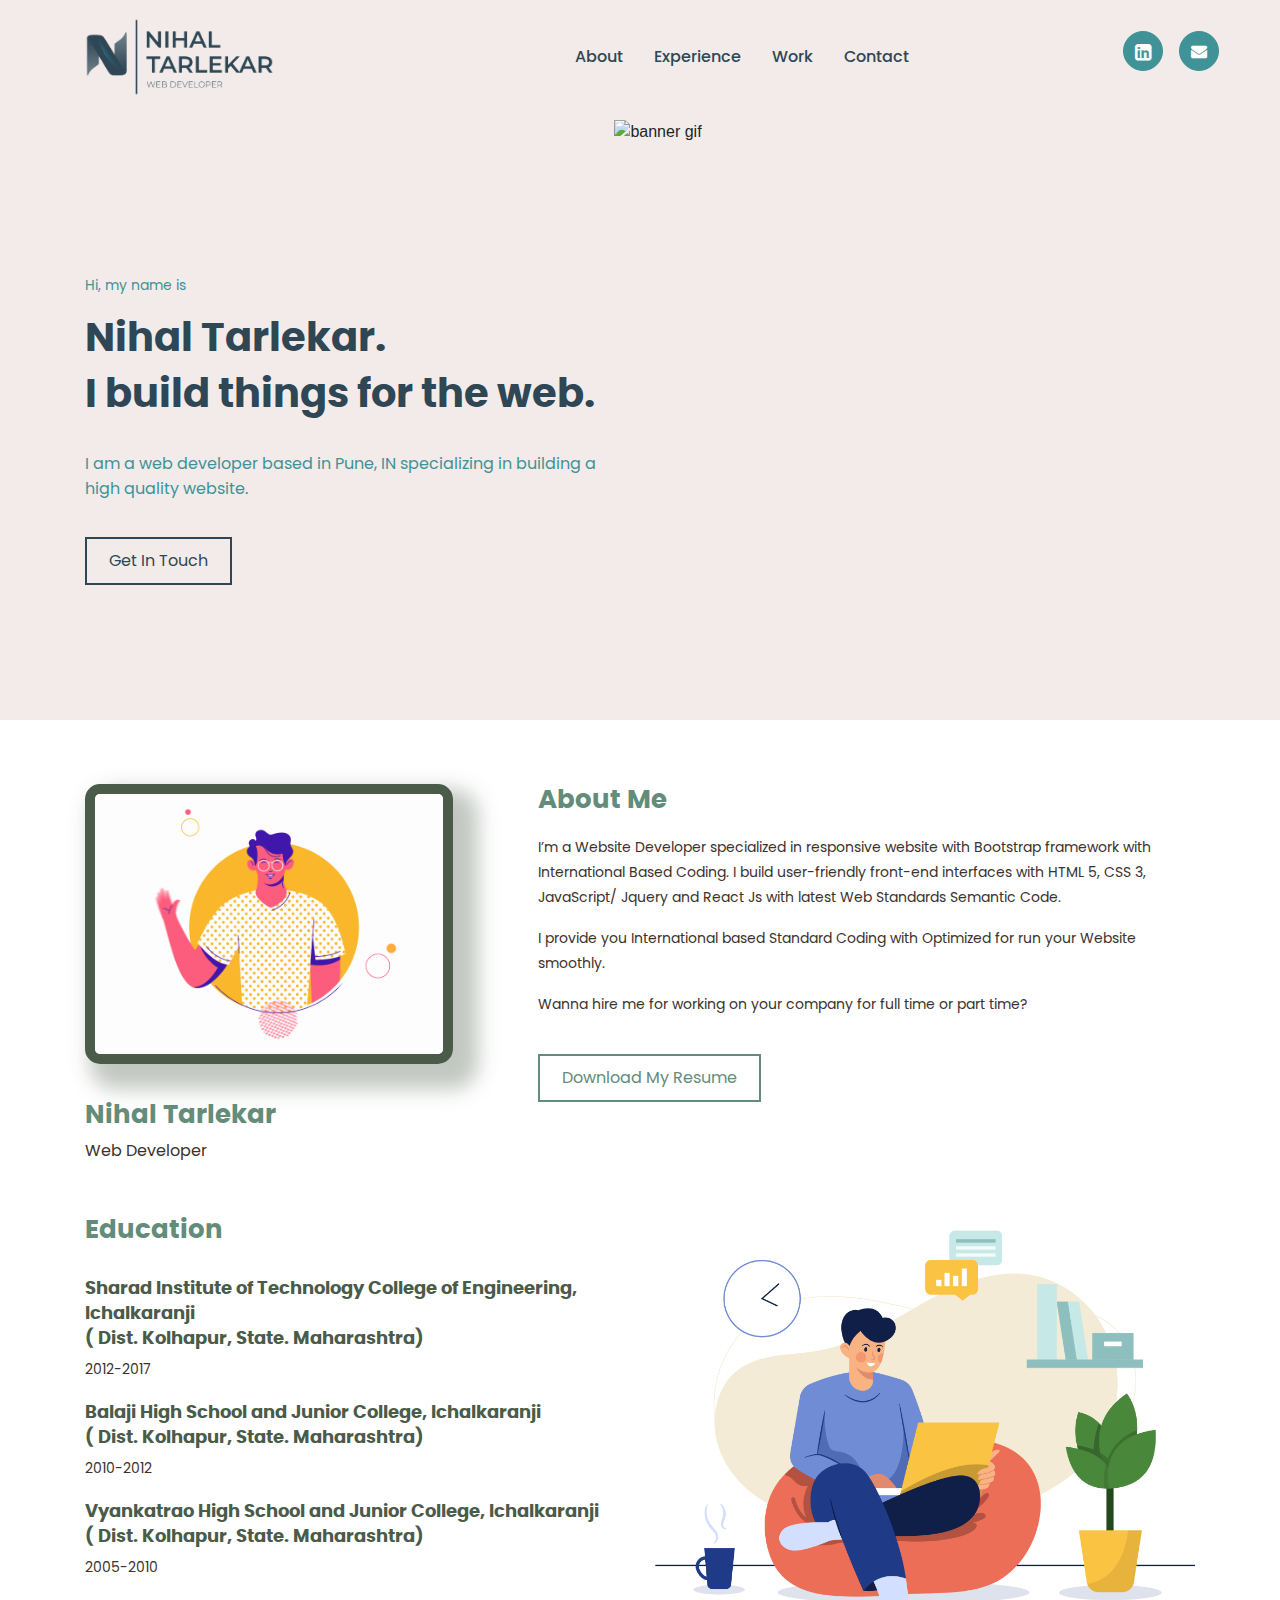
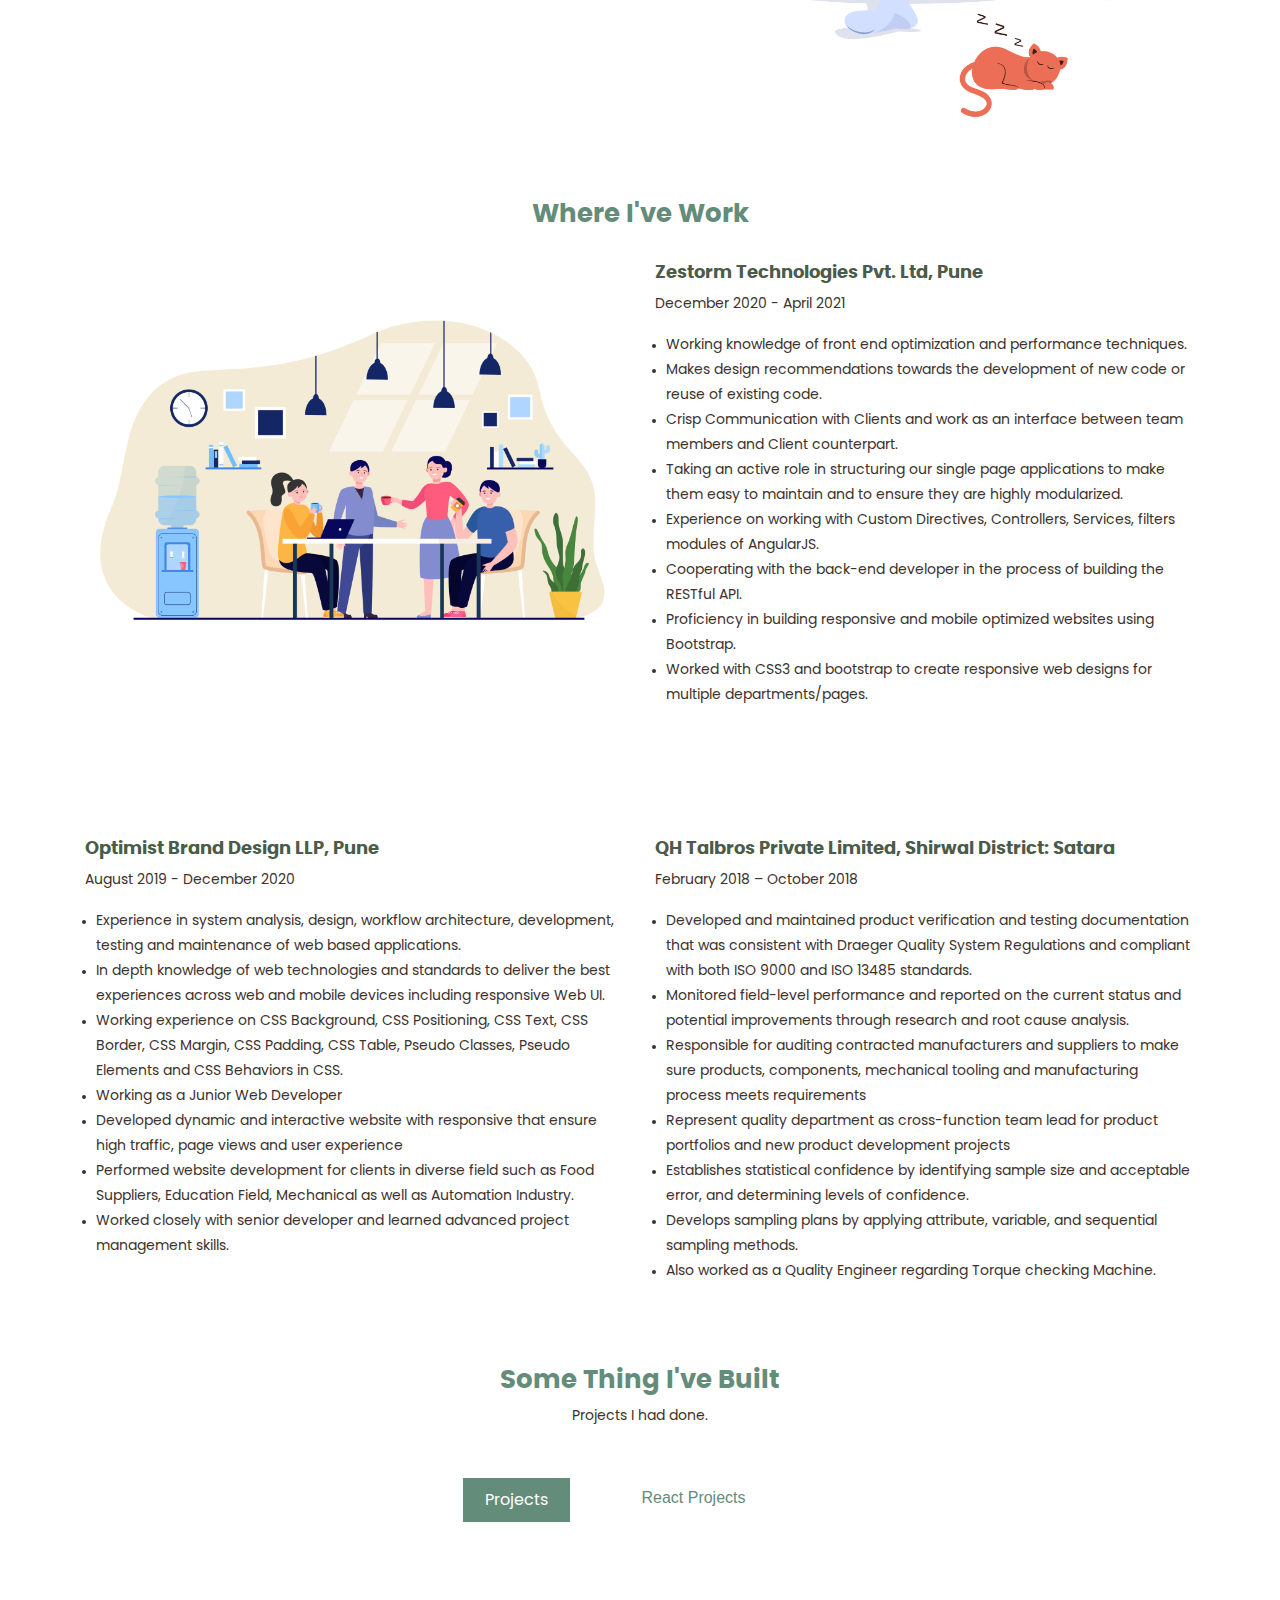
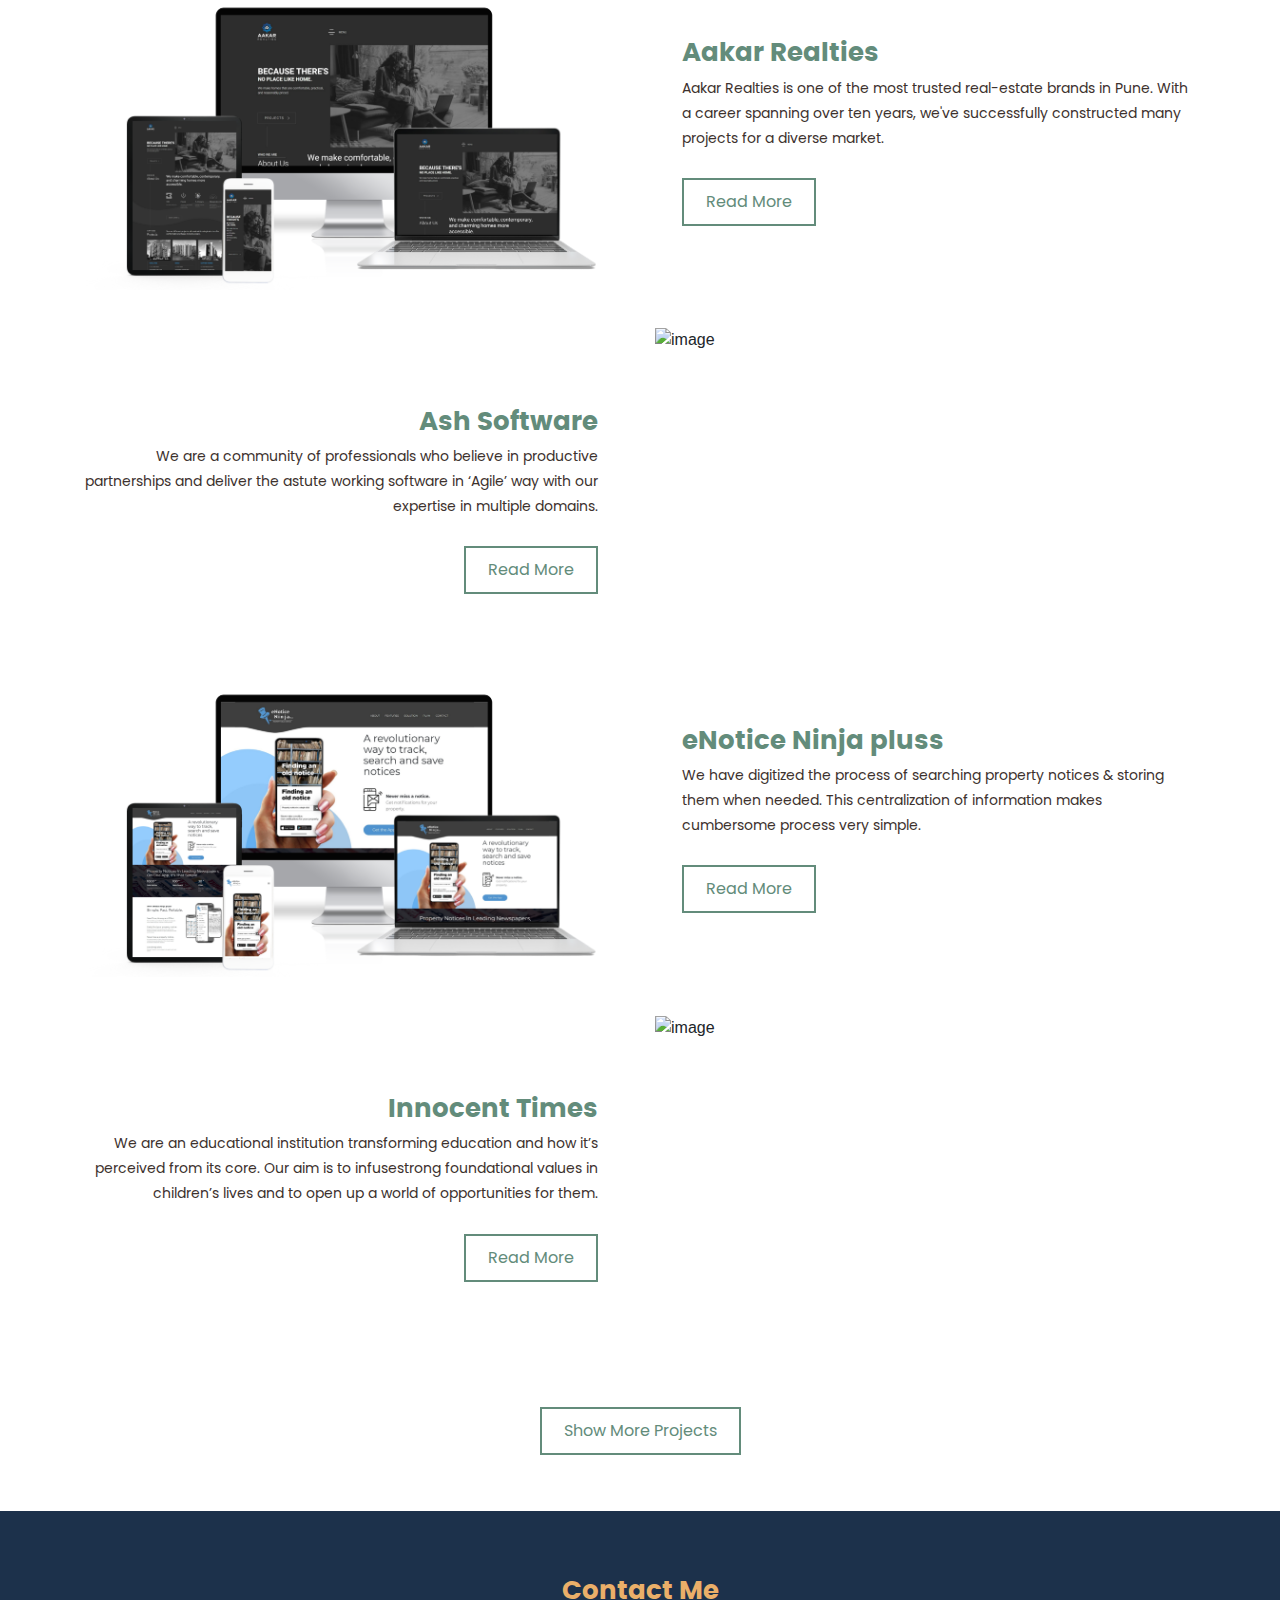
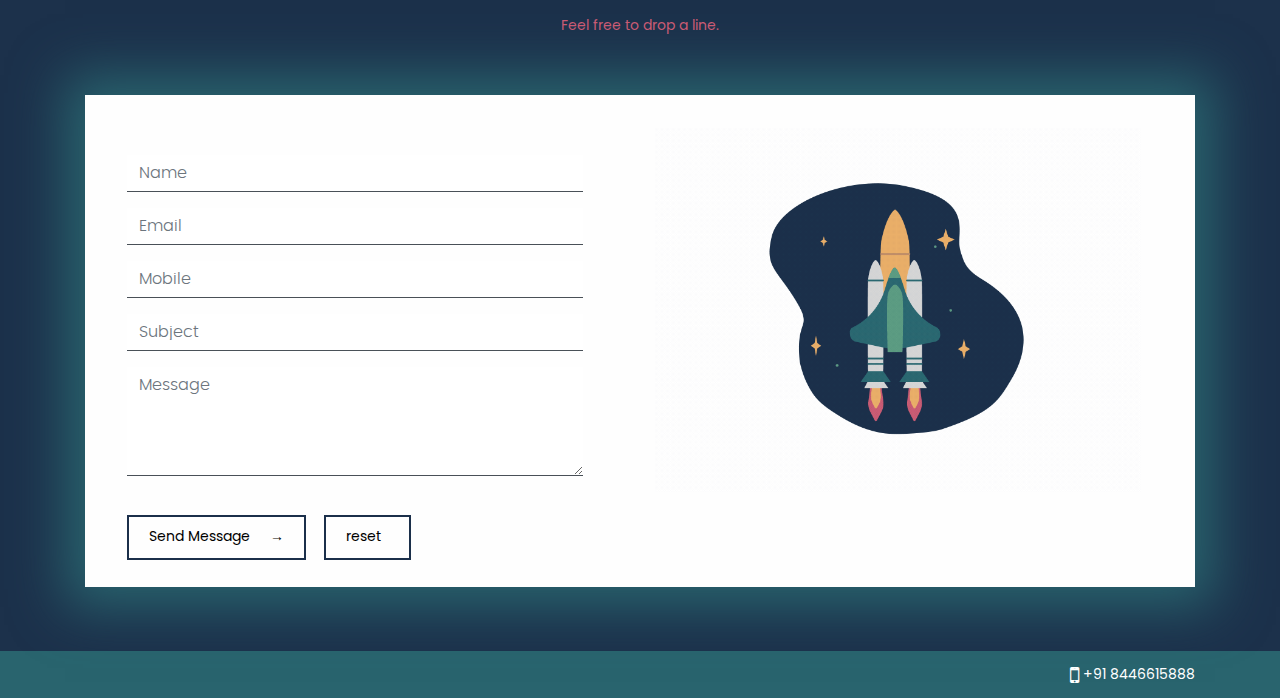
==== index.html @ b409e730 "Update index.html" ====
<!DOCTYPE html>
<html>

<head>
    <title>Niha Tarlekar | Web Developer</title>
    <meta charset="utf-8">
    <meta http-equiv="cache-control" content="no-cache">
    <meta name="viewport" content="width=device-width, initial-scale=1.0">
    <meta http-equiv="X-UA-Compatible" content="ie=edge">
    <link rel="stylesheet" href="assets/bootstrap/bootstrap.min.css">
    <link rel="stylesheet" href="https://stackpath.bootstrapcdn.com/font-awesome/4.7.0/css/font-awesome.min.css">
    <link rel="stylesheet" href="font/stylesheet.css">
    <link rel="stylesheet" href="assets/custom.css">
    <link rel="stylesheet" href="assets/responsive.css">
    <link rel="icon" href="images/favicon.png" alt="favicon">
    <script async src="https://www.googletagmanager.com/gtag/js?id=UA-178753804-1">
    </script>
    <script>window.dataLayer = window.dataLayer || [];
        function gtag() {
            dataLayer.push(arguments);
        }
        gtag('js', new Date());
        gtag('config', 'UA-178753804-1');
    </script>
</head>

<body>
    <div class="navigation" id="navigation">
        <nav class="navbar navbar-expand-lg navbar-light">
            <div class="container">
                <a class="navbar-brand" href="#navigation"><img src="images/logo.png" class="logo" alt="logo"></a>
                <button class="navbar-toggler" type="button" data-toggle="collapse"
                    data-target="#navbarSupportedContent" aria-controls="navbarSupportedContent" aria-expanded="false"
                    aria-label="Toggle navigation">
                    <span class="navbar-toggler-icon"><img src="images/menu.png" class="menu-icon" alt="icon"></span>
                </button>
                <div class="collapse navbar-collapse justify-content-center" id="navbarSupportedContent">
                    <ul class="navbar-nav">
                        <li class="nav-item"><a class="nav-link" href="#about">About</a></li>
                        <li class="nav-item"><a class="nav-link" href="#experience">Experience</a></li>
                        <li class="nav-item"><a class="nav-link" href="#work">Work</a></li>
                        <li class="nav-item"><a class="nav-link" href="#contact">Contact</a></li>
                    </ul>
                </div>
                <div class="social-links ml-auto">
                    <ul>
                        <li><a href="https://www.linkedin.com/in/nihal-tarlekar-0bb023129/" target="_blank"><i
                                    class="fa fa-linkedin-square" aria-hidden="true"></i></a></li>
                        <li><a href="mailto:nihaltarlekar9@gmail.com"><i class="fa fa-envelope"
                                    aria-hidden="true"></i></a></li>
                    </ul>
                </div>
            </div>
        </nav>
    </div>

    <div class="banner">
        <div class="container">
            <div class="row">
                <div class="col-lg-6 col-md-6 col-sm-6 col-12">
                    <div class="banner-caption">
                        <p>Hi, my name is</p>
                        <h1>Nihal Tarlekar.</h1>
                        <h2>I build things for the web.</h2>
                        <h6>I am a web developer based in Pune, IN specializing in building a high quality website.</h6>
                        <a href="#contact"><button class="get-in-touch">Get In Touch</button></a>
                    </div>
                </div>
                <div class="col-lg-6 col-md-6 col-sm-6 col-12">
                </div>
            </div>
        </div>
        <img src="images/Work-from-home.gif" class="banner-image" alt="banner gif">
    </div>

    <div class="about" id="about">
        <div class="container">
            <div class="abt-caption">
                <div class="row">
                    <div class="col-lg-4 col-md-4 col-sm-4 col-12">
                        <div class="about-caption">
                            <img src="images/profile.gif" alt="image" class="photo">
                            <h1>Nihal Tarlekar</h1>
                            <p>Web Developer</p>
                        </div>
                        <div class="social-links d-block d-sm-none">
                            <ul>
                                <li>
                                    <a href="https://www.linkedin.com/in/nihal-tarlekar-0bb023129/" target="_blank">
                                        <i class="fa fa-linkedin-square" aria-hidden="true"></i></a>
                                </li>
                                <li>
                                    <a href="mailto:nihaltarlekar9@gmail.com">
                                        <i class="fa fa-envelope" aria-hidden="true"></i></a>
                                </li>
                            </ul>
                        </div>
                    </div>
                    <div class="col-lg-8 col-md-8 col-sm-8 col-12">
                        <div class="about-content">
                            <h2>About Me</h2>
                            <div class="about-caption-1">
                                <p>I’m a Website Developer specialized in responsive website with Bootstrap framework
                                    with International Based Coding. I build user-friendly front-end interfaces with
                                    HTML 5, CSS 3, JavaScript/ Jquery and React Js with latest Web Standards Semantic
                                    Code.</p>
                                <p>I provide you International based Standard Coding with Optimized for run your Website
                                    smoothly. </p>
                                <p>Wanna hire me for working on your company for full time or part time? </p>
                                <button class="btn-resume" id="resume">Download My Resume</button>
                            </div>
                        </div>
                    </div>
                </div>
                <div id="lightbox" class="lightbox">
                    <div class="close" data-dismiss="modal">&times;</div>
                    <div class="lightbox-body contact-lightbox">
                        <div class="contact-caption">
                            <p>Please fill up the form and I will send you my Resume !!!</p>
                            <div class="row">
                                <div class="col-lg-12 col-md-12 col-sm-12 sol-12">
                                    <form action="https://formspree.io/xaylyyyj" method="post" class="contact-form">
                                        <div class="form-group col-md-12">
                                            <input type="text" class="form-control" id="inputName" name="userName"
                                                placeholder="Name" required>
                                        </div>
                                        <div class="form-group col-md-12">
                                            <input type="email" class="form-control" id="inputEmail4"
                                                name="email_address" placeholder="Email" required>
                                        </div>
                                        <div class="form-group col-md-12">
                                            <input type="text" class="form-control" id="inputNumber" name="phone"
                                                placeholder="Mobile" required>
                                        </div>
                                        <div class="form-group col-md-12">
                                            <input type="text" class="form-control" id="inputSubject" name="subject"
                                                placeholder="Subject" required>
                                        </div>
                                        <div class="form-group col-md-12">
                                            <textarea placeholder="Message" class="form-control" id="inputMessage"
                                                name="message" cols="" rows="4" required></textarea>
                                        </div>
                                        <div class="form-group col-md-12">
                                            <input type="submit" class="smt-btn"
                                                value="Send Message &nbsp; &nbsp; &rarr;" />&nbsp; &nbsp;
                                            <input type="reset" class="smt-btn" value="reset &nbsp;" />
                                        </div>
                                    </form>
                                </div>
                            </div>
                        </div>
                    </div>
                </div>
                <div class="about-content">
                    <h2>Education</h2>
                    <div class="row">
                        <div class="col-lg-6 col-md-6 col-sm-6 col-12">
                            <div class="row">
                                <div class="col-lg-12 col-md-12 col-sm-12 col-12">
                                    <div class="about-caption-1">
                                        <h5>Sharad Institute of Technology College of Engineering, Ichalkaranji <br>(
                                            Dist. Kolhapur, State. Maharashtra)<h5>
                                                <p>2012-2017</p>
                                    </div>
                                </div>
                                <div class="col-lg-12 col-md-12 col-sm-12 col-12">
                                    <div class="about-caption-1">
                                        <h5>Balaji High School and Junior College, Ichalkaranji <br>( Dist. Kolhapur,
                                            State. Maharashtra)</h5>
                                        <p>2010-2012</p>
                                    </div>
                                </div>
                                <div class="col-lg-12 col-md-12 col-sm-12 col-12">
                                    <div class="about-caption-1">
                                        <h5>Vyankatrao High School and Junior College, Ichalkaranji <br>( Dist.
                                            Kolhapur, State. Maharashtra)</h5>
                                        <p>2005-2010</p>
                                    </div>
                                </div>
                            </div>
                        </div>
                        <div class="col-lg-6 col-md-6 col-sm-6 col-12">
                            <img src="images/Work-ai.png" class="bg-about">
                        </div>
                    </div>
                </div>
            </div>
        </div>
    </div>
    <!-- experience -->
    <div id="experience" class="experience">
        <div class="container">
            <div class="exp-caption">
                <h2>Where I've Work</h2>
            </div>
            <div class="row">
                <div class="col-lg-6 col-md-6 col-sm-6 col-12">
                    <img src="images/7747-ai.png" class="img-fluid img-exp" alt="gif">
                </div>
                <div class="col-lg-6 col-md-6 col-sm-6 col-12">
                    <div class="about-caption-1">
                        <h5>Zestorm Technologies Pvt. Ltd, Pune</h5>
                        <p>December 2020 - April 2021</p>
                        <ul>
                            <li>Working knowledge of front end optimization and performance techniques.</li>
                            <li>Makes design recommendations towards the development of new code or reuse of existing
                                code.</li>
                            <li>Crisp Communication with Clients and work as an interface between team members and
                                Client counterpart.</li>
                            <li>Taking an active role in structuring our single page applications to make them easy to
                                maintain and to ensure they are highly modularized.</li>
                            <li>Experience on working with Custom Directives, Controllers, Services, filters modules of
                                AngularJS.</li>
                            <li>Cooperating with the back-end developer in the process of building the RESTful API.</li>
                            <li>Proficiency in building responsive and mobile optimized websites using Bootstrap.</li>
                            <li>Worked with CSS3 and bootstrap to create responsive web designs for multiple
                                departments/pages.</li>
                        </ul>
                    </div>
                </div>
            </div>
            <div class="about-1">
                <div class="row">
                    <div class="col-lg-6 col-md-6 col-sm-12 col-12">
                        <div class="about-caption-1">
                            <h5>Optimist Brand Design LLP, Pune</h5>
                            <p>August 2019 - December 2020</p>
                            <ul>
                                <li>Experience in system analysis, design, workflow architecture, development, testing
                                    and maintenance of web based applications.</li>
                                <li>In depth knowledge of web technologies and standards to deliver the best experiences
                                    across web and mobile devices including responsive Web UI.</li>
                                <li>Working experience on CSS Background, CSS Positioning, CSS Text, CSS Border, CSS
                                    Margin, CSS Padding, CSS Table, Pseudo Classes, Pseudo Elements and CSS Behaviors in
                                    CSS. </li>
                                <li>Working as a Junior Web Developer</li>
                                <li>Developed dynamic and interactive website with responsive that ensure high traffic,
                                    page views and user experience</li>
                                <li>Performed website development for clients in diverse field such as Food Suppliers,
                                    Education Field, Mechanical as well as Automation Industry.</li>
                                <li>Worked closely with senior developer and learned advanced project management skills.
                                </li>
                            </ul>
                        </div>
                    </div>
                    <div class="col-lg-6 col-md-6 col-sm-12col-12">
                        <div class="about-caption-1">
                            <h5>QH Talbros Private Limited, Shirwal District: Satara</h5>
                            <p>February 2018 – October 2018</p>
                            <ul>
                                <li>Developed and maintained product verification and testing documentation that was
                                    consistent with Draeger Quality System Regulations and compliant with both ISO 9000
                                    and ISO 13485 standards.</li>
                                <li>Monitored field-level performance and reported on the current status and potential
                                    improvements through research and root cause analysis.</li>
                                <li>Responsible for auditing contracted manufacturers and suppliers to make sure
                                    products, components, mechanical tooling and manufacturing process meets
                                    requirements</li>
                                <li> Represent quality department as cross-function team lead for product portfolios and
                                    new product development projects</li>
                                <li>Establishes statistical confidence by identifying sample size and acceptable error,
                                    and determining levels of confidence.</li>
                                <li>Develops sampling plans by applying attribute, variable, and sequential sampling
                                    methods.</li>
                                <li>Also worked as a Quality Engineer regarding Torque checking Machine.</li>
                            </ul>
                        </div>
                    </div>
                </div>
            </div>
        </div>
    </div>
    <!-- work -->
    <div id="work" class="work d-none d-sm-block">
        <div class="container">
            <div class="wrk-caption">
                <h2>Some Thing I've Built </h2>
                <p>Projects I had done.</p>
            </div>
            <ul class="nav nav-pills" id="pills-tab" role="tablist">
                <li class="nav-item">
                    <a class="nav-link active" id="pills-home-tab" data-toggle="pill" href="#projects" role="tab"
                        aria-controls="pills-home" aria-selected="true">Projects</a>
                </li>
                <li class="nav-item">
                    <a class="nav-link" id="pills-profile-tab" data-toggle="pill" href="#react" role="tab"
                        aria-controls="pills-profile" aria-selected="false">React Projects</a>
                </li>
            </ul>
            <div class="tab-content" id="pills-tabContent">
                <div class="tab-pane fade show active" id="projects" role="tabpanel" aria-labelledby="pills-home-tab">
                    <div class="one-section">
                        <div class="work-row">
                            <div class="row">
                                <div class="col-lg-6 col-md-6 col-sm-6 col-12">
                                    <img src="images/aakar.png" class="img-portfolio" alt="image">
                                </div>
                                <div class="col-lg-6 col-md-6 col-sm-6 col-12">
                                    <div class="project-details">
                                        <h2>Aakar Realties</h2>
                                        <p>Aakar Realties is one of the most trusted real-estate brands in Pune. With a
                                            career
                                            spanning over ten years, we've successfully constructed many projects for a
                                            diverse
                                            market. </p>
                                        <a href="https://nihal-tarlekar.github.io/aakar_realties/" target="_blank"><button
                                                class="read-more">Read
                                                More</button></a>
                                    </div>
                                </div>
                            </div>
                        </div>
                        <div class="work-row">
                            <div class="row">
                                <div class="col-lg-6 col-md-6 col-sm-6 col-12">
                                    <div class="project-details-1">
                                        <h2>Ash Software</h2>
                                        <p>We are a community of professionals who believe in productive partnerships
                                            and
                                            deliver the astute working software in ‘Agile’ way with our expertise in
                                            multiple
                                            domains.</p>
                                        <div class="more">
                                            <a href="https://nihal-tarlekar.github.io/ash_software/" target="_blank"><button
                                                    class="read-more-1">Read More</button></a>
                                        </div>
                                    </div>
                                </div>
                                <div class="col-lg-6 col-md-6 col-sm-6 col-12">
                                    <img src="images/ash.png" class="img-portfolio" alt="image">
                                </div>
                            </div>
                        </div>
                        <div class="work-row">
                            <div class="row">
                                <div class="col-lg-6 col-md-6 col-sm-6 col-12">
                                    <img src="images/enotice.png" class="img-portfolio" alt="image">
                                </div>
                                <div class="col-lg-6 col-md-6 col-sm-6 col-12">
                                    <div class="project-details">
                                        <h2>eNotice Ninja pluss</h2>
                                        <p>We have digitized the process of searching property notices & storing them
                                            when
                                            needed. This centralization of information makes cumbersome process very
                                            simple.</p>
                                        <a href="https://www.enoticeninja.com/" target="_blank"><button
                                                class="read-more">Read
                                                More</button></a>
                                    </div>
                                </div>
                            </div>
                        </div>
                        <div class="work-row">
                            <div class="row">
                                <div class="col-lg-6 col-md-6 col-sm-6 col-12">
                                    <div class="project-details-1">
                                        <h2>Innocent Times</h2>
                                        <p>We are an educational institution transforming education and how it’s
                                            perceived from
                                            its core. Our aim is to infusestrong foundational values in children’s lives
                                            and to
                                            open up a world of opportunities for them. </p>
                                        <div class="more">
                                            <a href="http://www.innocenttimes.com/" target="_blank"><button
                                                    class="read-more-1">Read More</button></a>
                                        </div>
                                    </div>
                                </div>
                                <div class="col-lg-6 col-md-6 col-sm-6 col-12">
                                    <img src="images/innocent.png" class="img-portfolio" alt="image">
                                </div>
                            </div>
                        </div>
                        <div class="show-more-btn">
                            <button class="show-more" id="show">Show More Projects</button>
                        </div>
                    </div>
                    <div class="second-section" id="second-section">
                        <div class="row">
                            <div class="col-lg-6 col-md-6 col-sm-6 col-12">
                                <img src="images/international.png" class="img-portfolio" alt="image">
                            </div>
                            <div class="col-lg-6 col-md-6 col-sm-6 col-12">
                                <div class="project-details">
                                    <h2>International Aviation</h2>
                                    <p>International Aviation Academy is an Aviation, Retail and hospitality training
                                        centre
                                        based in New Delhi. Our head office is in Mahipalpur, New Delhi, India and we
                                        operate in
                                        two other states of India. </p>
                                    <a href="https://internationalaviation.in/" target="_blank"><button
                                            class="read-more">Read
                                            More</button></a>
                                </div>

                            </div>
                        </div>
                        <div class="work-row">
                            <div class="row">
                                <div class="col-lg-6 col-md-6 col-sm-6 col-12">
                                    <div class="project-details-1">
                                        <h2>Messung Smart</h2>
                                        <p>Messung automation solutions offer a broad range of services for niche
                                            markets. Our
                                            sophisticated solutions cover smarthome automation, office automation
                                            system, and
                                            hotel automation.</p>
                                        <div class="more">
                                            <a href="https://messungsmart.com/" target="_blank"><button
                                                    class="read-more-1">Read
                                                    More</button></a>
                                        </div>
                                    </div>
                                </div>
                                <div class="col-lg-6 col-md-6 col-sm-6 col-12">
                                    <img src="images/messung.png" class="img-portfolio" alt="image">
                                </div>
                            </div>
                        </div>
                        <div class="work-row">
                            <div class="row">
                                <div class="col-lg-6 col-md-6 col-sm-6 col-12">
                                    <img src="images/platinum.png" class="img-portfolio" alt="image">
                                </div>
                                <div class="col-lg-6 col-md-6 col-sm-6 col-12">
                                    <div class="project-details">
                                        <h2>Platinum Groups</h2>
                                        <p>We build functional, contemporary spaces. We are a Pune based construction
                                            group on a mission to offer valuable spaces to its clients with thoughtful
                                            designs and meticulous planning. </p>
                                        <a href="https://platinumgroups.in/" target="_blank"><button
                                                class="read-more">Read More</button></a>
                                    </div>
                                </div>
                            </div>
                        </div>
                        <div class="work-row">
                            <div class="row">
                                <div class="col-lg-6 col-md-6 col-sm-6 col-12">
                                    <div class="project-details-1">
                                        <h2>Platinum Glory</h2>
                                        <p>Life is but an experience, and that experience is influenced by our everyday
                                            interactions and the space we reside in. Make life a blissful experience
                                            with the comfort of a well-made home, a vibrant community, and a desirable
                                            location.</p>
                                        <div class="more">
                                            <a href="https://platinumgroups.in/platinum-glory/platinum-glory.html"
                                                target="_blank"><button class="read-more-1">Read More</button></a>
                                        </div>
                                    </div>
                                </div>

                                <div class="col-lg-6 col-md-6 col-sm-6 col-12">
                                    <img src="images/platinum-glory.png" class="img-portfolio" alt="image">
                                </div>
                            </div>
                        </div>
                        <div class="work-row">
                            <div class="row">
                                <div class="col-lg-6 col-md-6 col-sm-6 col-12">
                                    <img src="images/premier food supplies.png" class="img-portfolio" alt="image">
                                </div>
                                <div class="col-lg-6 col-md-6 col-sm-6 col-12">
                                    <div class="project-details">
                                        <h2>Premier Food Supplies</h2>
                                        <p>Premier Food Supplies (PFS) is a leading grocery distributor with coverage
                                            across the
                                            Midwest and Southwest. We curatethe finest products for retailers &
                                            restaurants from
                                            across Asia. </p>
                                        <a href="https://www.premierfoodsupplies.com/" target="_blank"><button
                                                class="read-more">Read More</button></a>
                                    </div>
                                </div>
                            </div>
                        </div>
                        <div class="work-row">
                            <div class="row">
                                <div class="col-lg-6 col-md-6 col-sm-6 col-12">
                                    <div class="project-details-1">
                                        <h2>Raunaq Engineering</h2>
                                        <p>Our journey started in 1975 in Pune, Maharashtra. Since the inception, we are
                                            committed to manufacturing products thatmeet international standards. </p>
                                        <div class="more">
                                            <a href="https://www.raunaqengineering.com/" target="_blank"><button
                                                    class="read-more-1">Read More</button></a>
                                        </div>
                                    </div>
                                </div>

                                <div class="col-lg-6 col-md-6 col-sm-6 col-12">
                                    <img src="images/raunaq.png" class="img-portfolio" alt="image">
                                </div>
                            </div>
                        </div>
                        <div class="work-row">
                            <div class="row">
                                <div class="col-lg-6 col-md-6 col-sm-6 col-12">
                                    <img src="images/rekach.png" class="img-portfolio" alt="image">
                                </div>
                                <div class="col-lg-6 col-md-6 col-sm-6 col-12">
                                    <div class="project-details">
                                        <h2>Rekach</h2>
                                        <p>Rekach is a lightweight foamed granule manufactured from post-consumer
                                            recycled
                                            glass. The Rekach granules are indigenously developed and made in India.</p>
                                        <a href="http://rekach.com/" target="_blank"><button class="read-more">Read
                                                More</button></a>
                                    </div>
                                </div>
                            </div>
                        </div>
                        <div class="work-row">
                            <div class="row">
                                <div class="col-lg-6 col-md-6 col-sm-6 col-12">
                                    <div class="project-details">
                                        <h2>Sharda Infratech</h2>
                                        <p>Sharda, brainchild of a Woman Entrepreneur was incepted in the year 2003.
                                            Quickly
                                            mastering the industry standards and bydeploying best Engineering practices,
                                            it soon
                                            obtained Class-I(A) registration under P.W.D of Govt of Maharashtra.</p>
                                        <a href="https://nihal-tarlekar.github.io/sharda_infratech/" target="_blank"><button
                                                class="read-more">Read
                                                More</button></a>
                                    </div>
                                </div>
                                <div class="col-lg-6 col-md-6 col-sm-6 col-12">
                                    <img src="images/sharda.png" class="img-portfolio" alt="image">
                                </div>
                            </div>
                        </div>
                        <div class="work-row">
                            <div class="row">
                                <div class="col-lg-6 col-md-6 col-sm-6 col-12">
                                    <img src="images/step9.png" class="img-portfolio" alt="image">
                                </div>
                                <div class="col-lg-6 col-md-6 col-sm-6 col-12">
                                    <div class="project-details">
                                        <h2>Step 9</h2>
                                        <p>We have worked in the service industry for the past 13 years, delivering
                                            delicious
                                            meals to industries, baking the bestbread, and serving energising coffee.
                                            Being
                                            connected with corporates for these many years has informed us of one
                                            tediouschallenge they face—managing multiple contacts and vendors for
                                            specific
                                            tasks. </p>

                                        <a href="http://step9.co.in/" target="_blank"><button class="read-more">Read
                                                More</button></a>
                                    </div>
                                </div>
                            </div>
                            </d iv>
                            <div class="work-row">
                                <div class="row">
                                    <div class="col-lg-6 col-md-6 col-sm-6 col-12">
                                        <div class="project-details">
                                            <h2>Swarsagar Fest</h2>
                                            <p>Swarsagar, a music fest that comes every year to give a musical treat to
                                                all the
                                                music lovers. Offering a mixed treat of classical, traditional &
                                                contemporary
                                                artists, who come live just to give you a musical bliss.</p>
                                            <a href="http://swarsagarfest.org/" target="_blank"><button
                                                    class="read-more">Read
                                                    More</button></a>
                                        </div>
                                    </div>
                                    <div class="col-lg-6 col-md-6 col-sm-6 col-12">
                                        <img src="images/swarsagar.png" class="img-portfolio" alt="image">
                                    </div>
                                </div>
                            </div>
                            <a href="#work"><button class="show-more" id="hide">Show Less</button></a>
                        </div>
                    </div>
                </div>
                <div class="tab-pane fade" id="react" role="tabpanel" aria-labelledby="pills-profile-tab">
                    <div class="work-row">
                        <div class="row">
                            <div class="col-lg-6 col-md-6 col-sm-6 col-12">
                                <img src="images/weather-app.png" class="img-portfolio" alt="image">
                            </div>
                            <div class="col-lg-6 col-md-6 col-sm-6 col-12">
                                <div class="project-details">
                                    <h2>React Weather App</h2>
                                    <p>React Weather App is an amazing app to build as a beginner, as it covers a lot of
                                        things from development point of view. Weather app fetches the current weather
                                        from OpenWeather APIs for your city .
                                    </p>
                                    <a href="https://nihal-tarlekar.github.io/react-weather-app/"
                                        target="_blank"><button class="read-more">Read
                                            More</button></a>
                                </div>

                            </div>
                        </div>
                    </div>
                    <div class="work-row">
                        <div class="row">
                            <div class="col-lg-6 col-md-6 col-sm-6 col-12">
                                <div class="project-details-1">
                                    <h2>React Movie App</h2>
                                    <p>IIn this React Movie App tutorial, we'll be building the Movie App using ReactJS.
                                        This React Movie Search App will be having the feature to Search the Movies from
                                        OMDB APIs.</p>
                                    <div class="more">
                                        <a href="https://nihal-tarlekar.github.io/react-movie-app/"
                                            target="_blank"><button class="read-more-1">Read
                                                More</button></a>
                                    </div>
                                </div>
                            </div>
                            <div class="col-lg-6 col-md-6 col-sm-6 col-12">
                                <img src="images/movie-app.png" class="img-portfolio" alt="image">
                            </div>
                        </div>
                    </div>
                    <div class="work-row">
                        <div class="row">
                            <div class="col-lg-6 col-md-6 col-sm-6 col-12">
                                <img src="images/tic-tac-toe.png" class="img-portfolio" alt="image">
                            </div>
                            <div class="col-lg-6 col-md-6 col-sm-6 col-12">
                                <div class="project-details">
                                    <h2>React Tic-Tac-Toe Game</h2>
                                    <p>Build a Tic Tac Toe game using Reactjs fully from scratch, We will be using React
                                        Hooks and functional components. React.JS projects series is all about
                                        implementing React concepts with some practical work.</p>
                                    <a href="https://nihal-tarlekar.github.io/react-tic-tac-toe/"
                                        target="_blank"><button class="read-more">Read More</button></a>
                                </div>
                            </div>
                        </div>
                    </div>
                </div>
            </div>
        </div>
    </div>
    <!--mobile view-->
    <div id="work" class="work d-block d-sm-none">
        <div class="container">
            <div class="wrk-caption">
                <h2>Some Thing I've Built </h2>
                <p>Projects I had done.</p>
            </div>
            <nav>
                <div class="nav nav-tabs" id="nav-tab" role="tablist">
                    <a class="nav-item nav-link active" id="nav-home-tab" data-toggle="tab" href="#nav-home" role="tab"
                        aria-controls="nav-home" aria-selected="true">Projects</a>
                    <a class="nav-item nav-link" id="nav-profile-tab" data-toggle="tab" href="#nav-profile" role="tab"
                        aria-controls="nav-profile" aria-selected="false">React Projects</a>
                </div>
            </nav>
            <div class="tab-content" id="nav-tabContent">
                <div class="tab-pane fade show active" id="nav-home" role="tabpanel" aria-labelledby="nav-home-tab">
                    <div class="one-section">
                        <div class="work-row">
                            <div class="row">
                                <div class="col-lg-6 col-md-6 col-sm-6 col-12">
                                    <img src="images/aakar.png" class="img-portfolio" alt="image">
                                </div>
                                <div class="col-lg-6 col-md-6 col-sm-6 col-12">
                                    <div class="project-details">
                                        <h2>Aakar Realties</h2>
                                        <p>Aakar Realties is one of the most trusted real-estate brands in Pune. With a
                                            career
                                            spanning over ten years, we've successfully constructed many projects for a
                                            diverse
                                            market. </p>
                                        <div class="more-1">
                                            <a href="https://nihal-tarlekar.github.io/aakar_realties/" target="_blank"><button
                                                    class="read-more">Read More</button></a>
                                        </div>
                                    </div>
                                </div>
                            </div>
                        </div>
                        <div class="work-row">
                            <div class="row">
                                <div class="col-lg-6 col-md-6 col-sm-6 col-12">
                                    <img src="images/ash.png" class="img-portfolio" alt="image">
                                </div>
                                <div class="col-lg-6 col-md-6 col-sm-6 col-12">
                                    <div class="project-details-1">
                                        <h2>Ash Software</h2>
                                        <p>We are a community of professionals who believe in productive partnerships
                                            and
                                            deliver the astute working software in ‘Agile’ way with our expertise in
                                            multiple
                                            domains.</p>
                                        <div class="more">
                                            <a href="https://nihal-tarlekar.github.io/ash_software/" target="_blank"><button
                                                    class="read-more-1">Read More</button></a>
                                        </div>
                                    </div>
                                </div>
                            </div>
                        </div>
                        <div class="work-row">
                            <div class="row">
                                <div class="col-lg-6 col-md-6 col-sm-6 col-12">
                                    <img src="images/enotice.png" class="img-portfolio" alt="image">
                                </div>
                                <div class="col-lg-6 col-md-6 col-sm-6 col-12">
                                    <div class="project-details">
                                        <h2>eNotice Ninja pluss</h2>
                                        <p>We have digitized the process of searching property notices & storing them
                                            when
                                            needed. This centralization of information makes cumbersome process very
                                            simple.
                                        </p>
                                        <div class="more-1">
                                            <a href="https://www.enoticeninja.com/" target="_blank"><button
                                                    class="read-more">Read
                                                    More</button></a>
                                        </div>
                                    </div>
                                </div>
                            </div>
                        </div>
                        <div class="work-row">
                            <div class="row">
                                <div class="col-lg-6 col-md-6 col-sm-6 col-12">
                                    <img src="images/innocent.png" class="img-portfolio" alt="image">
                                </div>
                                <div class="col-lg-6 col-md-6 col-sm-6 col-12">
                                    <div class="project-details-1">
                                        <h2>Innocent Times</h2>
                                        <p>We are an educational institution transforming education and how it’s
                                            perceived
                                            from
                                            its core. Our aim is to infusestrong foundational values in children’s lives
                                            and
                                            to
                                            open up a world of opportunities for them. </p>
                                        <div class="more">
                                            <a href="http://www.innocenttimes.com/" target="_blank"><button
                                                    class="read-more-1">Read More</button></a>
                                        </div>
                                    </div>
                                </div>
                            </div>
                        </div>
                        <div class="show-more-btn">
                            <button class="show-more" id="show-1">Show More Projects</button>
                        </div>
                    </div>
                    <div class="second-section" id="second-section-1">
                        <div class="row">
                            <div class="col-lg-6 col-md-6 col-sm-6 col-12">
                                <img src="images/international.png" class="img-portfolio" alt="image">
                            </div>
                            <div class="col-lg-6 col-md-6 col-sm-6 col-12">
                                <div class="project-details">
                                    <h2>International Aviation</h2>
                                    <p>International Aviation Academy is an Aviation, Retail and hospitality training
                                        centre
                                        based in New Delhi. Our head office is in Mahipalpur, New Delhi, India and we
                                        operate in
                                        two other states of India. </p>
                                    <div class="more-1">
                                        <a href="https://internationalaviation.in/" target="_blank"><button
                                                class="read-more">Read
                                                More</button></a>
                                    </div>
                                </div>

                            </div>
                        </div>
                        <div class="work-row">
                            <div class="row">
                                <div class="col-lg-6 col-md-6 col-sm-6 col-12">
                                    <img src="images/messung.png" class="img-portfolio" alt="image">
                                </div>
                                <div class="col-lg-6 col-md-6 col-sm-6 col-12">
                                    <div class="project-details-1">
                                        <h2>Messung Smart</h2>
                                        <p>Messung automation solutions offer a broad range of services for niche
                                            markets.
                                            Our
                                            sophisticated solutions cover smarthome automation, office automation
                                            system,
                                            and
                                            hotel automation.</p>
                                        <div class="more">
                                            <a href="https://messungsmart.com/" target="_blank"><button
                                                    class="read-more-1">Read
                                                    More</button></a>
                                        </div>
                                    </div>
                                </div>
                            </div>
                        </div>
                        <div class="work-row">
                            <div class="row">
                                <div class="col-lg-6 col-md-6 col-sm-6 col-12">
                                    <img src="images/platinum.png" class="img-portfolio" alt="image">
                                </div>
                                <div class="col-lg-6 col-md-6 col-sm-6 col-12">
                                    <div class="project-details">
                                        <h2>Platinum Groups</h2>
                                        <p>We build functional, contemporary spaces. We are a Pune based construction
                                            group on a mission to offer valuable spaces to its clients with thoughtful
                                            designs and meticulous planning.</p>
                                        <div class="more-1">
                                            <a href="https://platinumgroups.in/" target="_blank"><button
                                                    class="read-more">Read More</button></a>
                                        </div>
                                    </div>

                                </div>
                            </div>
                        </div>
                        <div class="work-row">
                            <div class="row">
                                <div class="col-lg-6 col-md-6 col-sm-6 col-12">
                                    <img src="images/platinum-glory.png" class="img-portfolio" alt="image">
                                </div>
                                <div class="col-lg-6 col-md-6 col-sm-6 col-12">
                                    <div class="project-details">
                                        <h2>Platinum Glory</h2>
                                        <p>Life is but an experience, and that experience is influenced by our everyday
                                            interactions and the space we reside in. Make life a blissful experience
                                            with the comfort of a well-made home, a vibrant community, and a desirable
                                            location.</p>
                                        <div class="more-1">
                                            <a href="https://platinumgroups.in/platinum-glory/platinum-glory.html"
                                                target="_blank"><button class="read-more">Read More</button></a>
                                        </div>
                                    </div>

                                </div>
                            </div>
                        </div>
                        <div class="work-row">
                            <div class="row">
                                <div class="col-lg-6 col-md-6 col-sm-6 col-12">
                                    <img src="images/premier food supplies.png" class="img-portfolio" alt="image">
                                </div>
                                <div class="col-lg-6 col-md-6 col-sm-6 col-12">
                                    <div class="project-details">
                                        <h2>Premier Food Supplies</h2>
                                        <p>Premier Food Supplies (PFS) is a leading grocery distributor with coverage
                                            across
                                            the
                                            Midwest and Southwest. We curatethe finest products for retailers &
                                            restaurants
                                            from
                                            across Asia. </p>
                                        <div class="more-1">
                                            <a href="https://www.premierfoodsupplies.com/" target="_blank"><button
                                                    class="read-more">Read More</button></a>
                                        </div>
                                    </div>

                                </div>
                            </div>
                        </div>
                        <div class="work-row">
                            <div class="row">
                                <div class="col-lg-6 col-md-6 col-sm-6 col-12">
                                    <img src="images/raunaq.png" class="img-portfolio" alt="image">
                                </div>
                                <div class="col-lg-6 col-md-6 col-sm-6 col-12">
                                    <div class="project-details-1">
                                        <h2>Raunaq Engineering</h2>
                                        <p>Our journey started in 1975 in Pune, Maharashtra. Since the inception, we are
                                            committed to manufacturing products thatmeet international standards. </p>
                                        <div class="more">
                                            <a href="https://www.raunaqengineering.com/" target="_blank"><button
                                                    class="read-more-1">Read More</button></a>
                                        </div>
                                    </div>
                                </div>
                            </div>
                        </div>
                        <div class="work-row">
                            <div class="row">
                                <div class="col-lg-6 col-md-6 col-sm-6 col-12">
                                    <img src="images/rekach.png" class="img-portfolio" alt="image">
                                </div>
                                <div class="col-lg-6 col-md-6 col-sm-6 col-12">
                                    <div class="project-details">
                                        <h2>Rekach</h2>
                                        <p>Rekach is a lightweight foamed granule manufactured from post-consumer
                                            recycled
                                            glass. The Rekach granules are indigenously developed and made in India.</p>
                                        <div class="more-1">
                                            <a href="http://rekach.com/" target="_blank"><button class="read-more">Read
                                                    More</button></a>
                                        </div>
                                    </div>
                                </div>
                            </div>
                        </div>
                        <div class="work-row">
                            <div class="row">
                                <div class="col-lg-6 col-md-6 col-sm-6 col-12">
                                    <img src="images/sharda.png" class="img-portfolio" alt="image">
                                </div>
                                <div class="col-lg-6 col-md-6 col-sm-6 col-12">
                                    <div class="project-details">
                                        <h2>Sharda Infratech</h2>
                                        <p>Sharda, brainchild of a Woman Entrepreneur was incepted in the year 2003.
                                            Quickly
                                            mastering the industry standards and bydeploying best Engineering practices,
                                            it
                                            soon
                                            obtained Class-I(A) registration under P.W.D of Govt of Maharashtra.</p>
                                        <div class="more-1">
                                            <a href="https://nihal-tarlekar.github.io/sharda_infratech/" target="_blank"><button
                                                    class="read-more">Read
                                                    More</button></a>
                                        </div>
                                    </div>

                                </div>
                            </div>
                        </div>
                        <div class="work-row">
                            <div class="row">
                                <div class="col-lg-6 col-md-6 col-sm-6 col-12">
                                    <img src="images/step9.png" class="img-portfolio" alt="image">
                                </div>
                                <div class="col-lg-6 col-md-6 col-sm-6 col-12">
                                    <div class="project-details-1">
                                        <h2>Step 9</h2>
                                        <p>We have worked in the service industry for the past 13 years, delivering
                                            delicious
                                            meals to industries, baking the bestbread, and serving energising coffee.
                                            Being
                                            connected with corporates for these many years has informed us of one
                                            tediouschallenge they face—managing multiple contacts and vendors for
                                            specific
                                            tasks. </p>
                                        <div class="more">
                                            <a href="http://step9.co.in/" target="_blank"><button
                                                    class="read-more-1">Read
                                                    More</button></a>
                                        </div>
                                    </div>
                                </div>
                            </div>
                        </div>
                        <div class="work-row">
                            <div class="row">
                                <div class="col-lg-6 col-md-6 col-sm-6 col-12">
                                    <img src="images/swarsagar.png" class="img-portfolio" alt="image">
                                </div>
                                <div class="col-lg-6 col-md-6 col-sm-6 col-12">
                                    <div class="project-details">
                                        <h2>Swarsagar Fest</h2>
                                        <p>Swarsagar, a music fest that comes every year to give a musical treat to all
                                            the
                                            music lovers. Offering a mixed treat ofclassical, traditional & contemporary
                                            artists, who come live just to give you a musical bliss.</p>
                                        <div class="more-1">
                                            <a href="http://swarsagarfest.org/" target="_blank"><button
                                                    class="read-more">Read
                                                    More</button></a>
                                        </div>
                                    </div>

                                </div>
                            </div>
                        </div>
                        <a href="#work"><button class="show-more" id="hide-1">Show Less</button></a>
                    </div>
                </div>
                <div class="tab-pane fade" id="nav-profile" role="tabpanel" aria-labelledby="nav-profile-tab">
                    <div class="work-row">
                        <div class="row">
                            <div class="col-lg-6 col-md-6 col-sm-6 col-12">
                                <img src="images/weather-app.png" class="img-portfolio" alt="image">
                            </div>
                            <div class="col-lg-6 col-md-6 col-sm-6 col-12">
                                <div class="project-details">
                                    <h2>React Weather App</h2>
                                    <p>React Weather App is an amazing app to build as a beginner, as it covers a lot of
                                        things from development point of view. Weather app fetches the current weather
                                        from OpenWeather APIs for your city .
                                    </p>
                                    <a href="https://nihal-tarlekar.github.io/react-weather-app/"
                                        target="_blank"><button class="read-more">Read
                                            More</button></a>
                                </div>

                            </div>
                        </div>
                    </div>
                    <div class="work-row">
                        <div class="row">
                            <div class="col-lg-6 col-md-6 col-sm-6 col-12">
                                <img src="images/movie-app.png" class="img-portfolio" alt="image">
                            </div>
                            <div class="col-lg-6 col-md-6 col-sm-6 col-12">
                                <div class="project-details-1">
                                    <h2>React Movie App</h2>
                                    <p>IIn this React Movie App tutorial, we'll be building the Movie App using ReactJS.
                                        This React Movie Search App will be having the feature to Search the Movies from
                                        OMDB APIs.</p>
                                    <div class="more">
                                        <a href="https://nihal-tarlekar.github.io/react-movie-app/"
                                            target="_blank"><button class="read-more-1">Read
                                                More</button></a>
                                    </div>
                                </div>
                            </div>
                        </div>
                    </div>
                    <div class="work-row">
                        <div class="row">
                            <div class="col-lg-6 col-md-6 col-sm-6 col-12">
                                <img src="images/tic-tac-toe.png" class="img-portfolio" alt="image">
                            </div>
                            <div class="col-lg-6 col-md-6 col-sm-6 col-12">
                                <div class="project-details">
                                    <h2>React Tic-Tac-Toe Game</h2>
                                    <p>Build a Tic Tac Toe game using Reactjs fully from scratch, We will be using React
                                        Hooks and functional components. React.JS projects series is all about
                                        implementing React concepts with some practical work.</p>
                                    <a href="https://nihal-tarlekar.github.io/react-tic-tac-toe/"
                                        target="_blank"><button class="read-more">Read More</button></a>
                                </div>
                            </div>
                        </div>
                    </div>
                </div>
            </div>

            <div class="tab-content" id="pills-tabContent">
                <div class="tab-pane fade show active" id="projects" role="tabpanel" aria-labelledby="pills-home-tab">


                </div>
            </div>
        </div>
    </div>

    <div id="contact" class="form">
        <div class="container">
            <h2>Contact Me</h2>
            <p>Feel free to drop a line.</p>
            <div class="contact-caption">
                <div class="row">
                    <div class="col-lg-6 col-md-6 col-sm-6 sol-12">
                        <form action="https:///xaylyyyj" method="post" class="contact-form">
                            <div class="form-group col-md-12">
                                <input type="text" class="form-control" id="inputName" name="userName"
                                    placeholder="Name" required>
                            </div>
                            <div class="form-group col-md-12">
                                <input type="email" class="form-control" id="inputEmail4" name="email_address"
                                    placeholder="Email" required>
                            </div>
                            <div class="form-group col-md-12">
                                <input type="text" class="form-control" id="inputNumber" name="phone"
                                    placeholder="Mobile" required>
                            </div>
                            <div class="form-group col-md-12">
                                <input type="text" class="form-control" id="inputSubject" name="subject"
                                    placeholder="Subject" required>
                            </div>
                            <div class="form-group col-md-12">
                                <textarea placeholder="Message" class="form-control" id="inputMessage" name="message"
                                    cols="" rows="4" required></textarea>
                            </div>
                            <div class="form-group col-md-12">
                                <input type="submit" class="smt-btn" value="Send Message &nbsp; &nbsp; &rarr;" />&nbsp;
                                &nbsp;
                                <input type="reset" class="smt-btn" value="reset &nbsp;" />
                            </div>
                        </form>
                    </div>
                    <div class="col-lg-6 col-md-6 col-sm-6 sol-12">
                        <img src="images/contact-image.gif" class="contact-image" alt="contact-image">
                    </div>
                </div>
            </div>
        </div>
    </div>
    <div class="sub-footer">
        <div class="container">
            <div class="sub-footer-caption">
                <a href="tel:8446615888">
                    <p><i class="fa fa-mobile" ari a-hidden="true"></i>&nbsp;+91 8446615888</p>
                </a>
            </div>
        </div>
    </div>
    <div class="scroll-to-up">
        <i class="fa fa-chevron-up" aria-hidden="true"></i>
    </div>
    <script src="assets/jquery-3.5.1.min.js"></script>
    <script src="assets/bootstrap/bootstrap.min.js"></script>
    <script src="assets/jquery.lightbox_me.js"></script>
    <script src="assets/lightbox.js"></script>
    <script>
        $(document).ready(function () {
            $("a").on('click', function (event) {
                if (this.hash !== "") {
                    event.preventDefault();
                    var hash = this.hash;
                    $('html, body').animate({
                        scrollTop: $(hash).offset().top
                    }
                        , 400, function () {
                            window.location.hash = hash;
                        }
                    );
                }
            }
            );
        }
        );
    </script>
    <script>
        $(document).ready(function () {
            $(window).scroll(function () {
                var pos = $(this).scrollTop();
                if (pos > 500) {
                    $('.scroll-to-up').fadeIn();
                }
                else {
                    $('.scroll-to-up').fadeOut();
                }
            }
            );
            $('.scroll-to-up').click(function () {
                $('html,body').animate({
                    scrollTop: 0
                }
                );
            }
            );
        }

        );
    </script>
    <script>
        $(document).ready(function () {
            $("#show").click(function () {
                $("#second-section").fadeIn(1000), $("#show").fadeOut(100);
            })
        });

        $(document).ready(function () {
            $("#hide").click(function () {
                $("#second-section").fadeOut(1000); $("#show").fadeIn(100);
            })
        })
    </script>
    <script>
        $(document).ready(function () {
            $("#show-1").click(function () {
                $("#second-section-1").fadeIn(1000), $("#show-1").fadeOut(100);
            })
        });

        $(document).ready(function () {
            $("#hide-1").click(function () {
                $("#second-section-1").fadeOut(1000); $("#show-1").fadeIn(100);
            })
        })
    </script>
</body>

</html>
---- font/stylesheet.css ----
/*! Generated by Font Squirrel (https://www.fontsquirrel.com) on July 19, 2021 */



@font-face {
    font-family: 'poppinsblack';
    src: url('poppins-black-webfont.woff2') format('woff2'),
         url('poppins-black-webfont.woff') format('woff');
    font-weight: normal;
    font-style: normal;

}




@font-face {
    font-family: 'poppinsbold';
    src: url('poppins-bold-webfont.woff2') format('woff2'),
         url('poppins-bold-webfont.woff') format('woff');
    font-weight: normal;
    font-style: normal;

}




@font-face {
    font-family: 'poppinsextrabold';
    src: url('poppins-extrabold-webfont.woff2') format('woff2'),
         url('poppins-extrabold-webfont.woff') format('woff');
    font-weight: normal;
    font-style: normal;

}




@font-face {
    font-family: 'poppinsextralight';
    src: url('poppins-extralight-webfont.woff2') format('woff2'),
         url('poppins-extralight-webfont.woff') format('woff');
    font-weight: normal;
    font-style: normal;

}




@font-face {
    font-family: 'poppinslight';
    src: url('poppins-light-webfont.woff2') format('woff2'),
         url('poppins-light-webfont.woff') format('woff');
    font-weight: normal;
    font-style: normal;

}




@font-face {
    font-family: 'poppinsmedium';
    src: url('poppins-medium-webfont.woff2') format('woff2'),
         url('poppins-medium-webfont.woff') format('woff');
    font-weight: normal;
    font-style: normal;

}




@font-face {
    font-family: 'poppinsregular';
    src: url('poppins-regular-webfont.woff2') format('woff2'),
         url('poppins-regular-webfont.woff') format('woff');
    font-weight: normal;
    font-style: normal;

}




@font-face {
    font-family: 'poppinssemibold';
    src: url('poppins-semibold-webfont.woff2') format('woff2'),
         url('poppins-semibold-webfont.woff') format('woff');
    font-weight: normal;
    font-style: normal;

}




@font-face {
    font-family: 'poppinsthin';
    src: url('poppins-thin-webfont.woff2') format('woff2'),
         url('poppins-thin-webfont.woff') format('woff');
    font-weight: normal;
    font-style: normal;

}
---- assets/custom.css ----
* {
    margin: 0;
    padding: 0;
    box-sizing: border-box;
}

/* width */
::-webkit-scrollbar {
    width: 10px;
}

/* Track */
::-webkit-scrollbar-track {
    background: #3f9396;
}

/* Handle */
::-webkit-scrollbar-thumb {
    background: #2F4754;
}

/* Handle on hover */
::-webkit-scrollbar-thumb:hover {
    background: #638c7b;
}

.navigation {
    position: relative;
    z-index: 100;
}

.container-fluid {
    padding-left: 5%;
    padding-right: 5%;
}

html {
    scroll-behavior: smooth;
}

body {
    background-color: #fff;
}

.navbar {
    padding-top: 1%;
    padding-bottom: 1%;
    background-color: #f2ebea;
}

button:focus {
    outline: 0;
}

.navbar-light .navbar-nav .nav-link {
    font-family: 'poppinsmedium';
    color: #2F4754;
    font-size: 16px;
    position: relative;
}

.navbar .nav-link::after {
    content: '';
    height: 3px;
    width: 0;
    right: 0;
    left: 0;
    margin: auto;
    background: #3f9396;
    position: absolute;
    bottom: -9px;
    transition: All .2s;
}

.navbar .nav-link:hover::after {
    width: 100%;
}

.social-links ul {
    display: flex;
    vertical-align: middle;
    list-style: none;
    margin-top: 5%;
}

.social-links li {
    padding: 0 10%;
}

.fa.fa-linkedin-square {
    width: 40px;
    height: 40px;
    padding: 27%;
    border: 1px solid #3f9396;
    border-radius: 75%;
    vertical-align: middle;
    font-size: 19px;
    color: #fff;
    background-color: #3f9396;
}

.banner {
    position: relative;
    background: rgb(242, 235, 234);
    background: linear-gradient(180deg, rgba(242, 235, 234, 1) 100%);
    width: 100%;
}

.banner-caption {
    position: relative;
    z-index: 100;
    margin-top: 30%;
    margin-bottom: 25%;
}

.banner-caption p {
    font-family: 'poppinsregular';
    color: #3f9396;
    font-size: 14px;
}

.banner-caption h1,
.banner-caption h2 {
    font-family: 'poppinsbold';
    color: #2F4754;
    font-size: 40px;
}

.banner-caption h6 {
    font-family: 'poppinsregular';
    color: #3f9396;
    font-size: 16px;
    line-height: 25px;
    padding-top: 5%;
    padding-bottom: 5%;
}

.get-in-touch {
    font-family: 'poppinsregular';
    color: #2F4754;
    font-size: 16px;
    background-color: transparent;
    border: 2px solid #2F4754;
    padding: 10px 22px;
    cursor: pointer;
}

.get-in-touch:hover {
    background-color: #2F4754;
    color: #3f9396;
    border-color: #2F4754;
    transition: 0.3s;
}

.banner-image {
    position: absolute;
    width: 45%;
    right: 0%;
    top: 0%;
}

.fa.fa-envelope {
    width: 40px;
    height: 40px;
    padding: 27%;
    border: 1px solid #3f9396;
    border-radius: 75%;
    vertical-align: middle;
    font-size: 16px;
    color: #fff;
    background-color: #3f9396;
}

.logo {
    width: 85%;
}

.navbar-brand {
    width: 20%;
}

.photo {
    width: 105%;
    border: 10px solid #4b5b49;
    border-radius: 15px;
    box-shadow: 15px 15px 20px 10px #4b5b4957;
}

.web-image {
    width: 100%;
    margin-bottom: -1%;
}

.web-image:hover {
    transform-style: preserve-3d;
}

::selection {
    background-color: #5ebdf1;
    color: #fff;
}

.about {
    position: relative;
    padding-top: 5%;
}

.about-caption-1 {
    position: relative;
    z-index: 100;
}

.about-caption h1 {
    font-family: 'poppinsbold';
    color: #638c7b;
    font-size: 26px;
    padding-top: 10%;
}

.about h2,
.experience h2,
.form h2,
.work h2 {
    font-family: 'poppinsbold';
    color: #638c7b;
    font-size: 26px;
    padding-top: 0;
    padding-bottom: 2%;
}

.bg-about {
    width: 100%;
    margin-top: -15%;
}

.experience h2 {
    text-align: center;
}

.about-caption p {
    font-family: 'poppinsregular';
    color: #3d322e;
    font-size: 16px;
}

.about-caption-1 li,
.about-caption-1 p,
.form p,
.work p,
.contact-caption p {
    font-family: 'poppinsregular';
    color: #3d322e;
    font-size: 14px;
    line-height: 25px;
}

.img-portfolio {
    width: 100%;
    margin-top: -15%;
}

.wrk-caption {
    padding-bottom: 3%;
}

.exp-caption,
.about-caption-1 {
    position: relative;
    z-index: 100;
}

.contact-caption p {
    text-align: center;
}

.about-1 {
    margin-top: 10%;
}

.about-content:first-child {
    padding-left: 10%;
}

.about-caption {
    padding-bottom: 10%;
}

.img-education {
    position: absolute;
}

.btn-resume {
    font-family: 'poppinsregular';
    color: #638c7b;
    ;
    font-size: 16px;
    background-color: transparent;
    border: 2px solid #638c7b;
    ;
    padding: 10px 22px;
    margin-top: 3%;
}

.btn-resume:hover {
    background-color: #638c7b;
    ;
    color: #fff;
    border-color: #638c7b;
    ;
    transition: 0.3s;
    cursor: pointer;
}

.lightbox {
    position: fixed !important;
    left: 0 !important;
    top: 0 !important;
    width: 100% !important;
    height: 100% !important;
    z-index: 1110 !important;
    margin-top: 0% !important;
    margin-left: 0% !important;
    background-color: rgb (0 0 0 / 87%);
    display: flex;
    justify-content: center;
    align-items: center;
    display: none;
    overflow-x: auto;
}

.lightbox .close {
    position: absolute;
    z-index: 101;
    right: 2%;
    font-size: 30px;
    width: 40px;
    height: 40px;
    top: 2%;
    text-align: center;
    line-height: 40px;
    color: #fff;
    cursor: pointer;
}

.contact-lightbox {
    width: 60%;
}

.lightbox-body {
    margin: 5% auto;
}

.about-caption-1 h5 {
    font-family: 'poppinsbold';
    color: #4b5b49;
    font-size: 18px;
    line-height: 25px;
}

.about-caption-1 ul {
    padding-left: 2%;
}

.about-caption-1 h6 a {
    font-family: 'poppinsregular';
    font-size: 16px;
    color: #638c7b;
}

*,
:after,
:before {
    box-sizing: border-box;
}

.experience {
    position: relative;
    z-index: 100;
    overflow: hidden;
    padding-top: 8%;
    background-color: #fff;
}

.img-exp {
    width: 100%;
    margin-top: 10%;
}

#pills-tab {
    justify-content: center;
    margin-bottom: 5%;
}

#pills-tab a {
    color: #638c7b;
}

.nav-pills .nav-link.active,
.nav-pills .show>.nav-link {
    font-family: 'poppinsregular';
    font-size: 16px;
    color: #fff !important;
    background-color: #638c7b;
    padding: 10px 22px;
    border-radius: 0px;
}

.nav-item {
    margin-right: 5%;
}

.work {
    background-color: #fff;
    position: relative;
    margin-top: 5%;
}

.work-row {
    position: relative;
    z-index: 100;
}

.form h2,
.form p,
.work h2,
.work p {
    text-align: center;
}

.work h2 {
    padding-bottom: 0;
}

.project-details {
    padding-top: 7%;
    padding-bottom: 7%;
    padding-left: 5%;
}

.project-details-1 {
    padding-top: 7%;
    padding-bottom: 7%;
    padding-right: 5%;
}

.project-details h2,
.project-details p,
.project-details .read-more {
    text-align: left;
}

.project-details-1 h2,
.project-details-1 p,
.project-details-1 .read-more {
    text-align: right;
}

.work-details h3 {
    font-family: 'poppinssemibold';
    color: #000;
    font-size: 20px;
    text-align: center;
}

.work-row {
    padding-top: 2%;
    padding-bottom: 2%;
}

.work-details {
    border: 1px solid #cccccc59;
    box-shadow: 0 0 15px 1px #cccccc59;
}

.work-details:hover {
    cursor: pointer;
}

.show-more {
    position: relative;
    z-index: 100;
    display: block;
    margin-left: auto;
    margin-right: auto;
    font-family: 'poppinsregular';
    color: #638c7b;
    font-size: 16px;
    background-color: transparent;
    border: 2px solid #638c7b;
    padding: 10px 22px;
    margin-top: 5%;
    margin-bottom: 5%;
    cursor: pointer;
}

.show-more:hover {
    background-color: #638c7b;
    color: #fff;
    border-color: #638c7b;
    transition: 0.3s;
}

a .show-more {
    text-decoration: none;
}

a:hover {
    text-decoration: none !important;
}

.read-more,
.read-more-1 {
    font-family: 'poppinsregular';
    color: #638c7b;
    font-size: 16px;
    background-color: transparent;
    border: 2px solid #638c7b;
    padding: 10px 22px;
    margin-top: 2%;
    margin-bottom: 2%;
    cursor: pointer;
}

.read-more:hover,
.read-more-1:hover {
    background-color: #638c7b;
    color: #fff;
    border-color: #638c7b;
    transition: 0.3s;
}

.more {
    text-align: right;
}

#second-section,
#second-section-1 {
    display: none;
}

.project {
    text-align: center;
    margin-top: 5%;
    margin-bottom: 5%;
}

.know-more,
.smt-btn {
    font-family: 'poppinsregular';
    font-size: 14px;
    padding: 10px 20px;
    border: 2px solid #1b2f4a;
    background-color: transparent;
    cursor: pointer;
    color: #000;
}

.know-more:hover,
.smt-btn:hover {
    background-color: #1b2f4a;
    border-color: #1b2f4a;
    transition: 0.3s ease-in;
    color: #fff;
}

.form {
    position: relative;
    z-index: 100;
    padding-top: 5%;
    padding-bottom: 5%;
    background-color: #1c314b;
}

.form-control {
    font-family: 'poppinslight';
    border-bottom: 1px solid #495057 !important;
    color: #000;
    border: 0;
    border-radius: 0;
}

::placeholder {
    color: #000;
}

.contact-form {
    width: 90%;
    margin: 5% auto;
}

.form h2 {
    color: #eaaf69;
}

.form p {
    color: #c95b74;
}

.contact-caption {
    background-color: #fefefe;
    /* border-radius: 25px; */
    box-shadow: 0px 0px 50px 20px #29646e;
    padding-top: 3%;
    padding-bottom: 0;
    margin-top: 5%;
}

.smt-btn {
    margin-top: 5%;
}

.form h2 {
    padding-bottom: 0;
}

.scroll-to-up {
    padding: 10px 16px;
    vertical-align: middle;
    background: #29646e;
    color: #fff;
    position: fixed;
    z-index: 100;
    right: 1%;
    bottom: 10%;
    display: none;
    cursor: pointer;
    border-radius: 10px;
}

.sub-footer {
    background-color: #29646e;
    padding-top: 1%;
    padding-bottom: 1%;
}

.sub-footer-caption a,
.sub-footer-caption p {
    font-family: 'poppinsregular';
    color: #fff;
    font-size: 14px;
    text-align: right;
    margin-bottom: 0;
}

.sub-footer-caption a:hover {
    text-decoration: none;
}

.fa.fa-mobile {
    font-size: 22px;
    vertical-align: middle;
}

.contact-image {
    width: 90%;
}

.img-project-done {
    position: absolute;
    bottom: 0;
    right: 0;
    width: 40%;
}
---- assets/responsive.css ----
@media (max-width: 2560px) {
    .banner-image {
        width: 35%;
        right: 11%;
        top: -11%;
    }

    .img-project-done {
        width: 35%;
    }

    .experience {
        padding-top: 5%;
    }

    .work {
        padding-top: 0%;
    }
}

@media (max-width: 1920px) {
    .banner-image {
        width: 45%;
        right: 4%;
        top: -5%;
    }
}

@media (max-width: 1600px) {
    .banner-image {
        width: 50%;
        right: 2%;
        top: 1%;
    }

    .img-project-done {
        width: 40%;
    }
}

@media (max-width: 1440px) {
    .banner-image {
        width: 50%;
        right: 2%;
        top: 1%;
    }
}

@media (max-width: 1024px) {

    .banner-caption h1,
    .banner-caption h2 {
        font-size: 32px;
    }

    .pie-wrapper {
        margin: 20px;
    }

    .about-caption-1 {
        padding-bottom: 5%;
    }

    .bg-about {
        margin-top: 0%;
    }
}

@media (max-width: 800px) {
    .social-links {
        display: none;
    }

    .menu-icon {
        width: 100%;
    }

    .navbar-toggler-icon {
        background-image: none !important;
    }

    .navbar-light .navbar-toggler {
        border: 0;
    }

    .navbar-nav {
        padding-left: 2%;
        padding-top: 2%;
        padding-bottom: 2%;
    }

    .banner-caption {
        margin-top: 25%;
        margin-bottom: 40%;
    }

    .img-built {
        width: 60%;
    }

    .banner-image {
        margin-top: 0;
    }

    .banner-caption h1,
    .banner-caption h2 {
        font-size: 26px;
    }

    .banner-caption h6 {
        font-size: 14px;
        line-height: 20px;
        padding-top: 3%;
        padding-bottom: 3%;
    }

    .get-in-touch {
        font-size: 14px;
    }

    .about h2,
    .experience h2,
    .form h2,
    .work h2 {
        font-size: 22px;
    }

    .about-caption-1 li,
    .about-caption-1 p,
    .form p,
    .work p {
        font-size: 14px;
        line-height: 22px;
    }

    .about-caption h1 {
        font-size: 24px;
    }

    .pie-wrapper {
        position: relative;
        margin-left: 24%;
        margin-top: 10%;
        margin-bottom: 10%;
        margin-right: 20%;
    }

    .know-more,
    .smt-btn {
        font-size: 12px;
        padding: 5px 10px;
    }

    .work-details h3 {
        font-size: 12px;
    }

    .form-control {
        font-size: 14px;
    }
}

@media (max-width: 480px) {
    .logo {
        width: 100%;
    }

    .banner-caption {
        text-align: center;
        position: relative;
        top: 30%;
        left: 0%;
        z-index: 9999;
        margin-bottom: 60%;
    }

    .get-in-touch {
        font-size: 16px;
    }

    .banner-caption p {
        font-size: 16px;
    }

    .banner-caption h1,
    .banner-caption h2 {
        font-size: 32px;
    }

    .banner-caption h6 {
        font-size: 16px;
        line-height: 25px;
        padding-right: 5%;
        padding-bottom: 5%;
    }

    .banner-image {
        width: 100%;
        right: 0%;
        top: -5%;
        display: block;
        margin-left: auto;
        margin-right: auto;
    }

    .photo {
        width: 100%;
    }

    .about-caption {
        padding-bottom: 5%;
    }

    .social-links li {
        text-align: center;
        padding-right: 10%;
        padding-left: 0%;
    }

    .social-links ul {
        display: -webkit-inline-box;
        padding-left: 0;
        margin-top: 0%;
    }

    .about-content:first-child {
        padding-left: 0%;
    }

    .fa.fa-linkedin-square {
        border: 1px solid #638c7b;
        background-color: #638c7b;
        width: 60px;
        height: 60px;
        padding: 26%;
        font-size: 30px;
    }

    .fa.fa-envelope {
        border: 1px solid #638c7b;
        background-color: #638c7b;
        width: 60px;
        height: 60px;
        padding: 26%;
        font-size: 24px;
    }

    .about-content {
        padding-left: 0;
    }

    .about-caption h1 {
        font-size: 30px;
    }

    .about-caption p {
        font-size: 18px;
    }

    .about h2,
    .experience h2,
    .form h2,
    .work h2 {
        font-size: 30px;
        padding-top: 5%;
    }

    .about-caption-1 li,
    .about-caption-1 p,
    .form p,
    .work p {
        font-size: 16px;
        line-height: 26px;
    }

    .contact-lightbox {
        width: 90%;
    }

    .lightbox-body {
        margin: 20% auto;
    }

    .contact-caption p {
        padding: 10px;
    }

    .about-caption-1 h6,
    .about-caption-1 h6 a {
        font-size: 18px;
        padding-top: 5%;
    }

    .about-caption-1 h5 {
        font-size: 20px;
        line-height: 28px;
    }

    .exp-caption {
        padding-top: 5%;
    }

    .about-1 {
        margin-top: 0%;
    }

    .experience {
        padding-top: 5%;
    }

    .img-built {
        width: 100%;
        bottom: -3%;
    }

    .nav-tabs {
        border-bottom: 0px;
        justify-content: center;
    }

    .img-portfolio {
        margin-top: 0px;
    }

    .nav-tabs .nav-link {
        border: 0px solid transparent;
        border-top-left-radius: 0rem;
        border-top-right-radius: 0rem;

    }

    .nav-tabs .nav-item.show .nav-link,
    .nav-tabs .nav-link.active {
        font-family: 'poppinsregular';
        font-size: 16px;
        color: #fff !important;
        background-color: #638c7b;
        padding: 10px 22px;
        border-radius: 0px;
    }

    #nav-tab a {
        color: #638c7b;
    }

    .work {
        padding-top: 0%;
        padding-bottom: 10%;
    }

    .img-project-done {
        width: 100%;
    }

    .exp-caption,
    .about-caption-1 h5,
    .about-caption-1 p {
        text-align: center;
    }

    .about {
        padding-top: 0%;
    }

    .img-exp {
        width: 100%;
        margin-top: 0%;
        margin-bottom: 5%;
    }

    .abt-caption {
        text-align: center;
    }

    .work-details h3 {
        font-size: 22px;
    }

    .work-details {
        margin-top: 2%;
        margin-bottom: 5%;
    }

    .work-row {
        padding-top: 0;
        padding-bottom: 0;
    }

    .know-more,
    .smt-btn {
        font-size: 16px;
        padding: 10px 20px;
    }

    .bg-about {
        width: 85%;
    }

    img {
        vertical-align: middle;
        border-style: none;
    }

    .project-details h2,
    .project-details-1 h2,
    .project-details p,
    .project-details .read-more,
    .project-details-1 p,
    .project-details-1 .read-more,
    .more,
    .more-1 {
        text-align: center;
    }

    .project-details,
    .project-details-1 {
        padding-left: 0%;
        padding-right: 0%;
        padding-top: 0%;
        padding-bottom: 10%;
        text-align: center;
    }

    .form-control {
        font-size: 15px;
    }

    .contact-caption {
        padding-bottom: 8%;
    }

    .form {
        padding-bottom: 10%;
    }

    .sub-footer {
        padding-top: 4%;
        padding-bottom: 4%;
    }

    .sub-footer-caption a,
    .sub-footer-caption p {
        font-size: 16px;
    }

    .fa.fa-mobile {
        font-size: 32px;
    }
}

@media (max-width: 414px) {
    .banner-caption {
        top: 25%;
    }

    .about-caption-1 li,
    .about-caption-1 p,
    .form p,
    .work p {
        font-size: 15px;
        line-height: 26px;
    }

}

@media (max-width: 412px) {
    .experience {
        padding-top: 5%;
    }

    .img-built {
        width: 100%;
        bottom: -2%;
    }
}

@media (max-width: 384px) {
    .navbar-brand {
        margin-right: -3rem;
    }

    .banner-caption h6 {
        font-size: 16px;
        line-height: 24px;
    }

    .get-in-touch {
        font-size: 16px;
    }

    .about-caption h1 {
        font-size: 26px;
    }

    .about-caption p {
        font-size: 16px;
    }

    .fa.fa-linkedin-square {
        width: 50px;
        height: 50px;
        padding: 26%;
        font-size: 25px;
    }

    .fa.fa-envelope {
        width: 50px;
        height: 50px;
        padding: 26%;
        font-size: 20px;
    }

    .experience {
        padding-top: 5%;
    }

    .img-built {
        width: 100%;
        bottom: -1%;
    }

    .about h2,
    .experience h2,
    .form h2,
    .work h2 {
        font-size: 24px;
        padding-top: 5%;
    }

    .about-caption-1 li,
    .about-caption-1 p,
    .form p,
    .work p {
        font-size: 15px;
        line-height: 24px;
    }

    .about-caption-1 h6,
    .about-caption-1 h6 a {
        font-size: 18px;
        padding-top: 5%;
    }

    .about-caption-1 h5 {
        font-size: 16px;
        line-height: 24px;
    }

    .pie-wrapper {
        margin-left: 23%;
        margin-top: 10%;
        margin-bottom: 10%;
        margin-right: 25%;
    }

    .work-details h3 {
        font-size: 20px;
    }

    .know-more,
    .smt-btn {
        font-size: 15px;
        padding: 10px 20px;
    }

    .form-control {
        font-size: 14px;
    }

    .sub-footer-caption a,
    .sub-footer-caption p {
        font-size: 14px;
    }

    .fa.fa-mobile {
        font-size: 28px;
    }
}

@media (max-width: 360px) {
    .banner-image {
        top: 0%;
    }

    .banner-caption {
        top: 30%;
    }

    .banner-caption h6 {
        font-size: 15px;
        line-height: 22px;
    }

    .banner-caption p {
        font-size: 14px;
    }

    .banner-caption h1,
    .banner-caption h2 {
        font-size: 30px;
    }

    .get-in-touch,
    .btn-resume {
        font-size: 14px;
    }

    .about {
        padding-top: 5%;
    }

    .about-caption-1 li,
    .about-caption-1 p,
    .form p,
    .work p {
        font-size: 14px;
        line-height: 22px;
    }

    .about-caption h1 {
        font-size: 24px;
    }

    .about-caption p {
        font-size: 14px;
    }

    .about h2,
    .experience h2,
    .form h2,
    .work h2 {
        font-size: 22px;
        padding-top: 5%;
    }

    .about-caption-1 h6,
    .about-caption-1 h6 a {
        font-size: 16px;
        padding-top: 5%;
    }

    .about-caption-1 h5 {
        font-size: 15px;
        line-height: 22px;
    }

    .know-more,
    .smt-btn {
        font-size: 13px;
        padding: 10px 20px;
    }
}

@media (max-width: 320px) {
    .navbar-light .navbar-nav .nav-link {
        font-size: 14px;
    }

    .banner-caption h1,
    .banner-caption h2 {
        font-size: 28px;
    }

    .banner-caption p {
        font-size: 12px;
    }

    .banner-caption h6 {
        font-size: 12px;
        line-height: 22px;
    }

    .get-in-touch {
        font-size: 12px;
    }

    .work-details h3 {
        font-size: 14px;
    }

    .form-control {
        font-size: 12px;
    }

    .sub-footer-caption a,
    .sub-footer-caption p {
        font-size: 12px;
    }

    .pie-wrapper {
        margin-left: 18%;
        margin-top: 10%;
        margin-bottom: 10%;
        margin-right: 18%;
    }

    .about-caption-1 li,
    .about-caption-1 p,
    .form p,
    .work p {
        font-size: 12px;
        line-height: 22px;
    }

    .get-in-touch,
    .btn-resume,
    .read-more,
    .read-more-1,
    .show-more {
        font-size: 13px;
    }
}
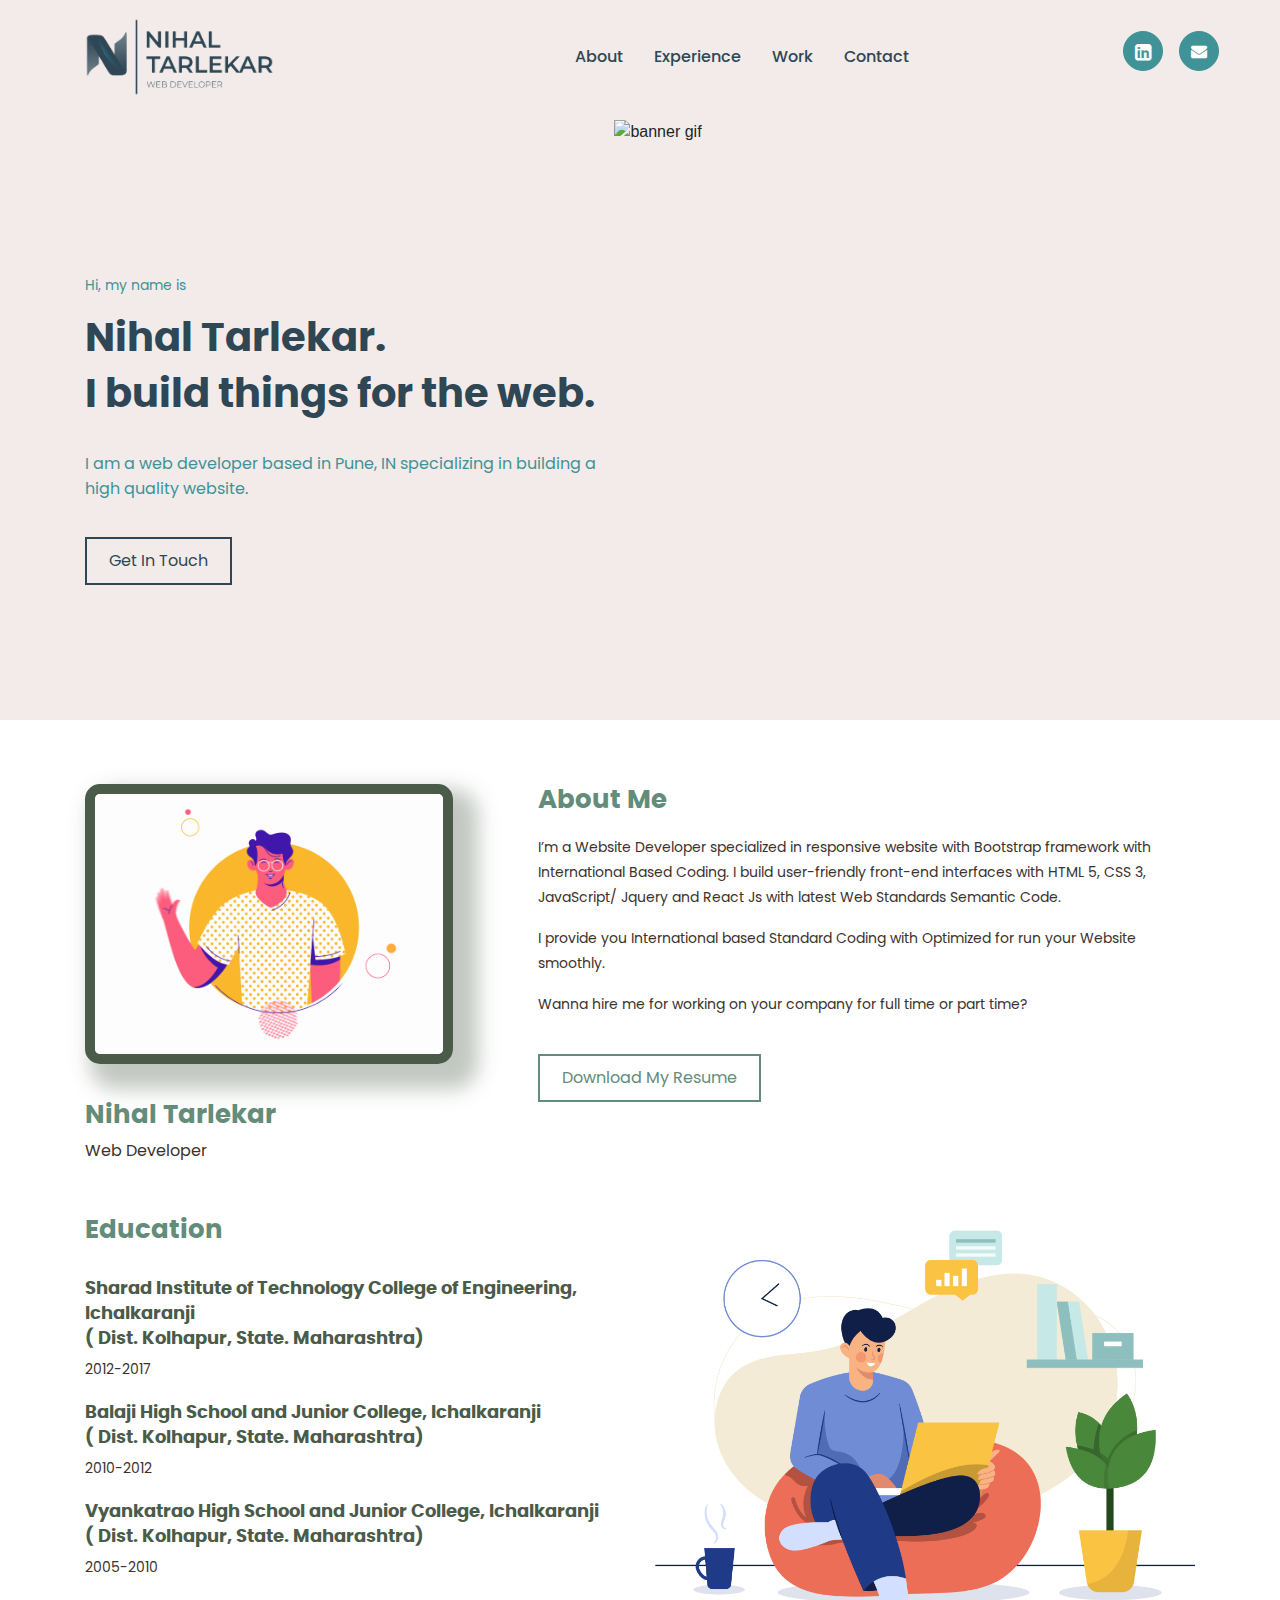
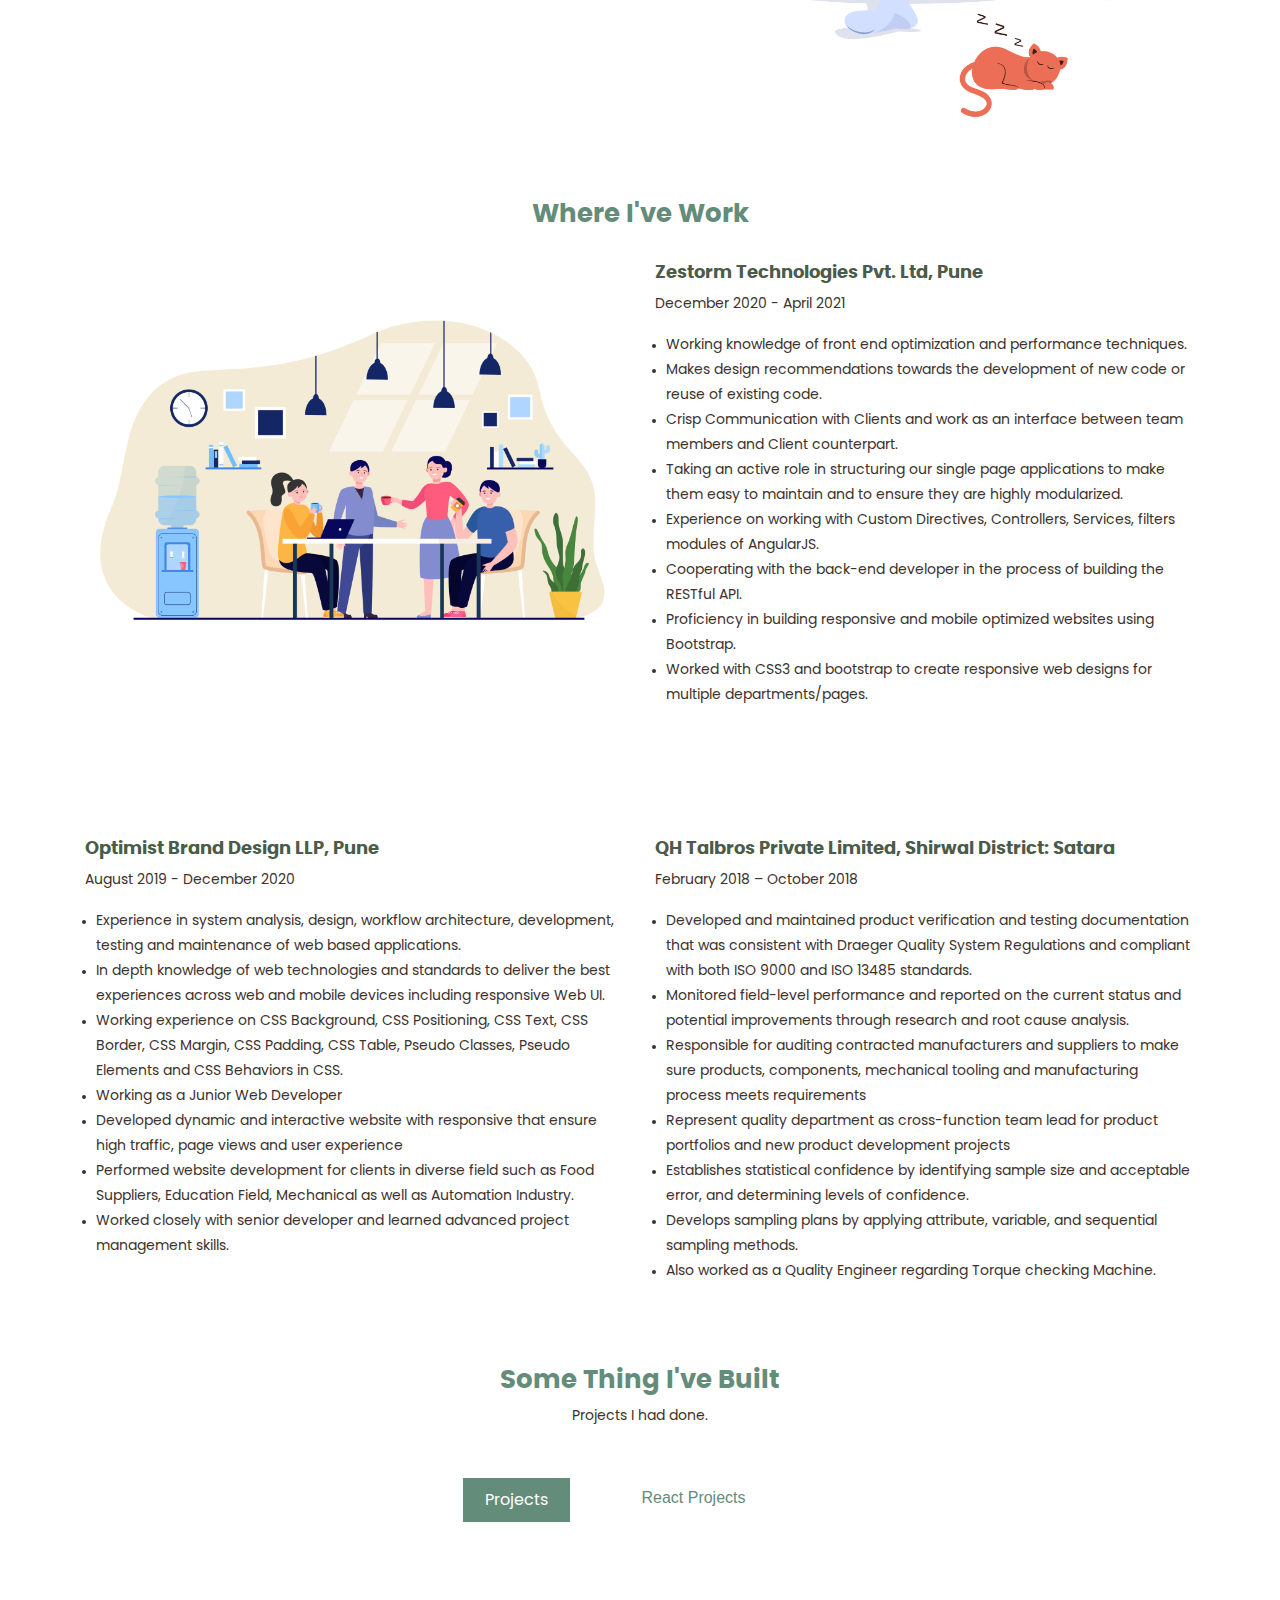
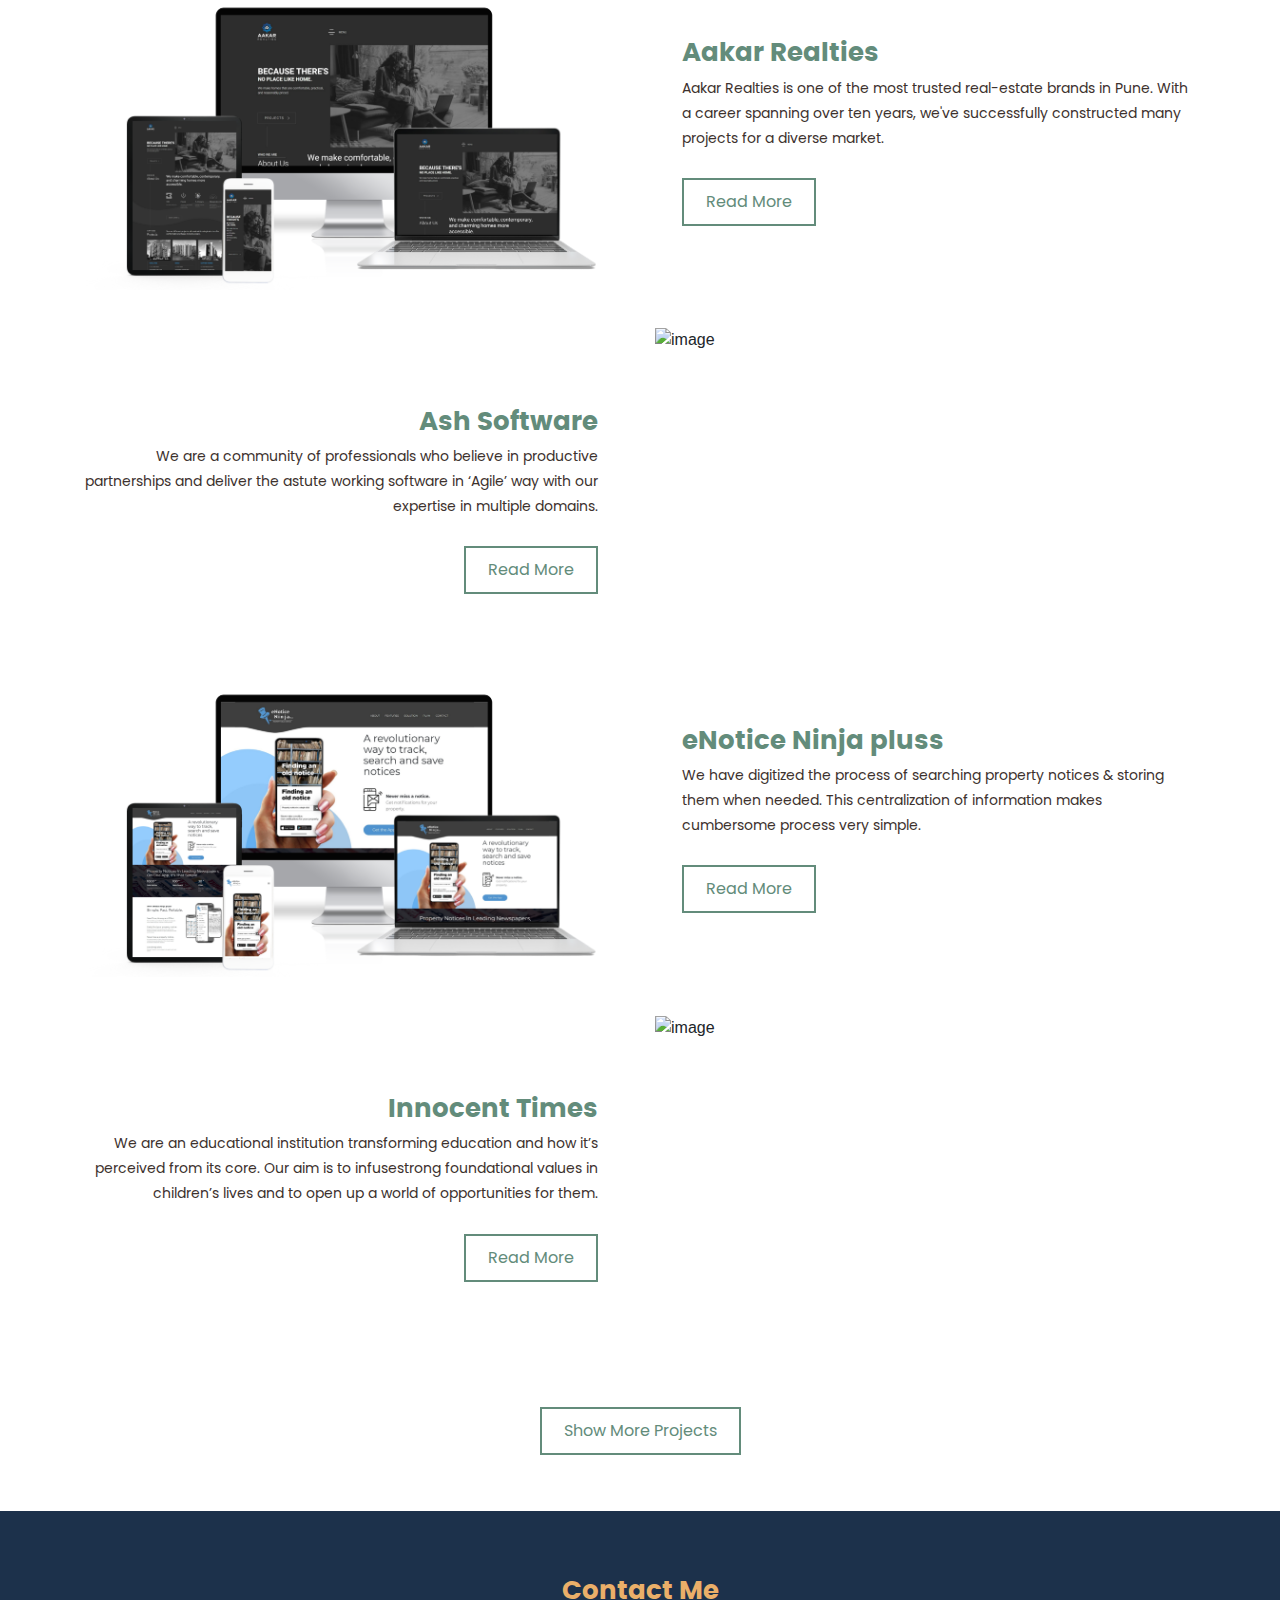
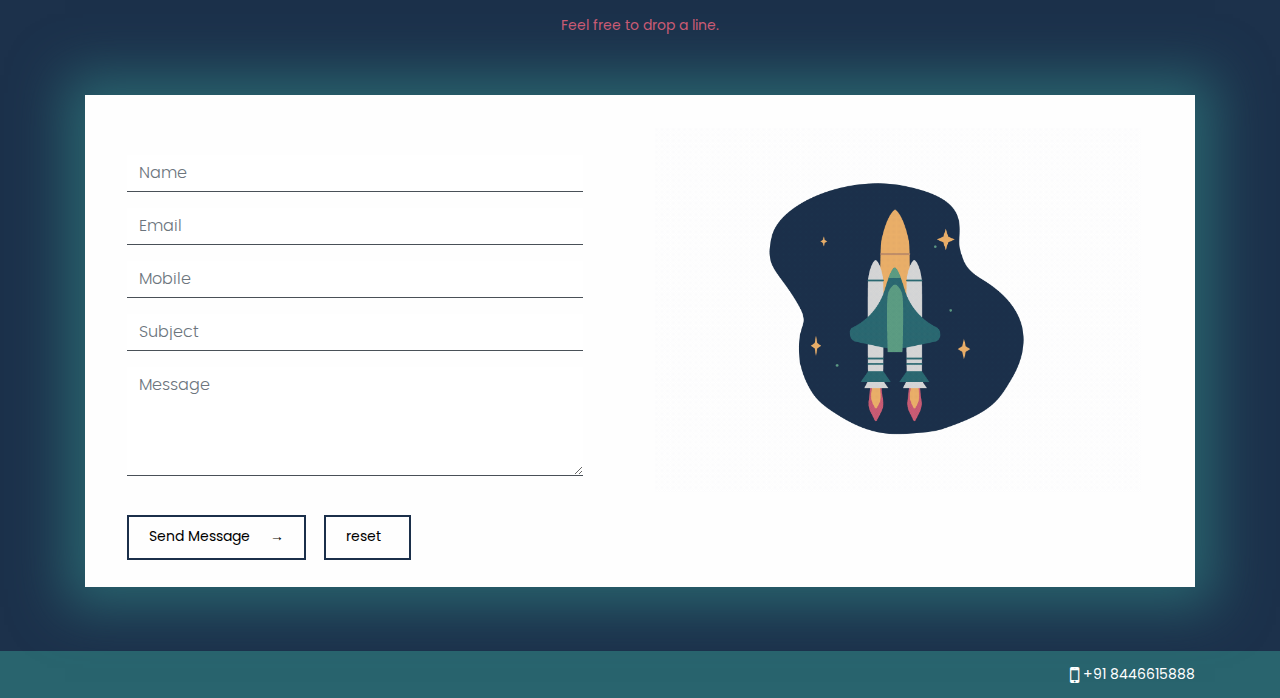
==== commit 824519df: "Update index.html" ====
--- a/index.html
+++ b/index.html
@@ -468,7 +468,7 @@
                                             Midwest and Southwest. We curatethe finest products for retailers &
                                             restaurants from
                                             across Asia. </p>
-                                        <a href="https://www.premierfoodsupplies.com/" target="_blank"><button
+                                        <a href="https://nihal-tarlekar.github.io/premier_food_supplies/" target="_blank"><button
                                                 class="read-more">Read More</button></a>
                                     </div>
                                 </div>
@@ -851,7 +851,7 @@
                                             from
                                             across Asia. </p>
                                         <div class="more-1">
-                                            <a href="https://www.premierfoodsupplies.com/" target="_blank"><button
+                                            <a href="https://nihal-tarlekar.github.io/premier_food_supplies/" target="_blank"><button
                                                     class="read-more">Read More</button></a>
                                         </div>
                                     </div>
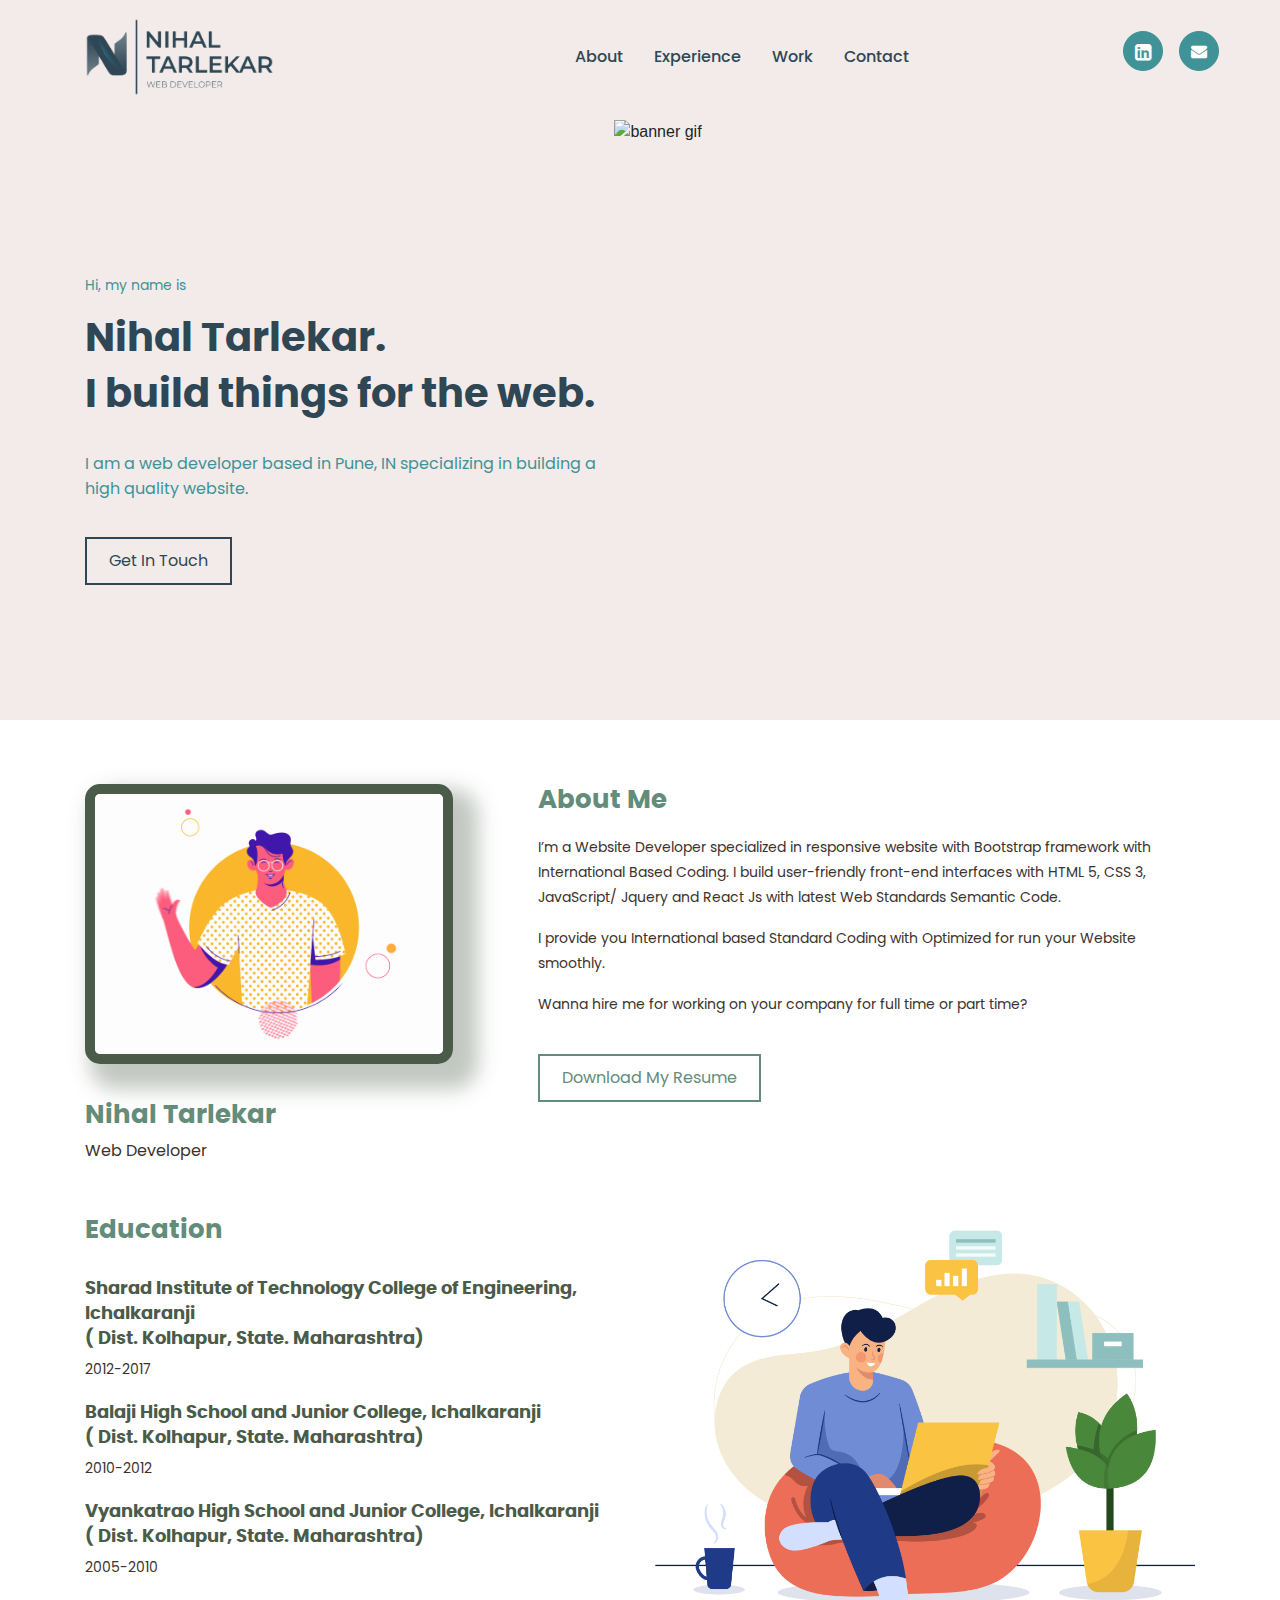
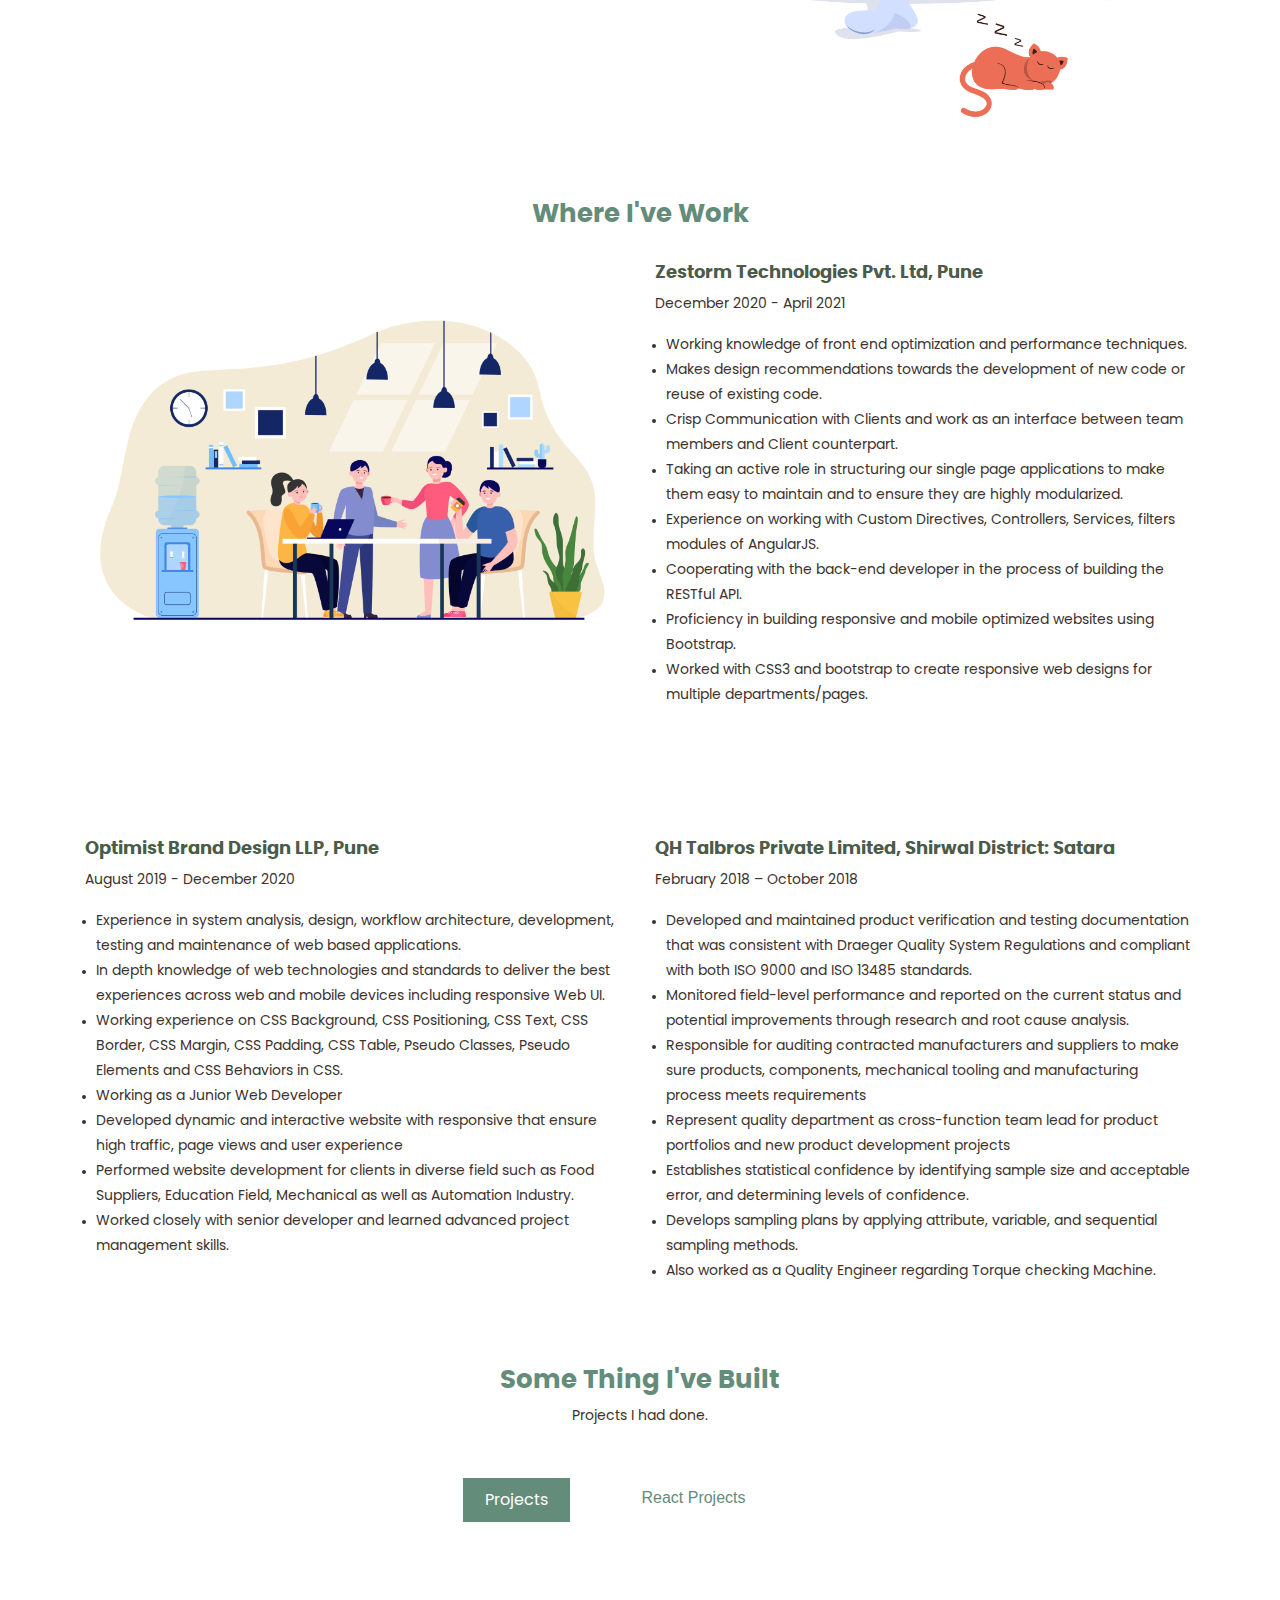
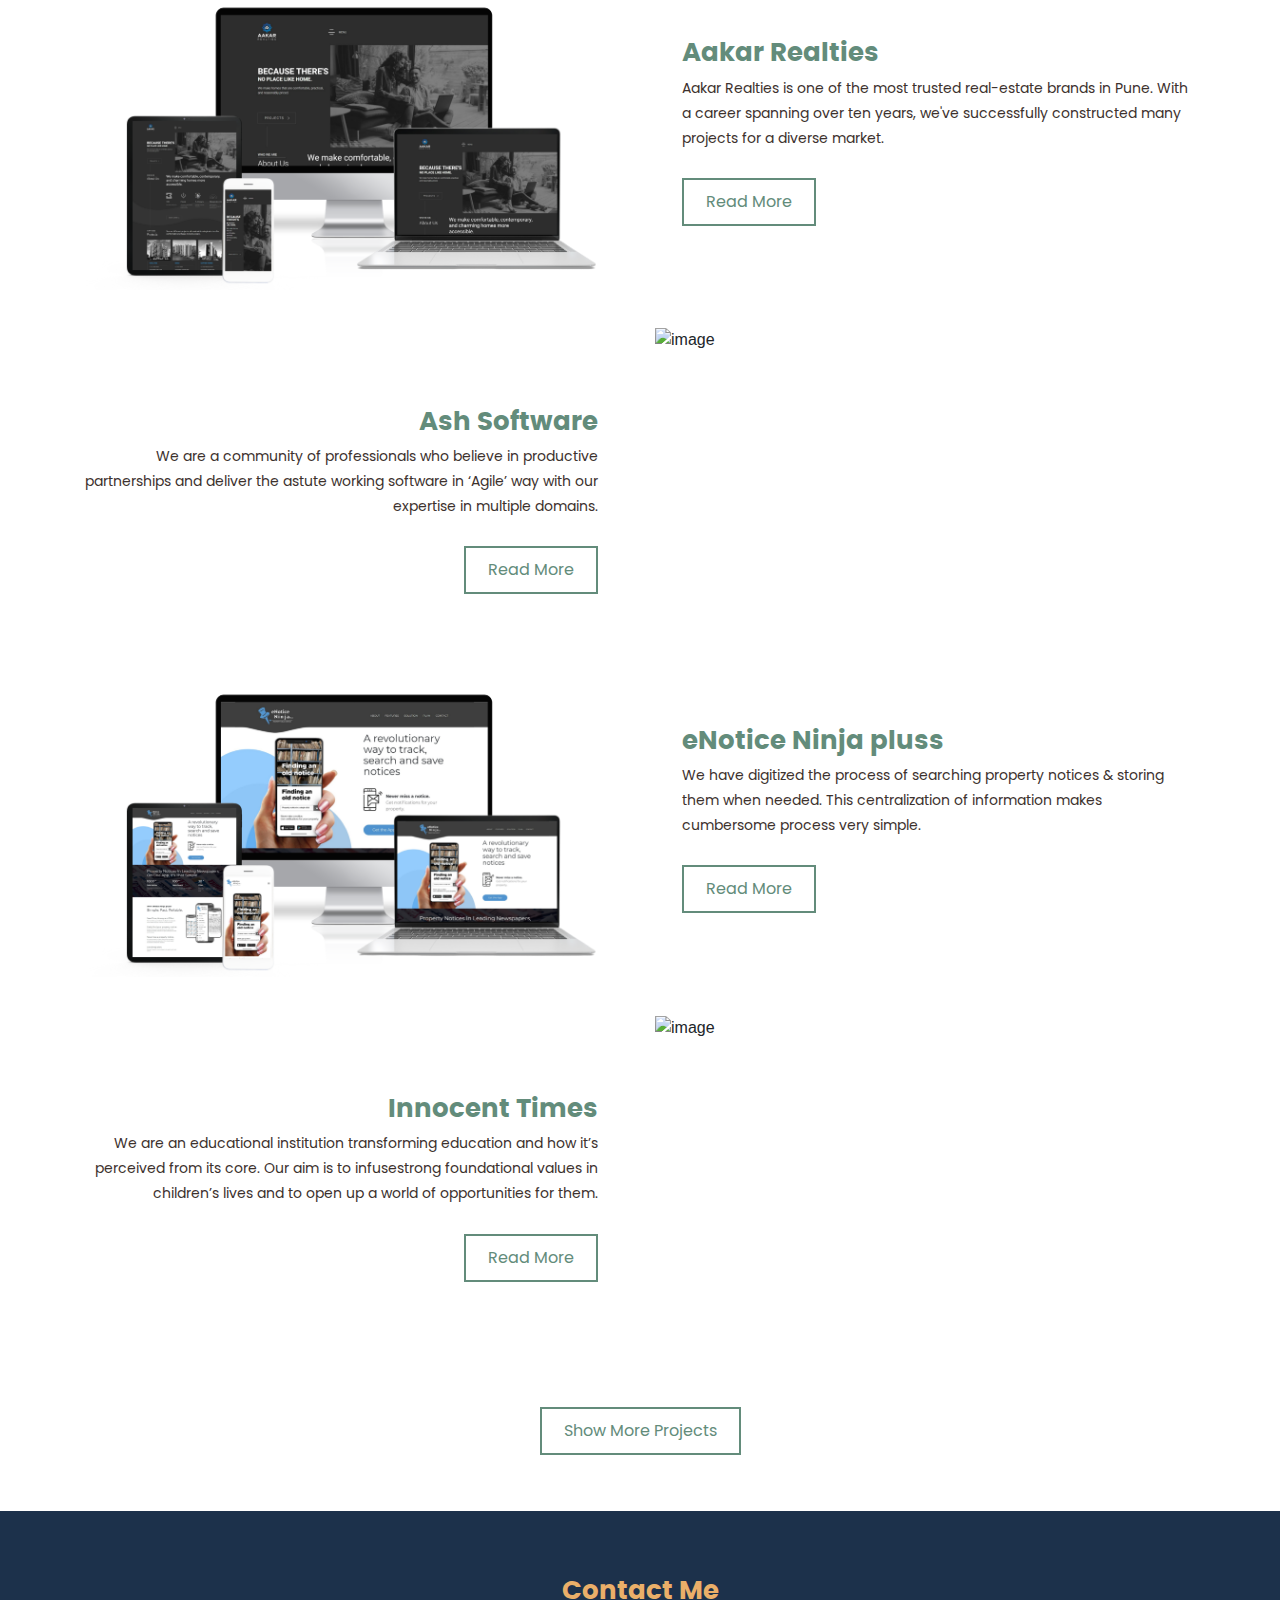
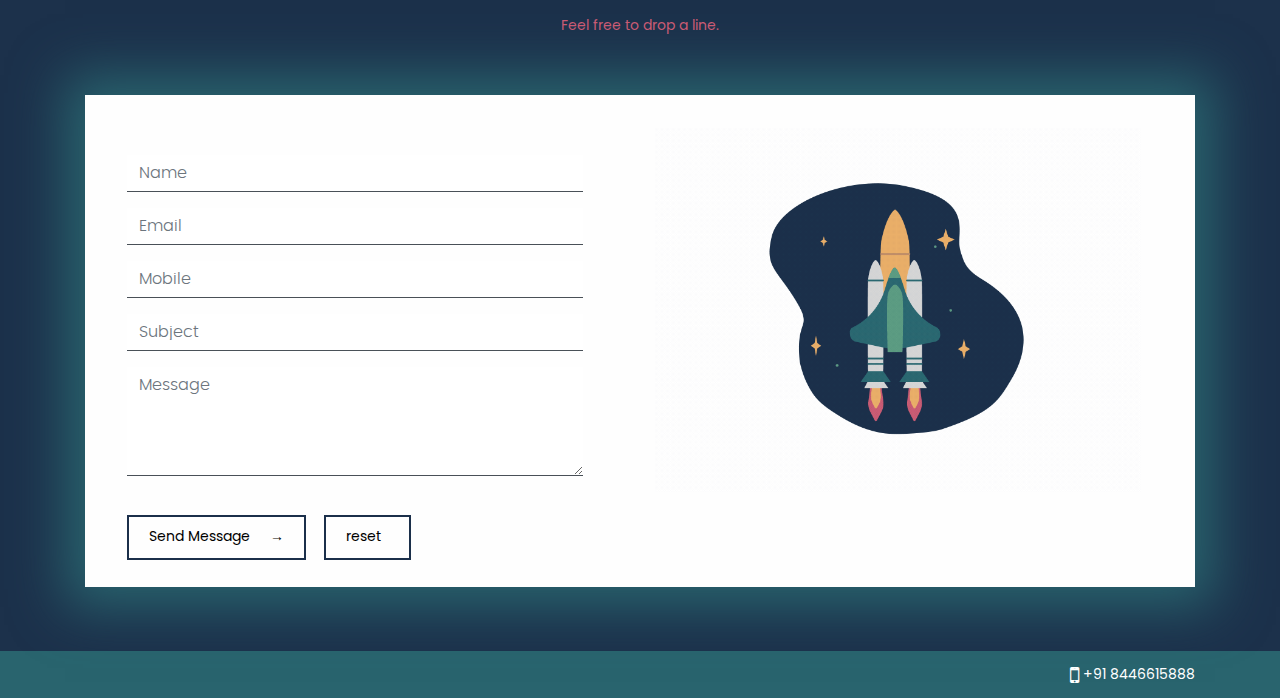
==== commit e34861ae: "Update index.html" ====
--- a/index.html
+++ b/index.html
@@ -1047,7 +1047,7 @@
             <div class="contact-caption">
                 <div class="row">
                     <div class="col-lg-6 col-md-6 col-sm-6 sol-12">
-                        <form action="https:///xaylyyyj" method="post" class="contact-form">
+                        <form action="https://formspree.io/xaylyyyj" method="post" class="contact-form">
                             <div class="form-group col-md-12">
                                 <input type="text" class="form-control" id="inputName" name="userName"
                                     placeholder="Name" required>
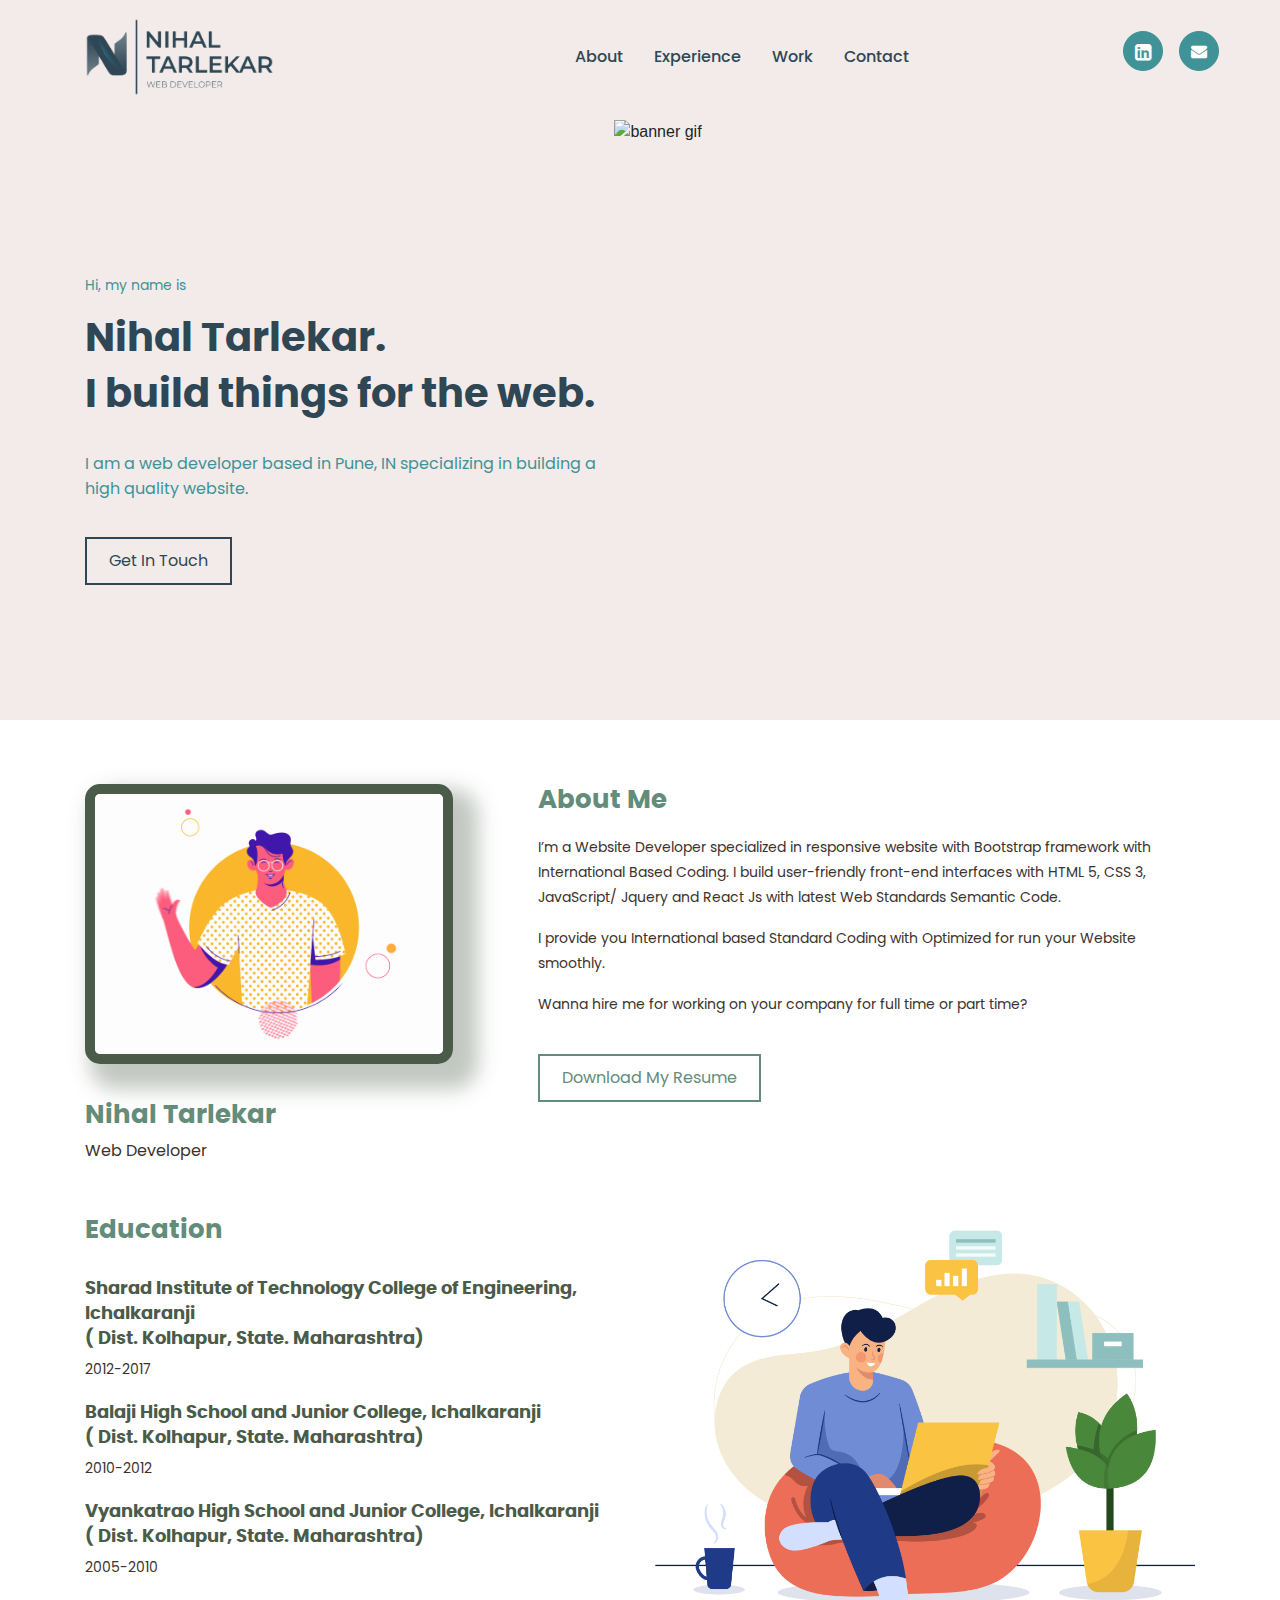
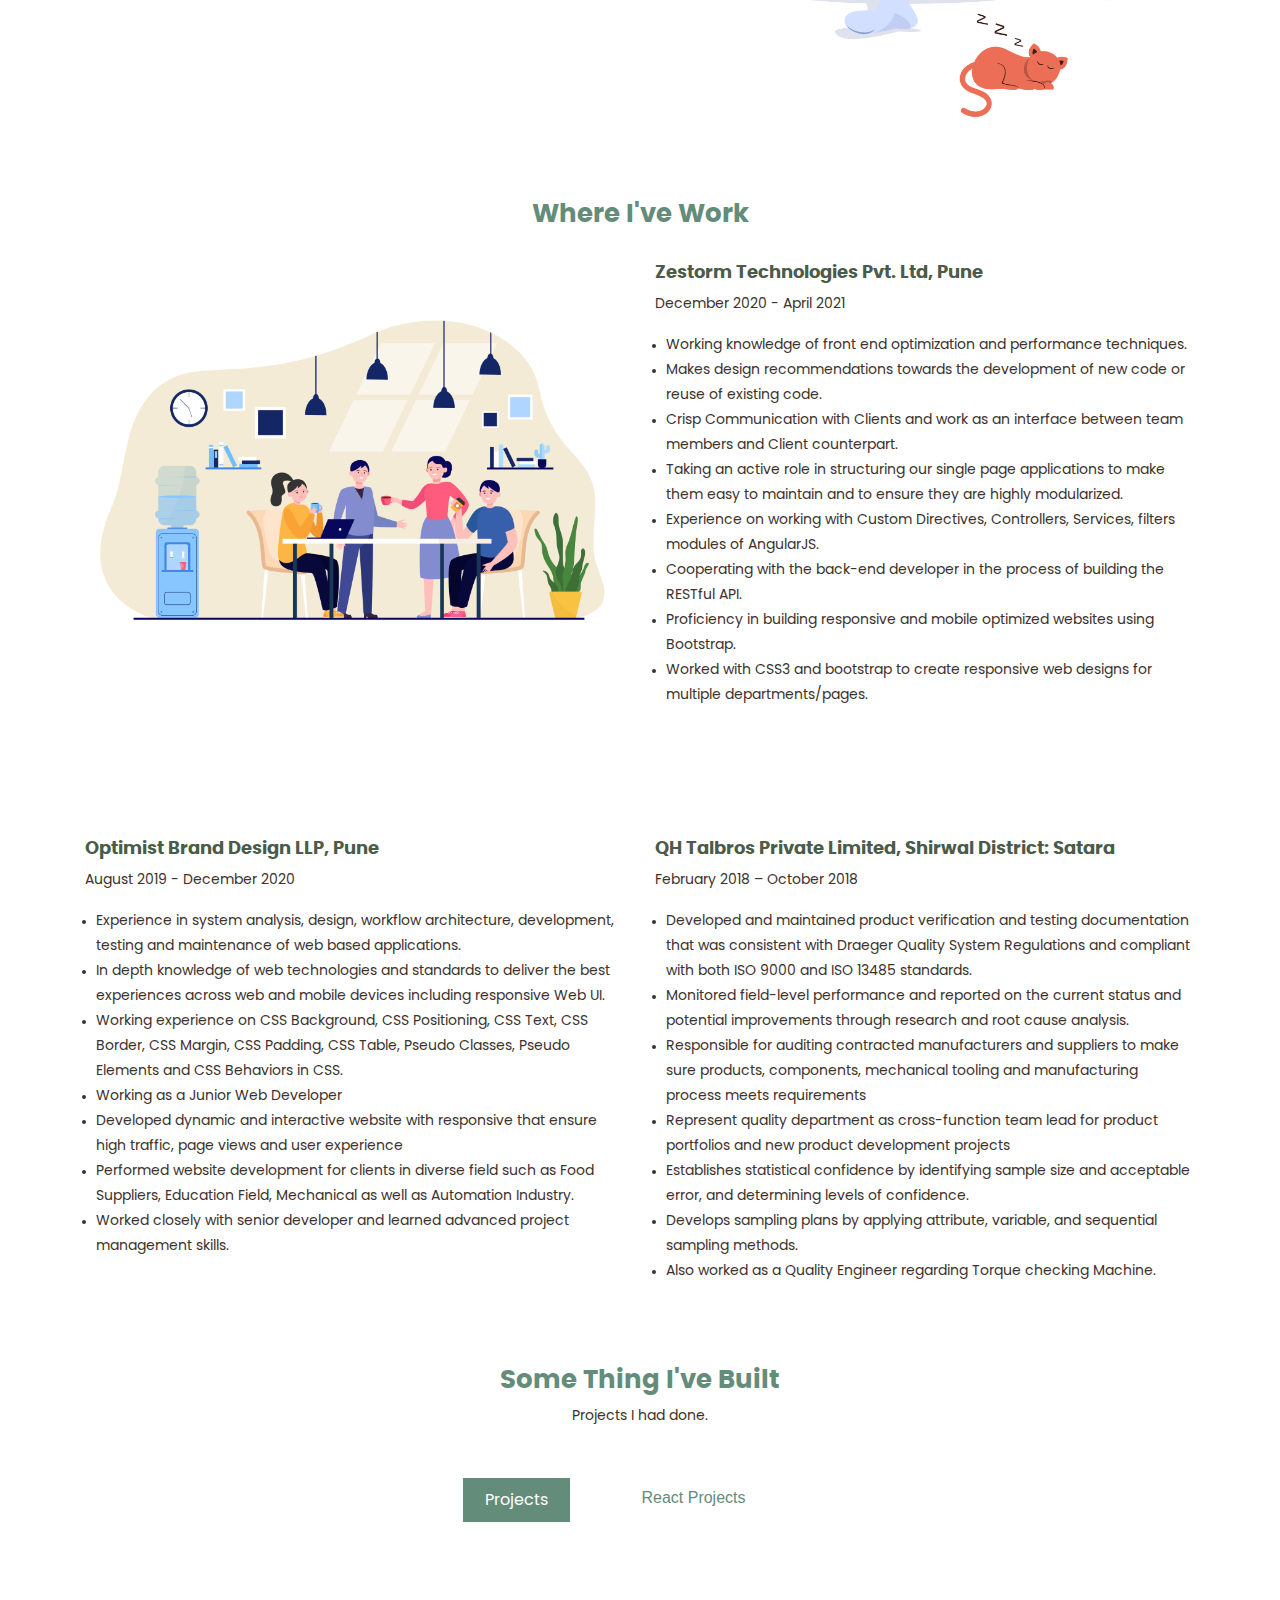
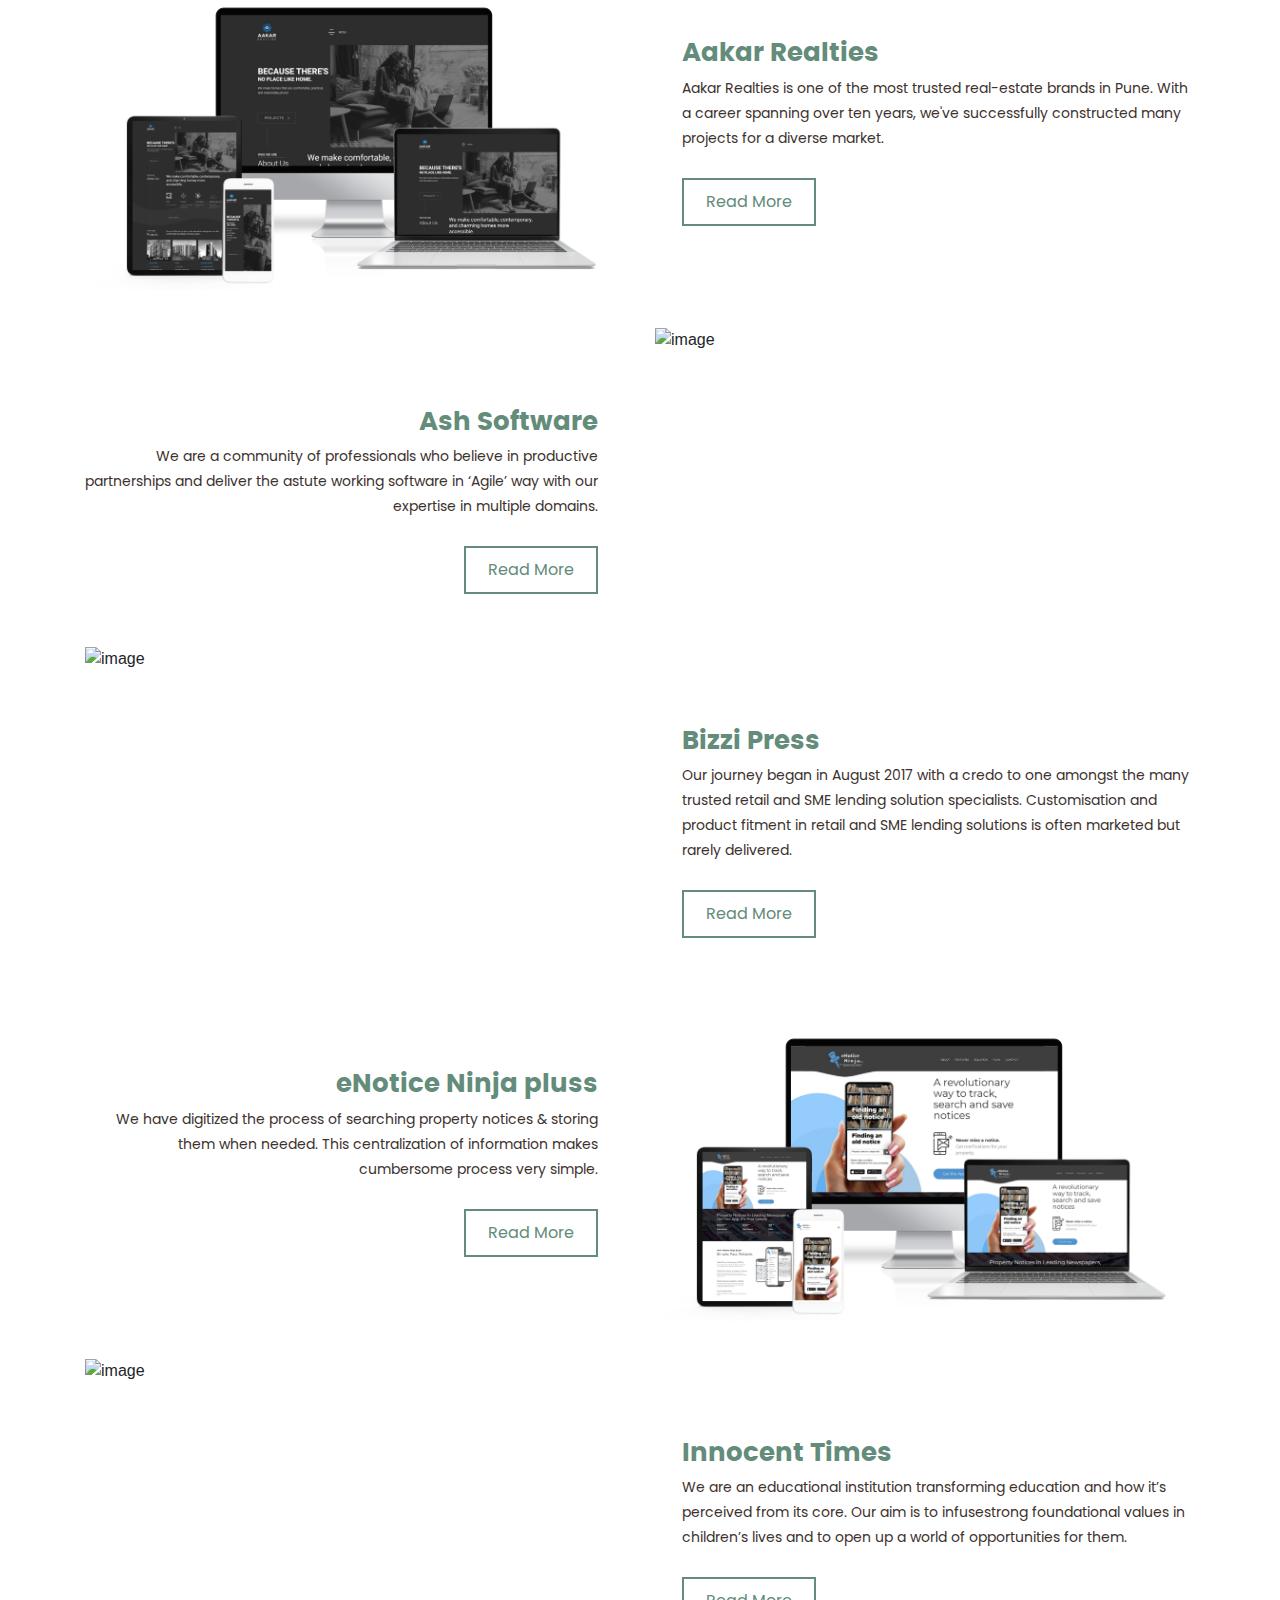
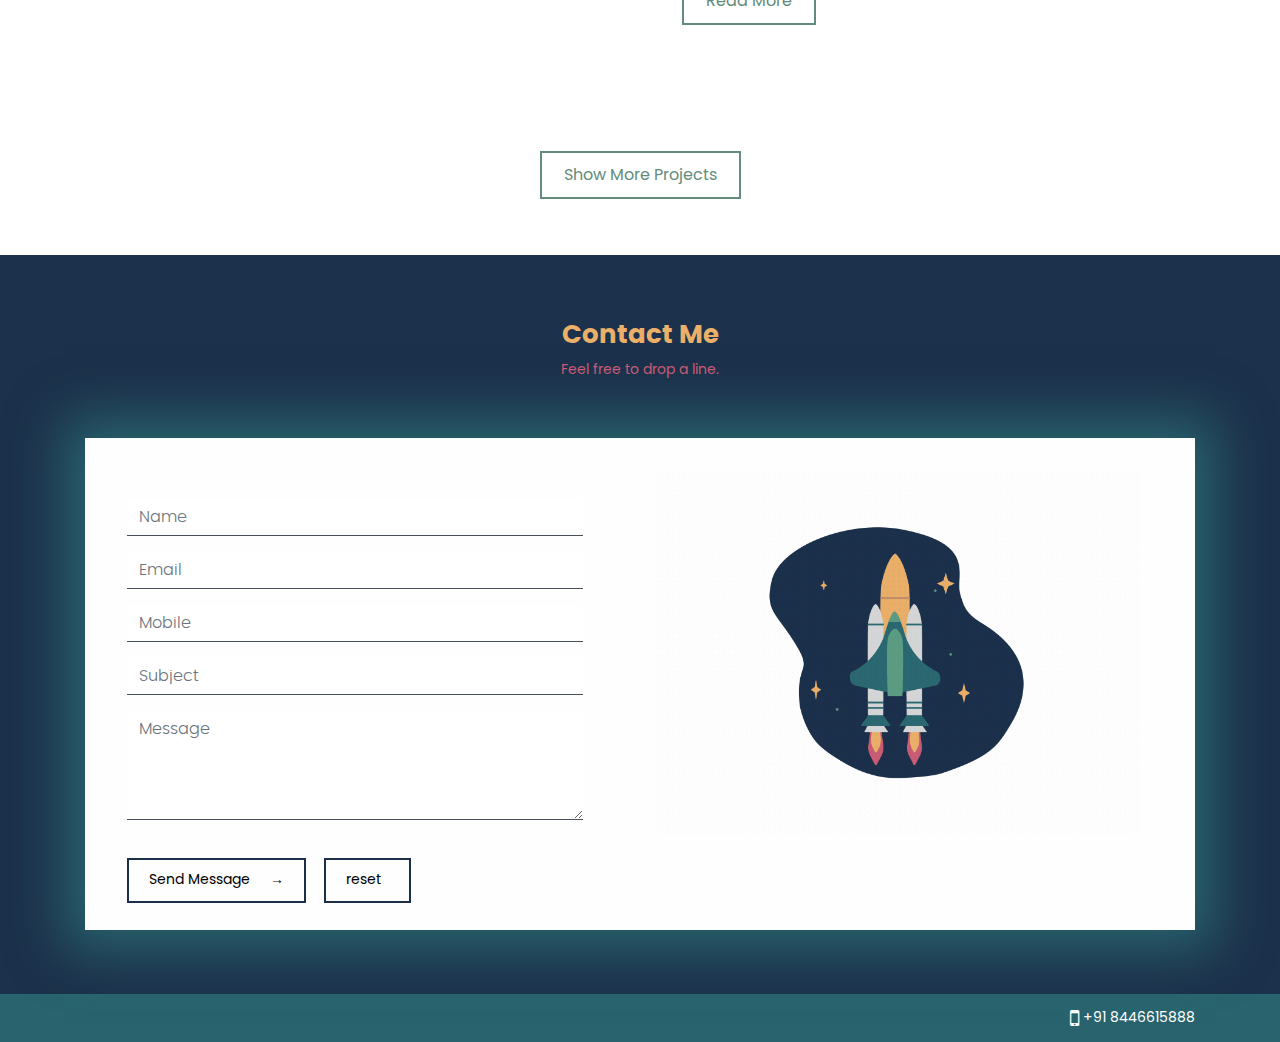
==== commit 8bd08f93: "commit" ====
--- a/index.html
+++ b/index.html
@@ -1,1171 +1,1224 @@
-<!DOCTYPE html>
-<html>
-
-<head>
-    <title>Niha Tarlekar | Web Developer</title>
-    <meta charset="utf-8">
-    <meta http-equiv="cache-control" content="no-cache">
-    <meta name="viewport" content="width=device-width, initial-scale=1.0">
-    <meta http-equiv="X-UA-Compatible" content="ie=edge">
-    <link rel="stylesheet" href="assets/bootstrap/bootstrap.min.css">
-    <link rel="stylesheet" href="https://stackpath.bootstrapcdn.com/font-awesome/4.7.0/css/font-awesome.min.css">
-    <link rel="stylesheet" href="font/stylesheet.css">
-    <link rel="stylesheet" href="assets/custom.css">
-    <link rel="stylesheet" href="assets/responsive.css">
-    <link rel="icon" href="images/favicon.png" alt="favicon">
-    <script async src="https://www.googletagmanager.com/gtag/js?id=UA-178753804-1">
-    </script>
-    <script>window.dataLayer = window.dataLayer || [];
-        function gtag() {
-            dataLayer.push(arguments);
-        }
-        gtag('js', new Date());
-        gtag('config', 'UA-178753804-1');
-    </script>
-</head>
-
-<body>
-    <div class="navigation" id="navigation">
-        <nav class="navbar navbar-expand-lg navbar-light">
-            <div class="container">
-                <a class="navbar-brand" href="#navigation"><img src="images/logo.png" class="logo" alt="logo"></a>
-                <button class="navbar-toggler" type="button" data-toggle="collapse"
-                    data-target="#navbarSupportedContent" aria-controls="navbarSupportedContent" aria-expanded="false"
-                    aria-label="Toggle navigation">
-                    <span class="navbar-toggler-icon"><img src="images/menu.png" class="menu-icon" alt="icon"></span>
-                </button>
-                <div class="collapse navbar-collapse justify-content-center" id="navbarSupportedContent">
-                    <ul class="navbar-nav">
-                        <li class="nav-item"><a class="nav-link" href="#about">About</a></li>
-                        <li class="nav-item"><a class="nav-link" href="#experience">Experience</a></li>
-                        <li class="nav-item"><a class="nav-link" href="#work">Work</a></li>
-                        <li class="nav-item"><a class="nav-link" href="#contact">Contact</a></li>
-                    </ul>
-                </div>
-                <div class="social-links ml-auto">
-                    <ul>
-                        <li><a href="https://www.linkedin.com/in/nihal-tarlekar-0bb023129/" target="_blank"><i
-                                    class="fa fa-linkedin-square" aria-hidden="true"></i></a></li>
-                        <li><a href="mailto:nihaltarlekar9@gmail.com"><i class="fa fa-envelope"
-                                    aria-hidden="true"></i></a></li>
-                    </ul>
-                </div>
-            </div>
-        </nav>
-    </div>
-
-    <div class="banner">
-        <div class="container">
-            <div class="row">
-                <div class="col-lg-6 col-md-6 col-sm-6 col-12">
-                    <div class="banner-caption">
-                        <p>Hi, my name is</p>
-                        <h1>Nihal Tarlekar.</h1>
-                        <h2>I build things for the web.</h2>
-                        <h6>I am a web developer based in Pune, IN specializing in building a high quality website.</h6>
-                        <a href="#contact"><button class="get-in-touch">Get In Touch</button></a>
-                    </div>
-                </div>
-                <div class="col-lg-6 col-md-6 col-sm-6 col-12">
-                </div>
-            </div>
-        </div>
-        <img src="images/Work-from-home.gif" class="banner-image" alt="banner gif">
-    </div>
-
-    <div class="about" id="about">
-        <div class="container">
-            <div class="abt-caption">
-                <div class="row">
-                    <div class="col-lg-4 col-md-4 col-sm-4 col-12">
-                        <div class="about-caption">
-                            <img src="images/profile.gif" alt="image" class="photo">
-                            <h1>Nihal Tarlekar</h1>
-                            <p>Web Developer</p>
-                        </div>
-                        <div class="social-links d-block d-sm-none">
-                            <ul>
-                                <li>
-                                    <a href="https://www.linkedin.com/in/nihal-tarlekar-0bb023129/" target="_blank">
-                                        <i class="fa fa-linkedin-square" aria-hidden="true"></i></a>
-                                </li>
-                                <li>
-                                    <a href="mailto:nihaltarlekar9@gmail.com">
-                                        <i class="fa fa-envelope" aria-hidden="true"></i></a>
-                                </li>
-                            </ul>
-                        </div>
-                    </div>
-                    <div class="col-lg-8 col-md-8 col-sm-8 col-12">
-                        <div class="about-content">
-                            <h2>About Me</h2>
-                            <div class="about-caption-1">
-                                <p>I’m a Website Developer specialized in responsive website with Bootstrap framework
-                                    with International Based Coding. I build user-friendly front-end interfaces with
-                                    HTML 5, CSS 3, JavaScript/ Jquery and React Js with latest Web Standards Semantic
-                                    Code.</p>
-                                <p>I provide you International based Standard Coding with Optimized for run your Website
-                                    smoothly. </p>
-                                <p>Wanna hire me for working on your company for full time or part time? </p>
-                                <button class="btn-resume" id="resume">Download My Resume</button>
-                            </div>
-                        </div>
-                    </div>
-                </div>
-                <div id="lightbox" class="lightbox">
-                    <div class="close" data-dismiss="modal">&times;</div>
-                    <div class="lightbox-body contact-lightbox">
-                        <div class="contact-caption">
-                            <p>Please fill up the form and I will send you my Resume !!!</p>
-                            <div class="row">
-                                <div class="col-lg-12 col-md-12 col-sm-12 sol-12">
-                                    <form action="https://formspree.io/xaylyyyj" method="post" class="contact-form">
-                                        <div class="form-group col-md-12">
-                                            <input type="text" class="form-control" id="inputName" name="userName"
-                                                placeholder="Name" required>
-                                        </div>
-                                        <div class="form-group col-md-12">
-                                            <input type="email" class="form-control" id="inputEmail4"
-                                                name="email_address" placeholder="Email" required>
-                                        </div>
-                                        <div class="form-group col-md-12">
-                                            <input type="text" class="form-control" id="inputNumber" name="phone"
-                                                placeholder="Mobile" required>
-                                        </div>
-                                        <div class="form-group col-md-12">
-                                            <input type="text" class="form-control" id="inputSubject" name="subject"
-                                                placeholder="Subject" required>
-                                        </div>
-                                        <div class="form-group col-md-12">
-                                            <textarea placeholder="Message" class="form-control" id="inputMessage"
-                                                name="message" cols="" rows="4" required></textarea>
-                                        </div>
-                                        <div class="form-group col-md-12">
-                                            <input type="submit" class="smt-btn"
-                                                value="Send Message &nbsp; &nbsp; &rarr;" />&nbsp; &nbsp;
-                                            <input type="reset" class="smt-btn" value="reset &nbsp;" />
-                                        </div>
-                                    </form>
-                                </div>
-                            </div>
-                        </div>
-                    </div>
-                </div>
-                <div class="about-content">
-                    <h2>Education</h2>
-                    <div class="row">
-                        <div class="col-lg-6 col-md-6 col-sm-6 col-12">
-                            <div class="row">
-                                <div class="col-lg-12 col-md-12 col-sm-12 col-12">
-                                    <div class="about-caption-1">
-                                        <h5>Sharad Institute of Technology College of Engineering, Ichalkaranji <br>(
-                                            Dist. Kolhapur, State. Maharashtra)<h5>
-                                                <p>2012-2017</p>
-                                    </div>
-                                </div>
-                                <div class="col-lg-12 col-md-12 col-sm-12 col-12">
-                                    <div class="about-caption-1">
-                                        <h5>Balaji High School and Junior College, Ichalkaranji <br>( Dist. Kolhapur,
-                                            State. Maharashtra)</h5>
-                                        <p>2010-2012</p>
-                                    </div>
-                                </div>
-                                <div class="col-lg-12 col-md-12 col-sm-12 col-12">
-                                    <div class="about-caption-1">
-                                        <h5>Vyankatrao High School and Junior College, Ichalkaranji <br>( Dist.
-                                            Kolhapur, State. Maharashtra)</h5>
-                                        <p>2005-2010</p>
-                                    </div>
-                                </div>
-                            </div>
-                        </div>
-                        <div class="col-lg-6 col-md-6 col-sm-6 col-12">
-                            <img src="images/Work-ai.png" class="bg-about">
-                        </div>
-                    </div>
-                </div>
-            </div>
-        </div>
-    </div>
-    <!-- experience -->
-    <div id="experience" class="experience">
-        <div class="container">
-            <div class="exp-caption">
-                <h2>Where I've Work</h2>
-            </div>
-            <div class="row">
-                <div class="col-lg-6 col-md-6 col-sm-6 col-12">
-                    <img src="images/7747-ai.png" class="img-fluid img-exp" alt="gif">
-                </div>
-                <div class="col-lg-6 col-md-6 col-sm-6 col-12">
-                    <div class="about-caption-1">
-                        <h5>Zestorm Technologies Pvt. Ltd, Pune</h5>
-                        <p>December 2020 - April 2021</p>
-                        <ul>
-                            <li>Working knowledge of front end optimization and performance techniques.</li>
-                            <li>Makes design recommendations towards the development of new code or reuse of existing
-                                code.</li>
-                            <li>Crisp Communication with Clients and work as an interface between team members and
-                                Client counterpart.</li>
-                            <li>Taking an active role in structuring our single page applications to make them easy to
-                                maintain and to ensure they are highly modularized.</li>
-                            <li>Experience on working with Custom Directives, Controllers, Services, filters modules of
-                                AngularJS.</li>
-                            <li>Cooperating with the back-end developer in the process of building the RESTful API.</li>
-                            <li>Proficiency in building responsive and mobile optimized websites using Bootstrap.</li>
-                            <li>Worked with CSS3 and bootstrap to create responsive web designs for multiple
-                                departments/pages.</li>
-                        </ul>
-                    </div>
-                </div>
-            </div>
-            <div class="about-1">
-                <div class="row">
-                    <div class="col-lg-6 col-md-6 col-sm-12 col-12">
-                        <div class="about-caption-1">
-                            <h5>Optimist Brand Design LLP, Pune</h5>
-                            <p>August 2019 - December 2020</p>
-                            <ul>
-                                <li>Experience in system analysis, design, workflow architecture, development, testing
-                                    and maintenance of web based applications.</li>
-                                <li>In depth knowledge of web technologies and standards to deliver the best experiences
-                                    across web and mobile devices including responsive Web UI.</li>
-                                <li>Working experience on CSS Background, CSS Positioning, CSS Text, CSS Border, CSS
-                                    Margin, CSS Padding, CSS Table, Pseudo Classes, Pseudo Elements and CSS Behaviors in
-                                    CSS. </li>
-                                <li>Working as a Junior Web Developer</li>
-                                <li>Developed dynamic and interactive website with responsive that ensure high traffic,
-                                    page views and user experience</li>
-                                <li>Performed website development for clients in diverse field such as Food Suppliers,
-                                    Education Field, Mechanical as well as Automation Industry.</li>
-                                <li>Worked closely with senior developer and learned advanced project management skills.
-                                </li>
-                            </ul>
-                        </div>
-                    </div>
-                    <div class="col-lg-6 col-md-6 col-sm-12col-12">
-                        <div class="about-caption-1">
-                            <h5>QH Talbros Private Limited, Shirwal District: Satara</h5>
-                            <p>February 2018 – October 2018</p>
-                            <ul>
-                                <li>Developed and maintained product verification and testing documentation that was
-                                    consistent with Draeger Quality System Regulations and compliant with both ISO 9000
-                                    and ISO 13485 standards.</li>
-                                <li>Monitored field-level performance and reported on the current status and potential
-                                    improvements through research and root cause analysis.</li>
-                                <li>Responsible for auditing contracted manufacturers and suppliers to make sure
-                                    products, components, mechanical tooling and manufacturing process meets
-                                    requirements</li>
-                                <li> Represent quality department as cross-function team lead for product portfolios and
-                                    new product development projects</li>
-                                <li>Establishes statistical confidence by identifying sample size and acceptable error,
-                                    and determining levels of confidence.</li>
-                                <li>Develops sampling plans by applying attribute, variable, and sequential sampling
-                                    methods.</li>
-                                <li>Also worked as a Quality Engineer regarding Torque checking Machine.</li>
-                            </ul>
-                        </div>
-                    </div>
-                </div>
-            </div>
-        </div>
-    </div>
-    <!-- work -->
-    <div id="work" class="work d-none d-sm-block">
-        <div class="container">
-            <div class="wrk-caption">
-                <h2>Some Thing I've Built </h2>
-                <p>Projects I had done.</p>
-            </div>
-            <ul class="nav nav-pills" id="pills-tab" role="tablist">
-                <li class="nav-item">
-                    <a class="nav-link active" id="pills-home-tab" data-toggle="pill" href="#projects" role="tab"
-                        aria-controls="pills-home" aria-selected="true">Projects</a>
-                </li>
-                <li class="nav-item">
-                    <a class="nav-link" id="pills-profile-tab" data-toggle="pill" href="#react" role="tab"
-                        aria-controls="pills-profile" aria-selected="false">React Projects</a>
-                </li>
-            </ul>
-            <div class="tab-content" id="pills-tabContent">
-                <div class="tab-pane fade show active" id="projects" role="tabpanel" aria-labelledby="pills-home-tab">
-                    <div class="one-section">
-                        <div class="work-row">
-                            <div class="row">
-                                <div class="col-lg-6 col-md-6 col-sm-6 col-12">
-                                    <img src="images/aakar.png" class="img-portfolio" alt="image">
-                                </div>
-                                <div class="col-lg-6 col-md-6 col-sm-6 col-12">
-                                    <div class="project-details">
-                                        <h2>Aakar Realties</h2>
-                                        <p>Aakar Realties is one of the most trusted real-estate brands in Pune. With a
-                                            career
-                                            spanning over ten years, we've successfully constructed many projects for a
-                                            diverse
-                                            market. </p>
-                                        <a href="https://nihal-tarlekar.github.io/aakar_realties/" target="_blank"><button
-                                                class="read-more">Read
-                                                More</button></a>
-                                    </div>
-                                </div>
-                            </div>
-                        </div>
-                        <div class="work-row">
-                            <div class="row">
-                                <div class="col-lg-6 col-md-6 col-sm-6 col-12">
-                                    <div class="project-details-1">
-                                        <h2>Ash Software</h2>
-                                        <p>We are a community of professionals who believe in productive partnerships
-                                            and
-                                            deliver the astute working software in ‘Agile’ way with our expertise in
-                                            multiple
-                                            domains.</p>
-                                        <div class="more">
-                                            <a href="https://nihal-tarlekar.github.io/ash_software/" target="_blank"><button
-                                                    class="read-more-1">Read More</button></a>
-                                        </div>
-                                    </div>
-                                </div>
-                                <div class="col-lg-6 col-md-6 col-sm-6 col-12">
-                                    <img src="images/ash.png" class="img-portfolio" alt="image">
-                                </div>
-                            </div>
-                        </div>
-                        <div class="work-row">
-                            <div class="row">
-                                <div class="col-lg-6 col-md-6 col-sm-6 col-12">
-                                    <img src="images/enotice.png" class="img-portfolio" alt="image">
-                                </div>
-                                <div class="col-lg-6 col-md-6 col-sm-6 col-12">
-                                    <div class="project-details">
-                                        <h2>eNotice Ninja pluss</h2>
-                                        <p>We have digitized the process of searching property notices & storing them
-                                            when
-                                            needed. This centralization of information makes cumbersome process very
-                                            simple.</p>
-                                        <a href="https://www.enoticeninja.com/" target="_blank"><button
-                                                class="read-more">Read
-                                                More</button></a>
-                                    </div>
-                                </div>
-                            </div>
-                        </div>
-                        <div class="work-row">
-                            <div class="row">
-                                <div class="col-lg-6 col-md-6 col-sm-6 col-12">
-                                    <div class="project-details-1">
-                                        <h2>Innocent Times</h2>
-                                        <p>We are an educational institution transforming education and how it’s
-                                            perceived from
-                                            its core. Our aim is to infusestrong foundational values in children’s lives
-                                            and to
-                                            open up a world of opportunities for them. </p>
-                                        <div class="more">
-                                            <a href="http://www.innocenttimes.com/" target="_blank"><button
-                                                    class="read-more-1">Read More</button></a>
-                                        </div>
-                                    </div>
-                                </div>
-                                <div class="col-lg-6 col-md-6 col-sm-6 col-12">
-                                    <img src="images/innocent.png" class="img-portfolio" alt="image">
-                                </div>
-                            </div>
-                        </div>
-                        <div class="show-more-btn">
-                            <button class="show-more" id="show">Show More Projects</button>
-                        </div>
-                    </div>
-                    <div class="second-section" id="second-section">
-                        <div class="row">
-                            <div class="col-lg-6 col-md-6 col-sm-6 col-12">
-                                <img src="images/international.png" class="img-portfolio" alt="image">
-                            </div>
-                            <div class="col-lg-6 col-md-6 col-sm-6 col-12">
-                                <div class="project-details">
-                                    <h2>International Aviation</h2>
-                                    <p>International Aviation Academy is an Aviation, Retail and hospitality training
-                                        centre
-                                        based in New Delhi. Our head office is in Mahipalpur, New Delhi, India and we
-                                        operate in
-                                        two other states of India. </p>
-                                    <a href="https://internationalaviation.in/" target="_blank"><button
-                                            class="read-more">Read
-                                            More</button></a>
-                                </div>
-
-                            </div>
-                        </div>
-                        <div class="work-row">
-                            <div class="row">
-                                <div class="col-lg-6 col-md-6 col-sm-6 col-12">
-                                    <div class="project-details-1">
-                                        <h2>Messung Smart</h2>
-                                        <p>Messung automation solutions offer a broad range of services for niche
-                                            markets. Our
-                                            sophisticated solutions cover smarthome automation, office automation
-                                            system, and
-                                            hotel automation.</p>
-                                        <div class="more">
-                                            <a href="https://messungsmart.com/" target="_blank"><button
-                                                    class="read-more-1">Read
-                                                    More</button></a>
-                                        </div>
-                                    </div>
-                                </div>
-                                <div class="col-lg-6 col-md-6 col-sm-6 col-12">
-                                    <img src="images/messung.png" class="img-portfolio" alt="image">
-                                </div>
-                            </div>
-                        </div>
-                        <div class="work-row">
-                            <div class="row">
-                                <div class="col-lg-6 col-md-6 col-sm-6 col-12">
-                                    <img src="images/platinum.png" class="img-portfolio" alt="image">
-                                </div>
-                                <div class="col-lg-6 col-md-6 col-sm-6 col-12">
-                                    <div class="project-details">
-                                        <h2>Platinum Groups</h2>
-                                        <p>We build functional, contemporary spaces. We are a Pune based construction
-                                            group on a mission to offer valuable spaces to its clients with thoughtful
-                                            designs and meticulous planning. </p>
-                                        <a href="https://platinumgroups.in/" target="_blank"><button
-                                                class="read-more">Read More</button></a>
-                                    </div>
-                                </div>
-                            </div>
-                        </div>
-                        <div class="work-row">
-                            <div class="row">
-                                <div class="col-lg-6 col-md-6 col-sm-6 col-12">
-                                    <div class="project-details-1">
-                                        <h2>Platinum Glory</h2>
-                                        <p>Life is but an experience, and that experience is influenced by our everyday
-                                            interactions and the space we reside in. Make life a blissful experience
-                                            with the comfort of a well-made home, a vibrant community, and a desirable
-                                            location.</p>
-                                        <div class="more">
-                                            <a href="https://platinumgroups.in/platinum-glory/platinum-glory.html"
-                                                target="_blank"><button class="read-more-1">Read More</button></a>
-                                        </div>
-                                    </div>
-                                </div>
-
-                                <div class="col-lg-6 col-md-6 col-sm-6 col-12">
-                                    <img src="images/platinum-glory.png" class="img-portfolio" alt="image">
-                                </div>
-                            </div>
-                        </div>
-                        <div class="work-row">
-                            <div class="row">
-                                <div class="col-lg-6 col-md-6 col-sm-6 col-12">
-                                    <img src="images/premier food supplies.png" class="img-portfolio" alt="image">
-                                </div>
-                                <div class="col-lg-6 col-md-6 col-sm-6 col-12">
-                                    <div class="project-details">
-                                        <h2>Premier Food Supplies</h2>
-                                        <p>Premier Food Supplies (PFS) is a leading grocery distributor with coverage
-                                            across the
-                                            Midwest and Southwest. We curatethe finest products for retailers &
-                                            restaurants from
-                                            across Asia. </p>
-                                        <a href="https://nihal-tarlekar.github.io/premier_food_supplies/" target="_blank"><button
-                                                class="read-more">Read More</button></a>
-                                    </div>
-                                </div>
-                            </div>
-                        </div>
-                        <div class="work-row">
-                            <div class="row">
-                                <div class="col-lg-6 col-md-6 col-sm-6 col-12">
-                                    <div class="project-details-1">
-                                        <h2>Raunaq Engineering</h2>
-                                        <p>Our journey started in 1975 in Pune, Maharashtra. Since the inception, we are
-                                            committed to manufacturing products thatmeet international standards. </p>
-                                        <div class="more">
-                                            <a href="https://www.raunaqengineering.com/" target="_blank"><button
-                                                    class="read-more-1">Read More</button></a>
-                                        </div>
-                                    </div>
-                                </div>
-
-                                <div class="col-lg-6 col-md-6 col-sm-6 col-12">
-                                    <img src="images/raunaq.png" class="img-portfolio" alt="image">
-                                </div>
-                            </div>
-                        </div>
-                        <div class="work-row">
-                            <div class="row">
-                                <div class="col-lg-6 col-md-6 col-sm-6 col-12">
-                                    <img src="images/rekach.png" class="img-portfolio" alt="image">
-                                </div>
-                                <div class="col-lg-6 col-md-6 col-sm-6 col-12">
-                                    <div class="project-details">
-                                        <h2>Rekach</h2>
-                                        <p>Rekach is a lightweight foamed granule manufactured from post-consumer
-                                            recycled
-                                            glass. The Rekach granules are indigenously developed and made in India.</p>
-                                        <a href="http://rekach.com/" target="_blank"><button class="read-more">Read
-                                                More</button></a>
-                                    </div>
-                                </div>
-                            </div>
-                        </div>
-                        <div class="work-row">
-                            <div class="row">
-                                <div class="col-lg-6 col-md-6 col-sm-6 col-12">
-                                    <div class="project-details">
-                                        <h2>Sharda Infratech</h2>
-                                        <p>Sharda, brainchild of a Woman Entrepreneur was incepted in the year 2003.
-                                            Quickly
-                                            mastering the industry standards and bydeploying best Engineering practices,
-                                            it soon
-                                            obtained Class-I(A) registration under P.W.D of Govt of Maharashtra.</p>
-                                        <a href="https://nihal-tarlekar.github.io/sharda_infratech/" target="_blank"><button
-                                                class="read-more">Read
-                                                More</button></a>
-                                    </div>
-                                </div>
-                                <div class="col-lg-6 col-md-6 col-sm-6 col-12">
-                                    <img src="images/sharda.png" class="img-portfolio" alt="image">
-                                </div>
-                            </div>
-                        </div>
-                        <div class="work-row">
-                            <div class="row">
-                                <div class="col-lg-6 col-md-6 col-sm-6 col-12">
-                                    <img src="images/step9.png" class="img-portfolio" alt="image">
-                                </div>
-                                <div class="col-lg-6 col-md-6 col-sm-6 col-12">
-                                    <div class="project-details">
-                                        <h2>Step 9</h2>
-                                        <p>We have worked in the service industry for the past 13 years, delivering
-                                            delicious
-                                            meals to industries, baking the bestbread, and serving energising coffee.
-                                            Being
-                                            connected with corporates for these many years has informed us of one
-                                            tediouschallenge they face—managing multiple contacts and vendors for
-                                            specific
-                                            tasks. </p>
-
-                                        <a href="http://step9.co.in/" target="_blank"><button class="read-more">Read
-                                                More</button></a>
-                                    </div>
-                                </div>
-                            </div>
-                            </d iv>
-                            <div class="work-row">
-                                <div class="row">
-                                    <div class="col-lg-6 col-md-6 col-sm-6 col-12">
-                                        <div class="project-details">
-                                            <h2>Swarsagar Fest</h2>
-                                            <p>Swarsagar, a music fest that comes every year to give a musical treat to
-                                                all the
-                                                music lovers. Offering a mixed treat of classical, traditional &
-                                                contemporary
-                                                artists, who come live just to give you a musical bliss.</p>
-                                            <a href="http://swarsagarfest.org/" target="_blank"><button
-                                                    class="read-more">Read
-                                                    More</button></a>
-                                        </div>
-                                    </div>
-                                    <div class="col-lg-6 col-md-6 col-sm-6 col-12">
-                                        <img src="images/swarsagar.png" class="img-portfolio" alt="image">
-                                    </div>
-                                </div>
-                            </div>
-                            <a href="#work"><button class="show-more" id="hide">Show Less</button></a>
-                        </div>
-                    </div>
-                </div>
-                <div class="tab-pane fade" id="react" role="tabpanel" aria-labelledby="pills-profile-tab">
-                    <div class="work-row">
-                        <div class="row">
-                            <div class="col-lg-6 col-md-6 col-sm-6 col-12">
-                                <img src="images/weather-app.png" class="img-portfolio" alt="image">
-                            </div>
-                            <div class="col-lg-6 col-md-6 col-sm-6 col-12">
-                                <div class="project-details">
-                                    <h2>React Weather App</h2>
-                                    <p>React Weather App is an amazing app to build as a beginner, as it covers a lot of
-                                        things from development point of view. Weather app fetches the current weather
-                                        from OpenWeather APIs for your city .
-                                    </p>
-                                    <a href="https://nihal-tarlekar.github.io/react-weather-app/"
-                                        target="_blank"><button class="read-more">Read
-                                            More</button></a>
-                                </div>
-
-                            </div>
-                        </div>
-                    </div>
-                    <div class="work-row">
-                        <div class="row">
-                            <div class="col-lg-6 col-md-6 col-sm-6 col-12">
-                                <div class="project-details-1">
-                                    <h2>React Movie App</h2>
-                                    <p>IIn this React Movie App tutorial, we'll be building the Movie App using ReactJS.
-                                        This React Movie Search App will be having the feature to Search the Movies from
-                                        OMDB APIs.</p>
-                                    <div class="more">
-                                        <a href="https://nihal-tarlekar.github.io/react-movie-app/"
-                                            target="_blank"><button class="read-more-1">Read
-                                                More</button></a>
-                                    </div>
-                                </div>
-                            </div>
-                            <div class="col-lg-6 col-md-6 col-sm-6 col-12">
-                                <img src="images/movie-app.png" class="img-portfolio" alt="image">
-                            </div>
-                        </div>
-                    </div>
-                    <div class="work-row">
-                        <div class="row">
-                            <div class="col-lg-6 col-md-6 col-sm-6 col-12">
-                                <img src="images/tic-tac-toe.png" class="img-portfolio" alt="image">
-                            </div>
-                            <div class="col-lg-6 col-md-6 col-sm-6 col-12">
-                                <div class="project-details">
-                                    <h2>React Tic-Tac-Toe Game</h2>
-                                    <p>Build a Tic Tac Toe game using Reactjs fully from scratch, We will be using React
-                                        Hooks and functional components. React.JS projects series is all about
-                                        implementing React concepts with some practical work.</p>
-                                    <a href="https://nihal-tarlekar.github.io/react-tic-tac-toe/"
-                                        target="_blank"><button class="read-more">Read More</button></a>
-                                </div>
-                            </div>
-                        </div>
-                    </div>
-                </div>
-            </div>
-        </div>
-    </div>
-    <!--mobile view-->
-    <div id="work" class="work d-block d-sm-none">
-        <div class="container">
-            <div class="wrk-caption">
-                <h2>Some Thing I've Built </h2>
-                <p>Projects I had done.</p>
-            </div>
-            <nav>
-                <div class="nav nav-tabs" id="nav-tab" role="tablist">
-                    <a class="nav-item nav-link active" id="nav-home-tab" data-toggle="tab" href="#nav-home" role="tab"
-                        aria-controls="nav-home" aria-selected="true">Projects</a>
-                    <a class="nav-item nav-link" id="nav-profile-tab" data-toggle="tab" href="#nav-profile" role="tab"
-                        aria-controls="nav-profile" aria-selected="false">React Projects</a>
-                </div>
-            </nav>
-            <div class="tab-content" id="nav-tabContent">
-                <div class="tab-pane fade show active" id="nav-home" role="tabpanel" aria-labelledby="nav-home-tab">
-                    <div class="one-section">
-                        <div class="work-row">
-                            <div class="row">
-                                <div class="col-lg-6 col-md-6 col-sm-6 col-12">
-                                    <img src="images/aakar.png" class="img-portfolio" alt="image">
-                                </div>
-                                <div class="col-lg-6 col-md-6 col-sm-6 col-12">
-                                    <div class="project-details">
-                                        <h2>Aakar Realties</h2>
-                                        <p>Aakar Realties is one of the most trusted real-estate brands in Pune. With a
-                                            career
-                                            spanning over ten years, we've successfully constructed many projects for a
-                                            diverse
-                                            market. </p>
-                                        <div class="more-1">
-                                            <a href="https://nihal-tarlekar.github.io/aakar_realties/" target="_blank"><button
-                                                    class="read-more">Read More</button></a>
-                                        </div>
-                                    </div>
-                                </div>
-                            </div>
-                        </div>
-                        <div class="work-row">
-                            <div class="row">
-                                <div class="col-lg-6 col-md-6 col-sm-6 col-12">
-                                    <img src="images/ash.png" class="img-portfolio" alt="image">
-                                </div>
-                                <div class="col-lg-6 col-md-6 col-sm-6 col-12">
-                                    <div class="project-details-1">
-                                        <h2>Ash Software</h2>
-                                        <p>We are a community of professionals who believe in productive partnerships
-                                            and
-                                            deliver the astute working software in ‘Agile’ way with our expertise in
-                                            multiple
-                                            domains.</p>
-                                        <div class="more">
-                                            <a href="https://nihal-tarlekar.github.io/ash_software/" target="_blank"><button
-                                                    class="read-more-1">Read More</button></a>
-                                        </div>
-                                    </div>
-                                </div>
-                            </div>
-                        </div>
-                        <div class="work-row">
-                            <div class="row">
-                                <div class="col-lg-6 col-md-6 col-sm-6 col-12">
-                                    <img src="images/enotice.png" class="img-portfolio" alt="image">
-                                </div>
-                                <div class="col-lg-6 col-md-6 col-sm-6 col-12">
-                                    <div class="project-details">
-                                        <h2>eNotice Ninja pluss</h2>
-                                        <p>We have digitized the process of searching property notices & storing them
-                                            when
-                                            needed. This centralization of information makes cumbersome process very
-                                            simple.
-                                        </p>
-                                        <div class="more-1">
-                                            <a href="https://www.enoticeninja.com/" target="_blank"><button
-                                                    class="read-more">Read
-                                                    More</button></a>
-                                        </div>
-                                    </div>
-                                </div>
-                            </div>
-                        </div>
-                        <div class="work-row">
-                            <div class="row">
-                                <div class="col-lg-6 col-md-6 col-sm-6 col-12">
-                                    <img src="images/innocent.png" class="img-portfolio" alt="image">
-                                </div>
-                                <div class="col-lg-6 col-md-6 col-sm-6 col-12">
-                                    <div class="project-details-1">
-                                        <h2>Innocent Times</h2>
-                                        <p>We are an educational institution transforming education and how it’s
-                                            perceived
-                                            from
-                                            its core. Our aim is to infusestrong foundational values in children’s lives
-                                            and
-                                            to
-                                            open up a world of opportunities for them. </p>
-                                        <div class="more">
-                                            <a href="http://www.innocenttimes.com/" target="_blank"><button
-                                                    class="read-more-1">Read More</button></a>
-                                        </div>
-                                    </div>
-                                </div>
-                            </div>
-                        </div>
-                        <div class="show-more-btn">
-                            <button class="show-more" id="show-1">Show More Projects</button>
-                        </div>
-                    </div>
-                    <div class="second-section" id="second-section-1">
-                        <div class="row">
-                            <div class="col-lg-6 col-md-6 col-sm-6 col-12">
-                                <img src="images/international.png" class="img-portfolio" alt="image">
-                            </div>
-                            <div class="col-lg-6 col-md-6 col-sm-6 col-12">
-                                <div class="project-details">
-                                    <h2>International Aviation</h2>
-                                    <p>International Aviation Academy is an Aviation, Retail and hospitality training
-                                        centre
-                                        based in New Delhi. Our head office is in Mahipalpur, New Delhi, India and we
-                                        operate in
-                                        two other states of India. </p>
-                                    <div class="more-1">
-                                        <a href="https://internationalaviation.in/" target="_blank"><button
-                                                class="read-more">Read
-                                                More</button></a>
-                                    </div>
-                                </div>
-
-                            </div>
-                        </div>
-                        <div class="work-row">
-                            <div class="row">
-                                <div class="col-lg-6 col-md-6 col-sm-6 col-12">
-                                    <img src="images/messung.png" class="img-portfolio" alt="image">
-                                </div>
-                                <div class="col-lg-6 col-md-6 col-sm-6 col-12">
-                                    <div class="project-details-1">
-                                        <h2>Messung Smart</h2>
-                                        <p>Messung automation solutions offer a broad range of services for niche
-                                            markets.
-                                            Our
-                                            sophisticated solutions cover smarthome automation, office automation
-                                            system,
-                                            and
-                                            hotel automation.</p>
-                                        <div class="more">
-                                            <a href="https://messungsmart.com/" target="_blank"><button
-                                                    class="read-more-1">Read
-                                                    More</button></a>
-                                        </div>
-                                    </div>
-                                </div>
-                            </div>
-                        </div>
-                        <div class="work-row">
-                            <div class="row">
-                                <div class="col-lg-6 col-md-6 col-sm-6 col-12">
-                                    <img src="images/platinum.png" class="img-portfolio" alt="image">
-                                </div>
-                                <div class="col-lg-6 col-md-6 col-sm-6 col-12">
-                                    <div class="project-details">
-                                        <h2>Platinum Groups</h2>
-                                        <p>We build functional, contemporary spaces. We are a Pune based construction
-                                            group on a mission to offer valuable spaces to its clients with thoughtful
-                                            designs and meticulous planning.</p>
-                                        <div class="more-1">
-                                            <a href="https://platinumgroups.in/" target="_blank"><button
-                                                    class="read-more">Read More</button></a>
-                                        </div>
-                                    </div>
-
-                                </div>
-                            </div>
-                        </div>
-                        <div class="work-row">
-                            <div class="row">
-                                <div class="col-lg-6 col-md-6 col-sm-6 col-12">
-                                    <img src="images/platinum-glory.png" class="img-portfolio" alt="image">
-                                </div>
-                                <div class="col-lg-6 col-md-6 col-sm-6 col-12">
-                                    <div class="project-details">
-                                        <h2>Platinum Glory</h2>
-                                        <p>Life is but an experience, and that experience is influenced by our everyday
-                                            interactions and the space we reside in. Make life a blissful experience
-                                            with the comfort of a well-made home, a vibrant community, and a desirable
-                                            location.</p>
-                                        <div class="more-1">
-                                            <a href="https://platinumgroups.in/platinum-glory/platinum-glory.html"
-                                                target="_blank"><button class="read-more">Read More</button></a>
-                                        </div>
-                                    </div>
-
-                                </div>
-                            </div>
-                        </div>
-                        <div class="work-row">
-                            <div class="row">
-                                <div class="col-lg-6 col-md-6 col-sm-6 col-12">
-                                    <img src="images/premier food supplies.png" class="img-portfolio" alt="image">
-                                </div>
-                                <div class="col-lg-6 col-md-6 col-sm-6 col-12">
-                                    <div class="project-details">
-                                        <h2>Premier Food Supplies</h2>
-                                        <p>Premier Food Supplies (PFS) is a leading grocery distributor with coverage
-                                            across
-                                            the
-                                            Midwest and Southwest. We curatethe finest products for retailers &
-                                            restaurants
-                                            from
-                                            across Asia. </p>
-                                        <div class="more-1">
-                                            <a href="https://nihal-tarlekar.github.io/premier_food_supplies/" target="_blank"><button
-                                                    class="read-more">Read More</button></a>
-                                        </div>
-                                    </div>
-
-                                </div>
-                            </div>
-                        </div>
-                        <div class="work-row">
-                            <div class="row">
-                                <div class="col-lg-6 col-md-6 col-sm-6 col-12">
-                                    <img src="images/raunaq.png" class="img-portfolio" alt="image">
-                                </div>
-                                <div class="col-lg-6 col-md-6 col-sm-6 col-12">
-                                    <div class="project-details-1">
-                                        <h2>Raunaq Engineering</h2>
-                                        <p>Our journey started in 1975 in Pune, Maharashtra. Since the inception, we are
-                                            committed to manufacturing products thatmeet international standards. </p>
-                                        <div class="more">
-                                            <a href="https://www.raunaqengineering.com/" target="_blank"><button
-                                                    class="read-more-1">Read More</button></a>
-                                        </div>
-                                    </div>
-                                </div>
-                            </div>
-                        </div>
-                        <div class="work-row">
-                            <div class="row">
-                                <div class="col-lg-6 col-md-6 col-sm-6 col-12">
-                                    <img src="images/rekach.png" class="img-portfolio" alt="image">
-                                </div>
-                                <div class="col-lg-6 col-md-6 col-sm-6 col-12">
-                                    <div class="project-details">
-                                        <h2>Rekach</h2>
-                                        <p>Rekach is a lightweight foamed granule manufactured from post-consumer
-                                            recycled
-                                            glass. The Rekach granules are indigenously developed and made in India.</p>
-                                        <div class="more-1">
-                                            <a href="http://rekach.com/" target="_blank"><button class="read-more">Read
-                                                    More</button></a>
-                                        </div>
-                                    </div>
-                                </div>
-                            </div>
-                        </div>
-                        <div class="work-row">
-                            <div class="row">
-                                <div class="col-lg-6 col-md-6 col-sm-6 col-12">
-                                    <img src="images/sharda.png" class="img-portfolio" alt="image">
-                                </div>
-                                <div class="col-lg-6 col-md-6 col-sm-6 col-12">
-                                    <div class="project-details">
-                                        <h2>Sharda Infratech</h2>
-                                        <p>Sharda, brainchild of a Woman Entrepreneur was incepted in the year 2003.
-                                            Quickly
-                                            mastering the industry standards and bydeploying best Engineering practices,
-                                            it
-                                            soon
-                                            obtained Class-I(A) registration under P.W.D of Govt of Maharashtra.</p>
-                                        <div class="more-1">
-                                            <a href="https://nihal-tarlekar.github.io/sharda_infratech/" target="_blank"><button
-                                                    class="read-more">Read
-                                                    More</button></a>
-                                        </div>
-                                    </div>
-
-                                </div>
-                            </div>
-                        </div>
-                        <div class="work-row">
-                            <div class="row">
-                                <div class="col-lg-6 col-md-6 col-sm-6 col-12">
-                                    <img src="images/step9.png" class="img-portfolio" alt="image">
-                                </div>
-                                <div class="col-lg-6 col-md-6 col-sm-6 col-12">
-                                    <div class="project-details-1">
-                                        <h2>Step 9</h2>
-                                        <p>We have worked in the service industry for the past 13 years, delivering
-                                            delicious
-                                            meals to industries, baking the bestbread, and serving energising coffee.
-                                            Being
-                                            connected with corporates for these many years has informed us of one
-                                            tediouschallenge they face—managing multiple contacts and vendors for
-                                            specific
-                                            tasks. </p>
-                                        <div class="more">
-                                            <a href="http://step9.co.in/" target="_blank"><button
-                                                    class="read-more-1">Read
-                                                    More</button></a>
-                                        </div>
-                                    </div>
-                                </div>
-                            </div>
-                        </div>
-                        <div class="work-row">
-                            <div class="row">
-                                <div class="col-lg-6 col-md-6 col-sm-6 col-12">
-                                    <img src="images/swarsagar.png" class="img-portfolio" alt="image">
-                                </div>
-                                <div class="col-lg-6 col-md-6 col-sm-6 col-12">
-                                    <div class="project-details">
-                                        <h2>Swarsagar Fest</h2>
-                                        <p>Swarsagar, a music fest that comes every year to give a musical treat to all
-                                            the
-                                            music lovers. Offering a mixed treat ofclassical, traditional & contemporary
-                                            artists, who come live just to give you a musical bliss.</p>
-                                        <div class="more-1">
-                                            <a href="http://swarsagarfest.org/" target="_blank"><button
-                                                    class="read-more">Read
-                                                    More</button></a>
-                                        </div>
-                                    </div>
-
-                                </div>
-                            </div>
-                        </div>
-                        <a href="#work"><button class="show-more" id="hide-1">Show Less</button></a>
-                    </div>
-                </div>
-                <div class="tab-pane fade" id="nav-profile" role="tabpanel" aria-labelledby="nav-profile-tab">
-                    <div class="work-row">
-                        <div class="row">
-                            <div class="col-lg-6 col-md-6 col-sm-6 col-12">
-                                <img src="images/weather-app.png" class="img-portfolio" alt="image">
-                            </div>
-                            <div class="col-lg-6 col-md-6 col-sm-6 col-12">
-                                <div class="project-details">
-                                    <h2>React Weather App</h2>
-                                    <p>React Weather App is an amazing app to build as a beginner, as it covers a lot of
-                                        things from development point of view. Weather app fetches the current weather
-                                        from OpenWeather APIs for your city .
-                                    </p>
-                                    <a href="https://nihal-tarlekar.github.io/react-weather-app/"
-                                        target="_blank"><button class="read-more">Read
-                                            More</button></a>
-                                </div>
-
-                            </div>
-                        </div>
-                    </div>
-                    <div class="work-row">
-                        <div class="row">
-                            <div class="col-lg-6 col-md-6 col-sm-6 col-12">
-                                <img src="images/movie-app.png" class="img-portfolio" alt="image">
-                            </div>
-                            <div class="col-lg-6 col-md-6 col-sm-6 col-12">
-                                <div class="project-details-1">
-                                    <h2>React Movie App</h2>
-                                    <p>IIn this React Movie App tutorial, we'll be building the Movie App using ReactJS.
-                                        This React Movie Search App will be having the feature to Search the Movies from
-                                        OMDB APIs.</p>
-                                    <div class="more">
-                                        <a href="https://nihal-tarlekar.github.io/react-movie-app/"
-                                            target="_blank"><button class="read-more-1">Read
-                                                More</button></a>
-                                    </div>
-                                </div>
-                            </div>
-                        </div>
-                    </div>
-                    <div class="work-row">
-                        <div class="row">
-                            <div class="col-lg-6 col-md-6 col-sm-6 col-12">
-                                <img src="images/tic-tac-toe.png" class="img-portfolio" alt="image">
-                            </div>
-                            <div class="col-lg-6 col-md-6 col-sm-6 col-12">
-                                <div class="project-details">
-                                    <h2>React Tic-Tac-Toe Game</h2>
-                                    <p>Build a Tic Tac Toe game using Reactjs fully from scratch, We will be using React
-                                        Hooks and functional components. React.JS projects series is all about
-                                        implementing React concepts with some practical work.</p>
-                                    <a href="https://nihal-tarlekar.github.io/react-tic-tac-toe/"
-                                        target="_blank"><button class="read-more">Read More</button></a>
-                                </div>
-                            </div>
-                        </div>
-                    </div>
-                </div>
-            </div>
-
-            <div class="tab-content" id="pills-tabContent">
-                <div class="tab-pane fade show active" id="projects" role="tabpanel" aria-labelledby="pills-home-tab">
-
-
-                </div>
-            </div>
-        </div>
-    </div>
-
-    <div id="contact" class="form">
-        <div class="container">
-            <h2>Contact Me</h2>
-            <p>Feel free to drop a line.</p>
-            <div class="contact-caption">
-                <div class="row">
-                    <div class="col-lg-6 col-md-6 col-sm-6 sol-12">
-                        <form action="https://formspree.io/xaylyyyj" method="post" class="contact-form">
-                            <div class="form-group col-md-12">
-                                <input type="text" class="form-control" id="inputName" name="userName"
-                                    placeholder="Name" required>
-                            </div>
-                            <div class="form-group col-md-12">
-                                <input type="email" class="form-control" id="inputEmail4" name="email_address"
-                                    placeholder="Email" required>
-                            </div>
-                            <div class="form-group col-md-12">
-                                <input type="text" class="form-control" id="inputNumber" name="phone"
-                                    placeholder="Mobile" required>
-                            </div>
-                            <div class="form-group col-md-12">
-                                <input type="text" class="form-control" id="inputSubject" name="subject"
-                                    placeholder="Subject" required>
-                            </div>
-                            <div class="form-group col-md-12">
-                                <textarea placeholder="Message" class="form-control" id="inputMessage" name="message"
-                                    cols="" rows="4" required></textarea>
-                            </div>
-                            <div class="form-group col-md-12">
-                                <input type="submit" class="smt-btn" value="Send Message &nbsp; &nbsp; &rarr;" />&nbsp;
-                                &nbsp;
-                                <input type="reset" class="smt-btn" value="reset &nbsp;" />
-                            </div>
-                        </form>
-                    </div>
-                    <div class="col-lg-6 col-md-6 col-sm-6 sol-12">
-                        <img src="images/contact-image.gif" class="contact-image" alt="contact-image">
-                    </div>
-                </div>
-            </div>
-        </div>
-    </div>
-    <div class="sub-footer">
-        <div class="container">
-            <div class="sub-footer-caption">
-                <a href="tel:8446615888">
-                    <p><i class="fa fa-mobile" ari a-hidden="true"></i>&nbsp;+91 8446615888</p>
-                </a>
-            </div>
-        </div>
-    </div>
-    <div class="scroll-to-up">
-        <i class="fa fa-chevron-up" aria-hidden="true"></i>
-    </div>
-    <script src="assets/jquery-3.5.1.min.js"></script>
-    <script src="assets/bootstrap/bootstrap.min.js"></script>
-    <script src="assets/jquery.lightbox_me.js"></script>
-    <script src="assets/lightbox.js"></script>
-    <script>
-        $(document).ready(function () {
-            $("a").on('click', function (event) {
-                if (this.hash !== "") {
-                    event.preventDefault();
-                    var hash = this.hash;
-                    $('html, body').animate({
-                        scrollTop: $(hash).offset().top
-                    }
-                        , 400, function () {
-                            window.location.hash = hash;
-                        }
-                    );
-                }
-            }
-            );
-        }
-        );
-    </script>
-    <script>
-        $(document).ready(function () {
-            $(window).scroll(function () {
-                var pos = $(this).scrollTop();
-                if (pos > 500) {
-                    $('.scroll-to-up').fadeIn();
-                }
-                else {
-                    $('.scroll-to-up').fadeOut();
-                }
-            }
-            );
-            $('.scroll-to-up').click(function () {
-                $('html,body').animate({
-                    scrollTop: 0
-                }
-                );
-            }
-            );
-        }
-
-        );
-    </script>
-    <script>
-        $(document).ready(function () {
-            $("#show").click(function () {
-                $("#second-section").fadeIn(1000), $("#show").fadeOut(100);
-            })
-        });
-
-        $(document).ready(function () {
-            $("#hide").click(function () {
-                $("#second-section").fadeOut(1000); $("#show").fadeIn(100);
-            })
-        })
-    </script>
-    <script>
-        $(document).ready(function () {
-            $("#show-1").click(function () {
-                $("#second-section-1").fadeIn(1000), $("#show-1").fadeOut(100);
-            })
-        });
-
-        $(document).ready(function () {
-            $("#hide-1").click(function () {
-                $("#second-section-1").fadeOut(1000); $("#show-1").fadeIn(100);
-            })
-        })
-    </script>
-</body>
-
-</html>
+<!DOCTYPE html>
+<html>
+
+<head>
+    <title>Niha Tarlekar | Web Developer</title>
+    <meta charset="utf-8">
+    <meta http-equiv="cache-control" content="no-cache">
+    <meta name="viewport" content="width=device-width, initial-scale=1.0">
+    <meta http-equiv="X-UA-Compatible" content="ie=edge">
+    <link rel="stylesheet" href="assets/bootstrap/bootstrap.min.css">
+    <link rel="stylesheet" href="https://stackpath.bootstrapcdn.com/font-awesome/4.7.0/css/font-awesome.min.css">
+    <link rel="stylesheet" href="font/stylesheet.css">
+    <link rel="stylesheet" href="assets/custom.css">
+    <link rel="stylesheet" href="assets/responsive.css">
+    <link rel="icon" href="images/favicon.png" alt="favicon">
+    <script async src="https://www.googletagmanager.com/gtag/js?id=UA-178753804-1">
+    </script>
+    <script>window.dataLayer = window.dataLayer || [];
+        function gtag() {
+            dataLayer.push(arguments);
+        }
+        gtag('js', new Date());
+        gtag('config', 'UA-178753804-1');
+    </script>
+</head>
+
+<body>
+    <div class="navigation" id="navigation">
+        <nav class="navbar navbar-expand-lg navbar-light">
+            <div class="container">
+                <a class="navbar-brand" href="#navigation"><img src="images/logo.png" class="logo" alt="logo"></a>
+                <button class="navbar-toggler" type="button" data-toggle="collapse"
+                    data-target="#navbarSupportedContent" aria-controls="navbarSupportedContent" aria-expanded="false"
+                    aria-label="Toggle navigation">
+                    <span class="navbar-toggler-icon"><img src="images/menu.png" class="menu-icon" alt="icon"></span>
+                </button>
+                <div class="collapse navbar-collapse justify-content-center" id="navbarSupportedContent">
+                    <ul class="navbar-nav">
+                        <li class="nav-item"><a class="nav-link" href="#about">About</a></li>
+                        <li class="nav-item"><a class="nav-link" href="#experience">Experience</a></li>
+                        <li class="nav-item"><a class="nav-link" href="#work">Work</a></li>
+                        <li class="nav-item"><a class="nav-link" href="#contact">Contact</a></li>
+                    </ul>
+                </div>
+                <div class="social-links ml-auto">
+                    <ul>
+                        <li><a href="https://www.linkedin.com/in/nihal-tarlekar-0bb023129/" target="_blank"><i
+                                    class="fa fa-linkedin-square" aria-hidden="true"></i></a></li>
+                        <li><a href="mailto:nihaltarlekar9@gmail.com"><i class="fa fa-envelope"
+                                    aria-hidden="true"></i></a></li>
+                    </ul>
+                </div>
+            </div>
+        </nav>
+    </div>
+
+    <div class="banner">
+        <div class="container">
+            <div class="row">
+                <div class="col-lg-6 col-md-6 col-sm-6 col-12">
+                    <div class="banner-caption">
+                        <p>Hi, my name is</p>
+                        <h1>Nihal Tarlekar.</h1>
+                        <h2>I build things for the web.</h2>
+                        <h6>I am a web developer based in Pune, IN specializing in building a high quality website.</h6>
+                        <a href="#contact"><button class="get-in-touch">Get In Touch</button></a>
+                    </div>
+                </div>
+                <div class="col-lg-6 col-md-6 col-sm-6 col-12">
+                </div>
+            </div>
+        </div>
+        <img src="images/Work-from-home.gif" class="banner-image" alt="banner gif">
+    </div>
+
+    <div class="about" id="about">
+        <div class="container">
+            <div class="abt-caption">
+                <div class="row">
+                    <div class="col-lg-4 col-md-4 col-sm-4 col-12">
+                        <div class="about-caption">
+                            <img src="images/profile.gif" alt="image" class="photo">
+                            <h1>Nihal Tarlekar</h1>
+                            <p>Web Developer</p>
+                        </div>
+                        <div class="social-links d-block d-sm-none">
+                            <ul>
+                                <li>
+                                    <a href="https://www.linkedin.com/in/nihal-tarlekar-0bb023129/" target="_blank">
+                                        <i class="fa fa-linkedin-square" aria-hidden="true"></i></a>
+                                </li>
+                                <li>
+                                    <a href="mailto:nihaltarlekar9@gmail.com">
+                                        <i class="fa fa-envelope" aria-hidden="true"></i></a>
+                                </li>
+                            </ul>
+                        </div>
+                    </div>
+                    <div class="col-lg-8 col-md-8 col-sm-8 col-12">
+                        <div class="about-content">
+                            <h2>About Me</h2>
+                            <div class="about-caption-1">
+                                <p>I’m a Website Developer specialized in responsive website with Bootstrap framework
+                                    with International Based Coding. I build user-friendly front-end interfaces with
+                                    HTML 5, CSS 3, JavaScript/ Jquery and React Js with latest Web Standards Semantic
+                                    Code.</p>
+                                <p>I provide you International based Standard Coding with Optimized for run your Website
+                                    smoothly. </p>
+                                <p>Wanna hire me for working on your company for full time or part time? </p>
+                                <button class="btn-resume" id="resume">Download My Resume</button>
+                            </div>
+                        </div>
+                    </div>
+                </div>
+                <div id="lightbox" class="lightbox">
+                    <div class="close" data-dismiss="modal">&times;</div>
+                    <div class="lightbox-body contact-lightbox">
+                        <div class="contact-caption">
+                            <p>Please fill up the form and I will send you my Resume !!!</p>
+                            <div class="row">
+                                <div class="col-lg-12 col-md-12 col-sm-12 sol-12">
+                                    <form action="https://formspree.io/xaylyyyj" method="post" class="contact-form">
+                                        <div class="form-group col-md-12">
+                                            <input type="text" class="form-control" id="inputName" name="userName"
+                                                placeholder="Name" required>
+                                        </div>
+                                        <div class="form-group col-md-12">
+                                            <input type="email" class="form-control" id="inputEmail4"
+                                                name="email_address" placeholder="Email" required>
+                                        </div>
+                                        <div class="form-group col-md-12">
+                                            <input type="text" class="form-control" id="inputNumber" name="phone"
+                                                placeholder="Mobile" required>
+                                        </div>
+                                        <div class="form-group col-md-12">
+                                            <input type="text" class="form-control" id="inputSubject" name="subject"
+                                                placeholder="Subject" required>
+                                        </div>
+                                        <div class="form-group col-md-12">
+                                            <textarea placeholder="Message" class="form-control" id="inputMessage"
+                                                name="message" cols="" rows="4" required></textarea>
+                                        </div>
+                                        <div class="form-group col-md-12">
+                                            <input type="submit" class="smt-btn"
+                                                value="Send Message &nbsp; &nbsp; &rarr;" />&nbsp; &nbsp;
+                                            <input type="reset" class="smt-btn" value="reset &nbsp;" />
+                                        </div>
+                                    </form>
+                                </div>
+                            </div>
+                        </div>
+                    </div>
+                </div>
+                <div class="about-content">
+                    <h2>Education</h2>
+                    <div class="row">
+                        <div class="col-lg-6 col-md-6 col-sm-6 col-12">
+                            <div class="row">
+                                <div class="col-lg-12 col-md-12 col-sm-12 col-12">
+                                    <div class="about-caption-1">
+                                        <h5>Sharad Institute of Technology
+                                            College of Engineering, Ichalkaranji <br>(
+                                            Dist. Kolhapur, State. Maharashtra)<h5>
+                                                <p>2012-2017</p>
+                                    </div>
+                                </div>
+                                <div class="col-lg-12 col-md-12 col-sm-12 col-12">
+                                    <div class="about-caption-1">
+                                        <h5>Balaji High School and Junior
+                                            College, Ichalkaranji <br>( Dist. Kolhapur,
+                                            State. Maharashtra)</h5>
+                                        <p>2010-2012</p>
+                                    </div>
+                                </div>
+                                <div class="col-lg-12 col-md-12 col-sm-12 col-12">
+                                    <div class="about-caption-1">
+                                        <h5>Vyankatrao High School and Junior
+                                            College, Ichalkaranji <br>( Dist.
+                                            Kolhapur, State. Maharashtra)</h5>
+                                        <p>2005-2010</p>
+                                    </div>
+                                </div>
+                            </div>
+                        </div>
+                        <div class="col-lg-6 col-md-6 col-sm-6 col-12">
+                            <img src="images/Work-ai.png" class="bg-about">
+                        </div>
+                    </div>
+                </div>
+            </div>
+        </div>
+    </div>
+    <!-- experience -->
+    <div id="experience" class="experience">
+        <div class="container">
+            <div class="exp-caption">
+                <h2>Where I've Work</h2>
+            </div>
+            <div class="row">
+                <div class="col-lg-6 col-md-6 col-sm-6 col-12">
+                    <img src="images/7747-ai.png" class="img-fluid img-exp" alt="gif">
+                </div>
+                <div class="col-lg-6 col-md-6 col-sm-6 col-12">
+                    <div class="about-caption-1">
+                        <h5>Zestorm Technologies Pvt. Ltd, Pune</h5>
+                        <p>December 2020 - April 2021</p>
+                        <ul>
+                            <li>Working knowledge of front end optimization and performance techniques.</li>
+                            <li>Makes design recommendations towards the development of new code or reuse of existing
+                                code.</li>
+                            <li>Crisp Communication with Clients and work as an interface between team members and
+                                Client counterpart.</li>
+                            <li>Taking an active role in structuring our single page applications to make them easy to
+                                maintain and to ensure they are highly modularized.</li>
+                            <li>Experience on working with Custom Directives, Controllers, Services, filters modules of
+                                AngularJS.</li>
+                            <li>Cooperating with the back-end developer in the process of building the RESTful API.</li>
+                            <li>Proficiency in building responsive and mobile optimized websites using Bootstrap.</li>
+                            <li>Worked with CSS3 and bootstrap to create responsive web designs for multiple
+                                departments/pages.</li>
+                        </ul>
+                    </div>
+                </div>
+            </div>
+            <div class="about-1">
+                <div class="row">
+                    <div class="col-lg-6 col-md-6 col-sm-12 col-12">
+                        <div class="about-caption-1">
+                            <h5>Optimist Brand Design LLP, Pune</h5>
+                            <p>August 2019 - December 2020</p>
+                            <ul>
+                                <li>Experience in system analysis, design, workflow architecture, development, testing
+                                    and maintenance of web based applications.</li>
+                                <li>In depth knowledge of web technologies and standards to deliver the best experiences
+                                    across web and mobile devices including responsive Web UI.</li>
+                                <li>Working experience on CSS Background, CSS Positioning, CSS Text, CSS Border, CSS
+                                    Margin, CSS Padding, CSS Table, Pseudo Classes, Pseudo Elements and CSS Behaviors in
+                                    CSS. </li>
+                                <li>Working as a Junior Web Developer</li>
+                                <li>Developed dynamic and interactive website with responsive that ensure high traffic,
+                                    page views and user experience</li>
+                                <li>Performed website development for clients in diverse field such as Food Suppliers,
+                                    Education Field, Mechanical as well as Automation Industry.</li>
+                                <li>Worked closely with senior developer and learned advanced project management skills.
+                                </li>
+                            </ul>
+                        </div>
+                    </div>
+                    <div class="col-lg-6 col-md-6 col-sm-12col-12">
+                        <div class="about-caption-1">
+                            <h5>QH Talbros Private Limited, Shirwal District: Satara</h5>
+                            <p>February 2018 – October 2018</p>
+                            <ul>
+                                <li>Developed and maintained product verification and testing documentation that was
+                                    consistent with Draeger Quality System Regulations and compliant with both ISO 9000
+                                    and ISO 13485 standards.</li>
+                                <li>Monitored field-level performance and reported on the current status and potential
+                                    improvements through research and root cause analysis.</li>
+                                <li>Responsible for auditing contracted manufacturers and suppliers to make sure
+                                    products, components, mechanical tooling and manufacturing process meets
+                                    requirements</li>
+                                <li> Represent quality department as cross-function team lead for product portfolios and
+                                    new product development projects</li>
+                                <li>Establishes statistical confidence by identifying sample size and acceptable error,
+                                    and determining levels of confidence.</li>
+                                <li>Develops sampling plans by applying attribute, variable, and sequential sampling
+                                    methods.</li>
+                                <li>Also worked as a Quality Engineer regarding Torque checking Machine.</li>
+                            </ul>
+                        </div>
+                    </div>
+                </div>
+            </div>
+        </div>
+    </div>
+    <!-- work -->
+    <div id="work" class="work d-none d-sm-block">
+        <div class="container">
+            <div class="wrk-caption">
+                <h2>Some Thing I've Built </h2>
+                <p>Projects I had done.</p>
+            </div>
+            <ul class="nav nav-pills" id="pills-tab" role="tablist">
+                <li class="nav-item">
+                    <a class="nav-link active" id="pills-home-tab" data-toggle="pill" href="#projects" role="tab"
+                        aria-controls="pills-home" aria-selected="true">Projects</a>
+                </li>
+                <li class="nav-item">
+                    <a class="nav-link" id="pills-profile-tab" data-toggle="pill" href="#react" role="tab"
+                        aria-controls="pills-profile" aria-selected="false">React Projects</a>
+                </li>
+            </ul>
+            <div class="tab-content" id="pills-tabContent">
+                <div class="tab-pane fade show active" id="projects" role="tabpanel" aria-labelledby="pills-home-tab">
+                    <div class="one-section">
+                        <div class="work-row">
+                            <div class="row">
+                                <div class="col-lg-6 col-md-6 col-sm-6 col-12">
+                                    <img src="images/aakar.png" class="img-portfolio" alt="image">
+                                </div>
+                                <div class="col-lg-6 col-md-6 col-sm-6 col-12">
+                                    <div class="project-details">
+                                        <h2>Aakar Realties</h2>
+                                        <p>Aakar Realties is one of the most trusted real-estate brands in Pune. With a
+                                            career
+                                            spanning over ten years, we've successfully constructed many projects for a
+                                            diverse
+                                            market. </p>
+                                        <a href="https://nihal-tarlekar.github.io/aakar_realties/"
+                                            target="_blank"><button class="read-more">Read
+                                                More</button></a>
+                                    </div>
+                                </div>
+                            </div>
+                        </div>
+                        <div class="work-row">
+                            <div class="row">
+                                <div class="col-lg-6 col-md-6 col-sm-6 col-12">
+                                    <div class="project-details-1">
+                                        <h2>Ash Software</h2>
+                                        <p>We are a community of professionals who believe in productive partnerships
+                                            and
+                                            deliver the astute working software in ‘Agile’ way with our expertise in
+                                            multiple
+                                            domains.</p>
+                                        <div class="more">
+                                            <a href="https://nihal-tarlekar.github.io/ash_software/"
+                                                target="_blank"><button class="read-more-1">Read More</button></a>
+                                        </div>
+                                    </div>
+                                </div>
+                                <div class="col-lg-6 col-md-6 col-sm-6 col-12">
+                                    <img src="images/ash.png" class="img-portfolio" alt="image">
+                                </div>
+                            </div>
+                        </div>
+                        <div class="work-row">
+                            <div class="row">
+                                <div class="col-lg-6 col-md-6 col-sm-6 col-12">
+                                    <img src="images/bizzi-press.png" class="img-portfolio" alt="image">
+                                </div>
+                                <div class="col-lg-6 col-md-6 col-sm-6 col-12">
+                                    <div class="project-details">
+                                        <h2>Bizzi Press</h2>
+                                        <p>Our journey began in August 2017 with a credo to one amongst the many trusted
+                                            retail and SME lending solution specialists. Customisation and product
+                                            fitment in retail and SME lending solutions is
+                                            often marketed but rarely delivered. </p>
+                                        <a href="https://nihal-tarlekar.github.io/bizzi-press/" target="_blank"><button
+                                                class="read-more">Read
+                                                More</button></a>
+                                    </div>
+                                </div>
+                            </div>
+                        </div>
+                        <div class="work-row">
+                            <div class="row">
+                                <div class="col-lg-6 col-md-6 col-sm-6 col-12">
+                                    <div class="project-details-1">
+                                        <h2>eNotice Ninja pluss</h2>
+                                        <p>We have digitized the process of searching property notices & storing them
+                                            when
+                                            needed. This centralization of information makes cumbersome process very
+                                            simple.</p>
+                                        <div class="more">
+                                            <a href="https://www.enoticeninja.com/" target="_blank"><button
+                                                    class="read-more">Read
+                                                    More</button></a>
+                                        </div>
+                                    </div>
+                                </div>
+                                <div class="col-lg-6 col-md-6 col-sm-6 col-12">
+                                    <img src="images/enotice.png" class="img-portfolio" alt="image">
+                                </div>
+                            </div>
+                        </div>
+                        <div class="work-row">
+                            <div class="row">
+                                <div class="col-lg-6 col-md-6 col-sm-6 col-12">
+                                    <img src="images/innocent.png" class="img-portfolio" alt="image">
+                                </div>
+                                <div class="col-lg-6 col-md-6 col-sm-6 col-12">
+                                    <div class="project-details">
+                                        <h2>Innocent Times</h2>
+                                        <p>We are an educational institution transforming education and how it’s
+                                            perceived from
+                                            its core. Our aim is to infusestrong foundational values in children’s lives
+                                            and to
+                                            open up a world of opportunities for them. </p>
+
+                                        <a href="http://www.innocenttimes.com/" target="_blank"><button
+                                                class="read-more-1">Read More</button></a>
+
+                                    </div>
+                                </div>
+                            </div>
+                        </div>
+                        <div class="show-more-btn">
+                            <button class="show-more" id="show">Show More Projects</button>
+                        </div>
+                    </div>
+                    <div class="second-section" id="second-section">
+                        <div class="row">
+                            <div class="col-lg-6 col-md-6 col-sm-6 col-12">
+                                <div class="project-details-1">
+                                    <h2>International Aviation</h2>
+                                    <p>International Aviation Academy is an Aviation, Retail and hospitality training
+                                        centre
+                                        based in New Delhi. Our head office is in Mahipalpur, New Delhi, India and we
+                                        operate in
+                                        two other states of India. </p>
+                                    <div class="more">
+                                        <a href="https://internationalaviation.in/" target="_blank"><button
+                                                class="read-more">Read
+                                                More</button></a>
+                                    </div>
+                                </div>
+                            </div>
+                            <div class="col-lg-6 col-md-6 col-sm-6 col-12">
+                                <img src="images/international.png" class="img-portfolio" alt="image">
+                            </div>
+                        </div>
+                        <div class="work-row">
+                            <div class="row">
+                                <div class="col-lg-6 col-md-6 col-sm-6 col-12">
+                                    <img src="images/messung.png" class="img-portfolio" alt="image">
+                                </div>
+                                <div class="col-lg-6 col-md-6 col-sm-6 col-12">
+                                    <div class="project-details">
+                                        <h2>Messung Smart</h2>
+                                        <p>Messung automation solutions offer a broad range of services for niche
+                                            markets. Our
+                                            sophisticated solutions cover smarthome automation, office automation
+                                            system, and
+                                            hotel automation.</p>
+                                        <a href="https://messungsmart.com/" target="_blank"><button
+                                                class="read-more-1">Read
+                                                More</button></a>
+                                    </div>
+                                </div>
+
+                            </div>
+                        </div>
+                        <div class="work-row">
+                            <div class="row">
+                                <div class="col-lg-6 col-md-6 col-sm-6 col-12">
+                                    <div class="project-details-1">
+                                        <h2>Platinum Groups</h2>
+                                        <p>We build functional, contemporary spaces. We are a Pune based construction
+                                            group on a mission to offer valuable spaces to its clients with thoughtful
+                                            designs and meticulous planning. </p>
+                                        <div class="more">
+                                            <a href="https://platinumgroups.in/" target="_blank"><button
+                                                    class="read-more">Read More</button></a>
+                                        </div>
+                                    </div>
+                                </div>
+                                <div class="col-lg-6 col-md-6 col-sm-6 col-12">
+                                    <img src="images/platinum.png" class="img-portfolio" alt="image">
+                                </div>
+                            </div>
+                        </div>
+                        <div class="work-row">
+                            <div class="row">
+                                <div class="col-lg-6 col-md-6 col-sm-6 col-12">
+                                    <img src="images/platinum-glory.png" class="img-portfolio" alt="image">
+                                </div>
+                                <div class="col-lg-6 col-md-6 col-sm-6 col-12">
+                                    <div class="project-details">
+                                        <h2>Platinum Glory</h2>
+                                        <p>Life is but an experience, and that experience is influenced by our everyday
+                                            interactions and the space we reside in. Make life a blissful experience
+                                            with the comfort of a well-made home, a vibrant community, and a desirable
+                                            location.</p>
+                                        <a href="https://platinumgroups.in/platinum-glory/platinum-glory.html"
+                                            target="_blank"><button class="read-more-1">Read More</button></a>
+                                    </div>
+                                </div>
+
+
+                            </div>
+                        </div>
+                        <div class="work-row">
+                            <div class="row">
+                                <div class="col-lg-6 col-md-6 col-sm-6 col-12">
+                                    <div class="project-details-1">
+                                        <h2>Premier Food Supplies</h2>
+                                        <p>Premier Food Supplies (PFS) is a leading grocery distributor with coverage
+                                            across the
+                                            Midwest and Southwest. We curatethe finest products for retailers &
+                                            restaurants from
+                                            across Asia. </p>
+                                        <div class="more">
+                                            <a href="https://nihal-tarlekar.github.io/premier_food_supplies/"
+                                                target="_blank"><button class="read-more">Read More</button></a>
+                                        </div>
+                                    </div>
+                                </div>
+                                <div class="col-lg-6 col-md-6 col-sm-6 col-12">
+                                    <img src="images/premier food supplies.png" class="img-portfolio" alt="image">
+                                </div>
+                            </div>
+                        </div>
+                        <div class="work-row">
+                            <div class="row">
+                                <div class="col-lg-6 col-md-6 col-sm-6 col-12">
+                                    <img src="images/raunaq.png" class="img-portfolio" alt="image">
+                                </div>
+                                <div class="col-lg-6 col-md-6 col-sm-6 col-12">
+                                    <div class="project-details">
+                                        <h2>Raunaq Engineering</h2>
+                                        <p>Our journey started in 1975 in Pune, Maharashtra. Since the inception, we are
+                                            committed to manufacturing products thatmeet international standards. </p>
+                                        <a href="https://www.raunaqengineering.com/" target="_blank"><button
+                                                class="read-more-1">Read More</button></a>
+                                    </div>
+                                </div>
+
+
+                            </div>
+                        </div>
+                        <div class="work-row">
+                            <div class="row">
+                                <div class="col-lg-6 col-md-6 col-sm-6 col-12">
+                                    <div class="project-details-1">
+                                        <h2>Rekach</h2>
+                                        <p>Rekach is a lightweight foamed granule manufactured from post-consumer
+                                            recycled
+                                            glass. The Rekach granules are indigenously developed and made in India.</p>
+                                        <div class="more">
+                                            <a href="http://rekach.com/" target="_blank"><button class="read-more">Read
+                                                    More</button></a>
+                                        </div>
+                                    </div>
+                                </div>
+                                <div class="col-lg-6 col-md-6 col-sm-6 col-12">
+                                    <img src="images/rekach.png" class="img-portfolio" alt="image">
+                                </div>
+                            </div>
+                        </div>
+                        <div class="work-row">
+                            <div class="row">
+                                <div class="col-lg-6 col-md-6 col-sm-6 col-12">
+                                    <img src="images/sharda.png" class="img-portfolio" alt="image">
+                                </div>
+                                <div class="col-lg-6 col-md-6 col-sm-6 col-12">
+                                    <div class="project-details">
+                                        <h2>Sharda Infratech</h2>
+                                        <p>Sharda, brainchild of a Woman Entrepreneur was incepted in the year 2003.
+                                            Quickly
+                                            mastering the industry standards and bydeploying best Engineering practices,
+                                            it soon
+                                            obtained Class-I(A) registration under P.W.D of Govt of Maharashtra.</p>
+                                        <a href="https://nihal-tarlekar.github.io/sharda_infratech/"
+                                            target="_blank"><button class="read-more">Read
+                                                More</button></a>
+                                    </div>
+                                </div>
+
+                            </div>
+                        </div>
+                        <div class="work-row">
+                            <div class="row">
+                                <div class="col-lg-6 col-md-6 col-sm-6 col-12">
+                                    <div class="project-details-1">
+                                        <h2>Step 9</h2>
+                                        <p>We have worked in the service industry for the past 13 years, delivering
+                                            delicious
+                                            meals to industries, baking the bestbread, and serving energising coffee.
+                                            Being
+                                            connected with corporates for these many years has informed us of one
+                                            tediouschallenge they face—managing multiple contacts and vendors for
+                                            specific
+                                            tasks. </p>
+                                        <div class="more">
+                                            <a href="http://step9.co.in/" target="_blank"><button class="read-more">Read
+                                                    More</button></a>
+                                        </div>
+                                    </div>
+                                </div>
+                                <div class="col-lg-6 col-md-6 col-sm-6 col-12">
+                                    <img src="images/step9.png" class="img-portfolio" alt="image">
+                                </div>
+                            </div>
+                            </d iv>
+                            <div class="work-row">
+                                <div class="row">
+                                    <div class="col-lg-6 col-md-6 col-sm-6 col-12">
+                                        <img src="images/swarsagar.png" class="img-portfolio" alt="image">
+                                    </div>
+                                    <div class="col-lg-6 col-md-6 col-sm-6 col-12">
+                                        <div class="project-details">
+                                            <h2>Swarsagar Fest</h2>
+                                            <p>Swarsagar, a music fest that comes every year to give a musical treat to
+                                                all the
+                                                music lovers. Offering a mixed treat of classical, traditional &
+                                                contemporary
+                                                artists, who come live just to give you a musical bliss.</p>
+                                            <a href="http://swarsagarfest.org/" target="_blank"><button
+                                                    class="read-more">Read
+                                                    More</button></a>
+                                        </div>
+                                    </div>
+
+                                </div>
+                            </div>
+                            <a href="#work"><button class="show-more" id="hide">Show Less</button></a>
+                        </div>
+                    </div>
+                </div>
+                <div class="tab-pane fade" id="react" role="tabpanel" aria-labelledby="pills-profile-tab">
+                    <div class="work-row">
+                        <div class="row">
+                            <div class="col-lg-6 col-md-6 col-sm-6 col-12">
+                                <img src="images/weather-app.png" class="img-portfolio" alt="image">
+                            </div>
+                            <div class="col-lg-6 col-md-6 col-sm-6 col-12">
+                                <div class="project-details">
+                                    <h2>React Weather App</h2>
+                                    <p>React Weather App is an amazing app to build as a beginner, as it covers a lot of
+                                        things from development point of view. Weather app fetches the current weather
+                                        from OpenWeather APIs for your city .
+                                    </p>
+                                    <a href="https://nihal-tarlekar.github.io/react-weather-app/"
+                                        target="_blank"><button class="read-more">Read
+                                            More</button></a>
+                                </div>
+
+                            </div>
+                        </div>
+                    </div>
+                    <div class="work-row">
+                        <div class="row">
+                            <div class="col-lg-6 col-md-6 col-sm-6 col-12">
+                                <div class="project-details-1">
+                                    <h2>React Movie App</h2>
+                                    <p>IIn this React Movie App tutorial, we'll be building the Movie App using ReactJS.
+                                        This React Movie Search App will be having the feature to Search the Movies from
+                                        OMDB APIs.</p>
+                                    <div class="more">
+                                        <a href="https://nihal-tarlekar.github.io/react-movie-app/"
+                                            target="_blank"><button class="read-more-1">Read
+                                                More</button></a>
+                                    </div>
+                                </div>
+                            </div>
+                            <div class="col-lg-6 col-md-6 col-sm-6 col-12">
+                                <img src="images/movie-app.png" class="img-portfolio" alt="image">
+                            </div>
+                        </div>
+                    </div>
+                    <div class="work-row">
+                        <div class="row">
+                            <div class="col-lg-6 col-md-6 col-sm-6 col-12">
+                                <img src="images/tic-tac-toe.png" class="img-portfolio" alt="image">
+                            </div>
+                            <div class="col-lg-6 col-md-6 col-sm-6 col-12">
+                                <div class="project-details">
+                                    <h2>React Tic-Tac-Toe Game</h2>
+                                    <p>Build a Tic Tac Toe game using Reactjs fully from scratch, We will be using React
+                                        Hooks and functional components. React.JS projects series is all about
+                                        implementing React concepts with some practical work.</p>
+                                    <a href="https://nihal-tarlekar.github.io/react-tic-tac-toe/"
+                                        target="_blank"><button class="read-more">Read More</button></a>
+                                </div>
+                            </div>
+                        </div>
+                    </div>
+                </div>
+            </div>
+        </div>
+    </div>
+    <!--mobile view-->
+    <div id="work" class="work d-block d-sm-none">
+        <div class="container">
+            <div class="wrk-caption">
+                <h2>Some Thing I've Built </h2>
+                <p>Projects I had done.</p>
+            </div>
+            <nav>
+                <div class="nav nav-tabs" id="nav-tab" role="tablist">
+                    <a class="nav-item nav-link active" id="nav-home-tab" data-toggle="tab" href="#nav-home" role="tab"
+                        aria-controls="nav-home" aria-selected="true">Projects</a>
+                    <a class="nav-item nav-link" id="nav-profile-tab" data-toggle="tab" href="#nav-profile" role="tab"
+                        aria-controls="nav-profile" aria-selected="false">React Projects</a>
+                </div>
+            </nav>
+            <div class="tab-content" id="nav-tabContent">
+                <div class="tab-pane fade show active" id="nav-home" role="tabpanel" aria-labelledby="nav-home-tab">
+                    <div class="one-section">
+                        <div class="work-row">
+                            <div class="row">
+                                <div class="col-lg-6 col-md-6 col-sm-6 col-12">
+                                    <img src="images/aakar.png" class="img-portfolio" alt="image">
+                                </div>
+                                <div class="col-lg-6 col-md-6 col-sm-6 col-12">
+                                    <div class="project-details">
+                                        <h2>Aakar Realties</h2>
+                                        <p>Aakar Realties is one of the most trusted real-estate brands in Pune. With a
+                                            career
+                                            spanning over ten years, we've successfully constructed many projects for a
+                                            diverse
+                                            market. </p>
+                                        <div class="more-1">
+                                            <a href="https://nihal-tarlekar.github.io/aakar_realties/"
+                                                target="_blank"><button class="read-more">Read More</button></a>
+                                        </div>
+                                    </div>
+                                </div>
+                            </div>
+                        </div>
+                        <div class="work-row">
+                            <div class="row">
+                                <div class="col-lg-6 col-md-6 col-sm-6 col-12">
+                                    <img src="images/ash.png" class="img-portfolio" alt="image">
+                                </div>
+                                <div class="col-lg-6 col-md-6 col-sm-6 col-12">
+                                    <div class="project-details-1">
+                                        <h2>Ash Software</h2>
+                                        <p>We are a community of professionals who believe in productive partnerships
+                                            and
+                                            deliver the astute working software in ‘Agile’ way with our expertise in
+                                            multiple
+                                            domains.</p>
+                                        <div class="more">
+                                            <a href="https://nihal-tarlekar.github.io/ash_software/"
+                                                target="_blank"><button class="read-more-1">Read More</button></a>
+                                        </div>
+                                    </div>
+                                </div>
+                            </div>
+                        </div>
+                        <div class="work-row">
+                            <div class="row">
+                                <div class="col-lg-6 col-md-6 col-sm-6 col-12">
+                                    <img src="images/bizzi-press.png" class="img-portfolio" alt="image">
+                                </div>
+                                <div class="col-lg-6 col-md-6 col-sm-6 col-12">
+                                    <div class="project-details">
+                                        <h2>Bizzi Press</h2>
+                                        <p>Our journey began in August 2017 with a credo to one amongst the many trusted
+                                            retail and SME lending solution specialists. Customisation and product
+                                            fitment in retail and SME lending solutions is often marketed but rarely
+                                            delivered.
+                                        </p>
+                                        <div class="more-1">
+                                            <a href="https://nihal-tarlekar.github.io/bizzi-press/"
+                                                target="_blank"><button class="read-more">Read
+                                                    More</button></a>
+                                        </div>
+                                    </div>
+                                </div>
+                            </div>
+                        </div>
+                        <div class="work-row">
+                            <div class="row">
+                                <div class="col-lg-6 col-md-6 col-sm-6 col-12">
+                                    <img src="images/enotice.png" class="img-portfolio" alt="image">
+                                </div>
+                                <div class="col-lg-6 col-md-6 col-sm-6 col-12">
+                                    <div class="project-details">
+                                        <h2>eNotice Ninja pluss</h2>
+                                        <p>We have digitized the process of searching property notices & storing them
+                                            when
+                                            needed. This centralization of information makes cumbersome process very
+                                            simple.
+                                        </p>
+                                        <div class="more-1">
+                                            <a href="https://www.enoticeninja.com/" target="_blank"><button
+                                                    class="read-more">Read
+                                                    More</button></a>
+                                        </div>
+                                    </div>
+                                </div>
+                            </div>
+                        </div>
+                        <div class="work-row">
+                            <div class="row">
+                                <div class="col-lg-6 col-md-6 col-sm-6 col-12">
+                                    <img src="images/innocent.png" class="img-portfolio" alt="image">
+                                </div>
+                                <div class="col-lg-6 col-md-6 col-sm-6 col-12">
+                                    <div class="project-details-1">
+                                        <h2>Innocent Times</h2>
+                                        <p>We are an educational institution transforming education and how it’s
+                                            perceived
+                                            from
+                                            its core. Our aim is to infusestrong foundational values in children’s lives
+                                            and
+                                            to
+                                            open up a world of opportunities for them. </p>
+                                        <div class="more">
+                                            <a href="http://www.innocenttimes.com/" target="_blank"><button
+                                                    class="read-more-1">Read More</button></a>
+                                        </div>
+                                    </div>
+                                </div>
+                            </div>
+                        </div>
+                        <div class="show-more-btn">
+                            <button class="show-more" id="show-1">Show More Projects</button>
+                        </div>
+                    </div>
+                    <div class="second-section" id="second-section-1">
+                        <div class="row">
+                            <div class="col-lg-6 col-md-6 col-sm-6 col-12">
+                                <img src="images/international.png" class="img-portfolio" alt="image">
+                            </div>
+                            <div class="col-lg-6 col-md-6 col-sm-6 col-12">
+                                <div class="project-details">
+                                    <h2>International Aviation</h2>
+                                    <p>International Aviation Academy is an Aviation, Retail and hospitality training
+                                        centre
+                                        based in New Delhi. Our head office is in Mahipalpur, New Delhi, India and we
+                                        operate in
+                                        two other states of India. </p>
+                                    <div class="more-1">
+                                        <a href="https://internationalaviation.in/" target="_blank"><button
+                                                class="read-more">Read
+                                                More</button></a>
+                                    </div>
+                                </div>
+
+                            </div>
+                        </div>
+                        <div class="work-row">
+                            <div class="row">
+                                <div class="col-lg-6 col-md-6 col-sm-6 col-12">
+                                    <img src="images/messung.png" class="img-portfolio" alt="image">
+                                </div>
+                                <div class="col-lg-6 col-md-6 col-sm-6 col-12">
+                                    <div class="project-details-1">
+                                        <h2>Messung Smart</h2>
+                                        <p>Messung automation solutions offer a broad range of services for niche
+                                            markets.
+                                            Our
+                                            sophisticated solutions cover smarthome automation, office automation
+                                            system,
+                                            and
+                                            hotel automation.</p>
+                                        <div class="more">
+                                            <a href="https://messungsmart.com/" target="_blank"><button
+                                                    class="read-more-1">Read
+                                                    More</button></a>
+                                        </div>
+                                    </div>
+                                </div>
+                            </div>
+                        </div>
+                        <div class="work-row">
+                            <div class="row">
+                                <div class="col-lg-6 col-md-6 col-sm-6 col-12">
+                                    <img src="images/platinum.png" class="img-portfolio" alt="image">
+                                </div>
+                                <div class="col-lg-6 col-md-6 col-sm-6 col-12">
+                                    <div class="project-details">
+                                        <h2>Platinum Groups</h2>
+                                        <p>We build functional, contemporary spaces. We are a Pune based construction
+                                            group on a mission to offer valuable spaces to its clients with thoughtful
+                                            designs and meticulous planning.</p>
+                                        <div class="more-1">
+                                            <a href="https://platinumgroups.in/" target="_blank"><button
+                                                    class="read-more">Read More</button></a>
+                                        </div>
+                                    </div>
+
+                                </div>
+                            </div>
+                        </div>
+                        <div class="work-row">
+                            <div class="row">
+                                <div class="col-lg-6 col-md-6 col-sm-6 col-12">
+                                    <img src="images/platinum-glory.png" class="img-portfolio" alt="image">
+                                </div>
+                                <div class="col-lg-6 col-md-6 col-sm-6 col-12">
+                                    <div class="project-details">
+                                        <h2>Platinum Glory</h2>
+                                        <p>Life is but an experience, and that experience is influenced by our everyday
+                                            interactions and the space we reside in. Make life a blissful experience
+                                            with the comfort of a well-made home, a vibrant community, and a desirable
+                                            location.</p>
+                                        <div class="more-1">
+                                            <a href="https://platinumgroups.in/platinum-glory/platinum-glory.html"
+                                                target="_blank"><button class="read-more">Read More</button></a>
+                                        </div>
+                                    </div>
+
+                                </div>
+                            </div>
+                        </div>
+                        <div class="work-row">
+                            <div class="row">
+                                <div class="col-lg-6 col-md-6 col-sm-6 col-12">
+                                    <img src="images/premier food supplies.png" class="img-portfolio" alt="image">
+                                </div>
+                                <div class="col-lg-6 col-md-6 col-sm-6 col-12">
+                                    <div class="project-details">
+                                        <h2>Premier Food Supplies</h2>
+                                        <p>Premier Food Supplies (PFS) is a leading grocery distributor with coverage
+                                            across
+                                            the
+                                            Midwest and Southwest. We curatethe finest products for retailers &
+                                            restaurants
+                                            from
+                                            across Asia. </p>
+                                        <div class="more-1">
+                                            <a href="https://nihal-tarlekar.github.io/premier_food_supplies/"
+                                                target="_blank"><button class="read-more">Read More</button></a>
+                                        </div>
+                                    </div>
+
+                                </div>
+                            </div>
+                        </div>
+                        <div class="work-row">
+                            <div class="row">
+                                <div class="col-lg-6 col-md-6 col-sm-6 col-12">
+                                    <img src="images/raunaq.png" class="img-portfolio" alt="image">
+                                </div>
+                                <div class="col-lg-6 col-md-6 col-sm-6 col-12">
+                                    <div class="project-details-1">
+                                        <h2>Raunaq Engineering</h2>
+                                        <p>Our journey started in 1975 in Pune, Maharashtra. Since the inception, we are
+                                            committed to manufacturing products thatmeet international standards. </p>
+                                        <div class="more">
+                                            <a href="https://www.raunaqengineering.com/" target="_blank"><button
+                                                    class="read-more-1">Read More</button></a>
+                                        </div>
+                                    </div>
+                                </div>
+                            </div>
+                        </div>
+                        <div class="work-row">
+                            <div class="row">
+                                <div class="col-lg-6 col-md-6 col-sm-6 col-12">
+                                    <img src="images/rekach.png" class="img-portfolio" alt="image">
+                                </div>
+                                <div class="col-lg-6 col-md-6 col-sm-6 col-12">
+                                    <div class="project-details">
+                                        <h2>Rekach</h2>
+                                        <p>Rekach is a lightweight foamed granule manufactured from post-consumer
+                                            recycled
+                                            glass. The Rekach granules are indigenously developed and made in India.</p>
+                                        <div class="more-1">
+                                            <a href="http://rekach.com/" target="_blank"><button class="read-more">Read
+                                                    More</button></a>
+                                        </div>
+                                    </div>
+                                </div>
+                            </div>
+                        </div>
+                        <div class="work-row">
+                            <div class="row">
+                                <div class="col-lg-6 col-md-6 col-sm-6 col-12">
+                                    <img src="images/sharda.png" class="img-portfolio" alt="image">
+                                </div>
+                                <div class="col-lg-6 col-md-6 col-sm-6 col-12">
+                                    <div class="project-details">
+                                        <h2>Sharda Infratech</h2>
+                                        <p>Sharda, brainchild of a Woman Entrepreneur was incepted in the year 2003.
+                                            Quickly
+                                            mastering the industry standards and bydeploying best Engineering practices,
+                                            it
+                                            soon
+                                            obtained Class-I(A) registration under P.W.D of Govt of Maharashtra.</p>
+                                        <div class="more-1">
+                                            <a href="https://nihal-tarlekar.github.io/sharda_infratech/"
+                                                target="_blank"><button class="read-more">Read
+                                                    More</button></a>
+                                        </div>
+                                    </div>
+
+                                </div>
+                            </div>
+                        </div>
+                        <div class="work-row">
+                            <div class="row">
+                                <div class="col-lg-6 col-md-6 col-sm-6 col-12">
+                                    <img src="images/step9.png" class="img-portfolio" alt="image">
+                                </div>
+                                <div class="col-lg-6 col-md-6 col-sm-6 col-12">
+                                    <div class="project-details-1">
+                                        <h2>Step 9</h2>
+                                        <p>We have worked in the service industry for the past 13 years, delivering
+                                            delicious
+                                            meals to industries, baking the bestbread, and serving energising coffee.
+                                            Being
+                                            connected with corporates for these many years has informed us of one
+                                            tediouschallenge they face—managing multiple contacts and vendors for
+                                            specific
+                                            tasks. </p>
+                                        <div class="more">
+                                            <a href="http://step9.co.in/" target="_blank"><button
+                                                    class="read-more-1">Read
+                                                    More</button></a>
+                                        </div>
+                                    </div>
+                                </div>
+                            </div>
+                        </div>
+                        <div class="work-row">
+                            <div class="row">
+                                <div class="col-lg-6 col-md-6 col-sm-6 col-12">
+                                    <img src="images/swarsagar.png" class="img-portfolio" alt="image">
+                                </div>
+                                <div class="col-lg-6 col-md-6 col-sm-6 col-12">
+                                    <div class="project-details">
+                                        <h2>Swarsagar Fest</h2>
+                                        <p>Swarsagar, a music fest that comes every year to give a musical treat to all
+                                            the
+                                            music lovers. Offering a mixed treat ofclassical, traditional & contemporary
+                                            artists, who come live just to give you a musical bliss.</p>
+                                        <div class="more-1">
+                                            <a href="http://swarsagarfest.org/" target="_blank"><button
+                                                    class="read-more">Read
+                                                    More</button></a>
+                                        </div>
+                                    </div>
+
+                                </div>
+                            </div>
+                        </div>
+                        <a href="#work"><button class="show-more" id="hide-1">Show Less</button></a>
+                    </div>
+                </div>
+                <div class="tab-pane fade" id="nav-profile" role="tabpanel" aria-labelledby="nav-profile-tab">
+                    <div class="work-row">
+                        <div class="row">
+                            <div class="col-lg-6 col-md-6 col-sm-6 col-12">
+                                <img src="images/weather-app.png" class="img-portfolio" alt="image">
+                            </div>
+                            <div class="col-lg-6 col-md-6 col-sm-6 col-12">
+                                <div class="project-details">
+                                    <h2>React Weather App</h2>
+                                    <p>React Weather App is an amazing app to build as a beginner, as it covers a lot of
+                                        things from development point of view. Weather app fetches the current weather
+                                        from OpenWeather APIs for your city .
+                                    </p>
+                                    <a href="https://nihal-tarlekar.github.io/react-weather-app/"
+                                        target="_blank"><button class="read-more">Read
+                                            More</button></a>
+                                </div>
+
+                            </div>
+                        </div>
+                    </div>
+                    <div class="work-row">
+                        <div class="row">
+                            <div class="col-lg-6 col-md-6 col-sm-6 col-12">
+                                <img src="images/movie-app.png" class="img-portfolio" alt="image">
+                            </div>
+                            <div class="col-lg-6 col-md-6 col-sm-6 col-12">
+                                <div class="project-details-1">
+                                    <h2>React Movie App</h2>
+                                    <p>IIn this React Movie App tutorial, we'll be building the Movie App using ReactJS.
+                                        This React Movie Search App will be having the feature to Search the Movies from
+                                        OMDB APIs.</p>
+                                    <div class="more">
+                                        <a href="https://nihal-tarlekar.github.io/react-movie-app/"
+                                            target="_blank"><button class="read-more-1">Read
+                                                More</button></a>
+                                    </div>
+                                </div>
+                            </div>
+                        </div>
+                    </div>
+                    <div class="work-row">
+                        <div class="row">
+                            <div class="col-lg-6 col-md-6 col-sm-6 col-12">
+                                <img src="images/tic-tac-toe.png" class="img-portfolio" alt="image">
+                            </div>
+                            <div class="col-lg-6 col-md-6 col-sm-6 col-12">
+                                <div class="project-details">
+                                    <h2>React Tic-Tac-Toe Game</h2>
+                                    <p>Build a Tic Tac Toe game using Reactjs fully from scratch, We will be using React
+                                        Hooks and functional components. React.JS projects series is all about
+                                        implementing React concepts with some practical work.</p>
+                                    <a href="https://nihal-tarlekar.github.io/react-tic-tac-toe/"
+                                        target="_blank"><button class="read-more">Read More</button></a>
+                                </div>
+                            </div>
+                        </div>
+                    </div>
+                </div>
+            </div>
+
+            <div class="tab-content" id="pills-tabContent">
+                <div class="tab-pane fade show active" id="projects" role="tabpanel" aria-labelledby="pills-home-tab">
+
+
+                </div>
+            </div>
+        </div>
+    </div>
+
+    <div id="contact" class="form">
+        <div class="container">
+            <h2>Contact Me</h2>
+            <p>Feel free to drop a line.</p>
+            <div class="contact-caption">
+                <div class="row">
+                    <div class="col-lg-6 col-md-6 col-sm-6 sol-12">
+                        <form action="https://formspree.io/xaylyyyj" method="post" class="contact-form">
+                            <div class="form-group col-md-12">
+                                <input type="text" class="form-control" id="inputName" name="userName"
+                                    placeholder="Name" required>
+                            </div>
+                            <div class="form-group col-md-12">
+                                <input type="email" class="form-control" id="inputEmail4" name="email_address"
+                                    placeholder="Email" required>
+                            </div>
+                            <div class="form-group col-md-12">
+                                <input type="text" class="form-control" id="inputNumber" name="phone"
+                                    placeholder="Mobile" required>
+                            </div>
+                            <div class="form-group col-md-12">
+                                <input type="text" class="form-control" id="inputSubject" name="subject"
+                                    placeholder="Subject" required>
+                            </div>
+                            <div class="form-group col-md-12">
+                                <textarea placeholder="Message" class="form-control" id="inputMessage" name="message"
+                                    cols="" rows="4" required></textarea>
+                            </div>
+                            <div class="form-group col-md-12">
+                                <input type="submit" class="smt-btn" value="Send Message &nbsp; &nbsp; &rarr;" />&nbsp;
+                                &nbsp;
+                                <input type="reset" class="smt-btn" value="reset &nbsp;" />
+                            </div>
+                        </form>
+                    </div>
+                    <div class="col-lg-6 col-md-6 col-sm-6 sol-12">
+                        <img src="images/contact-image.gif" class="contact-image" alt="contact-image">
+                    </div>
+                </div>
+            </div>
+        </div>
+    </div>
+    <div class="sub-footer">
+        <div class="container">
+            <div class="sub-footer-caption">
+                <a href="tel:8446615888">
+                    <p><i class="fa fa-mobile" ari a-hidden="true"></i>&nbsp;+91 8446615888</p>
+                </a>
+            </div>
+        </div>
+    </div>
+    <div class="scroll-to-up">
+        <i class="fa fa-chevron-up" aria-hidden="true"></i>
+    </div>
+    <script src="assets/jquery-3.5.1.min.js"></script>
+    <script src="assets/bootstrap/bootstrap.min.js"></script>
+    <script src="assets/jquery.lightbox_me.js"></script>
+    <script src="assets/lightbox.js"></script>
+    <script>
+        $(document).ready(function () {
+            $("a").on('click', function (event) {
+                if (this.hash !== "") {
+                    event.preventDefault();
+                    var hash = this.hash;
+                    $('html, body').animate({
+                        scrollTop: $(hash).offset().top
+                    }
+                        , 400, function () {
+                            window.location.hash = hash;
+                        }
+                    );
+                }
+            }
+            );
+        }
+        );
+    </script>
+    <script>
+        $(document).ready(function () {
+            $(window).scroll(function () {
+                var pos = $(this).scrollTop();
+                if (pos > 500) {
+                    $('.scroll-to-up').fadeIn();
+                }
+                else {
+                    $('.scroll-to-up').fadeOut();
+                }
+            }
+            );
+            $('.scroll-to-up').click(function () {
+                $('html,body').animate({
+                    scrollTop: 0
+                }
+                );
+            }
+            );
+        }
+
+        );
+    </script>
+    <script>
+        $(document).ready(function () {
+            $("#show").click(function () {
+                $("#second-section").fadeIn(1000), $("#show").fadeOut(100);
+            })
+        });
+
+        $(document).ready(function () {
+            $("#hide").click(function () {
+                $("#second-section").fadeOut(1000); $("#show").fadeIn(100);
+            })
+        })
+    </script>
+    <script>
+        $(document).ready(function () {
+            $("#show-1").click(function () {
+                $("#second-section-1").fadeIn(1000), $("#show-1").fadeOut(100);
+            })
+        });
+
+        $(document).ready(function () {
+            $("#hide-1").click(function () {
+                $("#second-section-1").fadeOut(1000); $("#show-1").fadeIn(100);
+            })
+        })
+    </script>
+</body>
+
+</html>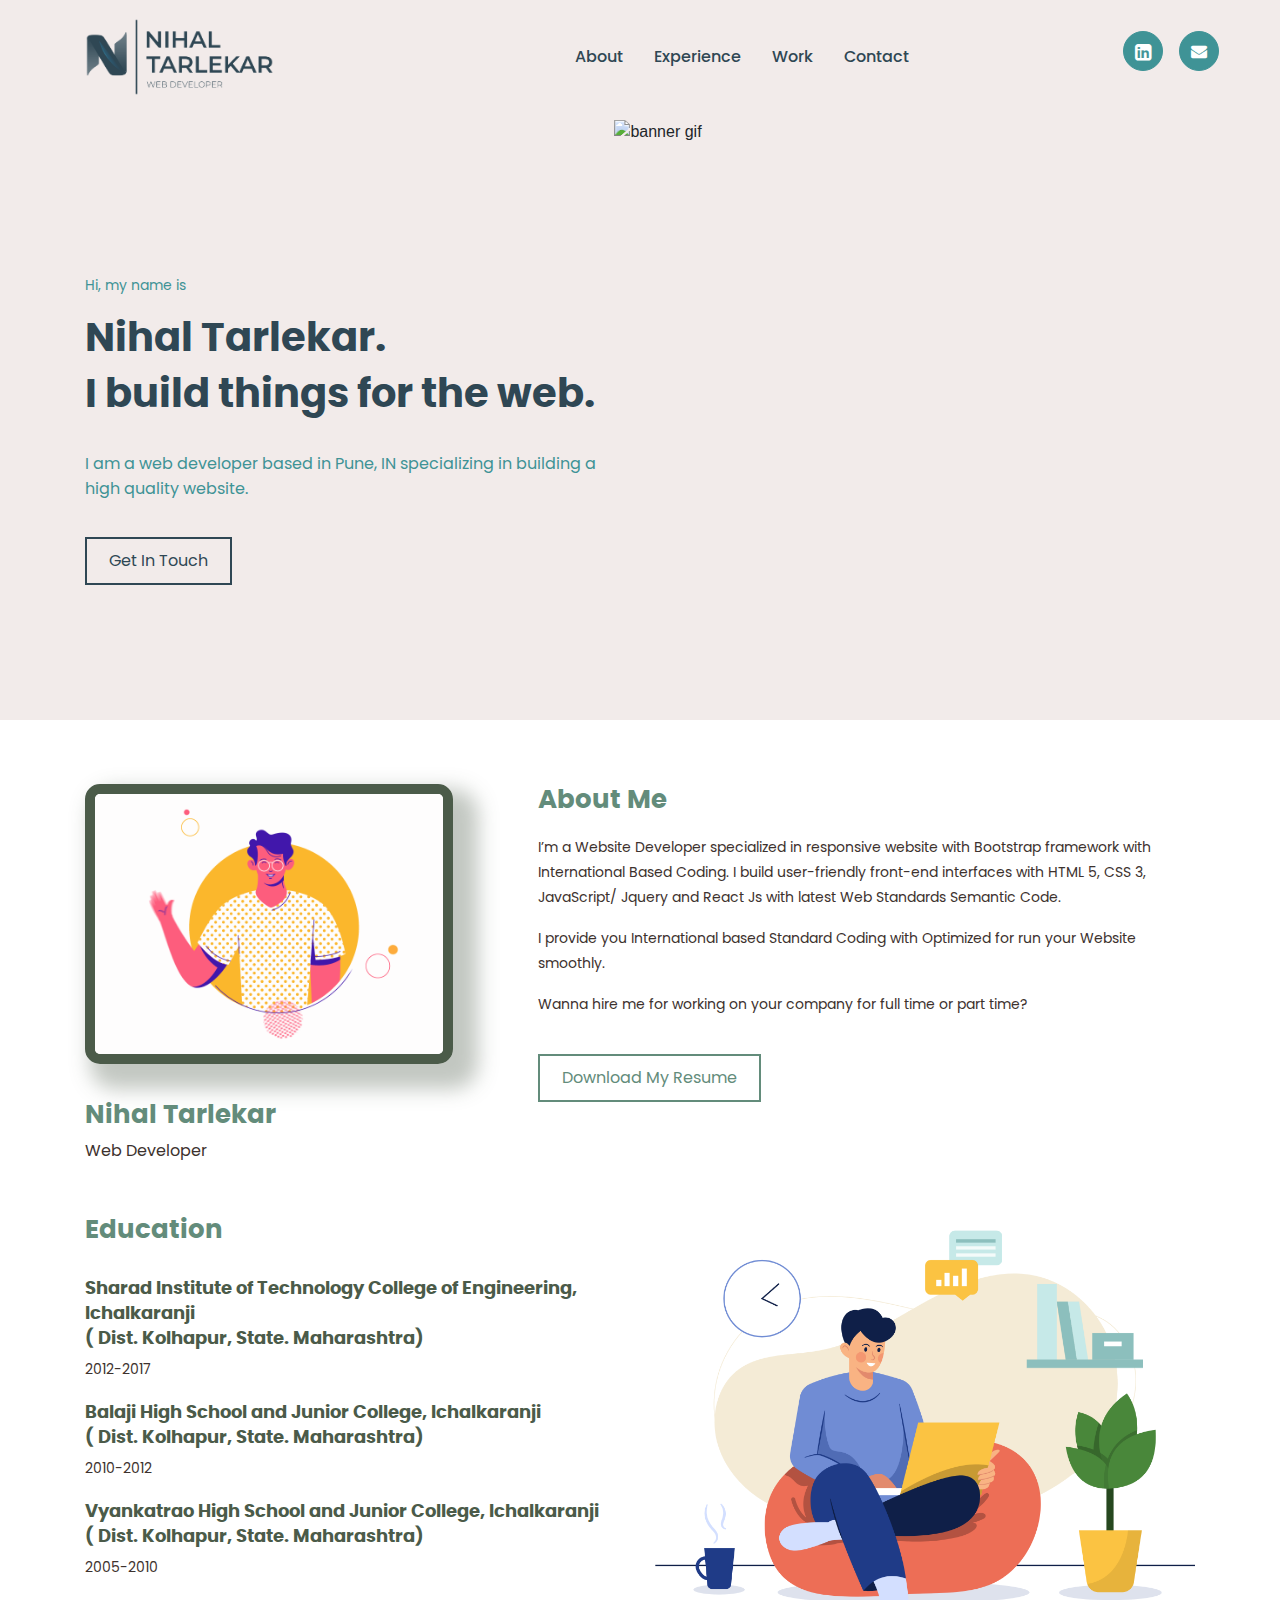
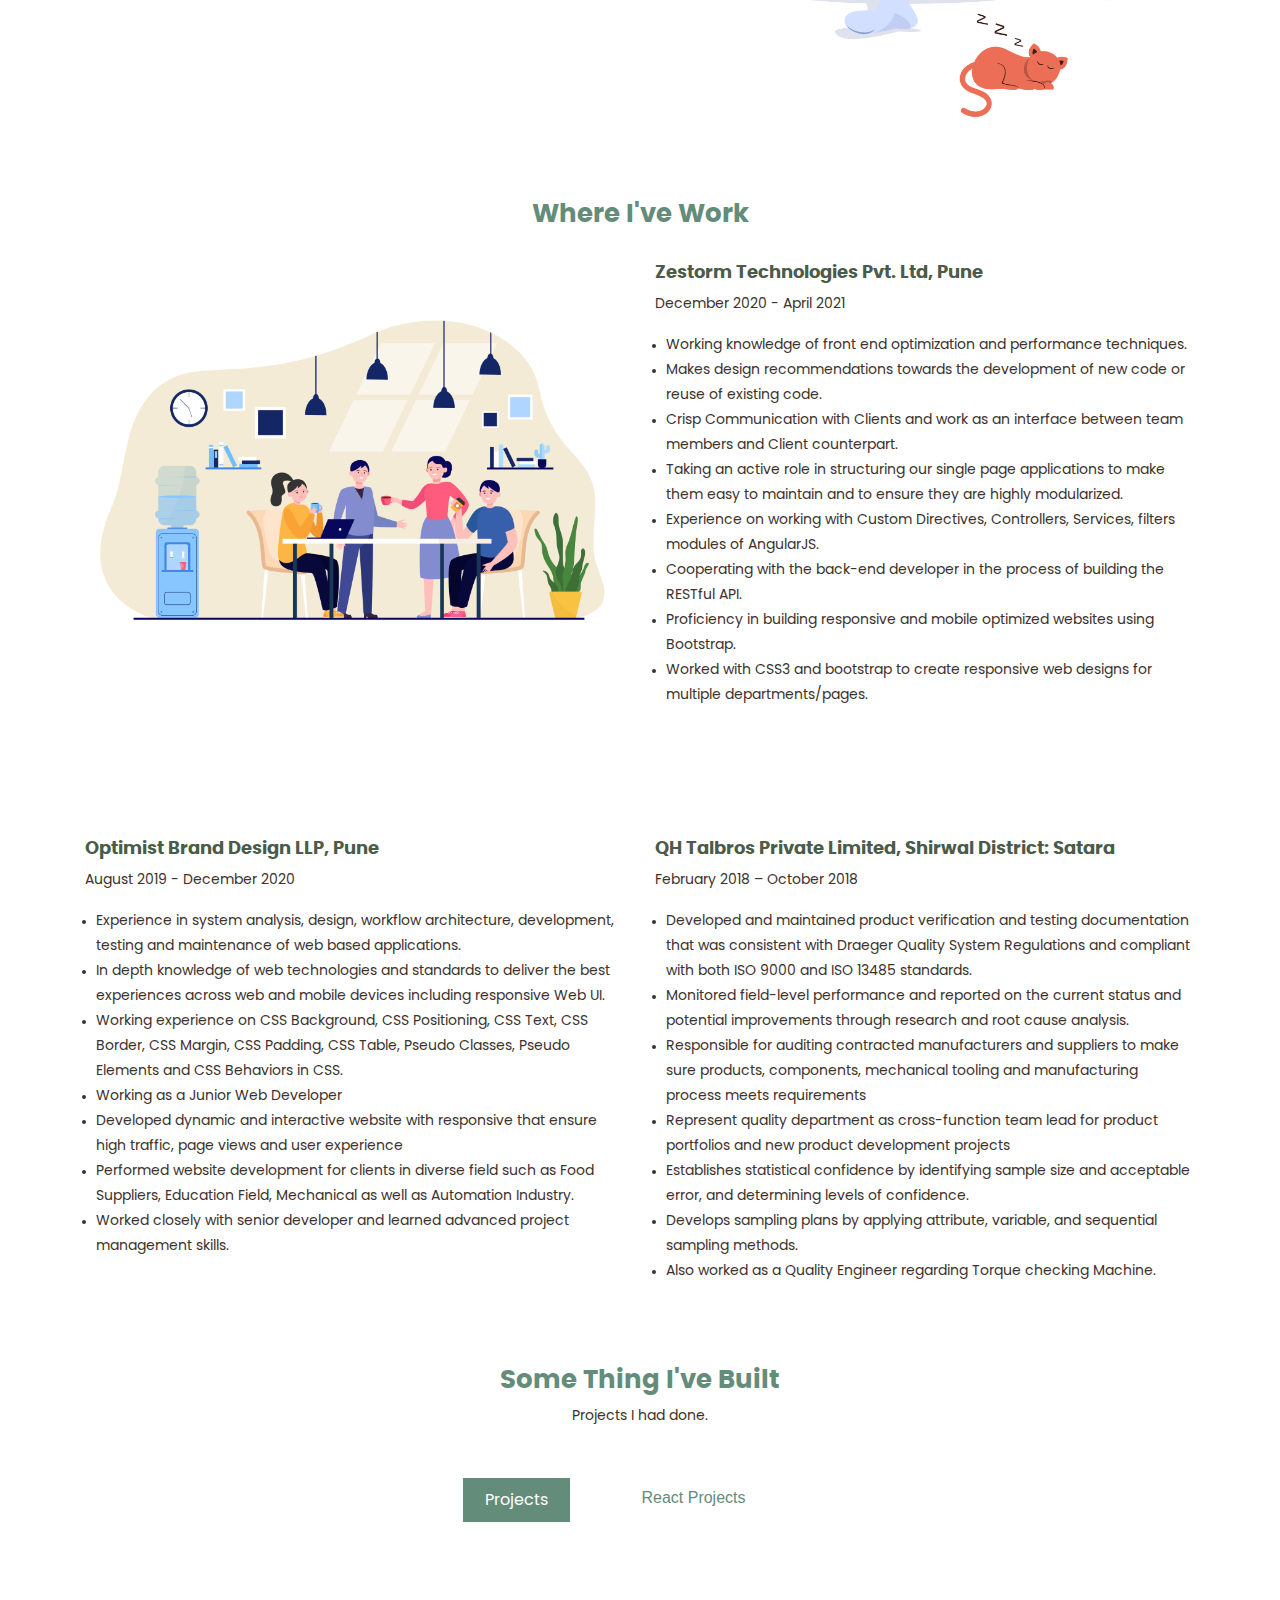
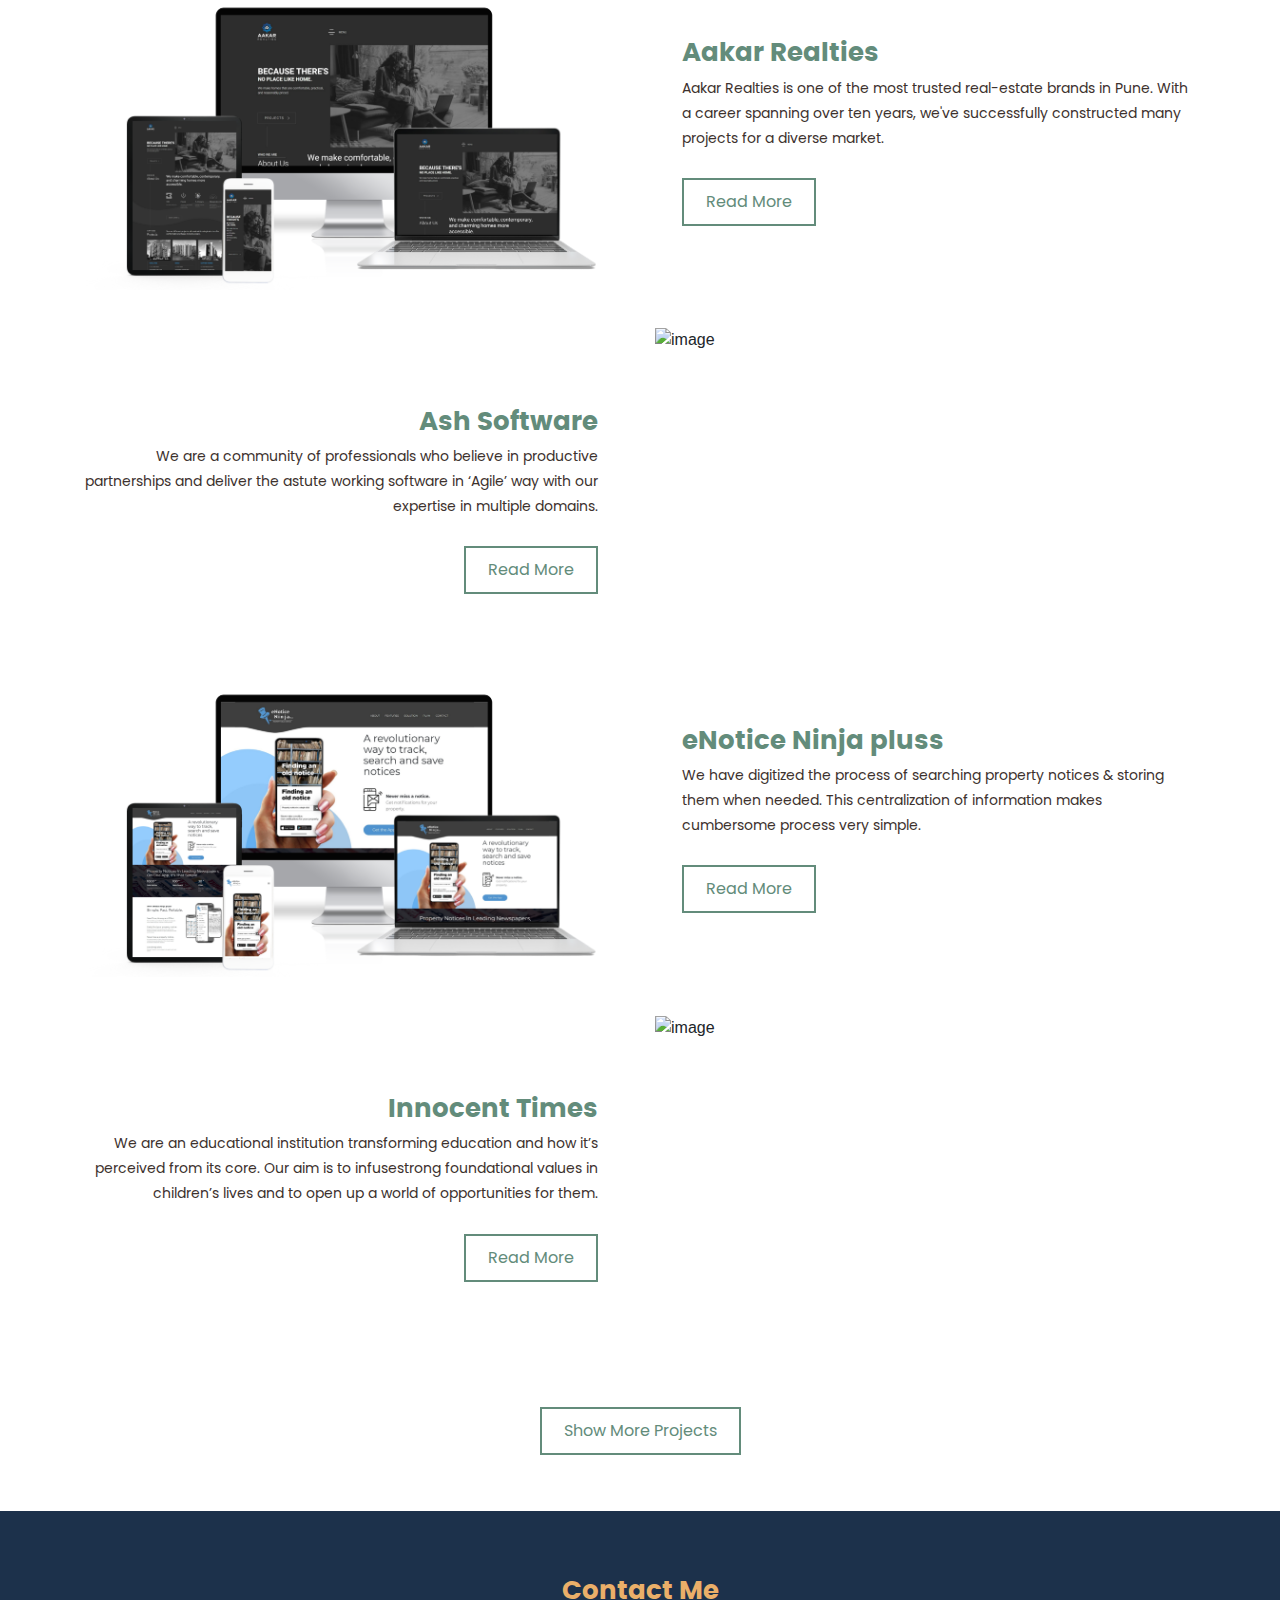
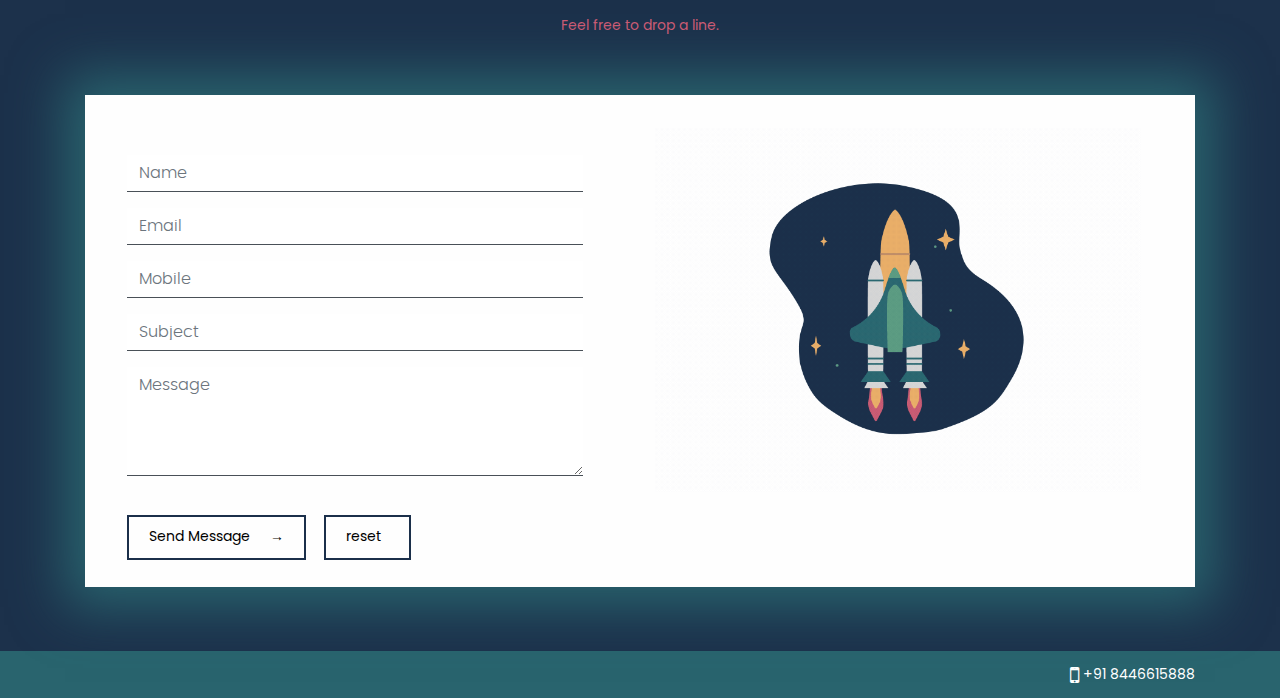
==== commit 76db4389: "commit" ====
--- a/index.html
+++ b/index.html
@@ -158,24 +158,21 @@
                             <div class="row">
                                 <div class="col-lg-12 col-md-12 col-sm-12 col-12">
                                     <div class="about-caption-1">
-                                        <h5>Sharad Institute of Technology
-                                            College of Engineering, Ichalkaranji <br>(
+                                        <h5>Sharad Institute of Technology College of Engineering, Ichalkaranji <br>(
                                             Dist. Kolhapur, State. Maharashtra)<h5>
                                                 <p>2012-2017</p>
                                     </div>
                                 </div>
                                 <div class="col-lg-12 col-md-12 col-sm-12 col-12">
                                     <div class="about-caption-1">
-                                        <h5>Balaji High School and Junior
-                                            College, Ichalkaranji <br>( Dist. Kolhapur,
+                                        <h5>Balaji High School and Junior College, Ichalkaranji <br>( Dist. Kolhapur,
                                             State. Maharashtra)</h5>
                                         <p>2010-2012</p>
                                     </div>
                                 </div>
                                 <div class="col-lg-12 col-md-12 col-sm-12 col-12">
                                     <div class="about-caption-1">
-                                        <h5>Vyankatrao High School and Junior
-                                            College, Ichalkaranji <br>( Dist.
+                                        <h5>Vyankatrao High School and Junior College, Ichalkaranji <br>( Dist.
                                             Kolhapur, State. Maharashtra)</h5>
                                         <p>2005-2010</p>
                                     </div>
@@ -337,61 +334,40 @@
                         <div class="work-row">
                             <div class="row">
                                 <div class="col-lg-6 col-md-6 col-sm-6 col-12">
-                                    <img src="images/bizzi-press.png" class="img-portfolio" alt="image">
-                                </div>
-                                <div class="col-lg-6 col-md-6 col-sm-6 col-12">
-                                    <div class="project-details">
-                                        <h2>Bizzi Press</h2>
-                                        <p>Our journey began in August 2017 with a credo to one amongst the many trusted
-                                            retail and SME lending solution specialists. Customisation and product
-                                            fitment in retail and SME lending solutions is
-                                            often marketed but rarely delivered. </p>
-                                        <a href="https://nihal-tarlekar.github.io/bizzi-press/" target="_blank"><button
-                                                class="read-more">Read
-                                                More</button></a>
-                                    </div>
-                                </div>
-                            </div>
-                        </div>
-                        <div class="work-row">
-                            <div class="row">
-                                <div class="col-lg-6 col-md-6 col-sm-6 col-12">
-                                    <div class="project-details-1">
+                                    <img src="images/enotice.png" class="img-portfolio" alt="image">
+                                </div>
+                                <div class="col-lg-6 col-md-6 col-sm-6 col-12">
+                                    <div class="project-details">
                                         <h2>eNotice Ninja pluss</h2>
                                         <p>We have digitized the process of searching property notices & storing them
                                             when
                                             needed. This centralization of information makes cumbersome process very
                                             simple.</p>
-                                        <div class="more">
-                                            <a href="https://www.enoticeninja.com/" target="_blank"><button
-                                                    class="read-more">Read
-                                                    More</button></a>
-                                        </div>
-                                    </div>
-                                </div>
-                                <div class="col-lg-6 col-md-6 col-sm-6 col-12">
-                                    <img src="images/enotice.png" class="img-portfolio" alt="image">
-                                </div>
-                            </div>
-                        </div>
-                        <div class="work-row">
-                            <div class="row">
-                                <div class="col-lg-6 col-md-6 col-sm-6 col-12">
-                                    <img src="images/innocent.png" class="img-portfolio" alt="image">
-                                </div>
-                                <div class="col-lg-6 col-md-6 col-sm-6 col-12">
-                                    <div class="project-details">
+                                        <a href="https://www.enoticeninja.com/" target="_blank"><button
+                                                class="read-more">Read
+                                                More</button></a>
+                                    </div>
+                                </div>
+                            </div>
+                        </div>
+                        <div class="work-row">
+                            <div class="row">
+                                <div class="col-lg-6 col-md-6 col-sm-6 col-12">
+                                    <div class="project-details-1">
                                         <h2>Innocent Times</h2>
                                         <p>We are an educational institution transforming education and how it’s
                                             perceived from
                                             its core. Our aim is to infusestrong foundational values in children’s lives
                                             and to
                                             open up a world of opportunities for them. </p>
-
-                                        <a href="http://www.innocenttimes.com/" target="_blank"><button
-                                                class="read-more-1">Read More</button></a>
-
-                                    </div>
+                                        <div class="more">
+                                            <a href="http://www.innocenttimes.com/" target="_blank"><button
+                                                    class="read-more-1">Read More</button></a>
+                                        </div>
+                                    </div>
+                                </div>
+                                <div class="col-lg-6 col-md-6 col-sm-6 col-12">
+                                    <img src="images/innocent.png" class="img-portfolio" alt="image">
                                 </div>
                             </div>
                         </div>
@@ -402,147 +378,140 @@
                     <div class="second-section" id="second-section">
                         <div class="row">
                             <div class="col-lg-6 col-md-6 col-sm-6 col-12">
-                                <div class="project-details-1">
+                                <img src="images/international.png" class="img-portfolio" alt="image">
+                            </div>
+                            <div class="col-lg-6 col-md-6 col-sm-6 col-12">
+                                <div class="project-details">
                                     <h2>International Aviation</h2>
                                     <p>International Aviation Academy is an Aviation, Retail and hospitality training
                                         centre
                                         based in New Delhi. Our head office is in Mahipalpur, New Delhi, India and we
                                         operate in
                                         two other states of India. </p>
-                                    <div class="more">
-                                        <a href="https://internationalaviation.in/" target="_blank"><button
-                                                class="read-more">Read
-                                                More</button></a>
-                                    </div>
-                                </div>
-                            </div>
-                            <div class="col-lg-6 col-md-6 col-sm-6 col-12">
-                                <img src="images/international.png" class="img-portfolio" alt="image">
-                            </div>
-                        </div>
-                        <div class="work-row">
-                            <div class="row">
-                                <div class="col-lg-6 col-md-6 col-sm-6 col-12">
-                                    <img src="images/messung.png" class="img-portfolio" alt="image">
-                                </div>
-                                <div class="col-lg-6 col-md-6 col-sm-6 col-12">
-                                    <div class="project-details">
+                                    <a href="https://internationalaviation.in/" target="_blank"><button
+                                            class="read-more">Read
+                                            More</button></a>
+                                </div>
+
+                            </div>
+                        </div>
+                        <div class="work-row">
+                            <div class="row">
+                                <div class="col-lg-6 col-md-6 col-sm-6 col-12">
+                                    <div class="project-details-1">
                                         <h2>Messung Smart</h2>
                                         <p>Messung automation solutions offer a broad range of services for niche
                                             markets. Our
                                             sophisticated solutions cover smarthome automation, office automation
                                             system, and
                                             hotel automation.</p>
-                                        <a href="https://messungsmart.com/" target="_blank"><button
-                                                class="read-more-1">Read
-                                                More</button></a>
-                                    </div>
-                                </div>
-
-                            </div>
-                        </div>
-                        <div class="work-row">
-                            <div class="row">
-                                <div class="col-lg-6 col-md-6 col-sm-6 col-12">
-                                    <div class="project-details-1">
+                                        <div class="more">
+                                            <a href="https://messungsmart.com/" target="_blank"><button
+                                                    class="read-more-1">Read
+                                                    More</button></a>
+                                        </div>
+                                    </div>
+                                </div>
+                                <div class="col-lg-6 col-md-6 col-sm-6 col-12">
+                                    <img src="images/messung.png" class="img-portfolio" alt="image">
+                                </div>
+                            </div>
+                        </div>
+                        <div class="work-row">
+                            <div class="row">
+                                <div class="col-lg-6 col-md-6 col-sm-6 col-12">
+                                    <img src="images/platinum.png" class="img-portfolio" alt="image">
+                                </div>
+                                <div class="col-lg-6 col-md-6 col-sm-6 col-12">
+                                    <div class="project-details">
                                         <h2>Platinum Groups</h2>
                                         <p>We build functional, contemporary spaces. We are a Pune based construction
                                             group on a mission to offer valuable spaces to its clients with thoughtful
                                             designs and meticulous planning. </p>
-                                        <div class="more">
-                                            <a href="https://platinumgroups.in/" target="_blank"><button
-                                                    class="read-more">Read More</button></a>
-                                        </div>
-                                    </div>
-                                </div>
-                                <div class="col-lg-6 col-md-6 col-sm-6 col-12">
-                                    <img src="images/platinum.png" class="img-portfolio" alt="image">
-                                </div>
-                            </div>
-                        </div>
-                        <div class="work-row">
-                            <div class="row">
-                                <div class="col-lg-6 col-md-6 col-sm-6 col-12">
-                                    <img src="images/platinum-glory.png" class="img-portfolio" alt="image">
-                                </div>
-                                <div class="col-lg-6 col-md-6 col-sm-6 col-12">
-                                    <div class="project-details">
+                                        <a href="https://platinumgroups.in/" target="_blank"><button
+                                                class="read-more">Read More</button></a>
+                                    </div>
+                                </div>
+                            </div>
+                        </div>
+                        <div class="work-row">
+                            <div class="row">
+                                <div class="col-lg-6 col-md-6 col-sm-6 col-12">
+                                    <div class="project-details-1">
                                         <h2>Platinum Glory</h2>
                                         <p>Life is but an experience, and that experience is influenced by our everyday
                                             interactions and the space we reside in. Make life a blissful experience
                                             with the comfort of a well-made home, a vibrant community, and a desirable
                                             location.</p>
-                                        <a href="https://platinumgroups.in/platinum-glory/platinum-glory.html"
-                                            target="_blank"><button class="read-more-1">Read More</button></a>
-                                    </div>
-                                </div>
-
-
-                            </div>
-                        </div>
-                        <div class="work-row">
-                            <div class="row">
-                                <div class="col-lg-6 col-md-6 col-sm-6 col-12">
-                                    <div class="project-details-1">
+                                        <div class="more">
+                                            <a href="https://platinumgroups.in/platinum-glory/platinum-glory.html"
+                                                target="_blank"><button class="read-more-1">Read More</button></a>
+                                        </div>
+                                    </div>
+                                </div>
+
+                                <div class="col-lg-6 col-md-6 col-sm-6 col-12">
+                                    <img src="images/platinum-glory.png" class="img-portfolio" alt="image">
+                                </div>
+                            </div>
+                        </div>
+                        <div class="work-row">
+                            <div class="row">
+                                <div class="col-lg-6 col-md-6 col-sm-6 col-12">
+                                    <img src="images/premier food supplies.png" class="img-portfolio" alt="image">
+                                </div>
+                                <div class="col-lg-6 col-md-6 col-sm-6 col-12">
+                                    <div class="project-details">
                                         <h2>Premier Food Supplies</h2>
                                         <p>Premier Food Supplies (PFS) is a leading grocery distributor with coverage
                                             across the
                                             Midwest and Southwest. We curatethe finest products for retailers &
                                             restaurants from
                                             across Asia. </p>
-                                        <div class="more">
-                                            <a href="https://nihal-tarlekar.github.io/premier_food_supplies/"
-                                                target="_blank"><button class="read-more">Read More</button></a>
-                                        </div>
-                                    </div>
-                                </div>
-                                <div class="col-lg-6 col-md-6 col-sm-6 col-12">
-                                    <img src="images/premier food supplies.png" class="img-portfolio" alt="image">
-                                </div>
-                            </div>
-                        </div>
-                        <div class="work-row">
-                            <div class="row">
-                                <div class="col-lg-6 col-md-6 col-sm-6 col-12">
-                                    <img src="images/raunaq.png" class="img-portfolio" alt="image">
-                                </div>
-                                <div class="col-lg-6 col-md-6 col-sm-6 col-12">
-                                    <div class="project-details">
+                                        <a href="https://nihal-tarlekar.github.io/premier_food_supplies/"
+                                            target="_blank"><button class="read-more">Read More</button></a>
+                                    </div>
+                                </div>
+                            </div>
+                        </div>
+                        <div class="work-row">
+                            <div class="row">
+                                <div class="col-lg-6 col-md-6 col-sm-6 col-12">
+                                    <div class="project-details-1">
                                         <h2>Raunaq Engineering</h2>
                                         <p>Our journey started in 1975 in Pune, Maharashtra. Since the inception, we are
                                             committed to manufacturing products thatmeet international standards. </p>
-                                        <a href="https://www.raunaqengineering.com/" target="_blank"><button
-                                                class="read-more-1">Read More</button></a>
-                                    </div>
-                                </div>
-
-
-                            </div>
-                        </div>
-                        <div class="work-row">
-                            <div class="row">
-                                <div class="col-lg-6 col-md-6 col-sm-6 col-12">
-                                    <div class="project-details-1">
+                                        <div class="more">
+                                            <a href="https://www.raunaqengineering.com/" target="_blank"><button
+                                                    class="read-more-1">Read More</button></a>
+                                        </div>
+                                    </div>
+                                </div>
+
+                                <div class="col-lg-6 col-md-6 col-sm-6 col-12">
+                                    <img src="images/raunaq.png" class="img-portfolio" alt="image">
+                                </div>
+                            </div>
+                        </div>
+                        <div class="work-row">
+                            <div class="row">
+                                <div class="col-lg-6 col-md-6 col-sm-6 col-12">
+                                    <img src="images/rekach.png" class="img-portfolio" alt="image">
+                                </div>
+                                <div class="col-lg-6 col-md-6 col-sm-6 col-12">
+                                    <div class="project-details">
                                         <h2>Rekach</h2>
                                         <p>Rekach is a lightweight foamed granule manufactured from post-consumer
                                             recycled
                                             glass. The Rekach granules are indigenously developed and made in India.</p>
-                                        <div class="more">
-                                            <a href="http://rekach.com/" target="_blank"><button class="read-more">Read
-                                                    More</button></a>
-                                        </div>
-                                    </div>
-                                </div>
-                                <div class="col-lg-6 col-md-6 col-sm-6 col-12">
-                                    <img src="images/rekach.png" class="img-portfolio" alt="image">
-                                </div>
-                            </div>
-                        </div>
-                        <div class="work-row">
-                            <div class="row">
-                                <div class="col-lg-6 col-md-6 col-sm-6 col-12">
-                                    <img src="images/sharda.png" class="img-portfolio" alt="image">
-                                </div>
+                                        <a href="http://rekach.com/" target="_blank"><button class="read-more">Read
+                                                More</button></a>
+                                    </div>
+                                </div>
+                            </div>
+                        </div>
+                        <div class="work-row">
+                            <div class="row">
                                 <div class="col-lg-6 col-md-6 col-sm-6 col-12">
                                     <div class="project-details">
                                         <h2>Sharda Infratech</h2>
@@ -556,13 +525,18 @@
                                                 More</button></a>
                                     </div>
                                 </div>
-
-                            </div>
-                        </div>
-                        <div class="work-row">
-                            <div class="row">
-                                <div class="col-lg-6 col-md-6 col-sm-6 col-12">
-                                    <div class="project-details-1">
+                                <div class="col-lg-6 col-md-6 col-sm-6 col-12">
+                                    <img src="images/sharda.png" class="img-portfolio" alt="image">
+                                </div>
+                            </div>
+                        </div>
+                        <div class="work-row">
+                            <div class="row">
+                                <div class="col-lg-6 col-md-6 col-sm-6 col-12">
+                                    <img src="images/step9.png" class="img-portfolio" alt="image">
+                                </div>
+                                <div class="col-lg-6 col-md-6 col-sm-6 col-12">
+                                    <div class="project-details">
                                         <h2>Step 9</h2>
                                         <p>We have worked in the service industry for the past 13 years, delivering
                                             delicious
@@ -572,22 +546,15 @@
                                             tediouschallenge they face—managing multiple contacts and vendors for
                                             specific
                                             tasks. </p>
-                                        <div class="more">
-                                            <a href="http://step9.co.in/" target="_blank"><button class="read-more">Read
-                                                    More</button></a>
-                                        </div>
-                                    </div>
-                                </div>
-                                <div class="col-lg-6 col-md-6 col-sm-6 col-12">
-                                    <img src="images/step9.png" class="img-portfolio" alt="image">
+
+                                        <a href="http://step9.co.in/" target="_blank"><button class="read-more">Read
+                                                More</button></a>
+                                    </div>
                                 </div>
                             </div>
                             </d iv>
                             <div class="work-row">
                                 <div class="row">
-                                    <div class="col-lg-6 col-md-6 col-sm-6 col-12">
-                                        <img src="images/swarsagar.png" class="img-portfolio" alt="image">
-                                    </div>
                                     <div class="col-lg-6 col-md-6 col-sm-6 col-12">
                                         <div class="project-details">
                                             <h2>Swarsagar Fest</h2>
@@ -601,7 +568,9 @@
                                                     More</button></a>
                                         </div>
                                     </div>
-
+                                    <div class="col-lg-6 col-md-6 col-sm-6 col-12">
+                                        <img src="images/swarsagar.png" class="img-portfolio" alt="image">
+                                    </div>
                                 </div>
                             </div>
                             <a href="#work"><button class="show-more" id="hide">Show Less</button></a>
@@ -725,28 +694,6 @@
                                         <div class="more">
                                             <a href="https://nihal-tarlekar.github.io/ash_software/"
                                                 target="_blank"><button class="read-more-1">Read More</button></a>
-                                        </div>
-                                    </div>
-                                </div>
-                            </div>
-                        </div>
-                        <div class="work-row">
-                            <div class="row">
-                                <div class="col-lg-6 col-md-6 col-sm-6 col-12">
-                                    <img src="images/bizzi-press.png" class="img-portfolio" alt="image">
-                                </div>
-                                <div class="col-lg-6 col-md-6 col-sm-6 col-12">
-                                    <div class="project-details">
-                                        <h2>Bizzi Press</h2>
-                                        <p>Our journey began in August 2017 with a credo to one amongst the many trusted
-                                            retail and SME lending solution specialists. Customisation and product
-                                            fitment in retail and SME lending solutions is often marketed but rarely
-                                            delivered.
-                                        </p>
-                                        <div class="more-1">
-                                            <a href="https://nihal-tarlekar.github.io/bizzi-press/"
-                                                target="_blank"><button class="read-more">Read
-                                                    More</button></a>
                                         </div>
                                     </div>
                                 </div>
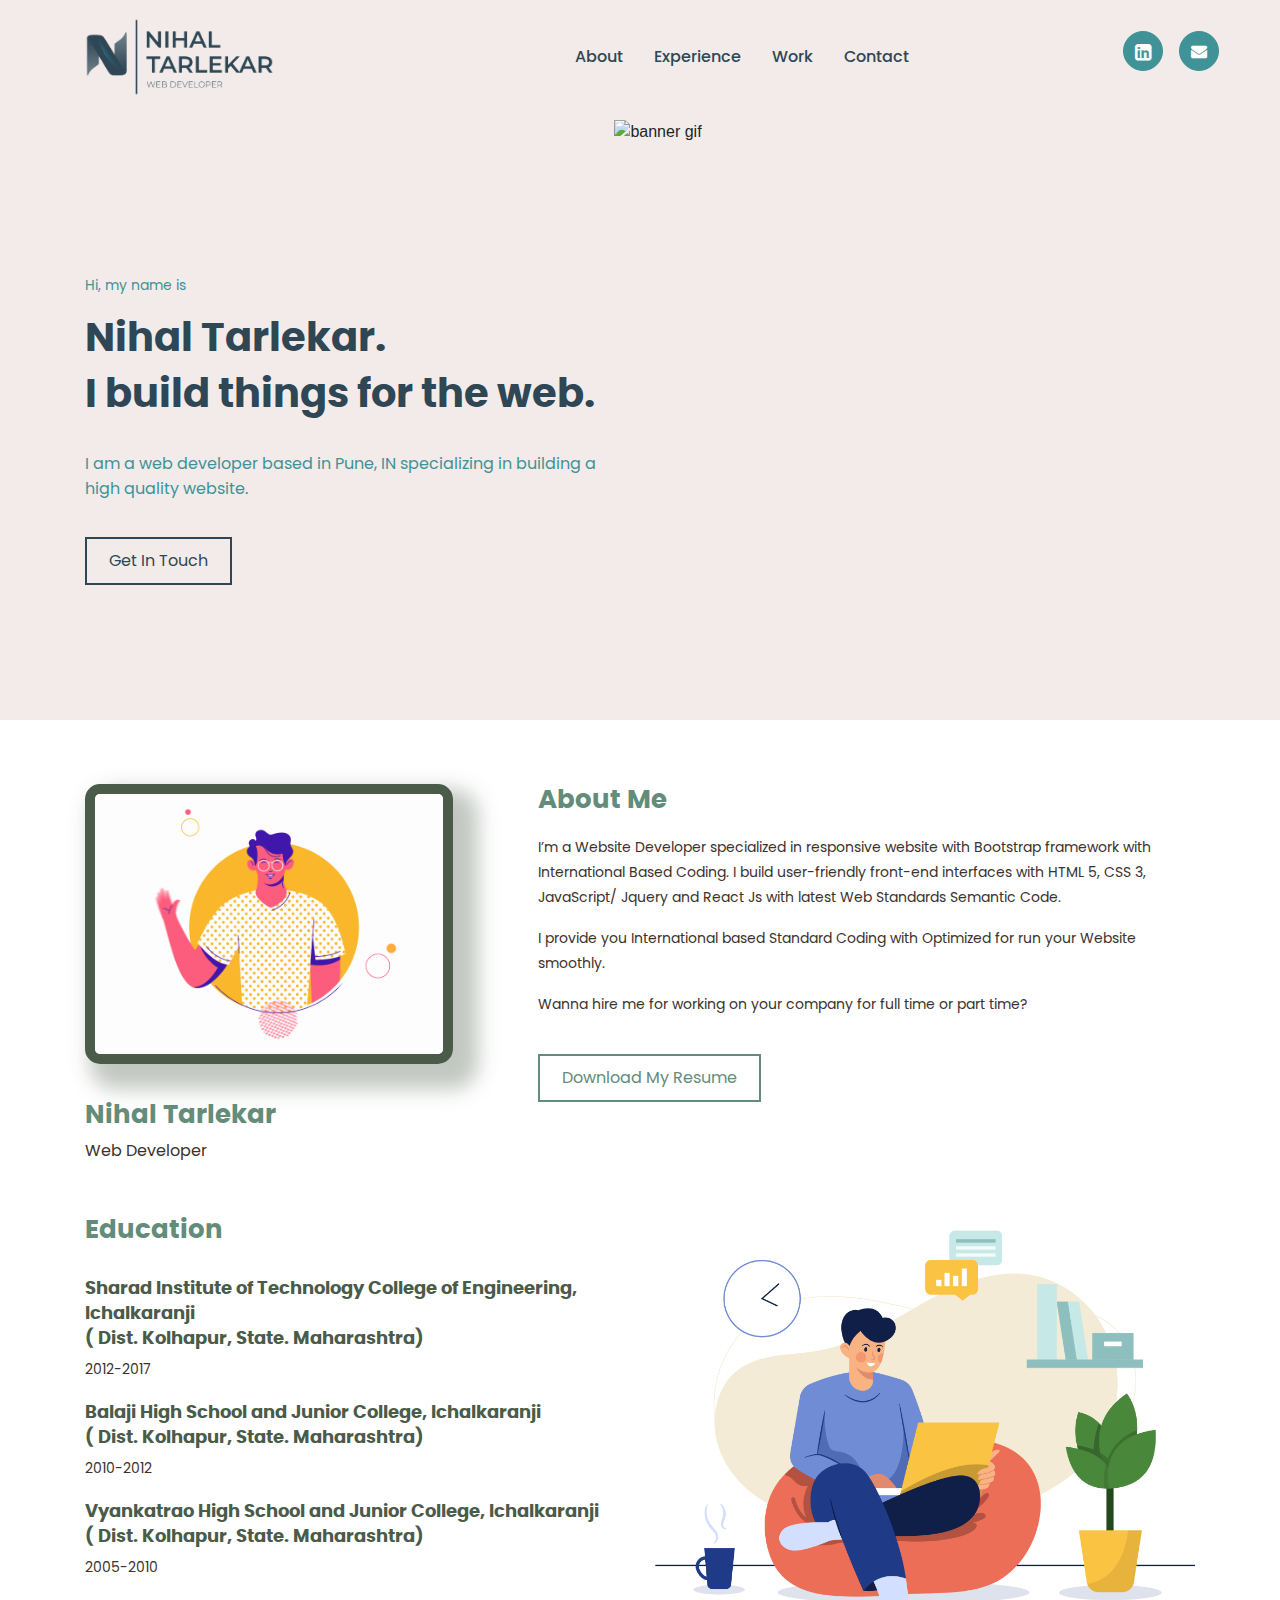
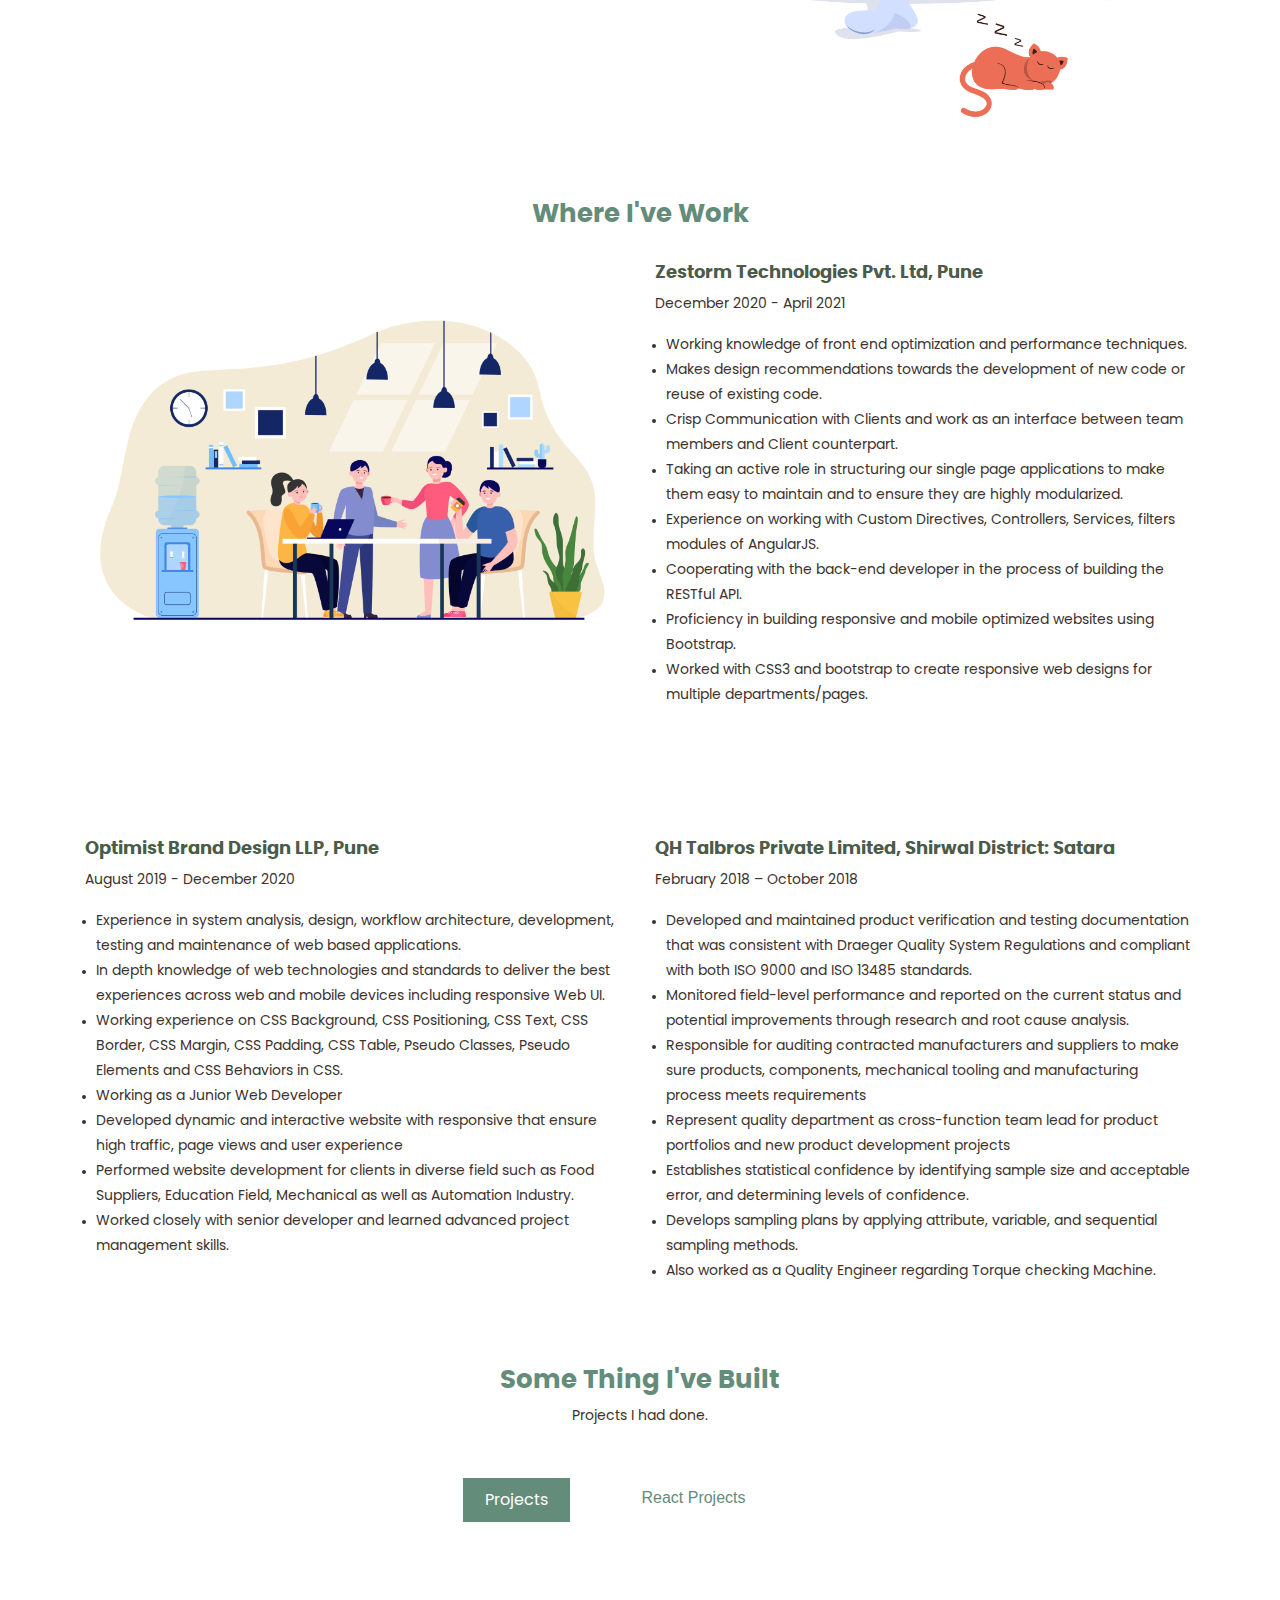
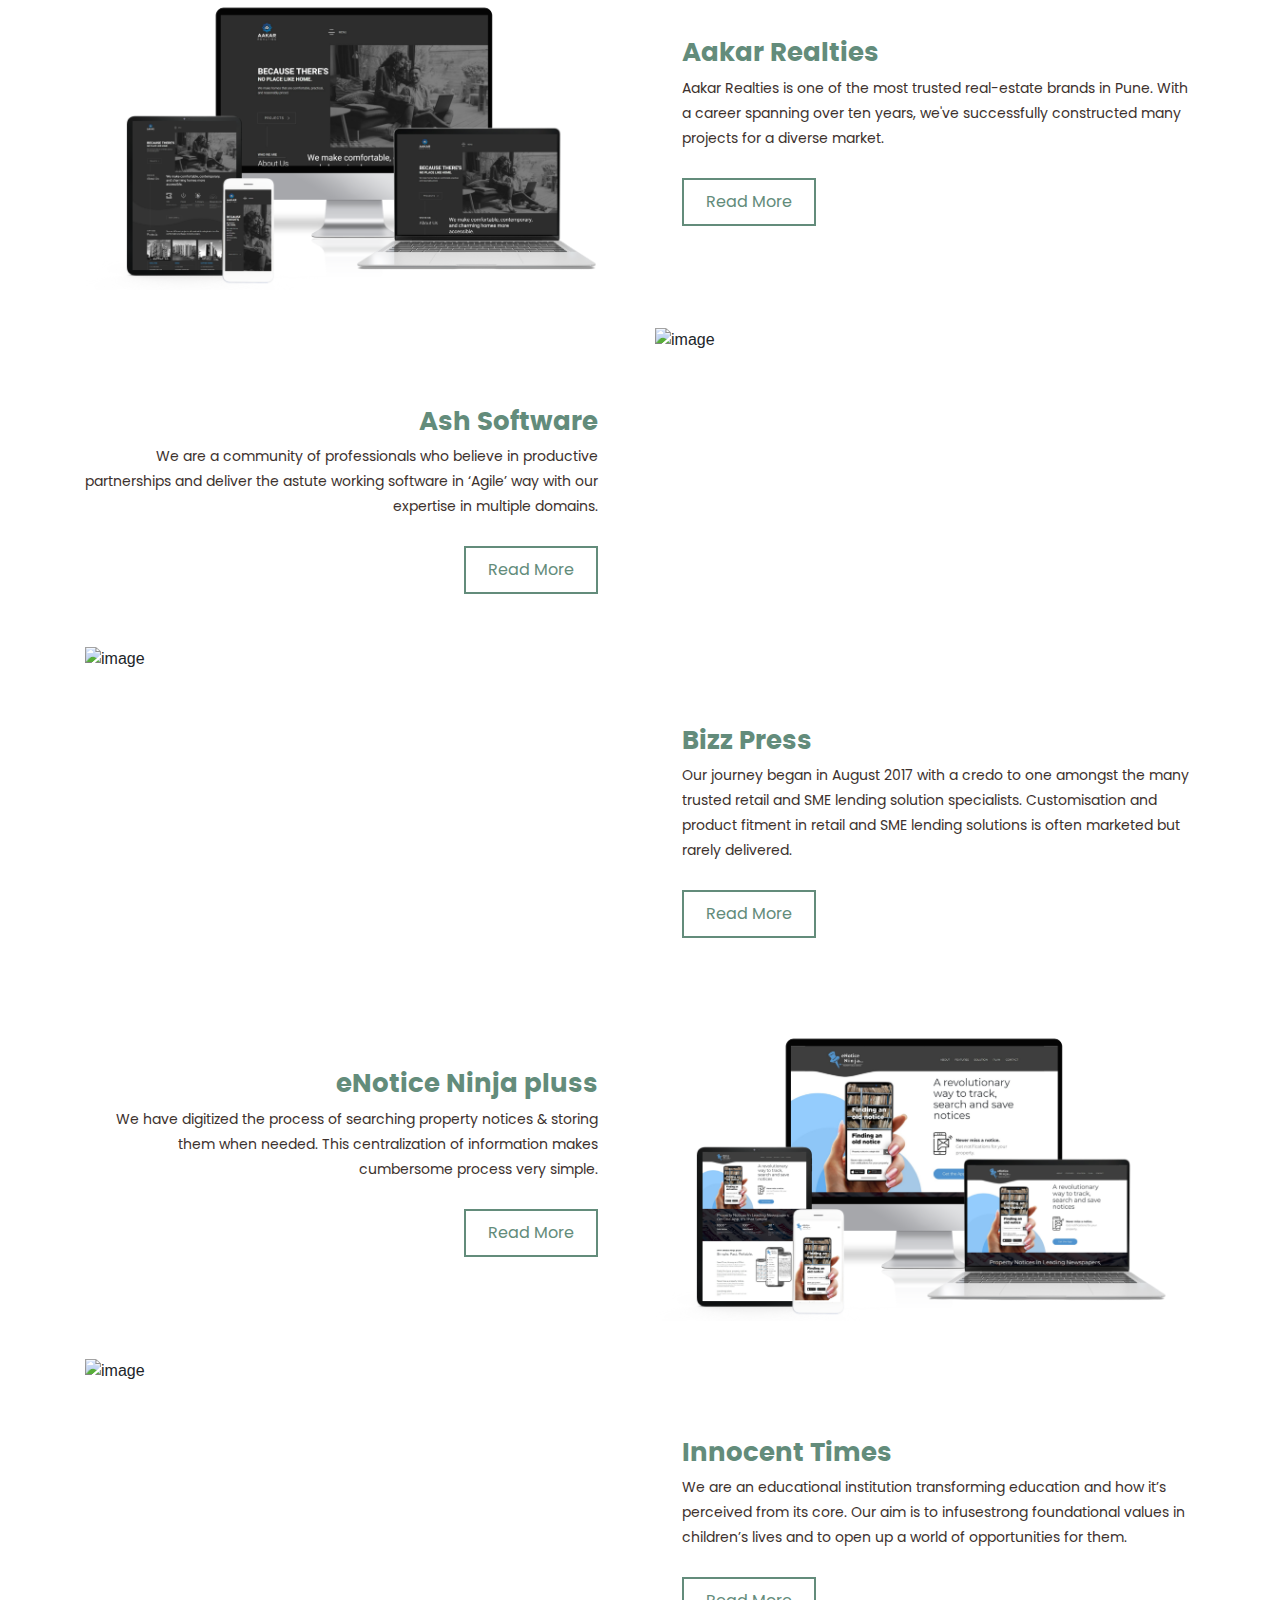
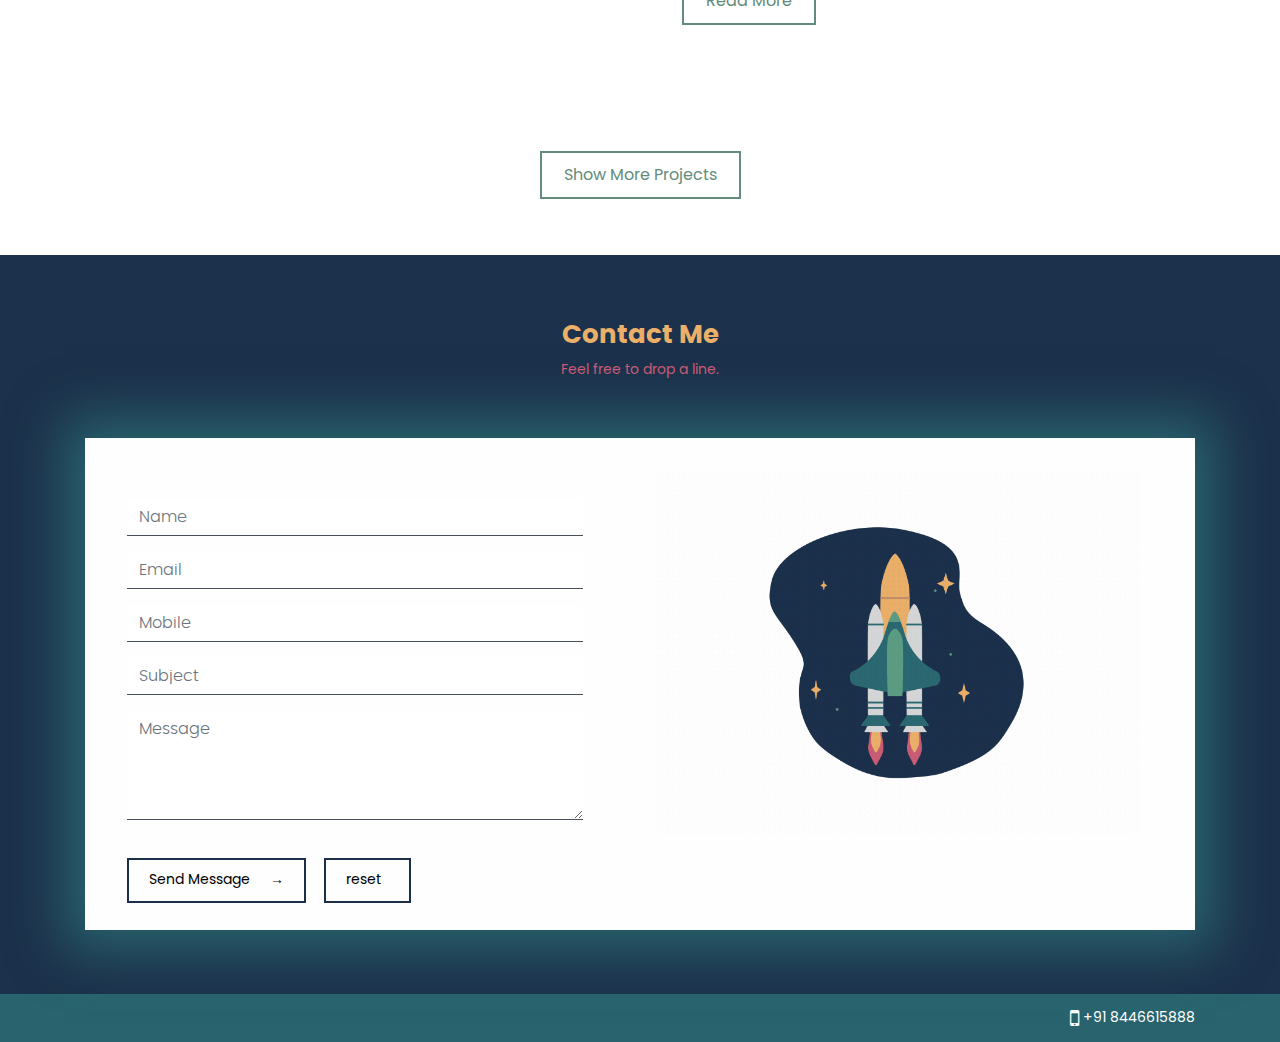
==== commit 129fe69a: "commit" ====
--- a/index.html
+++ b/index.html
@@ -334,40 +334,60 @@
                         <div class="work-row">
                             <div class="row">
                                 <div class="col-lg-6 col-md-6 col-sm-6 col-12">
-                                    <img src="images/enotice.png" class="img-portfolio" alt="image">
-                                </div>
-                                <div class="col-lg-6 col-md-6 col-sm-6 col-12">
-                                    <div class="project-details">
+                                    <img src="images/bizzi-press.png" class="img-portfolio" alt="image">
+                                </div>
+                                <div class="col-lg-6 col-md-6 col-sm-6 col-12">
+                                    <div class="project-details">
+                                        <h2>Bizz Press</h2>
+                                        <p>Our journey began in August 2017 with a credo to one amongst the many trusted
+                                            retail and SME lending solution specialists. Customisation and product
+                                            fitment in retail and SME lending solutions is often marketed but rarely
+                                            delivered.</p>
+                                        <a href="https://nihal-tarlekar.github.io/bizzi-press/" target="_blank"><button
+                                                class="read-more">Read
+                                                More</button></a>
+                                    </div>
+                                </div>
+                            </div>
+                        </div>
+                        <div class="work-row">
+                            <div class="row">
+                                <div class="col-lg-6 col-md-6 col-sm-6 col-12">
+                                    <div class="project-details-1">
                                         <h2>eNotice Ninja pluss</h2>
                                         <p>We have digitized the process of searching property notices & storing them
                                             when
                                             needed. This centralization of information makes cumbersome process very
                                             simple.</p>
-                                        <a href="https://www.enoticeninja.com/" target="_blank"><button
-                                                class="read-more">Read
-                                                More</button></a>
-                                    </div>
-                                </div>
-                            </div>
-                        </div>
-                        <div class="work-row">
-                            <div class="row">
-                                <div class="col-lg-6 col-md-6 col-sm-6 col-12">
-                                    <div class="project-details-1">
+                                        <div class="more">
+                                            <a href="https://www.enoticeninja.com/" target="_blank"><button
+                                                    class="read-more">Read
+                                                    More</button></a>
+                                        </div>
+                                    </div>
+                                </div>
+                                <div class="col-lg-6 col-md-6 col-sm-6 col-12">
+                                    <img src="images/enotice.png" class="img-portfolio" alt="image">
+                                </div>
+                            </div>
+                        </div>
+                        <div class="work-row">
+                            <div class="row">
+                                <div class="col-lg-6 col-md-6 col-sm-6 col-12">
+                                    <img src="images/innocent.png" class="img-portfolio" alt="image">
+                                </div>
+                                <div class="col-lg-6 col-md-6 col-sm-6 col-12">
+                                    <div class="project-details">
                                         <h2>Innocent Times</h2>
                                         <p>We are an educational institution transforming education and how it’s
                                             perceived from
                                             its core. Our aim is to infusestrong foundational values in children’s lives
                                             and to
                                             open up a world of opportunities for them. </p>
-                                        <div class="more">
-                                            <a href="http://www.innocenttimes.com/" target="_blank"><button
-                                                    class="read-more-1">Read More</button></a>
-                                        </div>
-                                    </div>
-                                </div>
-                                <div class="col-lg-6 col-md-6 col-sm-6 col-12">
-                                    <img src="images/innocent.png" class="img-portfolio" alt="image">
+
+                                        <a href="http://www.innocenttimes.com/" target="_blank"><button
+                                                class="read-more-1">Read More</button></a>
+                                    </div>
                                 </div>
                             </div>
                         </div>
@@ -378,140 +398,144 @@
                     <div class="second-section" id="second-section">
                         <div class="row">
                             <div class="col-lg-6 col-md-6 col-sm-6 col-12">
-                                <img src="images/international.png" class="img-portfolio" alt="image">
-                            </div>
-                            <div class="col-lg-6 col-md-6 col-sm-6 col-12">
-                                <div class="project-details">
+                                <div class="project-details-1">
                                     <h2>International Aviation</h2>
                                     <p>International Aviation Academy is an Aviation, Retail and hospitality training
                                         centre
                                         based in New Delhi. Our head office is in Mahipalpur, New Delhi, India and we
                                         operate in
                                         two other states of India. </p>
-                                    <a href="https://internationalaviation.in/" target="_blank"><button
-                                            class="read-more">Read
-                                            More</button></a>
-                                </div>
-
-                            </div>
-                        </div>
-                        <div class="work-row">
-                            <div class="row">
-                                <div class="col-lg-6 col-md-6 col-sm-6 col-12">
-                                    <div class="project-details-1">
+                                    <div class="more">
+                                        <a href="https://internationalaviation.in/" target="_blank"><button
+                                                class="read-more">Read
+                                                More</button></a>
+                                    </div>
+                                </div>
+                            </div>
+                            <div class="col-lg-6 col-md-6 col-sm-6 col-12">
+                                <img src="images/international.png" class="img-portfolio" alt="image">
+                            </div>
+                        </div>
+                        <div class="work-row">
+                            <div class="row">
+                                <div class="col-lg-6 col-md-6 col-sm-6 col-12">
+                                    <img src="images/messung.png" class="img-portfolio" alt="image">
+                                </div>
+                                <div class="col-lg-6 col-md-6 col-sm-6 col-12">
+                                    <div class="project-details">
                                         <h2>Messung Smart</h2>
                                         <p>Messung automation solutions offer a broad range of services for niche
                                             markets. Our
                                             sophisticated solutions cover smarthome automation, office automation
                                             system, and
                                             hotel automation.</p>
-                                        <div class="more">
-                                            <a href="https://messungsmart.com/" target="_blank"><button
-                                                    class="read-more-1">Read
-                                                    More</button></a>
-                                        </div>
-                                    </div>
-                                </div>
-                                <div class="col-lg-6 col-md-6 col-sm-6 col-12">
-                                    <img src="images/messung.png" class="img-portfolio" alt="image">
-                                </div>
-                            </div>
-                        </div>
-                        <div class="work-row">
-                            <div class="row">
-                                <div class="col-lg-6 col-md-6 col-sm-6 col-12">
-                                    <img src="images/platinum.png" class="img-portfolio" alt="image">
-                                </div>
-                                <div class="col-lg-6 col-md-6 col-sm-6 col-12">
-                                    <div class="project-details">
+                                        <a href="https://messungsmart.com/" target="_blank"><button
+                                                class="read-more-1">Read
+                                                More</button></a>
+                                    </div>
+                                </div>
+                            </div>
+                        </div>
+                        <div class="work-row">
+                            <div class="row">
+                                <div class="col-lg-6 col-md-6 col-sm-6 col-12">
+                                    <div class="project-details-1">
                                         <h2>Platinum Groups</h2>
                                         <p>We build functional, contemporary spaces. We are a Pune based construction
                                             group on a mission to offer valuable spaces to its clients with thoughtful
                                             designs and meticulous planning. </p>
-                                        <a href="https://platinumgroups.in/" target="_blank"><button
-                                                class="read-more">Read More</button></a>
-                                    </div>
-                                </div>
-                            </div>
-                        </div>
-                        <div class="work-row">
-                            <div class="row">
-                                <div class="col-lg-6 col-md-6 col-sm-6 col-12">
-                                    <div class="project-details-1">
+                                        <div class="more">
+                                            <a href="https://platinumgroups.in/" target="_blank"><button
+                                                    class="read-more">Read More</button></a>
+                                        </div>
+                                    </div>
+                                </div>
+                                <div class="col-lg-6 col-md-6 col-sm-6 col-12">
+                                    <img src="images/platinum.png" class="img-portfolio" alt="image">
+                                </div>
+                            </div>
+                        </div>
+                        <div class="work-row">
+                            <div class="row">
+                                <div class="col-lg-6 col-md-6 col-sm-6 col-12">
+                                    <img src="images/platinum-glory.png" class="img-portfolio" alt="image">
+                                </div>
+                                <div class="col-lg-6 col-md-6 col-sm-6 col-12">
+                                    <div class="project-details">
                                         <h2>Platinum Glory</h2>
                                         <p>Life is but an experience, and that experience is influenced by our everyday
                                             interactions and the space we reside in. Make life a blissful experience
                                             with the comfort of a well-made home, a vibrant community, and a desirable
                                             location.</p>
-                                        <div class="more">
-                                            <a href="https://platinumgroups.in/platinum-glory/platinum-glory.html"
-                                                target="_blank"><button class="read-more-1">Read More</button></a>
-                                        </div>
-                                    </div>
-                                </div>
-
-                                <div class="col-lg-6 col-md-6 col-sm-6 col-12">
-                                    <img src="images/platinum-glory.png" class="img-portfolio" alt="image">
-                                </div>
-                            </div>
-                        </div>
-                        <div class="work-row">
-                            <div class="row">
-                                <div class="col-lg-6 col-md-6 col-sm-6 col-12">
-                                    <img src="images/premier food supplies.png" class="img-portfolio" alt="image">
-                                </div>
-                                <div class="col-lg-6 col-md-6 col-sm-6 col-12">
-                                    <div class="project-details">
+                                        <a href="https://platinumgroups.in/platinum-glory/platinum-glory.html"
+                                            target="_blank"><button class="read-more-1">Read More</button></a>
+                                    </div>
+                                </div>
+                            </div>
+                        </div>
+                        <div class="work-row">
+                            <div class="row">
+                                <div class="col-lg-6 col-md-6 col-sm-6 col-12">
+                                    <div class="project-details-1">
                                         <h2>Premier Food Supplies</h2>
                                         <p>Premier Food Supplies (PFS) is a leading grocery distributor with coverage
                                             across the
                                             Midwest and Southwest. We curatethe finest products for retailers &
                                             restaurants from
                                             across Asia. </p>
-                                        <a href="https://nihal-tarlekar.github.io/premier_food_supplies/"
-                                            target="_blank"><button class="read-more">Read More</button></a>
-                                    </div>
-                                </div>
-                            </div>
-                        </div>
-                        <div class="work-row">
-                            <div class="row">
-                                <div class="col-lg-6 col-md-6 col-sm-6 col-12">
-                                    <div class="project-details-1">
+                                        <div class="more">
+                                            <a href="https://nihal-tarlekar.github.io/premier_food_supplies/"
+                                                target="_blank"><button class="read-more">Read More</button></a>
+                                        </div>
+                                    </div>
+                                </div>
+                                <div class="col-lg-6 col-md-6 col-sm-6 col-12">
+                                    <img src="images/premier food supplies.png" class="img-portfolio" alt="image">
+                                </div>
+                            </div>
+                        </div>
+                        <div class="work-row">
+                            <div class="row">
+                                <div class="col-lg-6 col-md-6 col-sm-6 col-12">
+                                    <img src="images/raunaq.png" class="img-portfolio" alt="image">
+                                </div>
+                                <div class="col-lg-6 col-md-6 col-sm-6 col-12">
+                                    <div class="project-details">
                                         <h2>Raunaq Engineering</h2>
                                         <p>Our journey started in 1975 in Pune, Maharashtra. Since the inception, we are
                                             committed to manufacturing products thatmeet international standards. </p>
-                                        <div class="more">
-                                            <a href="https://www.raunaqengineering.com/" target="_blank"><button
-                                                    class="read-more-1">Read More</button></a>
-                                        </div>
-                                    </div>
-                                </div>
-
-                                <div class="col-lg-6 col-md-6 col-sm-6 col-12">
-                                    <img src="images/raunaq.png" class="img-portfolio" alt="image">
-                                </div>
-                            </div>
-                        </div>
-                        <div class="work-row">
-                            <div class="row">
-                                <div class="col-lg-6 col-md-6 col-sm-6 col-12">
-                                    <img src="images/rekach.png" class="img-portfolio" alt="image">
-                                </div>
-                                <div class="col-lg-6 col-md-6 col-sm-6 col-12">
-                                    <div class="project-details">
+
+                                        <a href="https://www.raunaqengineering.com/" target="_blank"><button
+                                                class="read-more-1">Read More</button></a>
+
+                                    </div>
+                                </div>
+                            </div>
+                        </div>
+                        <div class="work-row">
+                            <div class="row">
+                                <div class="col-lg-6 col-md-6 col-sm-6 col-12">
+                                    <div class="project-details-1">
                                         <h2>Rekach</h2>
                                         <p>Rekach is a lightweight foamed granule manufactured from post-consumer
                                             recycled
                                             glass. The Rekach granules are indigenously developed and made in India.</p>
-                                        <a href="http://rekach.com/" target="_blank"><button class="read-more">Read
-                                                More</button></a>
-                                    </div>
-                                </div>
-                            </div>
-                        </div>
-                        <div class="work-row">
-                            <div class="row">
+                                        <div class="more">
+                                            <a href="http://rekach.com/" target="_blank"><button class="read-more">Read
+                                                    More</button></a>
+                                        </div>
+                                    </div>
+                                </div>
+                                <div class="col-lg-6 col-md-6 col-sm-6 col-12">
+                                    <img src="images/rekach.png" class="img-portfolio" alt="image">
+                                </div>
+                            </div>
+                        </div>
+                        <div class="work-row">
+                            <div class="row">
+                                <div class="col-lg-6 col-md-6 col-sm-6 col-12">
+                                    <img src="images/sharda.png" class="img-portfolio" alt="image">
+                                </div>
                                 <div class="col-lg-6 col-md-6 col-sm-6 col-12">
                                     <div class="project-details">
                                         <h2>Sharda Infratech</h2>
@@ -525,18 +549,12 @@
                                                 More</button></a>
                                     </div>
                                 </div>
-                                <div class="col-lg-6 col-md-6 col-sm-6 col-12">
-                                    <img src="images/sharda.png" class="img-portfolio" alt="image">
-                                </div>
-                            </div>
-                        </div>
-                        <div class="work-row">
-                            <div class="row">
-                                <div class="col-lg-6 col-md-6 col-sm-6 col-12">
-                                    <img src="images/step9.png" class="img-portfolio" alt="image">
-                                </div>
-                                <div class="col-lg-6 col-md-6 col-sm-6 col-12">
-                                    <div class="project-details">
+                            </div>
+                        </div>
+                        <div class="work-row">
+                            <div class="row">
+                                <div class="col-lg-6 col-md-6 col-sm-6 col-12">
+                                    <div class="project-details-1">
                                         <h2>Step 9</h2>
                                         <p>We have worked in the service industry for the past 13 years, delivering
                                             delicious
@@ -546,15 +564,23 @@
                                             tediouschallenge they face—managing multiple contacts and vendors for
                                             specific
                                             tasks. </p>
-
-                                        <a href="http://step9.co.in/" target="_blank"><button class="read-more">Read
-                                                More</button></a>
-                                    </div>
+                                        <div class="more">
+                                            <a href="https://nihal-tarlekar.github.io/step_9/" target="_blank"><button
+                                                    class="read-more">Read
+                                                    More</button></a>
+                                        </div>
+                                    </div>
+                                </div>
+                                <div class="col-lg-6 col-md-6 col-sm-6 col-12">
+                                    <img src="images/step9.png" class="img-portfolio" alt="image">
                                 </div>
                             </div>
                             </d iv>
                             <div class="work-row">
                                 <div class="row">
+                                    <div class="col-lg-6 col-md-6 col-sm-6 col-12">
+                                        <img src="images/swarsagar.png" class="img-portfolio" alt="image">
+                                    </div>
                                     <div class="col-lg-6 col-md-6 col-sm-6 col-12">
                                         <div class="project-details">
                                             <h2>Swarsagar Fest</h2>
@@ -567,9 +593,6 @@
                                                     class="read-more">Read
                                                     More</button></a>
                                         </div>
-                                    </div>
-                                    <div class="col-lg-6 col-md-6 col-sm-6 col-12">
-                                        <img src="images/swarsagar.png" class="img-portfolio" alt="image">
                                     </div>
                                 </div>
                             </div>
@@ -702,6 +725,28 @@
                         <div class="work-row">
                             <div class="row">
                                 <div class="col-lg-6 col-md-6 col-sm-6 col-12">
+                                    <img src="images/bizzi-press.png" class="img-portfolio" alt="image">
+                                </div>
+                                <div class="col-lg-6 col-md-6 col-sm-6 col-12">
+                                    <div class="project-details">
+                                        <h2>Bizzi Press</h2>
+                                        <p>WOur journey began in August 2017 with a credo to one amongst the many
+                                            trusted retail and SME lending solution specialists. Customisation and
+                                            product fitment in retail and SME lending solutions is often marketed but
+                                            rarely delivered.
+                                        </p>
+                                        <div class="more-1">
+                                            <a href="https://nihal-tarlekar.github.io/bizzi-press/"
+                                                target="_blank"><button class="read-more">Read
+                                                    More</button></a>
+                                        </div>
+                                    </div>
+                                </div>
+                            </div>
+                        </div>
+                        <div class="work-row">
+                            <div class="row">
+                                <div class="col-lg-6 col-md-6 col-sm-6 col-12">
                                     <img src="images/enotice.png" class="img-portfolio" alt="image">
                                 </div>
                                 <div class="col-lg-6 col-md-6 col-sm-6 col-12">
@@ -937,7 +982,7 @@
                                             specific
                                             tasks. </p>
                                         <div class="more">
-                                            <a href="http://step9.co.in/" target="_blank"><button
+                                            <a href="https://nihal-tarlekar.github.io/step_9/" target="_blank"><button
                                                     class="read-more-1">Read
                                                     More</button></a>
                                         </div>
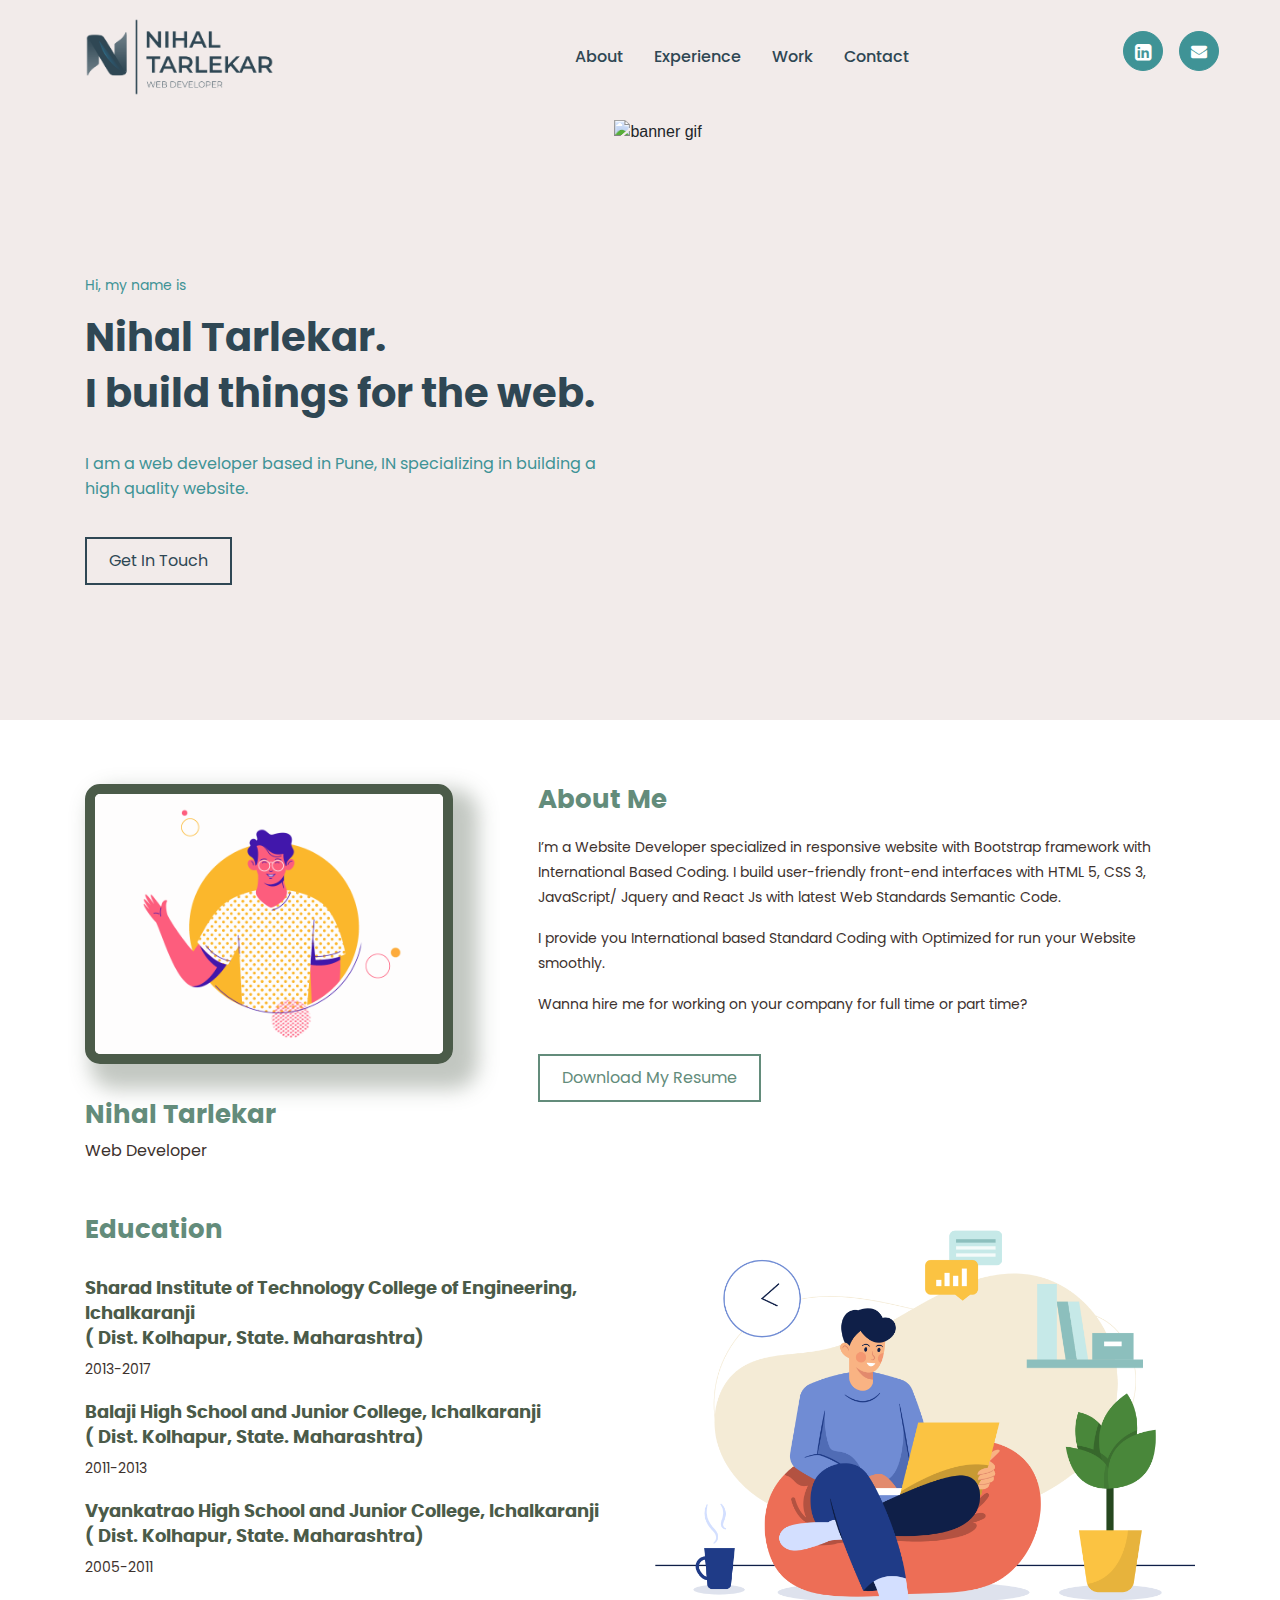
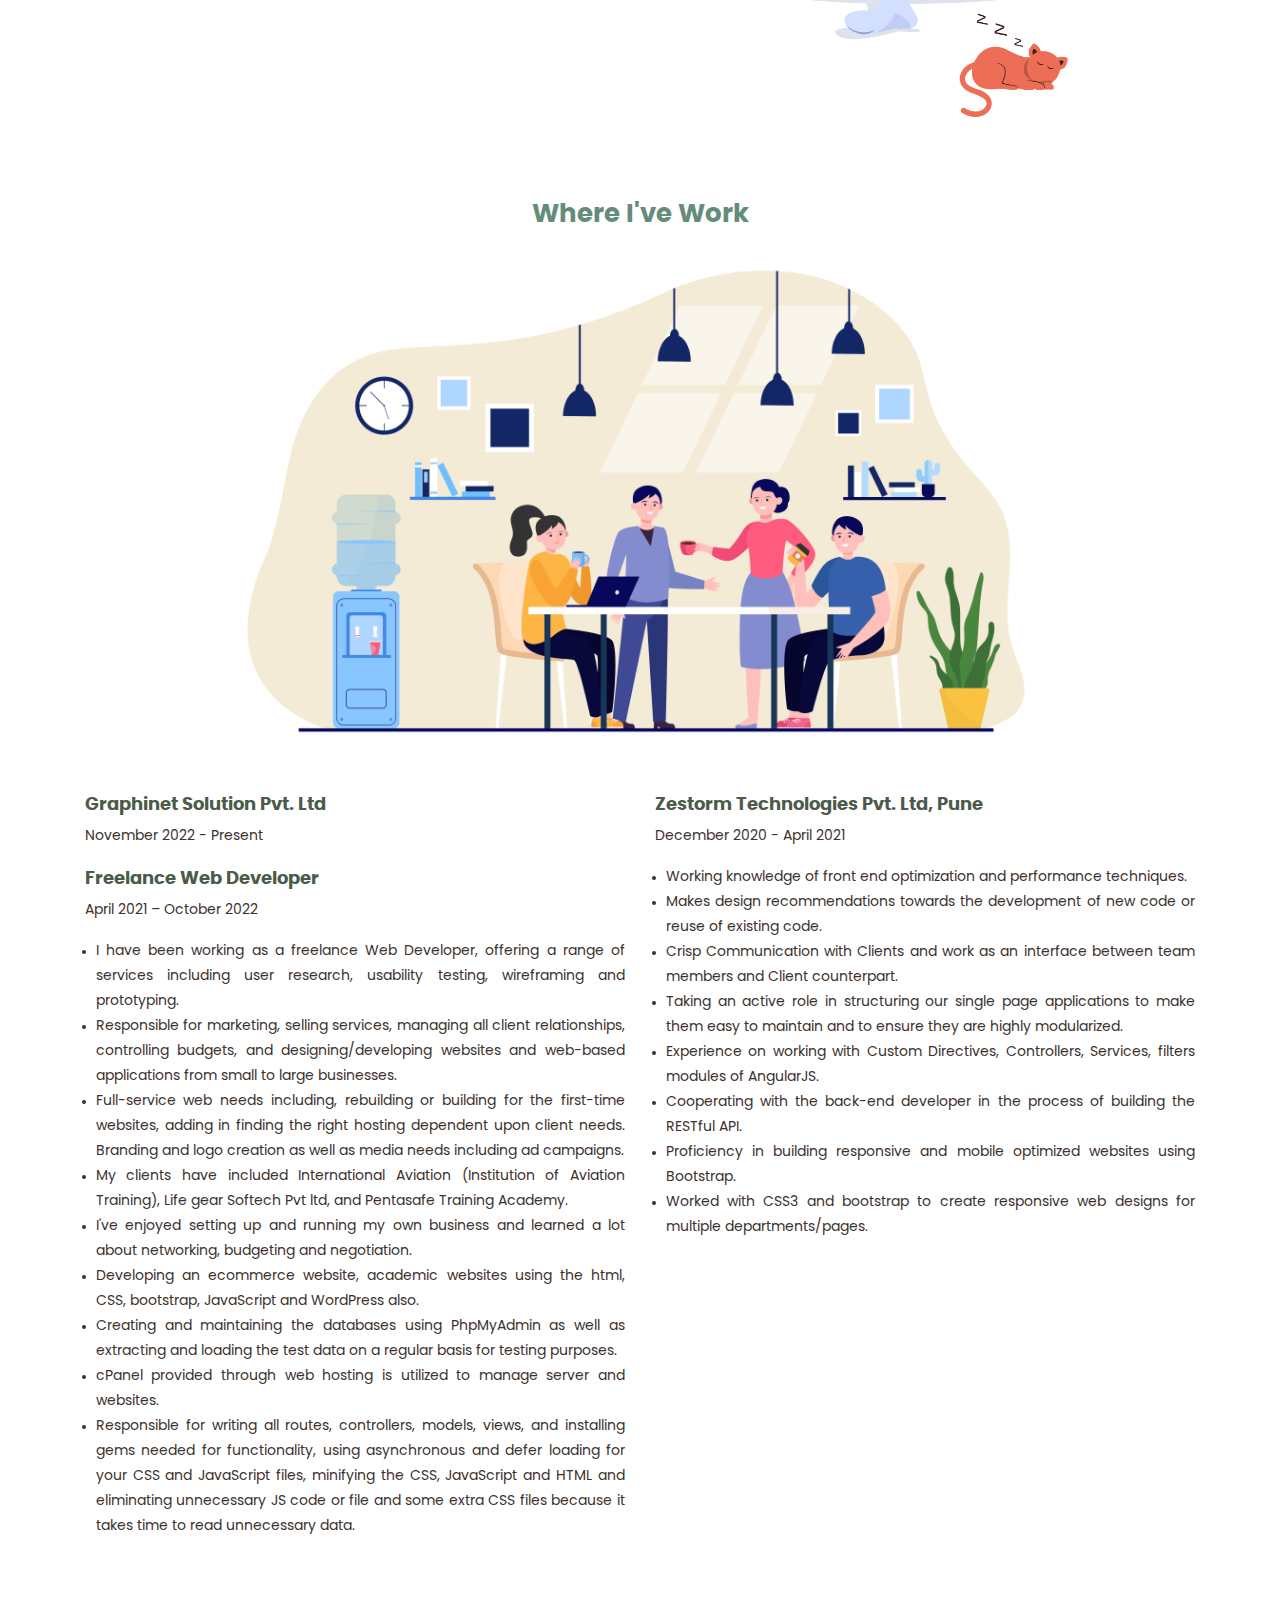
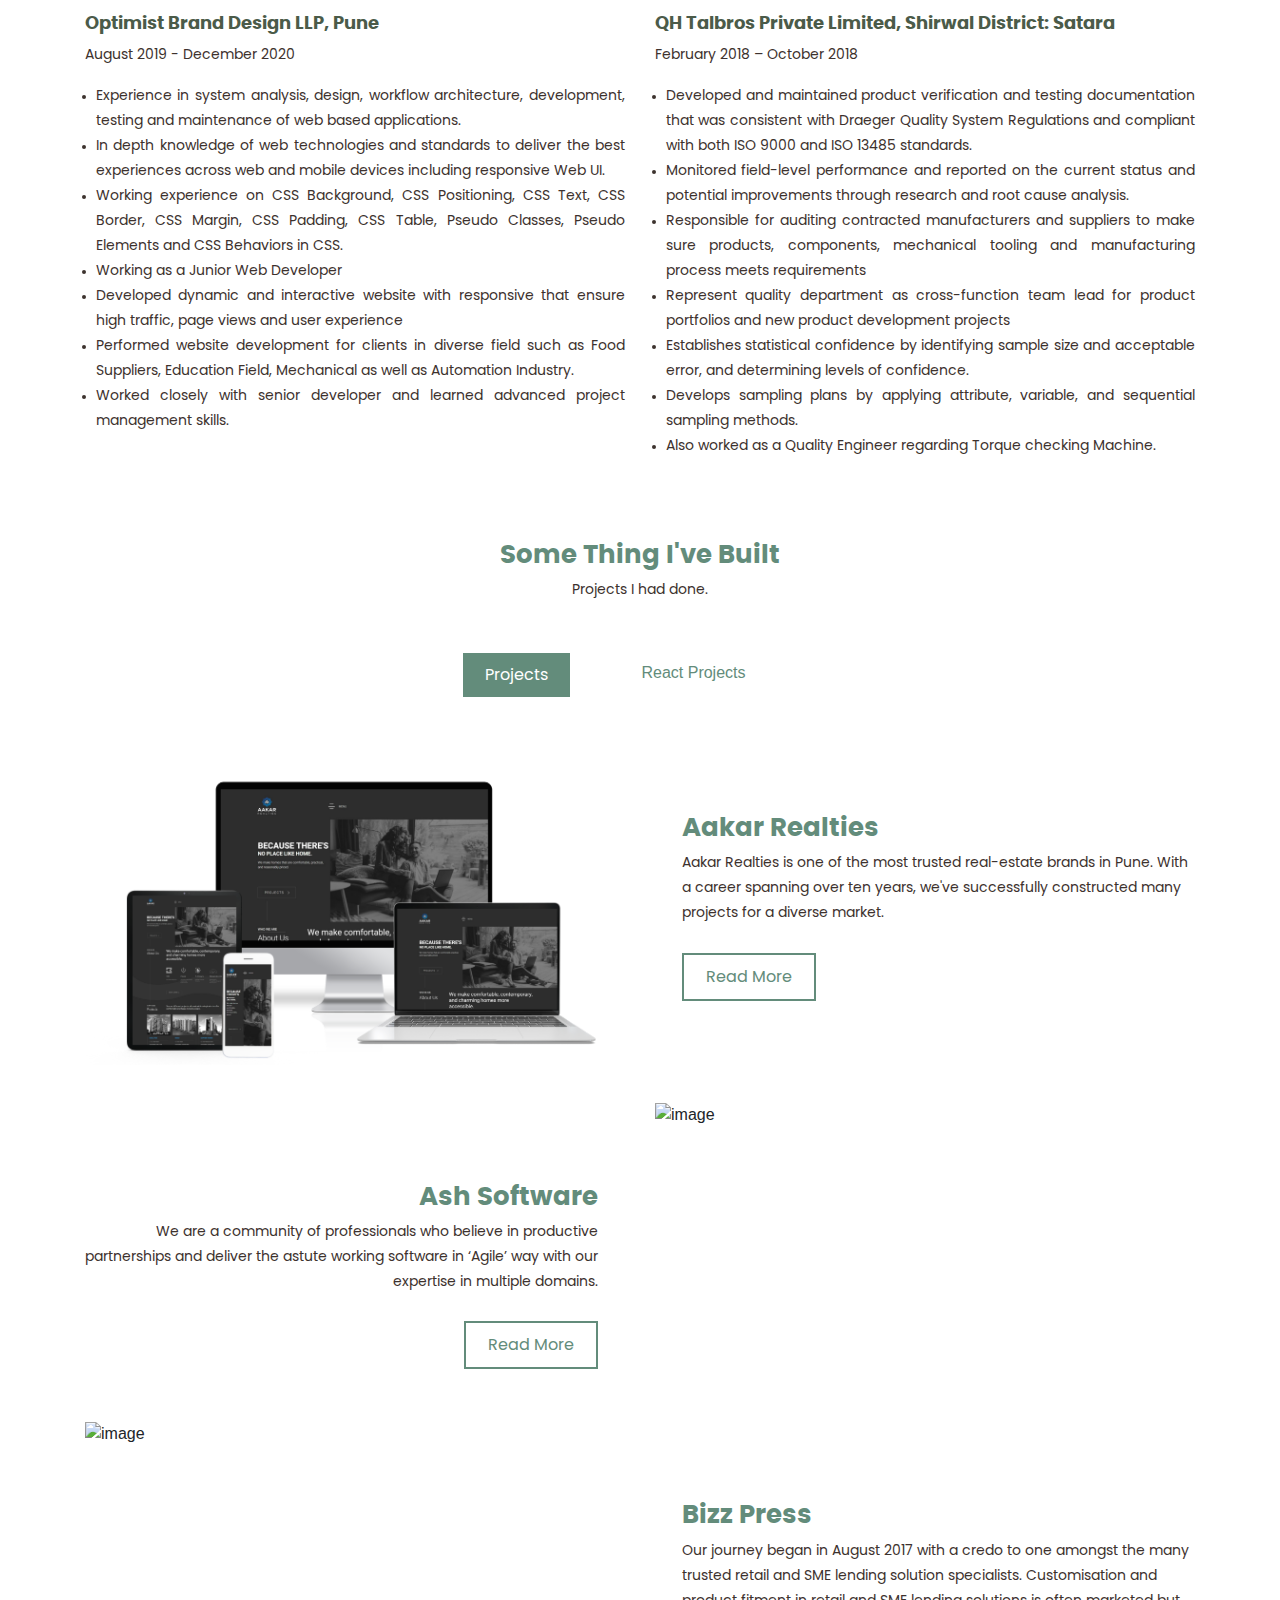
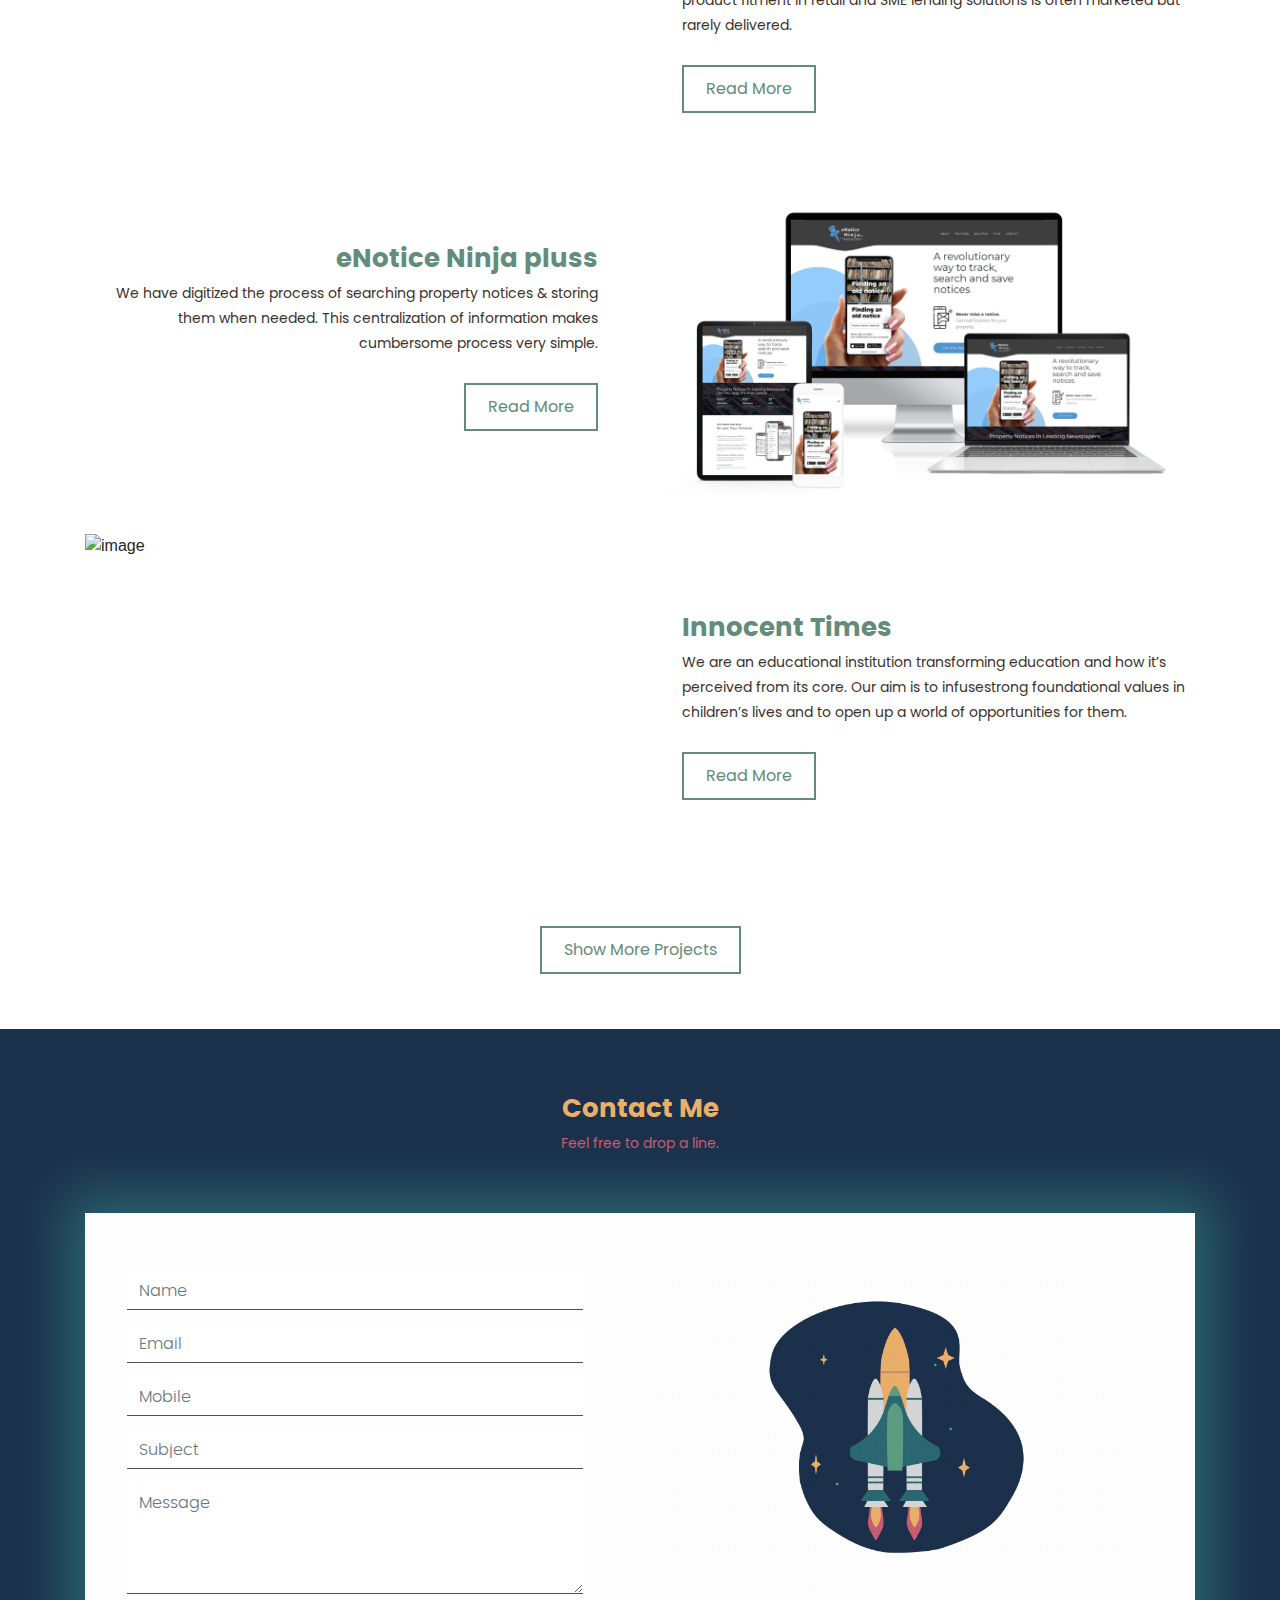
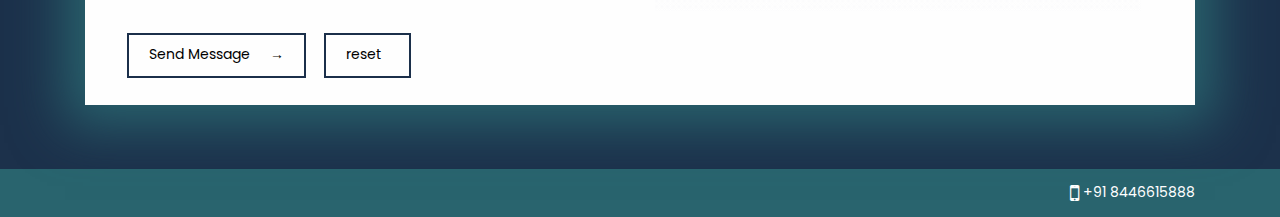
==== commit b3bd75b8: "commit" ====
--- a/index.html
+++ b/index.html
@@ -160,21 +160,21 @@
                                     <div class="about-caption-1">
                                         <h5>Sharad Institute of Technology College of Engineering, Ichalkaranji <br>(
                                             Dist. Kolhapur, State. Maharashtra)<h5>
-                                                <p>2012-2017</p>
+                                                <p>2013-2017</p>
                                     </div>
                                 </div>
                                 <div class="col-lg-12 col-md-12 col-sm-12 col-12">
                                     <div class="about-caption-1">
                                         <h5>Balaji High School and Junior College, Ichalkaranji <br>( Dist. Kolhapur,
                                             State. Maharashtra)</h5>
-                                        <p>2010-2012</p>
+                                        <p>2011-2013</p>
                                     </div>
                                 </div>
                                 <div class="col-lg-12 col-md-12 col-sm-12 col-12">
                                     <div class="about-caption-1">
                                         <h5>Vyankatrao High School and Junior College, Ichalkaranji <br>( Dist.
                                             Kolhapur, State. Maharashtra)</h5>
-                                        <p>2005-2010</p>
+                                        <p>2005-2011</p>
                                     </div>
                                 </div>
                             </div>
@@ -194,28 +194,77 @@
                 <h2>Where I've Work</h2>
             </div>
             <div class="row">
-                <div class="col-lg-6 col-md-6 col-sm-6 col-12">
+                <div class="col-lg-12 col-md-12 col-sm-12 col-12">
                     <img src="images/7747-ai.png" class="img-fluid img-exp" alt="gif">
                 </div>
-                <div class="col-lg-6 col-md-6 col-sm-6 col-12">
-                    <div class="about-caption-1">
-                        <h5>Zestorm Technologies Pvt. Ltd, Pune</h5>
-                        <p>December 2020 - April 2021</p>
-                        <ul>
-                            <li>Working knowledge of front end optimization and performance techniques.</li>
-                            <li>Makes design recommendations towards the development of new code or reuse of existing
-                                code.</li>
-                            <li>Crisp Communication with Clients and work as an interface between team members and
-                                Client counterpart.</li>
-                            <li>Taking an active role in structuring our single page applications to make them easy to
-                                maintain and to ensure they are highly modularized.</li>
-                            <li>Experience on working with Custom Directives, Controllers, Services, filters modules of
-                                AngularJS.</li>
-                            <li>Cooperating with the back-end developer in the process of building the RESTful API.</li>
-                            <li>Proficiency in building responsive and mobile optimized websites using Bootstrap.</li>
-                            <li>Worked with CSS3 and bootstrap to create responsive web designs for multiple
-                                departments/pages.</li>
-                        </ul>
+            </div>
+            <div class="about-1">
+                <div class="row">
+                    <div class="col-lg-6 col-md-6 col-sm-6 col-12">
+                        <div class="about-caption-1">
+                            <h5>Graphinet Solution Pvt. Ltd</h5>
+                            <p>November 2022 - Present</p>
+                            <h5>Freelance Web Developer</h5>
+                            <p>April 2021 – October 2022</p>
+                            <ul>
+                                <li>I have been working as a freelance Web Developer, offering a range of services
+                                    including
+                                    user research, usability testing, wireframing and prototyping.</li>
+                                <li>Responsible for marketing, selling services, managing all client relationships,
+                                    controlling budgets, and designing/developing websites and web-based applications
+                                    from
+                                    small to large businesses. </li>
+                                <li>Full-service web needs including, rebuilding or building for the first-time
+                                    websites,
+                                    adding in finding the right hosting dependent upon client needs. Branding and logo
+                                    creation as well as media needs including ad campaigns.</li>
+                                <li>My clients have included International Aviation (Institution of Aviation Training),
+                                    Life
+                                    gear Softech Pvt ltd,
+                                    and Pentasafe Training Academy.</li>
+                                <li>I've enjoyed setting up and running my own business and learned a lot about
+                                    networking,
+                                    budgeting and negotiation.</li>
+                                <li>Developing an ecommerce website, academic websites using the html, CSS, bootstrap,
+                                    JavaScript and WordPress also.</li>
+                                <li>Creating and maintaining the databases using PhpMyAdmin as well as extracting and
+                                    loading the test data on a regular basis for testing purposes.</li>
+                                <li>cPanel provided through web hosting is utilized to manage server and websites.</li>
+                                <li>Responsible for writing all routes, controllers, models, views, and installing gems
+                                    needed for functionality, using asynchronous and defer loading for your CSS and
+                                    JavaScript files, minifying the CSS, JavaScript and HTML and eliminating unnecessary
+                                    JS
+                                    code or file and some extra CSS files because it takes time to read unnecessary
+                                    data.
+                                </li>
+                            </ul>
+                        </div>
+                    </div>
+                    <div class="col-lg-6 col-md-6 col-sm-6 col-12">
+                        <div class="about-caption-1">
+                            <h5>Zestorm Technologies Pvt. Ltd, Pune</h5>
+                            <p>December 2020 - April 2021</p>
+                            <ul>
+                                <li>Working knowledge of front end optimization and performance techniques.</li>
+                                <li>Makes design recommendations towards the development of new code or reuse of
+                                    existing
+                                    code.</li>
+                                <li>Crisp Communication with Clients and work as an interface between team members and
+                                    Client counterpart.</li>
+                                <li>Taking an active role in structuring our single page applications to make them easy
+                                    to
+                                    maintain and to ensure they are highly modularized.</li>
+                                <li>Experience on working with Custom Directives, Controllers, Services, filters modules
+                                    of
+                                    AngularJS.</li>
+                                <li>Cooperating with the back-end developer in the process of building the RESTful API.
+                                </li>
+                                <li>Proficiency in building responsive and mobile optimized websites using Bootstrap.
+                                </li>
+                                <li>Worked with CSS3 and bootstrap to create responsive web designs for multiple
+                                    departments/pages.</li>
+                            </ul>
+                        </div>
                     </div>
                 </div>
             </div>
@@ -269,6 +318,7 @@
                 </div>
             </div>
         </div>
+    </div>
     </div>
     <!-- work -->
     <div id="work" class="work d-none d-sm-block">
--- a/assets/custom.css
+++ b/assets/custom.css
@@ -243,6 +243,10 @@
     font-size: 16px;
 }
 
+.about-caption-1 li {
+    text-align: justify;
+}
+
 .about-caption-1 li,
 .about-caption-1 p,
 .form p,
@@ -274,7 +278,7 @@
 }
 
 .about-1 {
-    margin-top: 10%;
+    margin-top: 5%;
 }
 
 .about-content:first-child {
@@ -382,8 +386,9 @@
 }
 
 .img-exp {
-    width: 100%;
-    margin-top: 10%;
+    width: 75%;
+    display: block;
+    margin: auto;
 }
 
 #pills-tab {
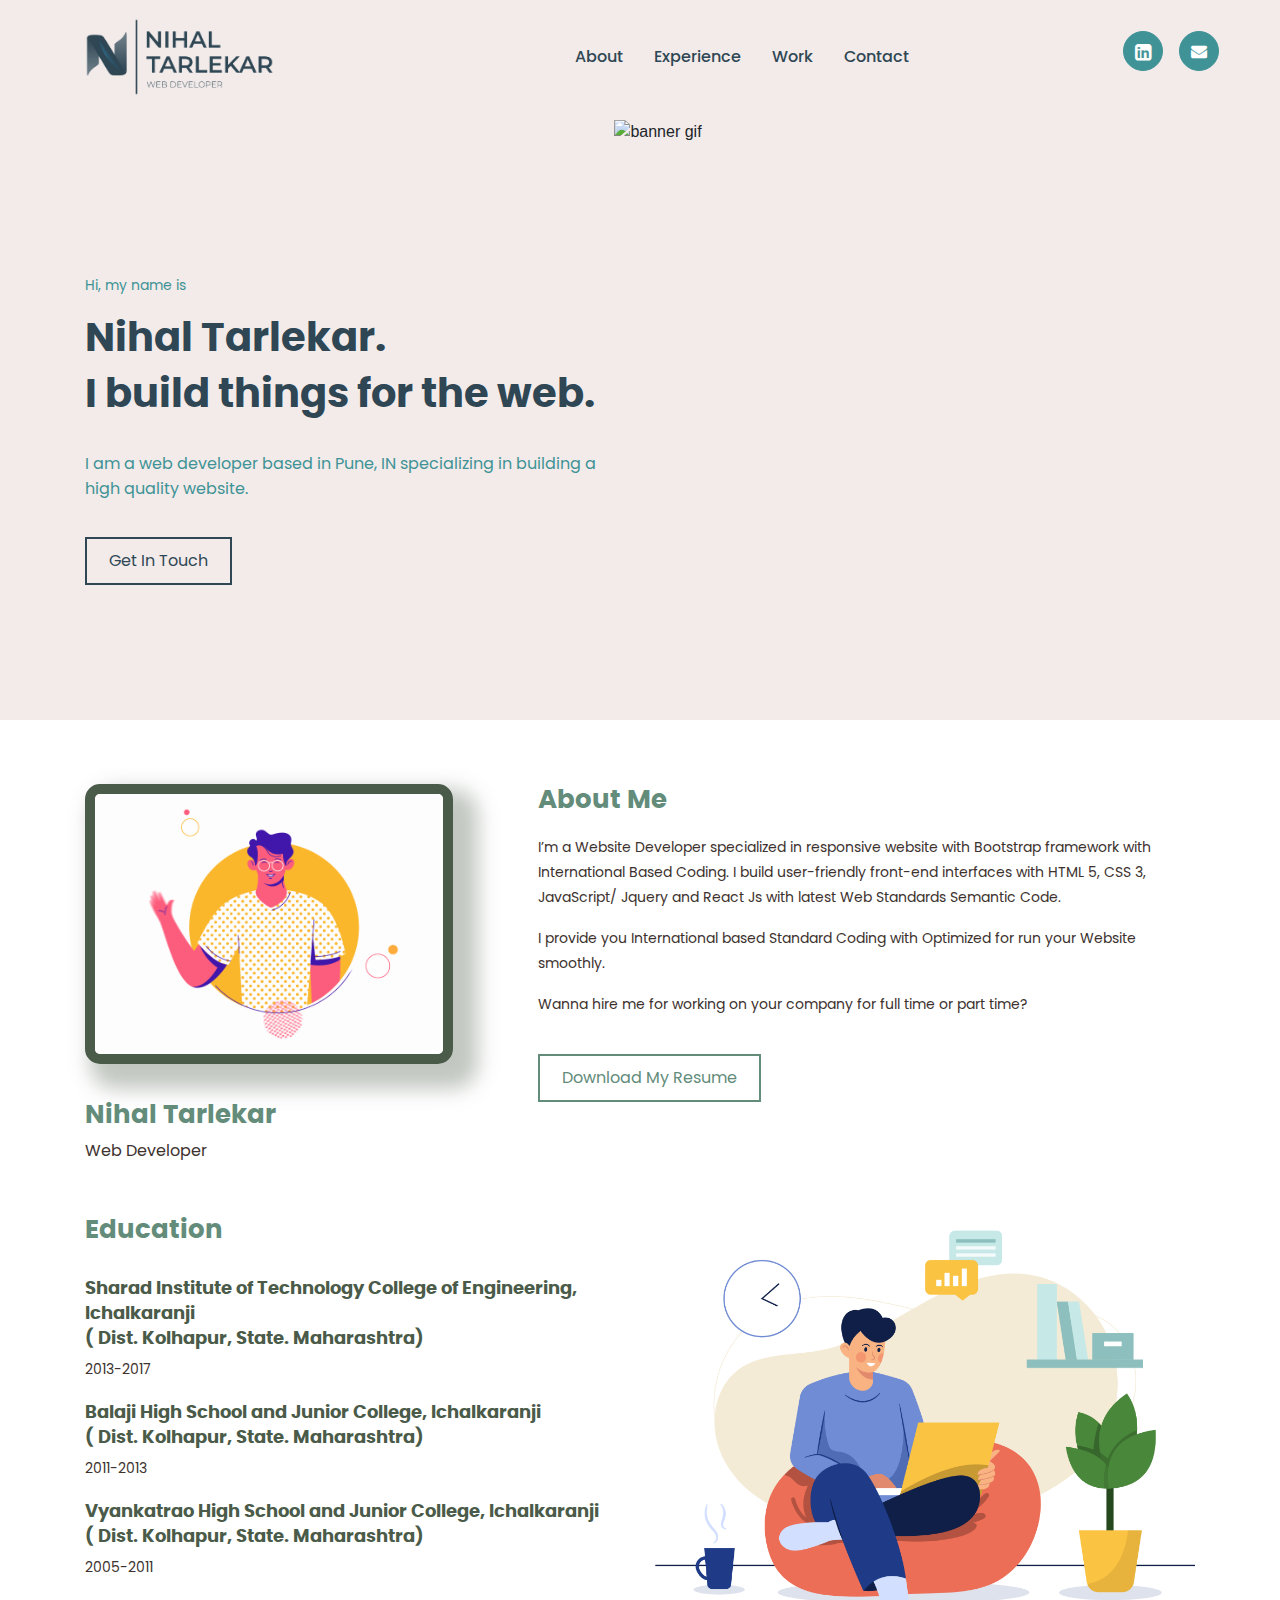
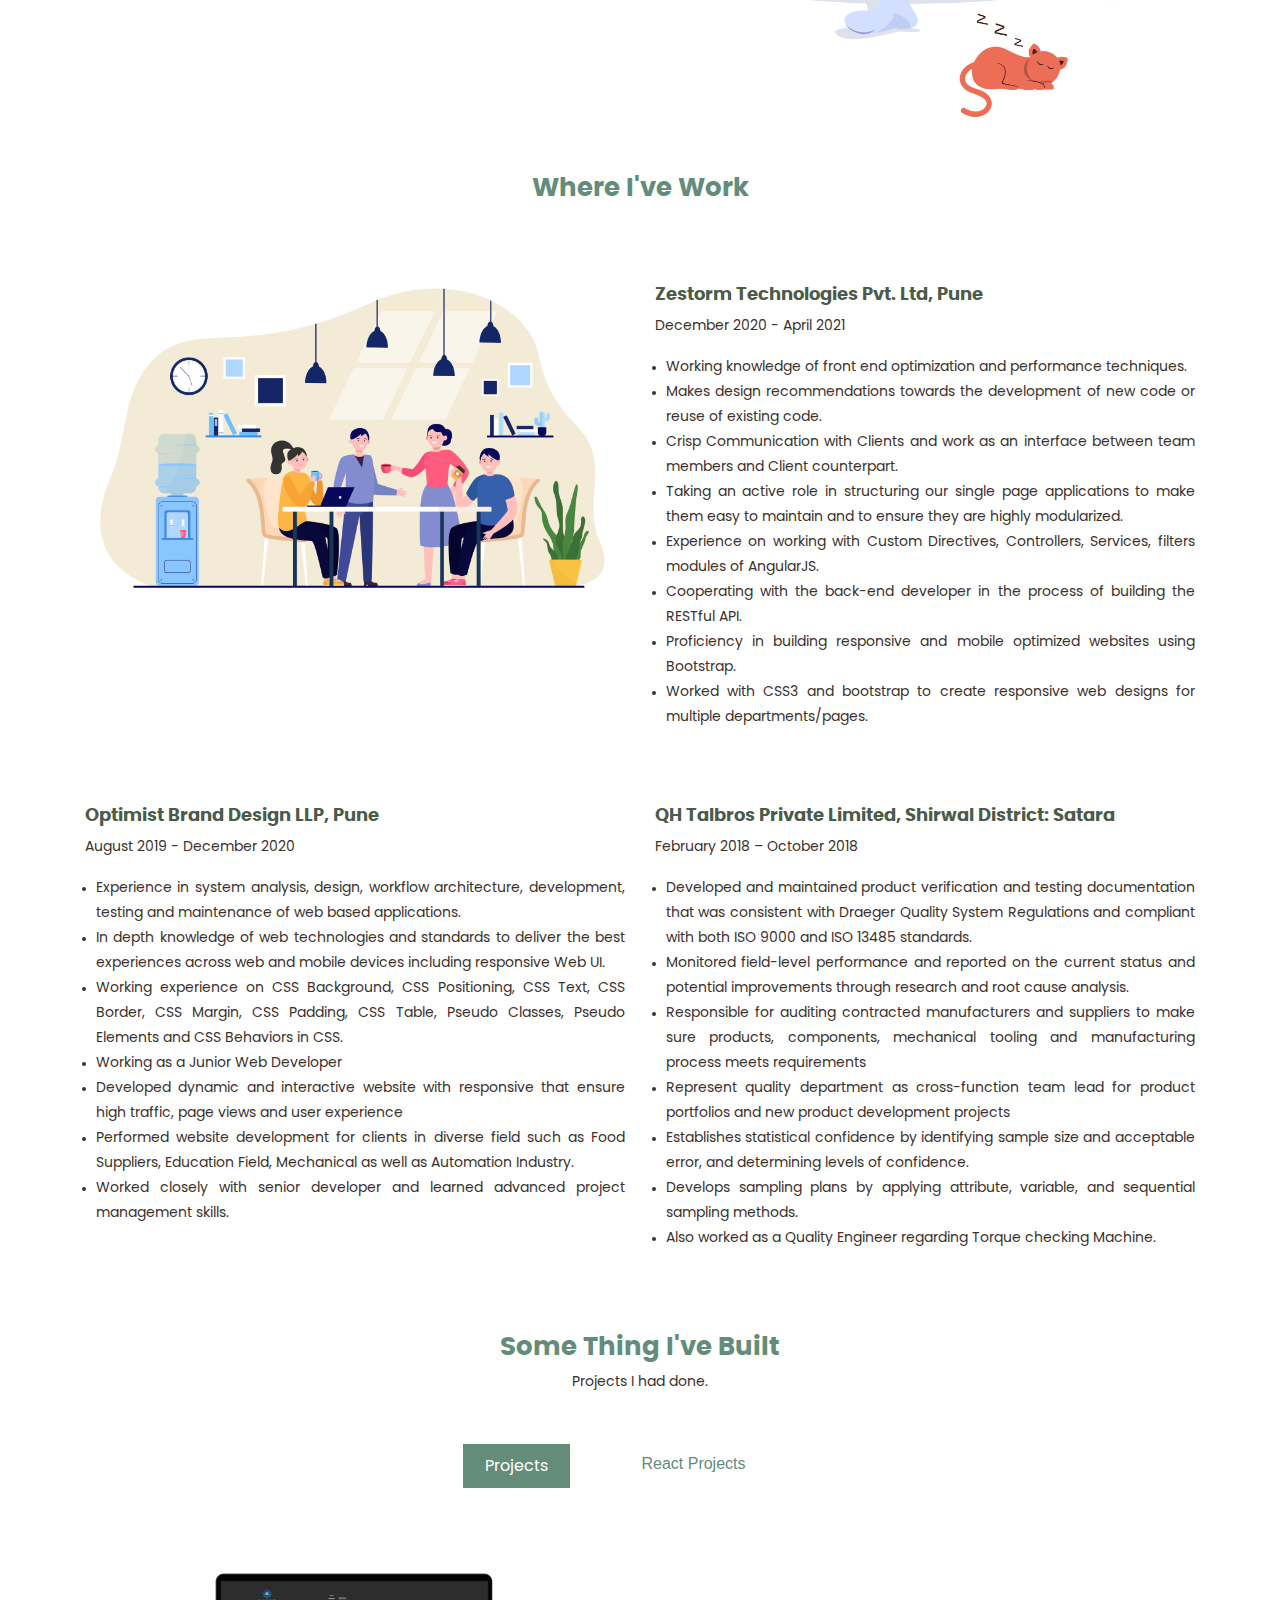
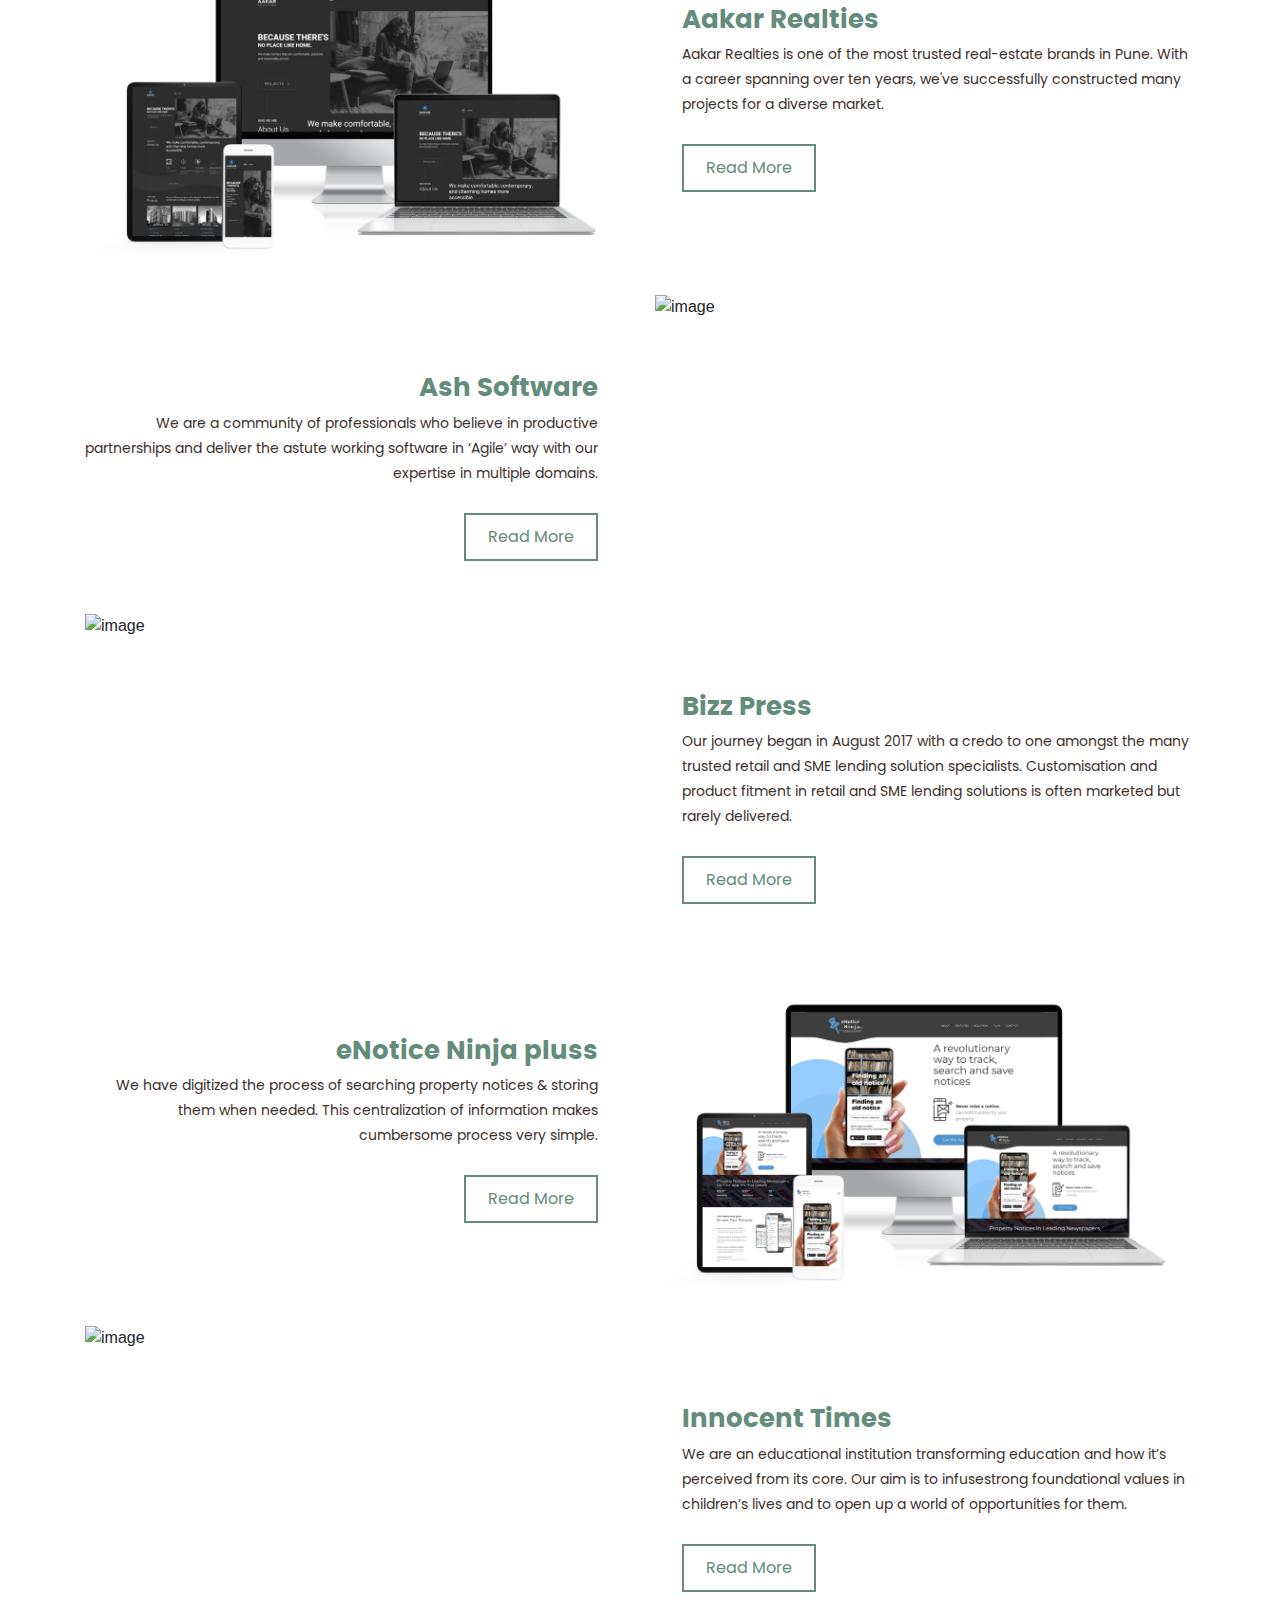
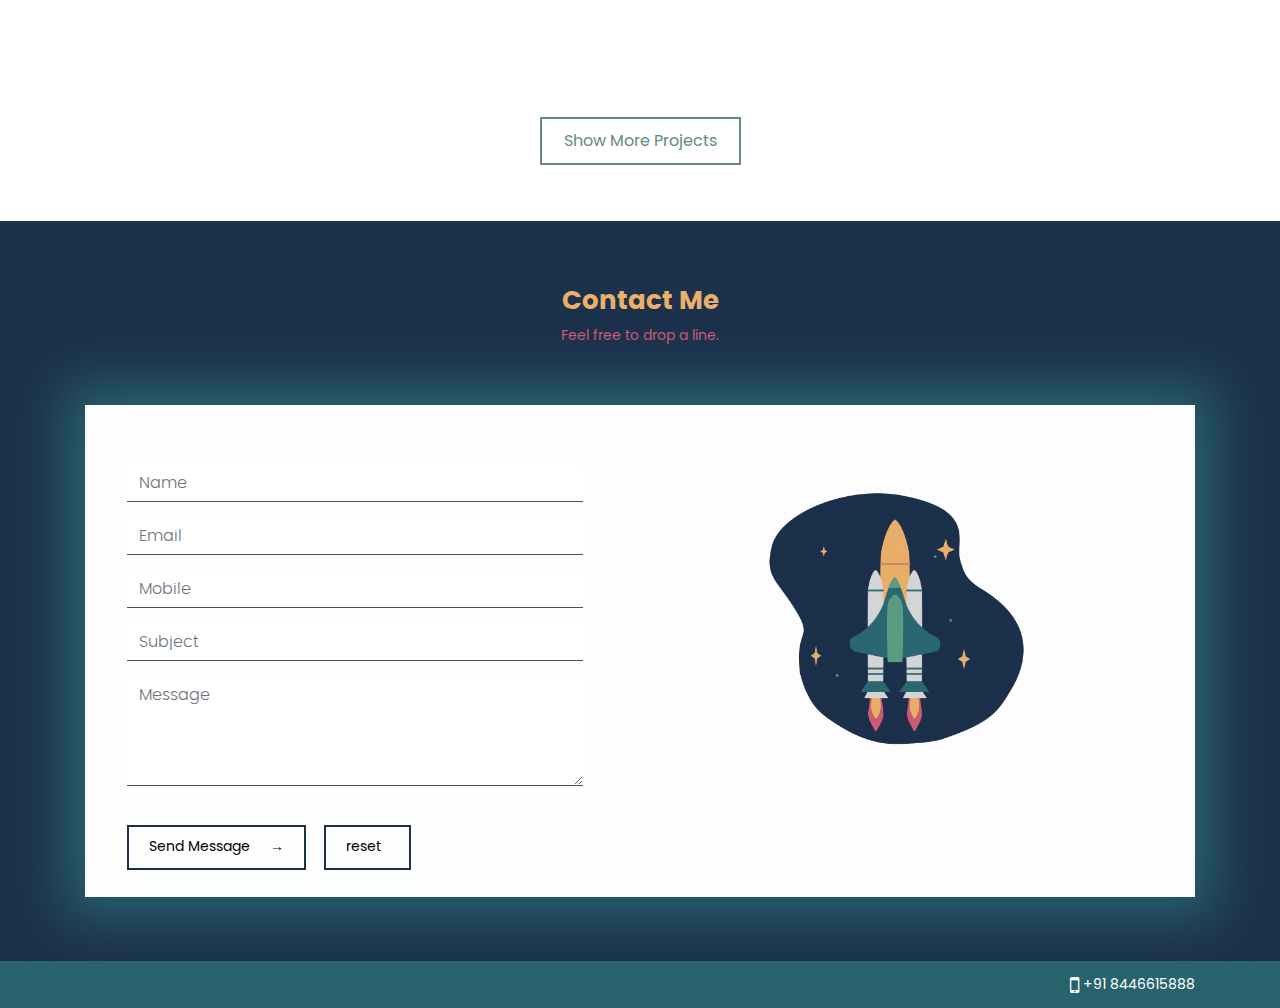
==== commit ab60fe4b: "commit" ====
--- a/index.html
+++ b/index.html
@@ -193,52 +193,10 @@
             <div class="exp-caption">
                 <h2>Where I've Work</h2>
             </div>
-            <div class="row">
-                <div class="col-lg-12 col-md-12 col-sm-12 col-12">
-                    <img src="images/7747-ai.png" class="img-fluid img-exp" alt="gif">
-                </div>
-            </div>
             <div class="about-1">
                 <div class="row">
                     <div class="col-lg-6 col-md-6 col-sm-6 col-12">
-                        <div class="about-caption-1">
-                            <h5>Graphinet Solution Pvt. Ltd</h5>
-                            <p>November 2022 - Present</p>
-                            <h5>Freelance Web Developer</h5>
-                            <p>April 2021 – October 2022</p>
-                            <ul>
-                                <li>I have been working as a freelance Web Developer, offering a range of services
-                                    including
-                                    user research, usability testing, wireframing and prototyping.</li>
-                                <li>Responsible for marketing, selling services, managing all client relationships,
-                                    controlling budgets, and designing/developing websites and web-based applications
-                                    from
-                                    small to large businesses. </li>
-                                <li>Full-service web needs including, rebuilding or building for the first-time
-                                    websites,
-                                    adding in finding the right hosting dependent upon client needs. Branding and logo
-                                    creation as well as media needs including ad campaigns.</li>
-                                <li>My clients have included International Aviation (Institution of Aviation Training),
-                                    Life
-                                    gear Softech Pvt ltd,
-                                    and Pentasafe Training Academy.</li>
-                                <li>I've enjoyed setting up and running my own business and learned a lot about
-                                    networking,
-                                    budgeting and negotiation.</li>
-                                <li>Developing an ecommerce website, academic websites using the html, CSS, bootstrap,
-                                    JavaScript and WordPress also.</li>
-                                <li>Creating and maintaining the databases using PhpMyAdmin as well as extracting and
-                                    loading the test data on a regular basis for testing purposes.</li>
-                                <li>cPanel provided through web hosting is utilized to manage server and websites.</li>
-                                <li>Responsible for writing all routes, controllers, models, views, and installing gems
-                                    needed for functionality, using asynchronous and defer loading for your CSS and
-                                    JavaScript files, minifying the CSS, JavaScript and HTML and eliminating unnecessary
-                                    JS
-                                    code or file and some extra CSS files because it takes time to read unnecessary
-                                    data.
-                                </li>
-                            </ul>
-                        </div>
+                        <img src="images/7747-ai.png" class="img-fluid img-exp" alt="gif">
                     </div>
                     <div class="col-lg-6 col-md-6 col-sm-6 col-12">
                         <div class="about-caption-1">
--- a/assets/custom.css
+++ b/assets/custom.css
@@ -386,7 +386,7 @@
 }
 
 .img-exp {
-    width: 75%;
+    width: 100%;
     display: block;
     margin: auto;
 }
--- a/assets/responsive.css
+++ b/assets/responsive.css
@@ -1,712 +1,712 @@
-@media (max-width: 2560px) {
-    .banner-image {
-        width: 35%;
-        right: 11%;
-        top: -11%;
-    }
-
-    .img-project-done {
-        width: 35%;
-    }
-
-    .experience {
-        padding-top: 5%;
-    }
-
-    .work {
-        padding-top: 0%;
-    }
-}
-
-@media (max-width: 1920px) {
-    .banner-image {
-        width: 45%;
-        right: 4%;
-        top: -5%;
-    }
-}
-
-@media (max-width: 1600px) {
-    .banner-image {
-        width: 50%;
-        right: 2%;
-        top: 1%;
-    }
-
-    .img-project-done {
-        width: 40%;
-    }
-}
-
-@media (max-width: 1440px) {
-    .banner-image {
-        width: 50%;
-        right: 2%;
-        top: 1%;
-    }
-}
-
-@media (max-width: 1024px) {
-
-    .banner-caption h1,
-    .banner-caption h2 {
-        font-size: 32px;
-    }
-
-    .pie-wrapper {
-        margin: 20px;
-    }
-
-    .about-caption-1 {
-        padding-bottom: 5%;
-    }
-
-    .bg-about {
-        margin-top: 0%;
-    }
-}
-
-@media (max-width: 800px) {
-    .social-links {
-        display: none;
-    }
-
-    .menu-icon {
-        width: 100%;
-    }
-
-    .navbar-toggler-icon {
-        background-image: none !important;
-    }
-
-    .navbar-light .navbar-toggler {
-        border: 0;
-    }
-
-    .navbar-nav {
-        padding-left: 2%;
-        padding-top: 2%;
-        padding-bottom: 2%;
-    }
-
-    .banner-caption {
-        margin-top: 25%;
-        margin-bottom: 40%;
-    }
-
-    .img-built {
-        width: 60%;
-    }
-
-    .banner-image {
-        margin-top: 0;
-    }
-
-    .banner-caption h1,
-    .banner-caption h2 {
-        font-size: 26px;
-    }
-
-    .banner-caption h6 {
-        font-size: 14px;
-        line-height: 20px;
-        padding-top: 3%;
-        padding-bottom: 3%;
-    }
-
-    .get-in-touch {
-        font-size: 14px;
-    }
-
-    .about h2,
-    .experience h2,
-    .form h2,
-    .work h2 {
-        font-size: 22px;
-    }
-
-    .about-caption-1 li,
-    .about-caption-1 p,
-    .form p,
-    .work p {
-        font-size: 14px;
-        line-height: 22px;
-    }
-
-    .about-caption h1 {
-        font-size: 24px;
-    }
-
-    .pie-wrapper {
-        position: relative;
-        margin-left: 24%;
-        margin-top: 10%;
-        margin-bottom: 10%;
-        margin-right: 20%;
-    }
-
-    .know-more,
-    .smt-btn {
-        font-size: 12px;
-        padding: 5px 10px;
-    }
-
-    .work-details h3 {
-        font-size: 12px;
-    }
-
-    .form-control {
-        font-size: 14px;
-    }
-}
-
-@media (max-width: 480px) {
-    .logo {
-        width: 100%;
-    }
-
-    .banner-caption {
-        text-align: center;
-        position: relative;
-        top: 30%;
-        left: 0%;
-        z-index: 9999;
-        margin-bottom: 60%;
-    }
-
-    .get-in-touch {
-        font-size: 16px;
-    }
-
-    .banner-caption p {
-        font-size: 16px;
-    }
-
-    .banner-caption h1,
-    .banner-caption h2 {
-        font-size: 32px;
-    }
-
-    .banner-caption h6 {
-        font-size: 16px;
-        line-height: 25px;
-        padding-right: 5%;
-        padding-bottom: 5%;
-    }
-
-    .banner-image {
-        width: 100%;
-        right: 0%;
-        top: -5%;
-        display: block;
-        margin-left: auto;
-        margin-right: auto;
-    }
-
-    .photo {
-        width: 100%;
-    }
-
-    .about-caption {
-        padding-bottom: 5%;
-    }
-
-    .social-links li {
-        text-align: center;
-        padding-right: 10%;
-        padding-left: 0%;
-    }
-
-    .social-links ul {
-        display: -webkit-inline-box;
-        padding-left: 0;
-        margin-top: 0%;
-    }
-
-    .about-content:first-child {
-        padding-left: 0%;
-    }
-
-    .fa.fa-linkedin-square {
-        border: 1px solid #638c7b;
-        background-color: #638c7b;
-        width: 60px;
-        height: 60px;
-        padding: 26%;
-        font-size: 30px;
-    }
-
-    .fa.fa-envelope {
-        border: 1px solid #638c7b;
-        background-color: #638c7b;
-        width: 60px;
-        height: 60px;
-        padding: 26%;
-        font-size: 24px;
-    }
-
-    .about-content {
-        padding-left: 0;
-    }
-
-    .about-caption h1 {
-        font-size: 30px;
-    }
-
-    .about-caption p {
-        font-size: 18px;
-    }
-
-    .about h2,
-    .experience h2,
-    .form h2,
-    .work h2 {
-        font-size: 30px;
-        padding-top: 5%;
-    }
-
-    .about-caption-1 li,
-    .about-caption-1 p,
-    .form p,
-    .work p {
-        font-size: 16px;
-        line-height: 26px;
-    }
-
-    .contact-lightbox {
-        width: 90%;
-    }
-
-    .lightbox-body {
-        margin: 20% auto;
-    }
-
-    .contact-caption p {
-        padding: 10px;
-    }
-
-    .about-caption-1 h6,
-    .about-caption-1 h6 a {
-        font-size: 18px;
-        padding-top: 5%;
-    }
-
-    .about-caption-1 h5 {
-        font-size: 20px;
-        line-height: 28px;
-    }
-
-    .exp-caption {
-        padding-top: 5%;
-    }
-
-    .about-1 {
-        margin-top: 0%;
-    }
-
-    .experience {
-        padding-top: 5%;
-    }
-
-    .img-built {
-        width: 100%;
-        bottom: -3%;
-    }
-
-    .nav-tabs {
-        border-bottom: 0px;
-        justify-content: center;
-    }
-
-    .img-portfolio {
-        margin-top: 0px;
-    }
-
-    .nav-tabs .nav-link {
-        border: 0px solid transparent;
-        border-top-left-radius: 0rem;
-        border-top-right-radius: 0rem;
-
-    }
-
-    .nav-tabs .nav-item.show .nav-link,
-    .nav-tabs .nav-link.active {
-        font-family: 'poppinsregular';
-        font-size: 16px;
-        color: #fff !important;
-        background-color: #638c7b;
-        padding: 10px 22px;
-        border-radius: 0px;
-    }
-
-    #nav-tab a {
-        color: #638c7b;
-    }
-
-    .work {
-        padding-top: 0%;
-        padding-bottom: 10%;
-    }
-
-    .img-project-done {
-        width: 100%;
-    }
-
-    .exp-caption,
-    .about-caption-1 h5,
-    .about-caption-1 p {
-        text-align: center;
-    }
-
-    .about {
-        padding-top: 0%;
-    }
-
-    .img-exp {
-        width: 100%;
-        margin-top: 0%;
-        margin-bottom: 5%;
-    }
-
-    .abt-caption {
-        text-align: center;
-    }
-
-    .work-details h3 {
-        font-size: 22px;
-    }
-
-    .work-details {
-        margin-top: 2%;
-        margin-bottom: 5%;
-    }
-
-    .work-row {
-        padding-top: 0;
-        padding-bottom: 0;
-    }
-
-    .know-more,
-    .smt-btn {
-        font-size: 16px;
-        padding: 10px 20px;
-    }
-
-    .bg-about {
-        width: 85%;
-    }
-
-    img {
-        vertical-align: middle;
-        border-style: none;
-    }
-
-    .project-details h2,
-    .project-details-1 h2,
-    .project-details p,
-    .project-details .read-more,
-    .project-details-1 p,
-    .project-details-1 .read-more,
-    .more,
-    .more-1 {
-        text-align: center;
-    }
-
-    .project-details,
-    .project-details-1 {
-        padding-left: 0%;
-        padding-right: 0%;
-        padding-top: 0%;
-        padding-bottom: 10%;
-        text-align: center;
-    }
-
-    .form-control {
-        font-size: 15px;
-    }
-
-    .contact-caption {
-        padding-bottom: 8%;
-    }
-
-    .form {
-        padding-bottom: 10%;
-    }
-
-    .sub-footer {
-        padding-top: 4%;
-        padding-bottom: 4%;
-    }
-
-    .sub-footer-caption a,
-    .sub-footer-caption p {
-        font-size: 16px;
-    }
-
-    .fa.fa-mobile {
-        font-size: 32px;
-    }
-}
-
-@media (max-width: 414px) {
-    .banner-caption {
-        top: 25%;
-    }
-
-    .about-caption-1 li,
-    .about-caption-1 p,
-    .form p,
-    .work p {
-        font-size: 15px;
-        line-height: 26px;
-    }
-
-}
-
-@media (max-width: 412px) {
-    .experience {
-        padding-top: 5%;
-    }
-
-    .img-built {
-        width: 100%;
-        bottom: -2%;
-    }
-}
-
-@media (max-width: 384px) {
-    .navbar-brand {
-        margin-right: -3rem;
-    }
-
-    .banner-caption h6 {
-        font-size: 16px;
-        line-height: 24px;
-    }
-
-    .get-in-touch {
-        font-size: 16px;
-    }
-
-    .about-caption h1 {
-        font-size: 26px;
-    }
-
-    .about-caption p {
-        font-size: 16px;
-    }
-
-    .fa.fa-linkedin-square {
-        width: 50px;
-        height: 50px;
-        padding: 26%;
-        font-size: 25px;
-    }
-
-    .fa.fa-envelope {
-        width: 50px;
-        height: 50px;
-        padding: 26%;
-        font-size: 20px;
-    }
-
-    .experience {
-        padding-top: 5%;
-    }
-
-    .img-built {
-        width: 100%;
-        bottom: -1%;
-    }
-
-    .about h2,
-    .experience h2,
-    .form h2,
-    .work h2 {
-        font-size: 24px;
-        padding-top: 5%;
-    }
-
-    .about-caption-1 li,
-    .about-caption-1 p,
-    .form p,
-    .work p {
-        font-size: 15px;
-        line-height: 24px;
-    }
-
-    .about-caption-1 h6,
-    .about-caption-1 h6 a {
-        font-size: 18px;
-        padding-top: 5%;
-    }
-
-    .about-caption-1 h5 {
-        font-size: 16px;
-        line-height: 24px;
-    }
-
-    .pie-wrapper {
-        margin-left: 23%;
-        margin-top: 10%;
-        margin-bottom: 10%;
-        margin-right: 25%;
-    }
-
-    .work-details h3 {
-        font-size: 20px;
-    }
-
-    .know-more,
-    .smt-btn {
-        font-size: 15px;
-        padding: 10px 20px;
-    }
-
-    .form-control {
-        font-size: 14px;
-    }
-
-    .sub-footer-caption a,
-    .sub-footer-caption p {
-        font-size: 14px;
-    }
-
-    .fa.fa-mobile {
-        font-size: 28px;
-    }
-}
-
-@media (max-width: 360px) {
-    .banner-image {
-        top: 0%;
-    }
-
-    .banner-caption {
-        top: 30%;
-    }
-
-    .banner-caption h6 {
-        font-size: 15px;
-        line-height: 22px;
-    }
-
-    .banner-caption p {
-        font-size: 14px;
-    }
-
-    .banner-caption h1,
-    .banner-caption h2 {
-        font-size: 30px;
-    }
-
-    .get-in-touch,
-    .btn-resume {
-        font-size: 14px;
-    }
-
-    .about {
-        padding-top: 5%;
-    }
-
-    .about-caption-1 li,
-    .about-caption-1 p,
-    .form p,
-    .work p {
-        font-size: 14px;
-        line-height: 22px;
-    }
-
-    .about-caption h1 {
-        font-size: 24px;
-    }
-
-    .about-caption p {
-        font-size: 14px;
-    }
-
-    .about h2,
-    .experience h2,
-    .form h2,
-    .work h2 {
-        font-size: 22px;
-        padding-top: 5%;
-    }
-
-    .about-caption-1 h6,
-    .about-caption-1 h6 a {
-        font-size: 16px;
-        padding-top: 5%;
-    }
-
-    .about-caption-1 h5 {
-        font-size: 15px;
-        line-height: 22px;
-    }
-
-    .know-more,
-    .smt-btn {
-        font-size: 13px;
-        padding: 10px 20px;
-    }
-}
-
-@media (max-width: 320px) {
-    .navbar-light .navbar-nav .nav-link {
-        font-size: 14px;
-    }
-
-    .banner-caption h1,
-    .banner-caption h2 {
-        font-size: 28px;
-    }
-
-    .banner-caption p {
-        font-size: 12px;
-    }
-
-    .banner-caption h6 {
-        font-size: 12px;
-        line-height: 22px;
-    }
-
-    .get-in-touch {
-        font-size: 12px;
-    }
-
-    .work-details h3 {
-        font-size: 14px;
-    }
-
-    .form-control {
-        font-size: 12px;
-    }
-
-    .sub-footer-caption a,
-    .sub-footer-caption p {
-        font-size: 12px;
-    }
-
-    .pie-wrapper {
-        margin-left: 18%;
-        margin-top: 10%;
-        margin-bottom: 10%;
-        margin-right: 18%;
-    }
-
-    .about-caption-1 li,
-    .about-caption-1 p,
-    .form p,
-    .work p {
-        font-size: 12px;
-        line-height: 22px;
-    }
-
-    .get-in-touch,
-    .btn-resume,
-    .read-more,
-    .read-more-1,
-    .show-more {
-        font-size: 13px;
-    }
+@media (max-width: 2560px) {
+    .banner-image {
+        width: 35%;
+        right: 11%;
+        top: -11%;
+    }
+
+    .img-project-done {
+        width: 35%;
+    }
+
+    .experience {
+        padding-top: 3%;
+    }
+
+    .work {
+        padding-top: 0%;
+    }
+}
+
+@media (max-width: 1920px) {
+    .banner-image {
+        width: 45%;
+        right: 4%;
+        top: -5%;
+    }
+}
+
+@media (max-width: 1600px) {
+    .banner-image {
+        width: 50%;
+        right: 2%;
+        top: 1%;
+    }
+
+    .img-project-done {
+        width: 40%;
+    }
+}
+
+@media (max-width: 1440px) {
+    .banner-image {
+        width: 50%;
+        right: 2%;
+        top: 1%;
+    }
+}
+
+@media (max-width: 1024px) {
+
+    .banner-caption h1,
+    .banner-caption h2 {
+        font-size: 32px;
+    }
+
+    .pie-wrapper {
+        margin: 20px;
+    }
+
+    .about-caption-1 {
+        padding-bottom: 5%;
+    }
+
+    .bg-about {
+        margin-top: 0%;
+    }
+}
+
+@media (max-width: 800px) {
+    .social-links {
+        display: none;
+    }
+
+    .menu-icon {
+        width: 100%;
+    }
+
+    .navbar-toggler-icon {
+        background-image: none !important;
+    }
+
+    .navbar-light .navbar-toggler {
+        border: 0;
+    }
+
+    .navbar-nav {
+        padding-left: 2%;
+        padding-top: 2%;
+        padding-bottom: 2%;
+    }
+
+    .banner-caption {
+        margin-top: 25%;
+        margin-bottom: 40%;
+    }
+
+    .img-built {
+        width: 60%;
+    }
+
+    .banner-image {
+        margin-top: 0;
+    }
+
+    .banner-caption h1,
+    .banner-caption h2 {
+        font-size: 26px;
+    }
+
+    .banner-caption h6 {
+        font-size: 14px;
+        line-height: 20px;
+        padding-top: 3%;
+        padding-bottom: 3%;
+    }
+
+    .get-in-touch {
+        font-size: 14px;
+    }
+
+    .about h2,
+    .experience h2,
+    .form h2,
+    .work h2 {
+        font-size: 22px;
+    }
+
+    .about-caption-1 li,
+    .about-caption-1 p,
+    .form p,
+    .work p {
+        font-size: 14px;
+        line-height: 22px;
+    }
+
+    .about-caption h1 {
+        font-size: 24px;
+    }
+
+    .pie-wrapper {
+        position: relative;
+        margin-left: 24%;
+        margin-top: 10%;
+        margin-bottom: 10%;
+        margin-right: 20%;
+    }
+
+    .know-more,
+    .smt-btn {
+        font-size: 12px;
+        padding: 5px 10px;
+    }
+
+    .work-details h3 {
+        font-size: 12px;
+    }
+
+    .form-control {
+        font-size: 14px;
+    }
+}
+
+@media (max-width: 480px) {
+    .logo {
+        width: 100%;
+    }
+
+    .banner-caption {
+        text-align: center;
+        position: relative;
+        top: 30%;
+        left: 0%;
+        z-index: 9999;
+        margin-bottom: 60%;
+    }
+
+    .get-in-touch {
+        font-size: 16px;
+    }
+
+    .banner-caption p {
+        font-size: 16px;
+    }
+
+    .banner-caption h1,
+    .banner-caption h2 {
+        font-size: 32px;
+    }
+
+    .banner-caption h6 {
+        font-size: 16px;
+        line-height: 25px;
+        padding-right: 5%;
+        padding-bottom: 5%;
+    }
+
+    .banner-image {
+        width: 100%;
+        right: 0%;
+        top: -5%;
+        display: block;
+        margin-left: auto;
+        margin-right: auto;
+    }
+
+    .photo {
+        width: 100%;
+    }
+
+    .about-caption {
+        padding-bottom: 5%;
+    }
+
+    .social-links li {
+        text-align: center;
+        padding-right: 10%;
+        padding-left: 0%;
+    }
+
+    .social-links ul {
+        display: -webkit-inline-box;
+        padding-left: 0;
+        margin-top: 0%;
+    }
+
+    .about-content:first-child {
+        padding-left: 0%;
+    }
+
+    .fa.fa-linkedin-square {
+        border: 1px solid #638c7b;
+        background-color: #638c7b;
+        width: 60px;
+        height: 60px;
+        padding: 26%;
+        font-size: 30px;
+    }
+
+    .fa.fa-envelope {
+        border: 1px solid #638c7b;
+        background-color: #638c7b;
+        width: 60px;
+        height: 60px;
+        padding: 26%;
+        font-size: 24px;
+    }
+
+    .about-content {
+        padding-left: 0;
+    }
+
+    .about-caption h1 {
+        font-size: 30px;
+    }
+
+    .about-caption p {
+        font-size: 18px;
+    }
+
+    .about h2,
+    .experience h2,
+    .form h2,
+    .work h2 {
+        font-size: 30px;
+        padding-top: 5%;
+    }
+
+    .about-caption-1 li,
+    .about-caption-1 p,
+    .form p,
+    .work p {
+        font-size: 16px;
+        line-height: 26px;
+    }
+
+    .contact-lightbox {
+        width: 90%;
+    }
+
+    .lightbox-body {
+        margin: 20% auto;
+    }
+
+    .contact-caption p {
+        padding: 10px;
+    }
+
+    .about-caption-1 h6,
+    .about-caption-1 h6 a {
+        font-size: 18px;
+        padding-top: 5%;
+    }
+
+    .about-caption-1 h5 {
+        font-size: 20px;
+        line-height: 28px;
+    }
+
+    .exp-caption {
+        padding-top: 5%;
+    }
+
+    .about-1 {
+        margin-top: 0%;
+    }
+
+    .experience {
+        padding-top: 5%;
+    }
+
+    .img-built {
+        width: 100%;
+        bottom: -3%;
+    }
+
+    .nav-tabs {
+        border-bottom: 0px;
+        justify-content: center;
+    }
+
+    .img-portfolio {
+        margin-top: 0px;
+    }
+
+    .nav-tabs .nav-link {
+        border: 0px solid transparent;
+        border-top-left-radius: 0rem;
+        border-top-right-radius: 0rem;
+
+    }
+
+    .nav-tabs .nav-item.show .nav-link,
+    .nav-tabs .nav-link.active {
+        font-family: 'poppinsregular';
+        font-size: 16px;
+        color: #fff !important;
+        background-color: #638c7b;
+        padding: 10px 22px;
+        border-radius: 0px;
+    }
+
+    #nav-tab a {
+        color: #638c7b;
+    }
+
+    .work {
+        padding-top: 0%;
+        padding-bottom: 10%;
+    }
+
+    .img-project-done {
+        width: 100%;
+    }
+
+    .exp-caption,
+    .about-caption-1 h5,
+    .about-caption-1 p {
+        text-align: center;
+    }
+
+    .about {
+        padding-top: 0%;
+    }
+
+    .img-exp {
+        width: 100%;
+        margin-top: 0%;
+        margin-bottom: 5%;
+    }
+
+    .abt-caption {
+        text-align: center;
+    }
+
+    .work-details h3 {
+        font-size: 22px;
+    }
+
+    .work-details {
+        margin-top: 2%;
+        margin-bottom: 5%;
+    }
+
+    .work-row {
+        padding-top: 0;
+        padding-bottom: 0;
+    }
+
+    .know-more,
+    .smt-btn {
+        font-size: 16px;
+        padding: 10px 20px;
+    }
+
+    .bg-about {
+        width: 85%;
+    }
+
+    img {
+        vertical-align: middle;
+        border-style: none;
+    }
+
+    .project-details h2,
+    .project-details-1 h2,
+    .project-details p,
+    .project-details .read-more,
+    .project-details-1 p,
+    .project-details-1 .read-more,
+    .more,
+    .more-1 {
+        text-align: center;
+    }
+
+    .project-details,
+    .project-details-1 {
+        padding-left: 0%;
+        padding-right: 0%;
+        padding-top: 0%;
+        padding-bottom: 10%;
+        text-align: center;
+    }
+
+    .form-control {
+        font-size: 15px;
+    }
+
+    .contact-caption {
+        padding-bottom: 8%;
+    }
+
+    .form {
+        padding-bottom: 10%;
+    }
+
+    .sub-footer {
+        padding-top: 4%;
+        padding-bottom: 4%;
+    }
+
+    .sub-footer-caption a,
+    .sub-footer-caption p {
+        font-size: 16px;
+    }
+
+    .fa.fa-mobile {
+        font-size: 32px;
+    }
+}
+
+@media (max-width: 414px) {
+    .banner-caption {
+        top: 25%;
+    }
+
+    .about-caption-1 li,
+    .about-caption-1 p,
+    .form p,
+    .work p {
+        font-size: 15px;
+        line-height: 26px;
+    }
+
+}
+
+@media (max-width: 412px) {
+    .experience {
+        padding-top: 5%;
+    }
+
+    .img-built {
+        width: 100%;
+        bottom: -2%;
+    }
+}
+
+@media (max-width: 384px) {
+    .navbar-brand {
+        margin-right: -3rem;
+    }
+
+    .banner-caption h6 {
+        font-size: 16px;
+        line-height: 24px;
+    }
+
+    .get-in-touch {
+        font-size: 16px;
+    }
+
+    .about-caption h1 {
+        font-size: 26px;
+    }
+
+    .about-caption p {
+        font-size: 16px;
+    }
+
+    .fa.fa-linkedin-square {
+        width: 50px;
+        height: 50px;
+        padding: 26%;
+        font-size: 25px;
+    }
+
+    .fa.fa-envelope {
+        width: 50px;
+        height: 50px;
+        padding: 26%;
+        font-size: 20px;
+    }
+
+    .experience {
+        padding-top: 5%;
+    }
+
+    .img-built {
+        width: 100%;
+        bottom: -1%;
+    }
+
+    .about h2,
+    .experience h2,
+    .form h2,
+    .work h2 {
+        font-size: 24px;
+        padding-top: 5%;
+    }
+
+    .about-caption-1 li,
+    .about-caption-1 p,
+    .form p,
+    .work p {
+        font-size: 15px;
+        line-height: 24px;
+    }
+
+    .about-caption-1 h6,
+    .about-caption-1 h6 a {
+        font-size: 18px;
+        padding-top: 5%;
+    }
+
+    .about-caption-1 h5 {
+        font-size: 16px;
+        line-height: 24px;
+    }
+
+    .pie-wrapper {
+        margin-left: 23%;
+        margin-top: 10%;
+        margin-bottom: 10%;
+        margin-right: 25%;
+    }
+
+    .work-details h3 {
+        font-size: 20px;
+    }
+
+    .know-more,
+    .smt-btn {
+        font-size: 15px;
+        padding: 10px 20px;
+    }
+
+    .form-control {
+        font-size: 14px;
+    }
+
+    .sub-footer-caption a,
+    .sub-footer-caption p {
+        font-size: 14px;
+    }
+
+    .fa.fa-mobile {
+        font-size: 28px;
+    }
+}
+
+@media (max-width: 360px) {
+    .banner-image {
+        top: 0%;
+    }
+
+    .banner-caption {
+        top: 30%;
+    }
+
+    .banner-caption h6 {
+        font-size: 15px;
+        line-height: 22px;
+    }
+
+    .banner-caption p {
+        font-size: 14px;
+    }
+
+    .banner-caption h1,
+    .banner-caption h2 {
+        font-size: 30px;
+    }
+
+    .get-in-touch,
+    .btn-resume {
+        font-size: 14px;
+    }
+
+    .about {
+        padding-top: 5%;
+    }
+
+    .about-caption-1 li,
+    .about-caption-1 p,
+    .form p,
+    .work p {
+        font-size: 14px;
+        line-height: 22px;
+    }
+
+    .about-caption h1 {
+        font-size: 24px;
+    }
+
+    .about-caption p {
+        font-size: 14px;
+    }
+
+    .about h2,
+    .experience h2,
+    .form h2,
+    .work h2 {
+        font-size: 22px;
+        padding-top: 5%;
+    }
+
+    .about-caption-1 h6,
+    .about-caption-1 h6 a {
+        font-size: 16px;
+        padding-top: 5%;
+    }
+
+    .about-caption-1 h5 {
+        font-size: 15px;
+        line-height: 22px;
+    }
+
+    .know-more,
+    .smt-btn {
+        font-size: 13px;
+        padding: 10px 20px;
+    }
+}
+
+@media (max-width: 320px) {
+    .navbar-light .navbar-nav .nav-link {
+        font-size: 14px;
+    }
+
+    .banner-caption h1,
+    .banner-caption h2 {
+        font-size: 28px;
+    }
+
+    .banner-caption p {
+        font-size: 12px;
+    }
+
+    .banner-caption h6 {
+        font-size: 12px;
+        line-height: 22px;
+    }
+
+    .get-in-touch {
+        font-size: 12px;
+    }
+
+    .work-details h3 {
+        font-size: 14px;
+    }
+
+    .form-control {
+        font-size: 12px;
+    }
+
+    .sub-footer-caption a,
+    .sub-footer-caption p {
+        font-size: 12px;
+    }
+
+    .pie-wrapper {
+        margin-left: 18%;
+        margin-top: 10%;
+        margin-bottom: 10%;
+        margin-right: 18%;
+    }
+
+    .about-caption-1 li,
+    .about-caption-1 p,
+    .form p,
+    .work p {
+        font-size: 12px;
+        line-height: 22px;
+    }
+
+    .get-in-touch,
+    .btn-resume,
+    .read-more,
+    .read-more-1,
+    .show-more {
+        font-size: 13px;
+    }
 }